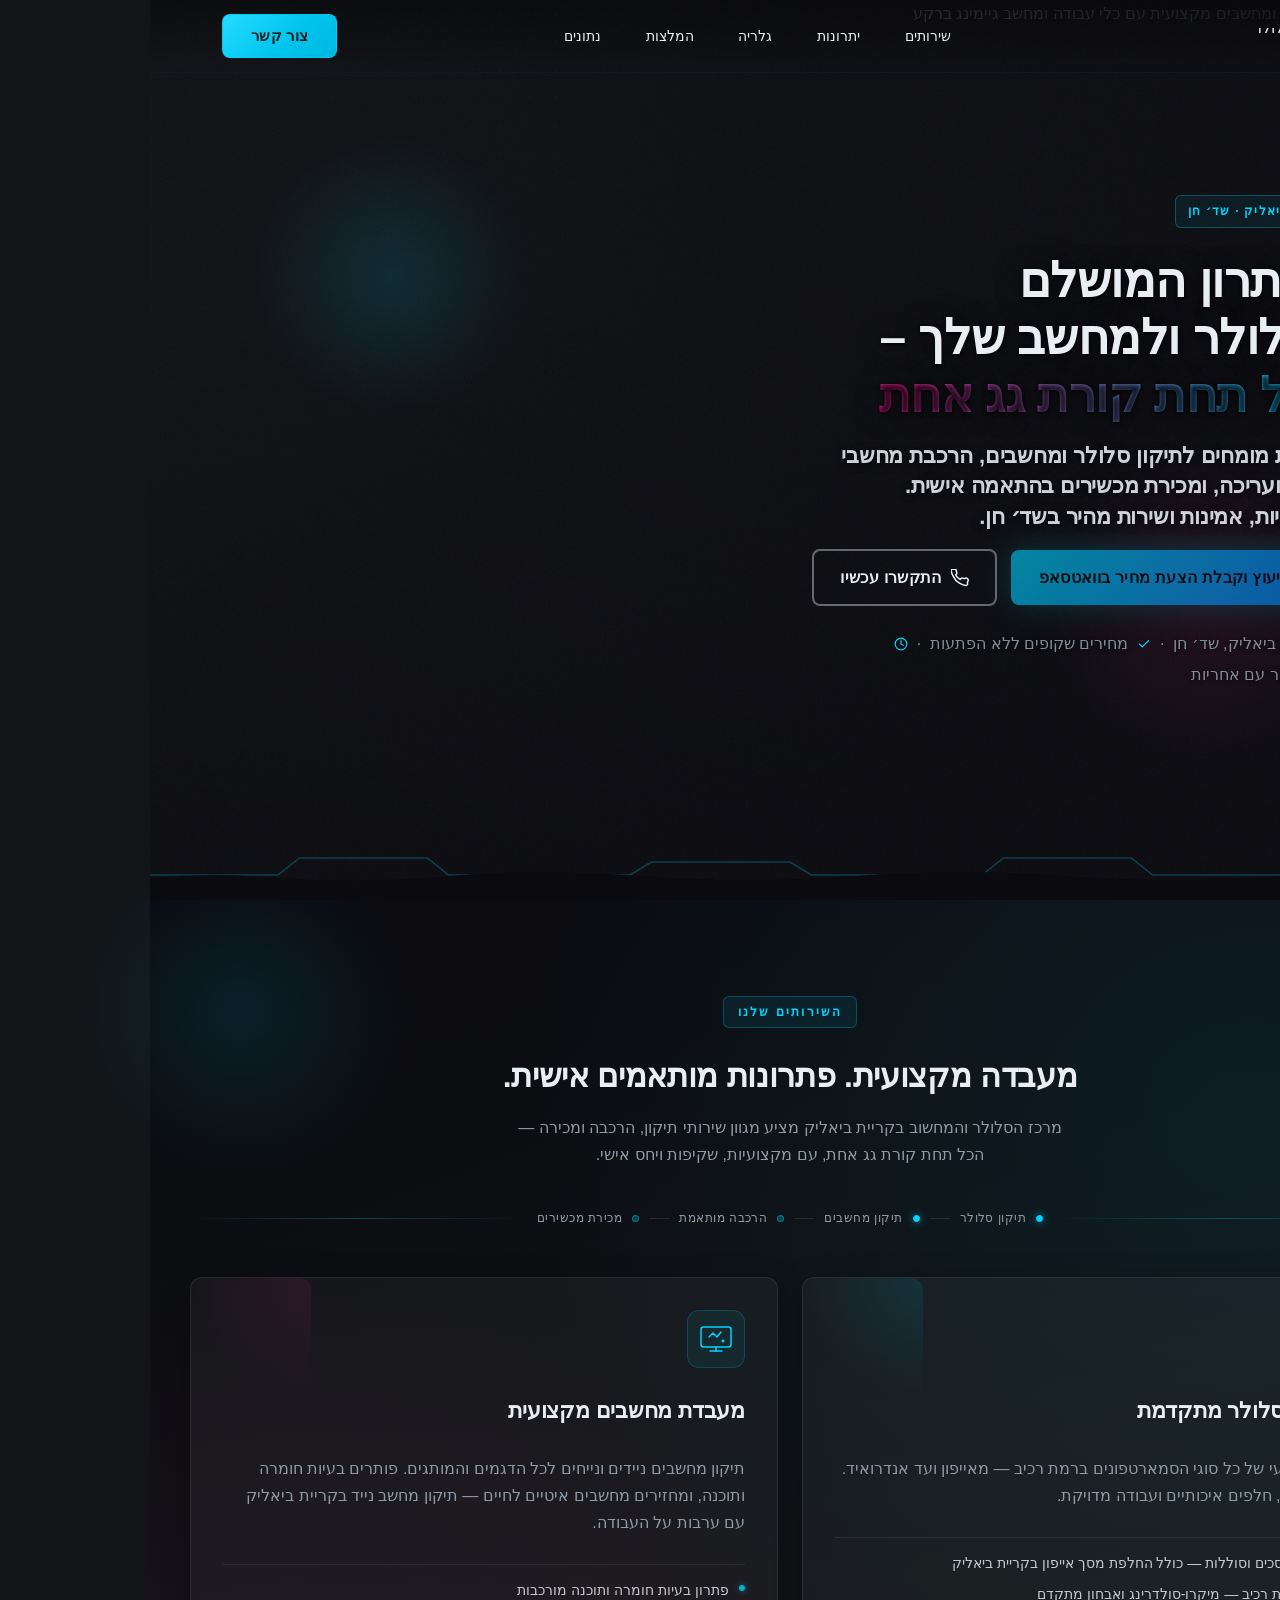
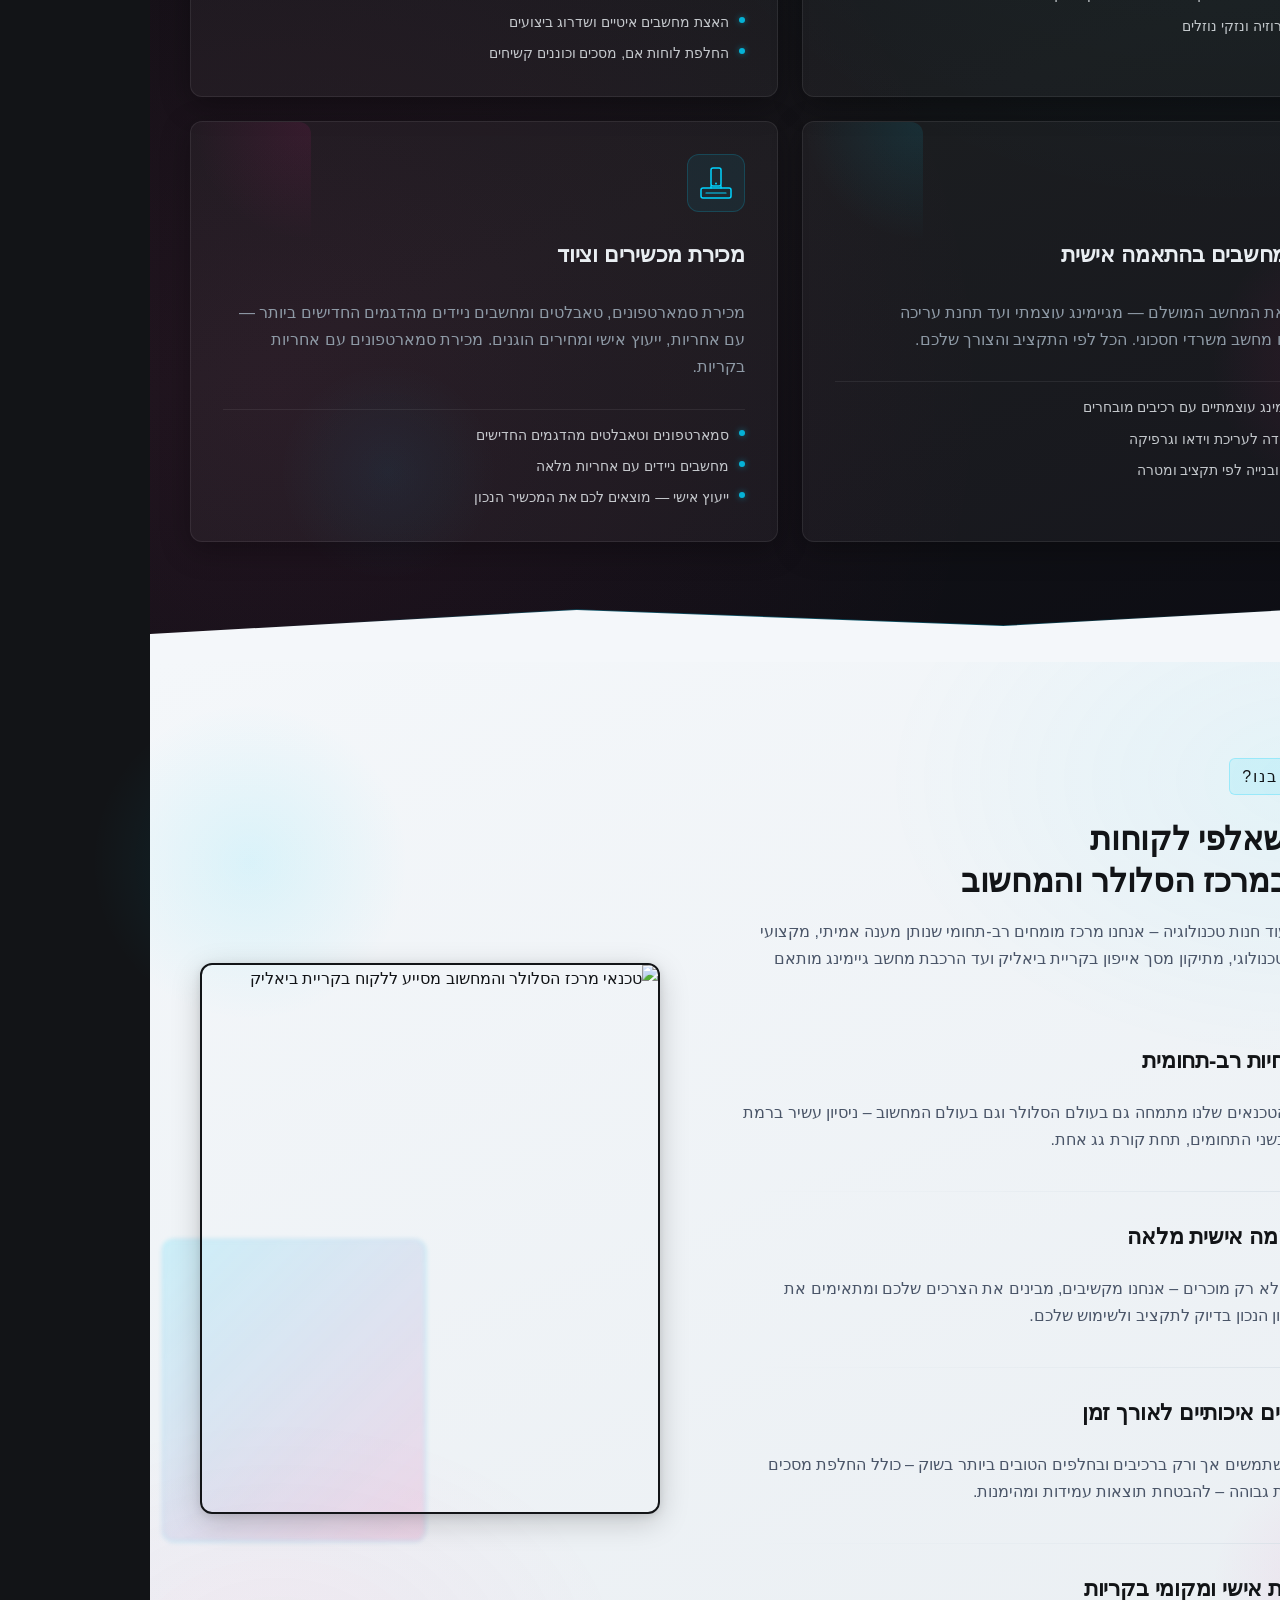
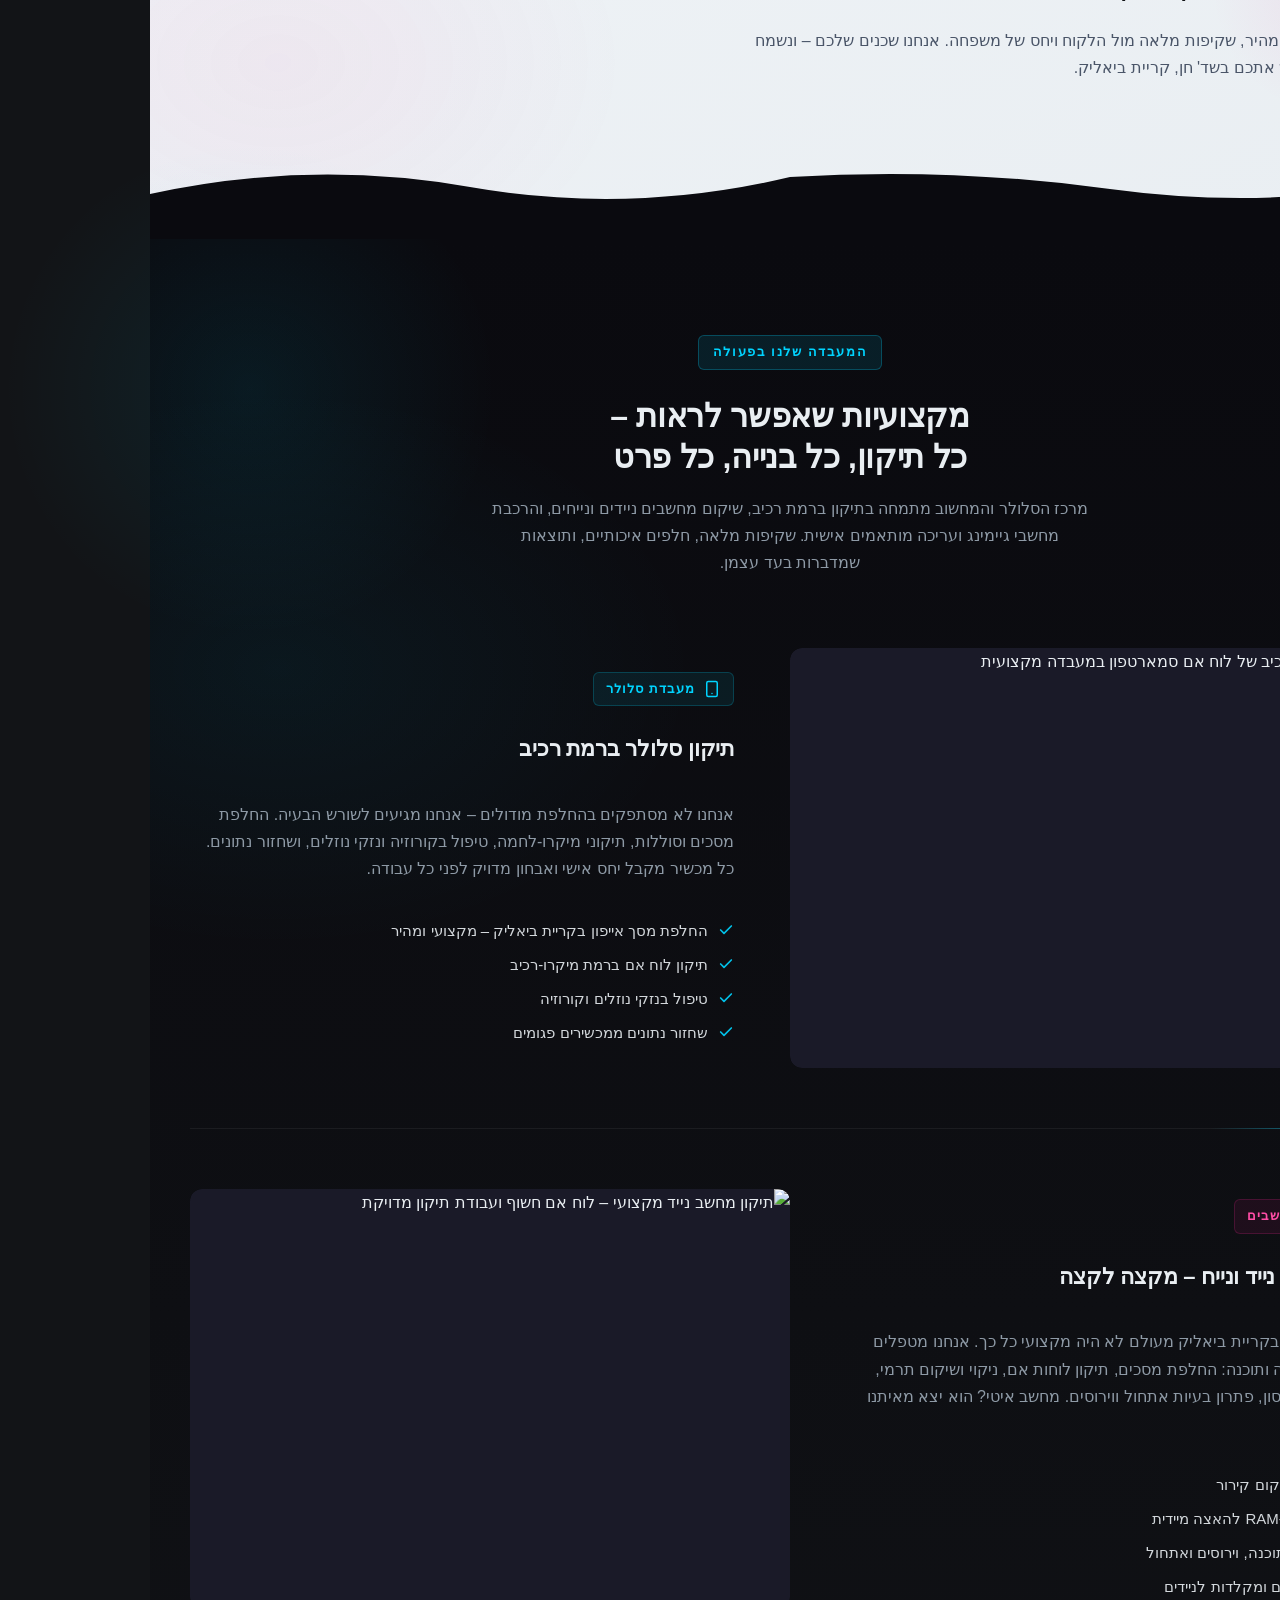
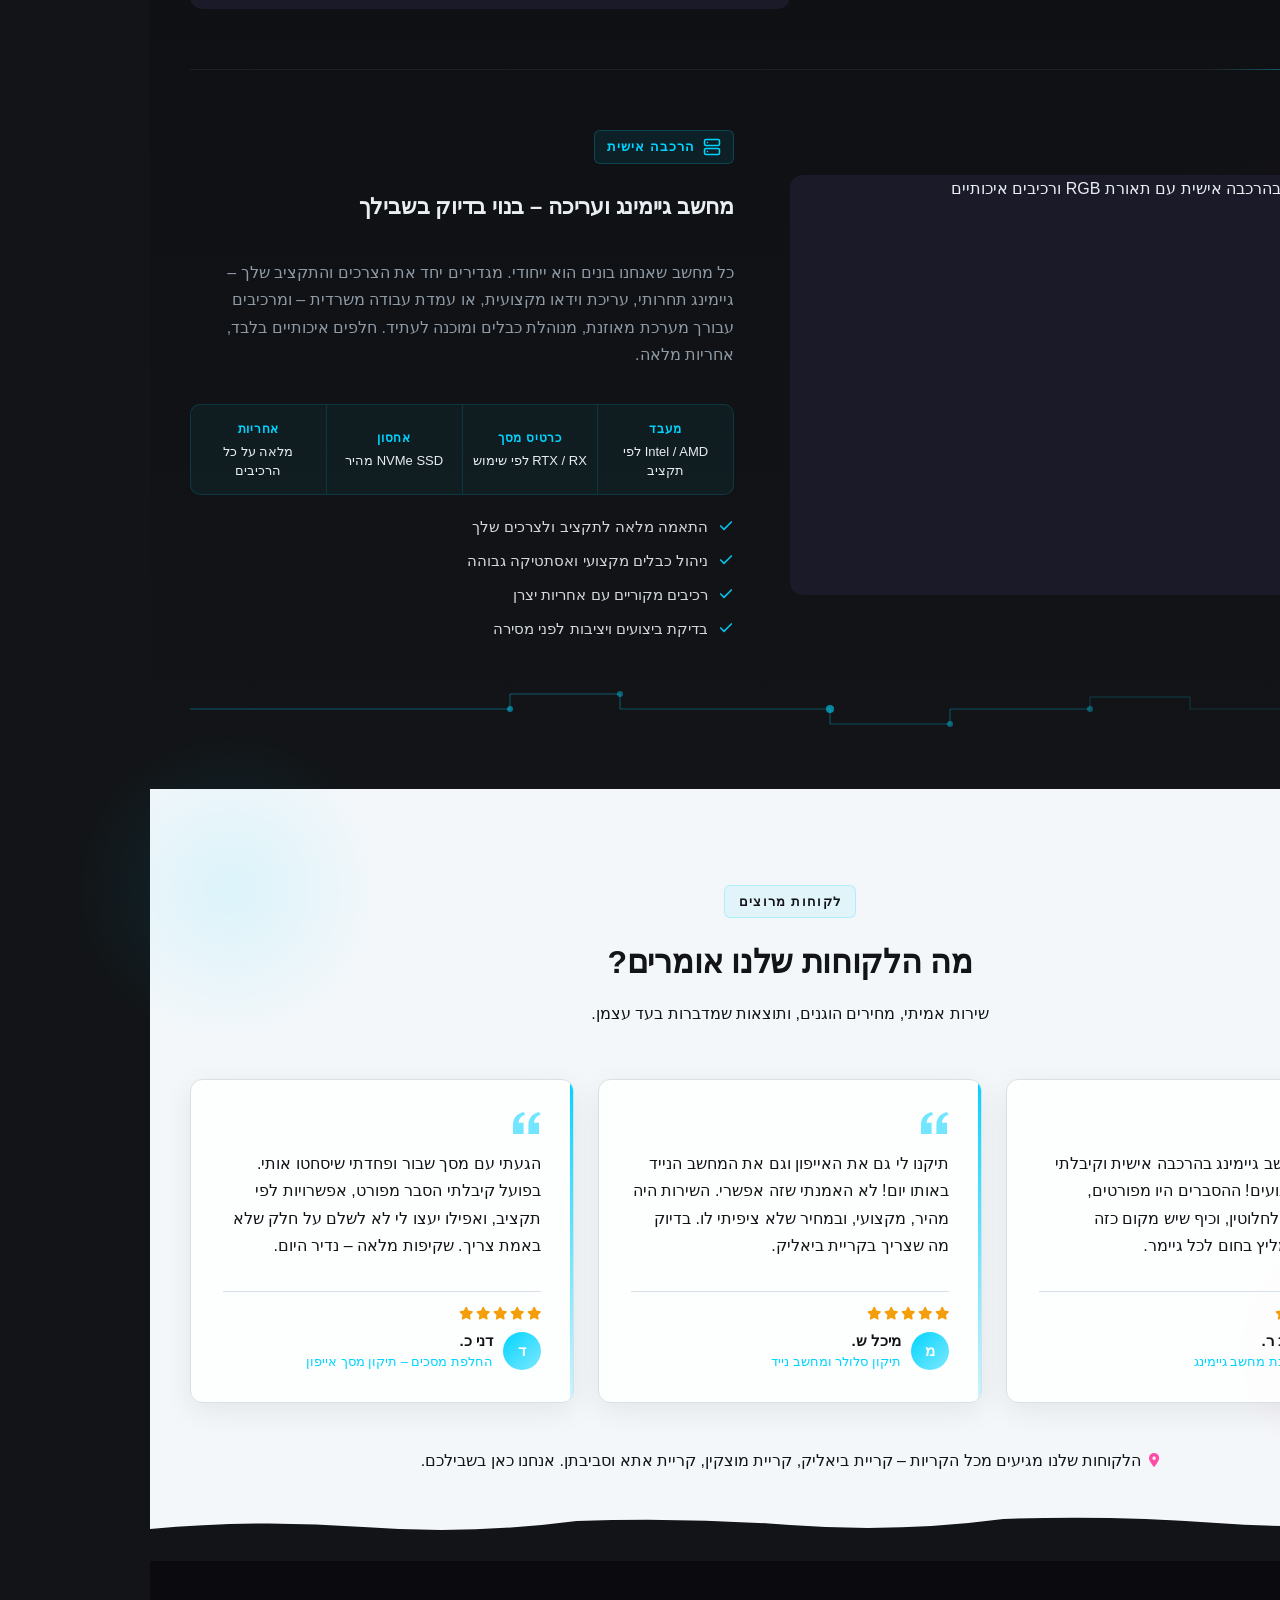
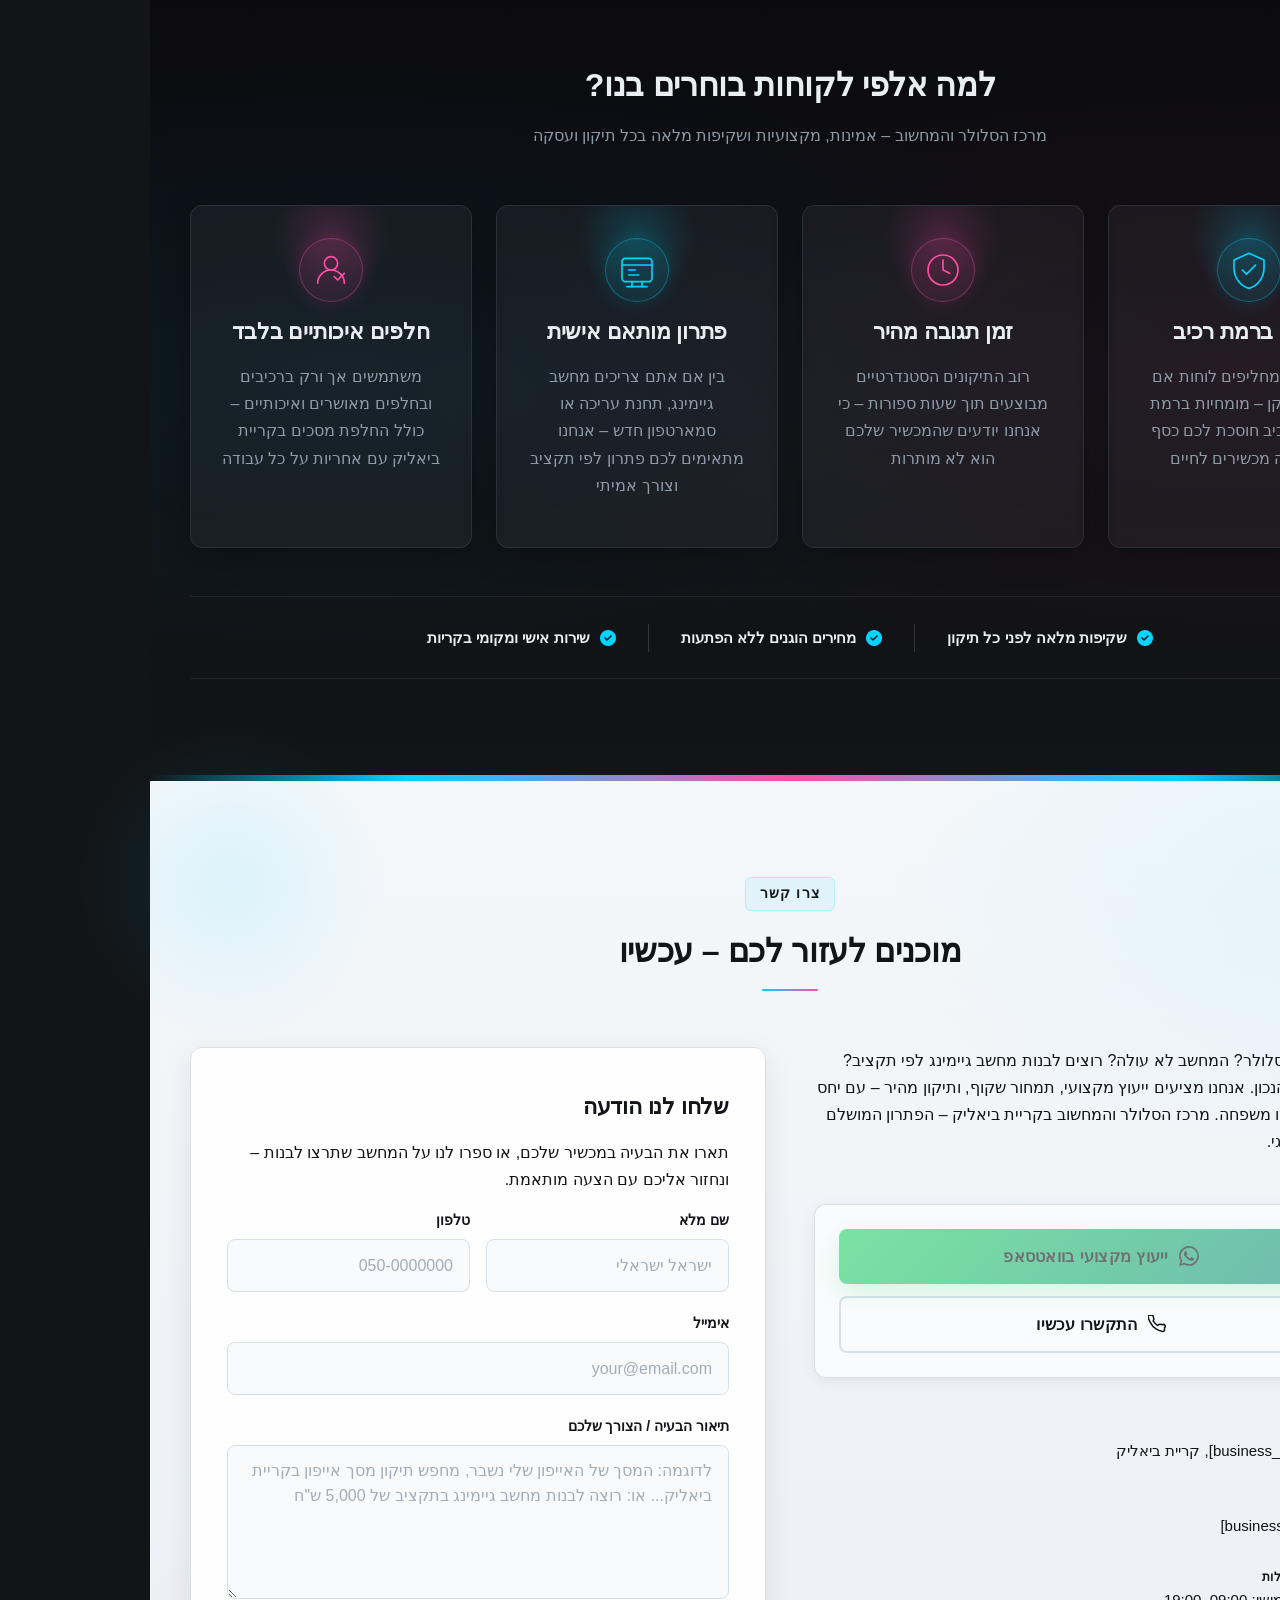
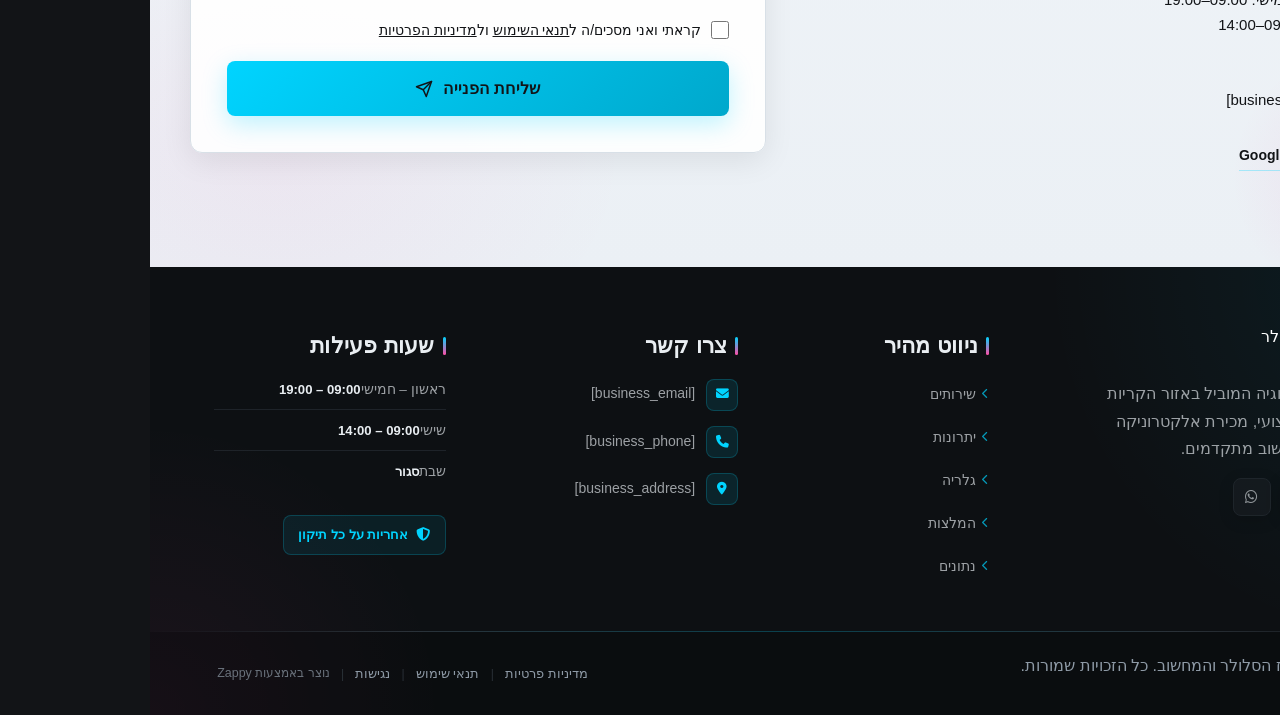
==== index.html @ 38a7f97c "Background sync: Progressive GitHub Sync" ====
<!DOCTYPE html>
<html lang="he" dir="rtl">
<head>
    <meta charset="UTF-8">
    <meta name="viewport" content="width=device-width, initial-scale=1.0">
    <meta name="robots" content="index, follow">
    <title>החלפת מסכים — מרכז הסלולר והמחשוב</title>
    <meta name="description" content="A multi-disciplinary tech service center located in Kiryat Bialik, Israel, specializing in both mobile and computer repair, custom PC builds for gaming and prof">
    <meta name="keywords" content="החלפת מסכים, תיקון מסך אייפון קריית ביאליק, תיקון מחשב נייד קריית ביאליק, מכירת סמארטפונים עם אחריות קריות">
    
    <!-- Favicons -->
    <link rel="icon" type="image/x-icon" href="/assets/favicon.ico">
    <link rel="icon" type="image/png" sizes="16x16" href="/assets/favicon-16x16.png">
    <link rel="icon" type="image/png" sizes="32x32" href="/assets/favicon-32x32.png">
    <link rel="icon" type="image/png" sizes="48x48" href="/assets/favicon-48x48.png">
    <link rel="icon" type="image/png" sizes="192x192" href="/assets/favicon-192x192.png">
    <link rel="icon" type="image/png" sizes="512x512" href="/assets/favicon-512x512.png">
    <link rel="apple-touch-icon" href="/assets/apple-touch-icon.png">
    <!-- Zappy Analytics -->
<script>
(function() {
  'use strict';
  
  // Configuration
  var config = {
    websiteId: '596f2b6d-0e9f-4a95-96ef-110c9176f6aa',
    apiUrl: 'https://api.zappy5.com/api/analytics/track',
    sessionDuration: 30 * 60 * 1000, // 30 minutes
    visitorDuration: 30 * 24 * 60 * 60 * 1000, // 30 days
    trackPageViews: true,
    trackClicks: true,
    trackFormSubmissions: true
  };
  
  // Generate or retrieve persistent visitor ID (30 days)
  function getVisitorId() {
    var visitorKey = 'zappy_visitor_' + config.websiteId;
    var visitor = null;
    
    try {
      visitor = localStorage.getItem(visitorKey);
      if (visitor) {
        var visitorData = JSON.parse(visitor);
        var now = Date.now();
        
        // Check if visitor ID is still valid (30 days)
        if (now - visitorData.created < config.visitorDuration) {
          // Update last seen timestamp
          visitorData.lastSeen = now;
          localStorage.setItem(visitorKey, JSON.stringify(visitorData));
          return visitorData.id;
        }
      }
    } catch (e) {
      console.warn('Zappy Analytics: LocalStorage not available');
    }
    
    // Generate new visitor ID
    var newVisitorId = 'zv_' + Date.now() + '_' + Math.random().toString(36).substr(2, 9);
    
    try {
      localStorage.setItem(visitorKey, JSON.stringify({
        id: newVisitorId,
        created: Date.now(),
        lastSeen: Date.now()
      }));
    } catch (e) {
      // Continue without local storage
    }
    
    return newVisitorId;
  }
  
  // Generate or retrieve session ID (30 minutes)
  function getSessionId() {
    var sessionKey = 'zappy_session_' + config.websiteId;
    var session = null;
    
    try {
      session = sessionStorage.getItem(sessionKey);
      if (session) {
        var sessionData = JSON.parse(session);
        var now = Date.now();
        
        // Check if session is still valid
        if (now - sessionData.timestamp < config.sessionDuration) {
          // Update timestamp
          sessionData.timestamp = now;
          sessionStorage.setItem(sessionKey, JSON.stringify(sessionData));
          return sessionData.id;
        }
      }
    } catch (e) {
      console.warn('Zappy Analytics: SessionStorage not available');
    }
    
    // Generate new session ID
    var newSessionId = 'zs_' + Date.now() + '_' + Math.random().toString(36).substr(2, 9);
    
    try {
      sessionStorage.setItem(sessionKey, JSON.stringify({
        id: newSessionId,
        timestamp: Date.now()
      }));
    } catch (e) {
      // Continue without session storage
    }
    
    return newSessionId;
  }
  
  var visitorId = getVisitorId();
  var sessionId = getSessionId();
  
  // Track an event
  function trackEvent(eventType, data) {
    data = data || {};
    
    var eventData = {
      website_id: config.websiteId,
      event_type: eventType,
      page_path: window.location.pathname,
      referrer: document.referrer || 'direct',
      visitor_id: visitorId,
      session_id: sessionId,
      metadata: data
    };
    
    // Use sendBeacon if available (better for page unload events)
    if (navigator.sendBeacon) {
      var blob = new Blob([JSON.stringify(eventData)], { type: 'application/json' });
      navigator.sendBeacon(config.apiUrl, blob);
    } else {
      // Fallback to fetch
      fetch(config.apiUrl, {
        method: 'POST',
        headers: {
          'Content-Type': 'application/json'
        },
        body: JSON.stringify(eventData),
        keepalive: true
      }).catch(function(error) {
        console.warn('Zappy Analytics: Failed to track event', error);
      });
    }
  }
  
  // Track page view
  if (config.trackPageViews) {
    trackEvent('pageview', {
      title: document.title,
      url: window.location.href
    });
  }
  
  // Track clicks on important elements
  if (config.trackClicks) {
    document.addEventListener('click', function(e) {
      var target = e.target;
      
      // Track button clicks (counted as actions)
      if (target.tagName === 'BUTTON' || target.closest('button')) {
        var button = target.tagName === 'BUTTON' ? target : target.closest('button');
        trackEvent('click', {
          element: 'button',
          text: button.textContent.trim().substring(0, 100),
          id: button.id || null,
          class: button.className || null
        });
      }
      
      // Track link clicks (navigation - not counted as actions)
      else if (target.tagName === 'A' || target.closest('a')) {
        var link = target.tagName === 'A' ? target : target.closest('a');
        trackEvent('navigation', {
          element: 'link',
          text: link.textContent.trim().substring(0, 100),
          href: link.href,
          external: link.hostname !== window.location.hostname
        });
      }
    }, true);
  }
  
  // Track form submissions
  if (config.trackFormSubmissions) {
    document.addEventListener('submit', function(e) {
      var form = e.target;
      
      trackEvent('form_submit', {
        form_id: form.id || null,
        form_name: form.name || null,
        form_action: form.action || null,
        form_method: form.method || 'GET'
      });
    }, true);
  }
  
  // Track time on page (send on page unload)
  var pageLoadTime = Date.now();
  
  window.addEventListener('beforeunload', function() {
    var timeOnPage = Math.floor((Date.now() - pageLoadTime) / 1000); // in seconds
    
    trackEvent('page_unload', {
      time_on_page: timeOnPage,
      page_path: window.location.pathname
    });
  });
  
  // Expose tracking function globally for custom events
  window.zappyAnalytics = {
    track: trackEvent,
    getVisitorId: function() { return visitorId; },
    getSessionId: function() { return sessionId; }
  };
  
})();
</script>
<!-- End Zappy Analytics -->
    <meta property="og:title" content="החלפת מסכים — מרכז הסלולר והמחשוב">
    <meta property="og:description" content="A multi-disciplinary tech service center located in Kiryat Bialik, Israel, specializing in both mobile and computer repair, custom PC builds for gaming and prof">
    <meta name="twitter:card" content="summary_large_image">
    <meta name="twitter:title" content="החלפת מסכים — מרכז הסלולר והמחשוב">
    <meta name="twitter:description" content="A multi-disciplinary tech service center located in Kiryat Bialik, Israel, specializing in both mobile and computer repair, custom PC builds for gaming and prof">
    <meta property="og:type" content="website">
  <meta property="og:locale" content="he_IL">
  
  
  
  
  
  <link rel="stylesheet" href="https://cdnjs.cloudflare.com/ajax/libs/font-awesome/6.4.0/css/all.min.css">

    <!-- Favicons -->
    <link rel="icon" type="image/x-icon" href="/assets/favicon.ico">
    <link rel="icon" type="image/png" sizes="16x16" href="/assets/favicon-16x16.png">
    <link rel="icon" type="image/png" sizes="32x32" href="/assets/favicon-32x32.png">
    <link rel="icon" type="image/png" sizes="48x48" href="/assets/favicon-48x48.png">
    <link rel="icon" type="image/png" sizes="192x192" href="/assets/favicon-192x192.png">
    <link rel="icon" type="image/png" sizes="512x512" href="/assets/favicon-512x512.png">
    <link rel="apple-touch-icon" href="/assets/apple-touch-icon.png">
    <!-- Cookie Consent -->
    <link rel="stylesheet" href="https://cdn.jsdelivr.net/npm/vanilla-cookieconsent@3/dist/cookieconsent.css">
    <script src="https://cdn.jsdelivr.net/npm/vanilla-cookieconsent@3/dist/cookieconsent.umd.js"></script>
    <!-- Mickidum Accessibility Toolbar -->
    <script src="https://cdn.jsdelivr.net/gh/mickidum/acc_toolbar/acctoolbar/acctoolbar.min.js"></script>
    <link rel="stylesheet" href="/styles.css">

    <style id="zappy-dropdown-submenu-styles">
      /* ========== DESKTOP DROPDOWN SUBMENU STYLES ========== */
      /* Base styles for dropdown submenus - parent must be positioned */
      .nav-menu li:has(.sub-menu), nav li:has(.sub-menu), .navbar li:has(.sub-menu), #navMenu li:has(.sub-menu) { position: relative; }
      /* Submenu base - hidden by default */
      .nav-menu .sub-menu, nav .sub-menu, .navbar .sub-menu, #navMenu .sub-menu { display: block !important; position: absolute !important; top: 100%; left: 0; min-width: 220px; background: white; border-radius: 8px; box-shadow: 0 8px 25px rgba(0,0,0,0.15); padding: 8px 0; opacity: 0; visibility: hidden; transform: translateY(10px); transition: all 0.3s ease; z-index: 1000; list-style: none; pointer-events: none; }
      /* CRITICAL: Desktop hover styles to show dropdown */
      .nav-menu li:hover > .sub-menu, nav li:hover > .sub-menu, .navbar li:hover > .sub-menu, #navMenu li:hover > .sub-menu { opacity: 1 !important; visibility: visible !important; transform: translateY(0) !important; pointer-events: auto !important; }
      /* Submenu item styling */
      .sub-menu li { list-style: none; margin: 0; padding: 0; }
      .sub-menu a { display: block !important; padding: 10px 16px !important; color: var(--text-dark, #333) !important; font-weight: 500; text-decoration: none; white-space: nowrap; transition: background-color 0.2s; }
      .sub-menu .zappy-nav-child > a { padding-left: 28px !important; font-size: 0.9em !important; opacity: 0.85 !important; }
      [dir="rtl"] .sub-menu .zappy-nav-child > a, html[lang="he"] .sub-menu .zappy-nav-child > a, html[lang="ar"] .sub-menu .zappy-nav-child > a { padding-left: 10px !important; padding-right: 28px !important; }
      .sub-menu .zappy-nav-parent > a { font-weight: 600 !important; }
      .sub-menu a:hover { background-color: #f5f5f5; }
      /* RTL (Hebrew/Arabic) dropdown positioning */
      [dir="rtl"] .nav-menu .sub-menu, [dir="rtl"] nav .sub-menu, [dir="rtl"] .navbar .sub-menu, html[lang="he"] .nav-menu .sub-menu, html[lang="he"] nav .sub-menu, html[lang="he"] .navbar .sub-menu, html[lang="ar"] .nav-menu .sub-menu, html[lang="ar"] nav .sub-menu, html[lang="ar"] .navbar .sub-menu { left: auto !important; right: 0 !important; }
      /* Hide empty dropdown menus (exclude catalog sub-menus that use <a> children instead of <li>) */
      .sub-menu:empty, .sub-menu:not(:has(li:not(.zappy-hidden-menu-item))):not(:has(> a)), .sub-menu:not(:has(li)):not(:has(> a)) { display: none !important; opacity: 0 !important; visibility: hidden !important; pointer-events: none !important; }
      /* Desktop: show submenu on Menu Group hover */
      li:has(.menu-group-title):hover > .sub-menu { opacity: 1 !important; visibility: visible !important; transform: translateY(0) !important; pointer-events: auto !important; }
      /* Menu Group title styling */
      .nav-menu > li > .menu-group-title, #navMenu > li > .menu-group-title { display: inline-block; padding: 0.5rem 1rem; cursor: default; user-select: none; }
      
      /* ========== MOBILE SUBMENU STYLES ========== */
      @media (max-width: 768px) {
        .nav-menu .sub-menu, nav .sub-menu, .navbar .sub-menu, #navMenu .sub-menu { position: static !important; transform: none !important; box-shadow: none !important; background: transparent !important; max-height: 0; overflow: hidden; opacity: 0; visibility: hidden; transition: max-height 0.3s ease, opacity 0.3s ease; padding: 0 !important; border-radius: 0 !important; }
        .navbar .sub-menu.mobile-expanded, .nav-menu .sub-menu.mobile-expanded, #navMenu .sub-menu.mobile-expanded { max-height: none !important; overflow-y: visible !important; opacity: 1 !important; visibility: visible !important; padding: 8px 0 8px 16px !important; }
        [dir="rtl"] .sub-menu.mobile-expanded, html[lang="he"] .sub-menu.mobile-expanded { padding: 8px 16px 8px 0 !important; }
        /* Disable hover behavior on mobile */
        .nav-menu li:hover > .sub-menu, nav li:hover > .sub-menu, .navbar li:hover > .sub-menu, #navMenu li:hover > .sub-menu { opacity: 0; visibility: hidden; pointer-events: none; }
        .nav-menu li > .sub-menu.mobile-expanded, nav li > .sub-menu.mobile-expanded, .navbar li > .sub-menu.mobile-expanded, #navMenu li > .sub-menu.mobile-expanded { opacity: 1 !important; visibility: visible !important; pointer-events: auto !important; }
        .nav-menu li:has(.sub-menu), nav li:has(.sub-menu), .navbar li:has(.sub-menu), #navMenu li:has(.sub-menu) { display: flex !important; flex-wrap: wrap !important; align-items: center !important; position: relative !important; min-height: 44px !important; }
        .nav-menu li:has(.sub-menu) > a, nav li:has(.sub-menu) > a, .navbar li:has(.sub-menu) > a, #navMenu li:has(.sub-menu) > a { flex: 1 !important; min-width: 0 !important; }
        .nav-menu li:has(.sub-menu) > .menu-group-title, nav li:has(.sub-menu) > .menu-group-title, .navbar li:has(.sub-menu) > .menu-group-title, #navMenu li:has(.sub-menu) > .menu-group-title { flex: 1 !important; min-width: 0 !important; padding: 0 !important; line-height: inherit !important; }
        .nav-menu li:has(.sub-menu) > .sub-menu, nav li:has(.sub-menu) > .sub-menu, .navbar li:has(.sub-menu) > .sub-menu, #navMenu li:has(.sub-menu) > .sub-menu { flex-basis: 100% !important; width: 100% !important; }
        .nav-menu li:has(.sub-menu) > a [class*="chevron"], .nav-menu li:has(.sub-menu) > a [class*="arrow"], .nav-menu li:has(.sub-menu) > a .fa-chevron-down, .nav-menu li:has(.sub-menu) > a .fa-angle-down, nav li:has(.sub-menu) > a [class*="chevron"], nav li:has(.sub-menu) > a [class*="arrow"], #navMenu li:has(.sub-menu) > a [class*="chevron"], #navMenu li:has(.sub-menu) > a [class*="arrow"] { display: none !important; visibility: hidden !important; }
        .mobile-submenu-toggle { display: flex !important; align-items: center !important; justify-content: center !important; width: 44px !important; height: auto !important; background: transparent !important; border: none !important; cursor: pointer !important; color: var(--text-light) !important; position: static !important; flex-shrink: 0 !important; align-self: stretch !important; z-index: 2 !important; padding: 0 !important; margin: 0 !important; }
        .mobile-submenu-toggle::after { content: '' !important; width: 0 !important; height: 0 !important; border-left: 6px solid transparent !important; border-right: 6px solid transparent !important; border-top: 7px solid currentColor !important; transition: transform 0.3s ease !important; }
        .mobile-submenu-toggle.expanded::after { transform: rotate(180deg) !important; }
        .sub-menu a { padding: 10px 0 !important; display: block !important; color: var(--text-light) !important; white-space: normal !important; }
        .sub-menu .zappy-nav-child > a { padding-left: 28px !important; font-size: 0.9em !important; opacity: 0.85 !important; }
        [dir="rtl"] .sub-menu .zappy-nav-child > a, html[lang="he"] .sub-menu .zappy-nav-child > a, html[lang="ar"] .sub-menu .zappy-nav-child > a { padding-left: 0 !important; padding-right: 28px !important; }
        .sub-menu .zappy-nav-parent > a { font-weight: 600 !important; }
        .nav-menu.active, #navMenu.active { max-width: 100vw !important; overflow-x: hidden !important; box-sizing: border-box !important; }
        .navbar .sub-menu li a, nav.navbar .sub-menu li a, .zappy-products-dropdown .sub-menu a { color: var(--text-light) !important; }
      }
      @media (min-width: 769px) { .mobile-submenu-toggle { display: none !important; } }
    </style>

    <style id="zappy-widget-visibility">
      #mic-access-tool-general-button, .mic-access-tool-general-button,
      #mic-init-access-tool .mic-access-tool-general-button, #mic-init-access-tool #mic-access-tool-general-button,
      ._access-icon, #mic-access-tool-box, .mic-access-tool-box,
      #mic-init-access-tool #mic-access-tool-box, div[id*="mic-access-tool-box"], ._access-menu {
        display: none !important; visibility: hidden !important; opacity: 0 !important; pointer-events: none !important;
      }
    </style>
</head>
<body>

  <nav class="navbar" dir="rtl">
  <button class="mobile-toggle" id="mobileToggle" aria-label="Menu">
    <svg class="hamburger-icon" width="24" height="24" viewBox="0 0 24 24" fill="none">
      <path d="M3 12h18M3 6h18M3 18h18" stroke="currentColor" stroke-width="2" stroke-linecap="round"></path>
    </svg>
    <svg class="close-icon" width="24" height="24" viewBox="0 0 24 24" fill="none" style="display: none;">
      <path d="M18 6L6 18M6 6l12 12" stroke="currentColor" stroke-width="2" stroke-linecap="round"></path>
    </svg>
  </button>

  <button class="phone-header-btn" data-phone="050-000-0000" aria-label="Call">
    <svg width="20" height="20" viewBox="0 0 24 24" fill="currentColor">
      <path d="M22 16.92v3a2 2 0 0 1-2.18 2 19.79 19.79 0 0 1-8.63-3.07 19.5 19.5 0 0 1-6-6 19.79 19.79 0 0 1-3.07-8.67A2 2 0 0 1 4.11 2h3a2 2 0 0 1 2 1.72 12.84 12.84 0 0 0 .7 2.81 2 2 0 0 1-.45 2.11L8.09 9.91a16 16 0 0 0 6 6l1.27-1.27a2 2 0 0 1 2.11-.45 12.84 12.84 0 0 0 2.81.7A2 2 0 0 1 22 16.92z"></path>
    </svg>
  </button>

  <div class="nav-container">
    <div class="nav-right-group"><div class="nav-brand">
      <a href="/" class="logo-link">
        <img src="/assets/logo.webp" alt="מרכז הסלולר והמחשוב" class="logo">
      </a>
    </div><ul class="nav-menu" id="navMenu"><li><a href="#services">שירותים</a></li><li><a href="#benefits">יתרונות</a></li><li><a href="#showcase">גלריה</a></li><li><a href="#testimonials">המלצות</a></li><li><a href="#stats">נתונים</a></li></ul></div>

    

    <div class="nav-cta-container">
      <a href="#contact" class="nav-cta-btn">צור קשר</a>
    </div>
  </div>
</nav>
<script>

// Navbar Mobile Menu Toggle and Contrast Fix
(function() {
  // Use 'load' event instead of 'DOMContentLoaded' to ensure we run AFTER all other scripts
  window.addEventListener('load', function() {
    
    // FIX MOBILE BUTTON CONTRAST
    // Detect navbar background color and apply contrasting color to mobile buttons
    const navbar = document.querySelector('.navbar, nav, header');
    if (!navbar) {
      console.log('[Navbar] Navbar element not found');
      return;
    }
    
    // DECLARE VARIABLES EARLY to avoid Temporal Dead Zone errors
    // These are used in multiple places below
    let mobileToggle = document.getElementById('mobileToggle') ||
                       document.querySelector('.mobile-toggle') ||
                       document.querySelector('.hamburger') ||
                       document.querySelector('.hamburger-menu') ||
                       document.querySelector('.menu-toggle') ||
                       document.querySelector('.burger-menu') ||
                       document.querySelector('[aria-label="Menu"]') ||
                       document.querySelector('[aria-label="תפריט"]');
    
    const phoneBtn = document.querySelector('.phone-header-btn');
    
    const computedStyle = window.getComputedStyle(navbar);
    let bgColor = computedStyle.backgroundColor;
    
    console.log('[Navbar] Initial navbar background:', bgColor);
    
    // Check if background is transparent or rgba with 0 alpha
    const isTransparent = bgColor === 'transparent' || 
                         bgColor === 'rgba(0, 0, 0, 0)' ||
                         (bgColor.startsWith('rgba') && bgColor.includes(', 0)'));
    
    if (isTransparent) {
      // Check for background-image or gradient
      const bgImage = computedStyle.backgroundImage;
      if (bgImage && bgImage !== 'none') {
        console.log('[Navbar] Navbar has background image/gradient, using dark text');
        bgColor = 'rgb(240, 240, 240)'; // Assume light background
      } else {
        // Transparent navbar - check body background
        const bodyBg = window.getComputedStyle(document.body).backgroundColor;
        console.log('[Navbar] Navbar transparent, using body background:', bodyBg);
        bgColor = bodyBg;
      }
    }
    
    // Calculate luminance to determine if background is light or dark
    const rgb = bgColor.match(/\d+/g);
    if (rgb && rgb.length >= 3) {
      const r = parseInt(rgb[0]);
      const g = parseInt(rgb[1]);
      const b = parseInt(rgb[2]);
      const luminance = (0.299 * r + 0.587 * g + 0.114 * b) / 255;
      
      // Mobile button colors are set by Claude's AI-generated CSS (same as .nav-menu a)
      // No dynamic color overrides needed - colors come from the generated navbar CSS
      console.log('[Navbar] Mobile button colors preserved from Claude CSS (luminance:', luminance.toFixed(2) + ')');
      
      // FIX ICON SIZES - Ensure SVGs are properly sized and visible
      // INJECT CRITICAL CSS TO OVERRIDE ANY CONFLICTING RULES
      const criticalCSS = document.createElement('style');
      criticalCSS.id = 'zappy-mobile-nav-fix';
      const htmlLang = document.documentElement.lang || 'en';
      const htmlDir = document.documentElement.dir || 'ltr';
      // Check both dir attribute AND lang for RTL detection
      // dir="rtl" is the most reliable indicator
      const isRTL = htmlDir === 'rtl' || htmlLang === 'he' || htmlLang === 'ar';
      
      criticalCSS.textContent = `
        /* Hide mobile buttons on desktop, show only on mobile */
        @media (min-width: 769px) {
          .mobile-toggle,
          .phone-header-btn {
            display: none !important;
          }
        }
        
        /* Show and position mobile buttons correctly on mobile */
        @media (max-width: 768px) {
          .mobile-toggle,
          .phone-header-btn {
            position: absolute !important;
            top: 50% !important;
            transform: translateY(-50%) !important;
            z-index: 1001 !important;
            display: flex !important;
            align-items: center !important;
            justify-content: center !important;
            width: 36px !important;
            height: 36px !important;
            border-radius: 50% !important;
            border: none !important;
            cursor: pointer !important;
            padding: 6px !important;
            background: none !important;
            color: var(--nav-text, var(--text-light)) !important;
          }
          
          /* LTR positioning (default): hamburger LEFT, phone RIGHT */
          html:not([dir="rtl"]):not([lang="he"]):not([lang="ar"]) .mobile-toggle,
          html[dir="ltr"] .mobile-toggle {
            left: 12px !important;
            right: auto !important;
          }
          html:not([dir="rtl"]):not([lang="he"]):not([lang="ar"]) .phone-header-btn,
          html[dir="ltr"] .phone-header-btn {
            right: 12px !important;
            left: auto !important;
          }
          
          /* RTL positioning: hamburger RIGHT, phone LEFT */
          html[dir="rtl"] .mobile-toggle,
          html[lang="he"] .mobile-toggle,
          html[lang="ar"] .mobile-toggle {
            right: 12px !important;
            left: auto !important;
          }
          html[dir="rtl"] .phone-header-btn,
          html[lang="he"] .phone-header-btn,
          html[lang="ar"] .phone-header-btn {
            left: 12px !important;
            right: auto !important;
          }
          
          /* CRITICAL: Ensure nav-container has min-height on mobile */
          /* All children are positioned absolutely/fixed on mobile, so height:auto collapses to 0 */
          .nav-container {
            min-height: 70px !important;
            position: relative !important;
          }
          
          /* Ensure SVG icons are properly sized and inherit color */
          .mobile-toggle svg,
          .phone-header-btn svg {
            width: 24px !important;
            height: 24px !important;
            /* Don't force display - let JavaScript control hamburger/close toggle */
          }
          
          /* Reset nav-cta-container on mobile - remove desktop box-shadow/padding */
          /* that creates a visible ghost box when CTA button is hidden */
          .nav-cta-container {
            box-shadow: none !important;
            padding: 0 !important;
          }
          
          /* Hide nav-cta-container entirely on mobile when there's no lang-switcher */
          /* (only the CTA button is inside, and it's hidden on mobile) */
          .nav-cta-container:not(:has(.lang-switcher)) {
            display: none !important;
          }
          
          /* CRITICAL: Prevent hero image fade gradient from bleeding over headline text */
          /* The .image-fade-gradient has bottom: -30px (extends below parent) */
          /* On mobile stacked layout, this overlaps the h1 text below the image */
          .hero-image-column {
            overflow: hidden !important;
          }
          .image-fade-gradient {
            bottom: 0 !important;
          }
          
          /* Hide desktop language switcher on mobile - hamburger menu handles it */
          /* High specificity to override stored CSS */
          .lang-switcher,
          .nav-cta-container .lang-switcher,
          .nav-container .lang-switcher,
          .navbar .lang-switcher,
          .navbar .nav-cta-container .lang-switcher {
            display: none !important;
          }
        }
      `;
      
      // Remove existing fix if present and inject new one
      const existing = document.getElementById('zappy-mobile-nav-fix');
      if (existing) existing.remove();
      document.head.appendChild(criticalCSS);
      
      console.log('[Navbar] Critical CSS injected for mobile nav positioning');
      
      // ONLY apply inline positioning styles on mobile viewport
      // On desktop, the CSS handles hiding these buttons with display: none
      // Inline styles were breaking desktop layout by overriding CSS
      const isMobileViewport = window.innerWidth <= 768;
      
      if (mobileToggle) {
        // Icon sizing applies to all viewports for consistency
        const hamburgerIcon = mobileToggle.querySelector('.hamburger-icon');
        const closeIcon = mobileToggle.querySelector('.close-icon');
        
        if (hamburgerIcon) {
          hamburgerIcon.style.setProperty('width', '24px', 'important');
          hamburgerIcon.style.setProperty('height', '24px', 'important');
          hamburgerIcon.style.setProperty('display', 'block', 'important'); // Show hamburger by default
        }
        if (closeIcon) {
          closeIcon.style.setProperty('width', '24px', 'important');
          closeIcon.style.setProperty('height', '24px', 'important');
          closeIcon.style.setProperty('display', 'none', 'important'); // Hide close icon by default
        }
        
        // ONLY set positioning inline styles on mobile
        if (isMobileViewport) {
          mobileToggle.style.setProperty('position', 'absolute', 'important');
          mobileToggle.style.setProperty('top', '50%', 'important');
          mobileToggle.style.setProperty('transform', 'translateY(-50%)', 'important');
          mobileToggle.style.setProperty('z-index', '1001', 'important');
          
          // Clear any inline left/right so CSS can take over based on html[dir]
          mobileToggle.style.removeProperty('left');
          mobileToggle.style.removeProperty('right');
          
          console.log('[Navbar] Mobile toggle positioning applied (mobile viewport)');
        } else {
          // On desktop, clear any positioning styles to let CSS handle it
          mobileToggle.style.removeProperty('position');
          mobileToggle.style.removeProperty('top');
          mobileToggle.style.removeProperty('transform');
          mobileToggle.style.removeProperty('z-index');
          mobileToggle.style.removeProperty('left');
          mobileToggle.style.removeProperty('right');
          console.log('[Navbar] Desktop viewport - cleared mobile toggle inline positioning');
        }
      }
      
      if (phoneBtn) {
        // Icon sizing applies to all viewports
        const phoneIcon = phoneBtn.querySelector('svg');
        if (phoneIcon) {
          phoneIcon.style.width = '24px';
          phoneIcon.style.height = '24px';
          phoneIcon.setAttribute('width', '24');
          phoneIcon.setAttribute('height', '24');
        }
        
        // ONLY set positioning inline styles on mobile
        if (isMobileViewport) {
          phoneBtn.style.setProperty('position', 'absolute', 'important');
          phoneBtn.style.setProperty('top', '50%', 'important');
          phoneBtn.style.setProperty('transform', 'translateY(-50%)', 'important');
          phoneBtn.style.setProperty('z-index', '1001', 'important');
          
          // Clear any inline left/right so CSS can take over based on html[dir]
          phoneBtn.style.removeProperty('left');
          phoneBtn.style.removeProperty('right');
          
          console.log('[Navbar] Phone button positioning applied (mobile viewport)');
        } else {
          // On desktop, clear any positioning styles to let CSS handle it
          phoneBtn.style.removeProperty('position');
          phoneBtn.style.removeProperty('top');
          phoneBtn.style.removeProperty('transform');
          phoneBtn.style.removeProperty('z-index');
          phoneBtn.style.removeProperty('left');
          phoneBtn.style.removeProperty('right');
          console.log('[Navbar] Desktop viewport - cleared phone button inline positioning');
        }
      }
    } else {
      console.log('[Navbar] Could not parse background color:', bgColor);
    }
    
    // MOBILE MENU TOGGLE
    // Re-query in case DOM changed (mobileToggle already declared at top of function)
    mobileToggle = document.getElementById('mobileToggle') ||
                   document.querySelector('.mobile-toggle') ||
                   document.querySelector('.hamburger') ||
                   document.querySelector('.hamburger-menu') ||
                   document.querySelector('.menu-toggle') ||
                   document.querySelector('.burger-menu') ||
                   document.querySelector('[aria-label="Menu"]') ||
                   document.querySelector('[aria-label="תפריט"]');
    
    // EXPANDED SEARCH: Find nav menu by ID or class
    const navMenu = document.getElementById('navMenu') ||
                  document.querySelector('.nav-menu') ||
                  document.querySelector('.nav-links') ||
                  document.querySelector('nav ul:not(.submenu)');
    
    if (!mobileToggle || !navMenu) {
      console.log('[Navbar] Mobile toggle or menu not found:', { toggle: !!mobileToggle, menu: !!navMenu });
      return;
    }
    
    // Ensure navMenu has ID for CSS targeting
    if (!navMenu.id) {
      navMenu.id = 'navMenu';
    }
    
    console.log('[Navbar] Initializing mobile menu...');
    
    // Remove any existing event listeners by cloning the button
    const newToggle = mobileToggle.cloneNode(true);
    mobileToggle.parentNode.replaceChild(newToggle, mobileToggle);
    
    // Toggle menu on button click - use newToggle now
    newToggle.addEventListener('click', function(e) {
      e.preventDefault();
      e.stopPropagation();
      
      const hamburgerIcon = this.querySelector('.hamburger-icon');
      const closeIcon = this.querySelector('.close-icon');
      const isActive = navMenu.classList.contains('active');
      
      if (isActive) {
        // Close menu
        navMenu.classList.remove('active');
        if (hamburgerIcon) hamburgerIcon.style.setProperty('display', 'block', 'important');
        if (closeIcon) closeIcon.style.setProperty('display', 'none', 'important');
        document.body.style.overflow = '';
        console.log('[Navbar] Menu closed');
      } else {
        // Open menu
        navMenu.classList.add('active');
        if (hamburgerIcon) hamburgerIcon.style.setProperty('display', 'none', 'important');
        if (closeIcon) closeIcon.style.setProperty('display', 'block', 'important');
        document.body.style.overflow = 'hidden';
        console.log('[Navbar] Menu opened');
      }
    });
    
    // Close menu when clicking nav links (but NOT dropdown toggles)
    const navLinks = navMenu.querySelectorAll('a');
    navLinks.forEach(function(link) {
      link.addEventListener('click', function() {
        // Don't close if it's a dropdown child (unless it's a real navigation link)
        if (this.getAttribute('href') === '#') return;
        
        const hamburgerIcon = newToggle.querySelector('.hamburger-icon');
        const closeIcon = newToggle.querySelector('.close-icon');
        
        navMenu.classList.remove('active');
        if (hamburgerIcon) hamburgerIcon.style.setProperty('display', 'block', 'important');
        if (closeIcon) closeIcon.style.setProperty('display', 'none', 'important');
        document.body.style.overflow = '';
        console.log('[Navbar] Menu closed (link clicked)');
      });
    });
    
    // DROPDOWN MENU TOGGLE (for mobile and touch devices)
    var dropdownToggles = navMenu.querySelectorAll('.dropdown-toggle');
    dropdownToggles.forEach(function(toggle) {
      toggle.addEventListener('click', function(e) {
        e.preventDefault();
        e.stopPropagation();
        var parent = this.closest('.nav-dropdown');
        if (!parent) return;
        
        // Close other open dropdowns at the same level
        var siblings = parent.parentNode.querySelectorAll('.nav-dropdown.open');
        siblings.forEach(function(sib) {
          if (sib !== parent) sib.classList.remove('open');
        });
        
        parent.classList.toggle('open');
        console.log('[Navbar] Dropdown toggled:', parent.classList.contains('open') ? 'open' : 'closed');
      });
    });
    
    // Close dropdowns when clicking outside
    document.addEventListener('click', function(e) {
      if (!e.target.closest('.nav-dropdown')) {
        var openDropdowns = document.querySelectorAll('.nav-dropdown.open');
        openDropdowns.forEach(function(dd) { dd.classList.remove('open'); });
      }
    });
    
    console.log('[Navbar] Dropdown handlers initialized for ' + dropdownToggles.length + ' dropdowns');
    
    // Phone button functionality (phoneBtn already declared at top of function)
    if (phoneBtn) {
      phoneBtn.addEventListener('click', function() {
        // Get phone number from placeholder in page or use default
        const phoneLinks = document.querySelectorAll('a[href^="tel:"]');
        const phoneNumber = phoneLinks.length > 0 
          ? phoneLinks[0].getAttribute('href').replace('tel:', '')
          : '[business_phone]';
        
        window.location.href = 'tel:' + phoneNumber;
        console.log('[Navbar] Phone button clicked');
      });
    }
    
    console.log('[Navbar] Mobile menu initialized successfully');
    
    // === WHATSAPP BUTTON VISIBILITY FIX ===
    // Ensure WhatsApp floating button is hidden on desktop and visible on mobile
    // IMPORTANT: Only target the floating button by its class, NOT generic wa.me links
    const handleWhatsAppVisibility = function() {
      const whatsappBtn = document.querySelector('.whatsapp-float');
      if (whatsappBtn) {
        const isDesktop = window.innerWidth >= 769;
        if (isDesktop) {
          whatsappBtn.style.setProperty('display', 'none', 'important');
          whatsappBtn.style.setProperty('visibility', 'hidden', 'important');
          whatsappBtn.style.setProperty('opacity', '0', 'important');
          whatsappBtn.style.setProperty('pointer-events', 'none', 'important');
          console.log('[WhatsApp] Button hidden on desktop');
        } else {
          whatsappBtn.style.removeProperty('display');
          whatsappBtn.style.removeProperty('visibility');
          whatsappBtn.style.removeProperty('opacity');
          whatsappBtn.style.removeProperty('pointer-events');
          console.log('[WhatsApp] Button visible on mobile');
        }
      }
    };
    
    // Run on load
    handleWhatsAppVisibility();
    
    // Run on resize with debouncing
    let resizeTimer;
    window.addEventListener('resize', function() {
      clearTimeout(resizeTimer);
      resizeTimer = setTimeout(handleWhatsAppVisibility, 100);
    });
  });
})();

</script>
  
  <main>
    <section id="hero" class="index-hero-section" data-layout-spec="בית-hero" dir="rtl" data-hero-type="fullscreen-scrim">
  <!-- Background Image -->
  <div class="index-hero-bg-wrapper">
    <img data-hero-bg="true" data-placeholder="index-hero-image-1" data-context="Dramatic cinematic repair lab environment: close-up of an opened smartphone with visible circuit board and precision tweezers, a disassembled laptop motherboard glowing with cyan LED light, professional repair tools arranged on a dark workbench, and a custom gaming PC with RGB lighting glowing in the background depth of field. Dark graphite tones with electric cyan and magenta accent glows. Photorealistic, high-end tech studio atmosphere, Kiryat Bialik Israel repair center." width="1200" height="700" src="/assets/site-index-hero-image-1.webp" alt="מעבדת תיקון סלולר ומחשבים מקצועית עם כלי עבודה ומחשב גיימינג ברקע" class="index-hero-bg-img">
  </div>

  <!-- Scrim Overlay -->
  <div class="index-hero-scrim" aria-hidden="true"></div>

  <!-- Decorative: circuit dot grid -->
  <div class="index-hero-circuit-grid" aria-hidden="true"></div>

  <!-- Decorative: cyan glow orb -->
  <div class="index-hero-cyan-orb" aria-hidden="true"></div>

  <!-- Decorative: magenta glow orb -->
  <div class="index-hero-magenta-orb" aria-hidden="true"></div>

  <!-- Content Overlay -->
  <div class="index-hero-container">
    <div class="index-hero-content">
      <span class="index-hero-label">קריית ביאליק · שד׳ חן</span>
      <h1 class="index-hero-h1">הפתרון המושלם<br>לסלולר ולמחשב שלך –<br><span class="index-hero-gradient-text">הכל תחת קורת גג אחת</span></h1>
      <h3 class="index-hero-subtitle">מעבדת מומחים לתיקון סלולר ומחשבים, הרכבת מחשבי גיימינג ועריכה, ומכירת מכשירים בהתאמה אישית. מקצועיות, אמינות ושירות מהיר בשד׳ חן.</h3>
      <div class="index-hero-ctas">
        <a href="https://wa.me/[whatsapp_handle]" target="_blank" rel="noopener" class="index-hero-btn-primary">
          <svg data-element-type="icon" data-icon-type="svg" xmlns="http://www.w3.org/2000/svg" width="20" height="20" viewBox="0 0 24 24" fill="currentColor" aria-hidden="true"><path d="M17.472 14.382c-.297-.149-1.758-.867-2.03-.967-.273-.099-.471-.148-.67.15-.197.297-.767.966-.94 1.164-.173.199-.347.223-.644.075-.297-.15-1.255-.463-2.39-1.475-.883-.788-1.48-1.761-1.653-2.059-.173-.297-.018-.458.13-.606.134-.133.298-.347.446-.52.149-.174.198-.298.298-.497.099-.198.05-.371-.025-.52-.075-.149-.669-1.612-.916-2.207-.242-.579-.487-.5-.669-.51-.173-.008-.371-.01-.57-.01-.198 0-.52.074-.792.372-.272.297-1.04 1.016-1.04 2.479 0 1.462 1.065 2.875 1.213 3.074.149.198 2.096 3.2 5.077 4.487.709.306 1.262.489 1.694.625.712.227 1.36.195 1.871.118.571-.085 1.758-.719 2.006-1.413.248-.694.248-1.289.173-1.413-.074-.124-.272-.198-.57-.347m-5.421 7.403h-.004a9.87 9.87 0 01-5.031-1.378l-.361-.214-3.741.982.998-3.648-.235-.374a9.86 9.86 0 01-1.51-5.26c.001-5.45 4.436-9.884 9.888-9.884 2.64 0 5.122 1.03 6.988 2.898a9.825 9.825 0 012.893 6.994c-.003 5.45-4.437 9.884-9.885 9.884m8.413-18.297A11.815 11.815 0 0012.05 0C5.495 0 .16 5.335.157 11.892c0 2.096.547 4.142 1.588 5.945L.057 24l6.305-1.654a11.882 11.882 0 005.683 1.448h.005c6.554 0 11.89-5.335 11.893-11.893a11.821 11.821 0 00-3.48-8.413z"></path></svg>
          ייעוץ וקבלת הצעת מחיר בוואטסאפ
        </a>
        <a href="tel:[business_phone]" class="index-hero-btn-secondary">
          <svg data-element-type="icon" data-icon-type="svg" xmlns="http://www.w3.org/2000/svg" width="18" height="18" viewBox="0 0 24 24" fill="none" stroke="currentColor" stroke-width="2" stroke-linecap="round" stroke-linejoin="round" aria-hidden="true"><path d="M22 16.92v3a2 2 0 01-2.18 2 19.79 19.79 0 01-8.63-3.07A19.5 19.5 0 013.07 9.81a19.79 19.79 0 01-3.07-8.67A2 2 0 012 .18h3a2 2 0 012 1.72c.127.96.361 1.903.7 2.81a2 2 0 01-.45 2.11L6.09 7.91a16 16 0 006 6l1.27-1.27a2 2 0 012.11-.45c.907.339 1.85.573 2.81.7A2 2 0 0122 16.92z"></path></svg>
          התקשרו עכשיו
        </a>
      </div>
      <p class="index-hero-trust">
        <svg data-element-type="icon" data-icon-type="svg" xmlns="http://www.w3.org/2000/svg" width="14" height="14" viewBox="0 0 24 24" fill="currentColor" aria-hidden="true" style="display:inline;vertical-align:middle;margin-inline-end:5px;color:var(--primary)"><path d="M12 2C8.13 2 5 5.13 5 9c0 5.25 7 13 7 13s7-7.75 7-13c0-3.87-3.13-7-7-7zm0 9.5c-1.38 0-2.5-1.12-2.5-2.5s1.12-2.5 2.5-2.5 2.5 1.12 2.5 2.5-1.12 2.5-2.5 2.5z"></path></svg>
        קריית ביאליק, שד׳ חן &nbsp;·&nbsp;
        <svg data-element-type="icon" data-icon-type="svg" xmlns="http://www.w3.org/2000/svg" width="14" height="14" viewBox="0 0 24 24" fill="none" stroke="currentColor" stroke-width="2" stroke-linecap="round" stroke-linejoin="round" aria-hidden="true" style="display:inline;vertical-align:middle;margin-inline-end:5px;color:var(--primary)"><polyline points="20 6 9 17 4 12"></polyline></svg>
        מחירים שקופים ללא הפתעות &nbsp;·&nbsp;
        <svg data-element-type="icon" data-icon-type="svg" xmlns="http://www.w3.org/2000/svg" width="14" height="14" viewBox="0 0 24 24" fill="none" stroke="currentColor" stroke-width="2" stroke-linecap="round" stroke-linejoin="round" aria-hidden="true" style="display:inline;vertical-align:middle;margin-inline-end:5px;color:var(--primary)"><circle cx="12" cy="12" r="10"></circle><polyline points="12 6 12 12 16 14"></polyline></svg>
        תיקון מהיר עם אחריות
      </p>
    </div>
  </div>

  <!-- Bottom Divider -->
  <div class="index-hero-divider-wrapper">
    <svg data-no-icon-edit="true" aria-hidden="true" viewBox="0 0 1200 80" preserveAspectRatio="none" xmlns="http://www.w3.org/2000/svg">
      <!-- Circuit line accent -->
      <polyline points="0,55 120,55 140,38 260,38 280,55 450,55 470,42 600,42 620,55 780,55 800,38 920,38 940,55 1200,55" fill="none" stroke="rgba(0,212,255,0.25)" stroke-width="1.5"></polyline>
      <!-- Fill shape -->
      <path d="M0,80 L0,58 Q60,52 120,58 Q200,64 280,56 Q360,48 460,56 Q560,64 660,56 Q760,48 860,56 Q960,64 1060,56 Q1130,50 1200,58 L1200,80 Z" fill="#0A0A0F"></path>
    </svg>
  </div>
</section>

<section id="services" class="index-services-section" data-layout-spec="בית-services" dir="rtl">
  <!-- Decorative background orbs -->
  <div class="iss-orb iss-orb--cyan" aria-hidden="true"></div>
  <div class="iss-orb iss-orb--magenta" aria-hidden="true"></div>
  <div class="iss-orb iss-orb--cyan-bottom" aria-hidden="true"></div>

  <div class="iss-container">

    <!-- Intro Block -->
    <div class="iss-intro">
      <span class="iss-eyebrow">השירותים שלנו</span>
      <h2 class="iss-heading">מעבדה מקצועית. פתרונות מותאמים אישית.</h2>
      <p class="iss-subheading">מרכז הסלולר והמחשוב בקריית ביאליק מציע מגוון שירותי תיקון, הרכבה ומכירה — הכל תחת קורת גג אחת, עם מקצועיות, שקיפות ויחס אישי.</p>
    </div>

    <!-- Benchmark Strip -->
    <div class="iss-benchmark-strip" aria-hidden="true">
      <div class="iss-bench-line"></div>
      <div class="iss-bench-dots">
        <span class="iss-bench-dot iss-bench-dot--active"></span>
        <span class="iss-bench-label">תיקון סלולר</span>
        <span class="iss-bench-sep"></span>
        <span class="iss-bench-dot iss-bench-dot--active"></span>
        <span class="iss-bench-label">תיקון מחשבים</span>
        <span class="iss-bench-sep"></span>
        <span class="iss-bench-dot"></span>
        <span class="iss-bench-label">הרכבה מותאמת</span>
        <span class="iss-bench-sep"></span>
        <span class="iss-bench-dot"></span>
        <span class="iss-bench-label">מכירת מכשירים</span>
      </div>
      <div class="iss-bench-line"></div>
    </div>

    <!-- 2x2 Service Cards Grid -->
    <div class="iss-grid">

      <!-- Card 1: Mobile Repair -->
      <article class="iss-card">
        <div class="iss-card__icon-wrap">
          <svg data-element-type="icon" data-icon-type="svg" width="36" height="36" viewBox="0 0 36 36" fill="none" xmlns="http://www.w3.org/2000/svg" aria-hidden="true">
            <rect x="10" y="3" width="16" height="30" rx="3" stroke="currentColor" stroke-width="1.5"></rect>
            <circle cx="18" cy="28" r="1.5" fill="currentColor"></circle>
            <line x1="14" y1="7" x2="22" y2="7" stroke="currentColor" stroke-width="1.5" stroke-linecap="round"></line>
            <path d="M13 14 L16 17 L23 11" stroke="currentColor" stroke-width="1.5" stroke-linecap="round" stroke-linejoin="round"></path>
          </svg>
        </div>
        <div class="iss-card__content">
          <h3 class="iss-card__title">מעבדת סלולר מתקדמת</h3>
          <p class="iss-card__desc">תיקון מקצועי של כל סוגי הסמארטפונים ברמת רכיב — מאייפון ועד אנדרואיד. אבחון מהיר, חלפים איכותיים ועבודה מדויקת.</p>
          <ul class="iss-card__bullets">
            <li>
              <span class="iss-bullet-icon" aria-hidden="true"></span>
              <span>החלפת מסכים וסוללות — כולל החלפת מסך אייפון בקריית ביאליק</span>
            </li>
            <li>
              <span class="iss-bullet-icon" aria-hidden="true"></span>
              <span>תיקון ברמת רכיב — מיקרו-סולדרינג ואבחון מתקדם</span>
            </li>
            <li>
              <span class="iss-bullet-icon" aria-hidden="true"></span>
              <span>טיפול בקורוזיה ונזקי נוזלים</span>
            </li>
          </ul>
        </div>
        <div class="iss-card__glow" aria-hidden="true"></div>
      </article>

      <!-- Card 2: Computer Repair -->
      <article class="iss-card">
        <div class="iss-card__icon-wrap">
          <svg data-element-type="icon" data-icon-type="svg" width="36" height="36" viewBox="0 0 36 36" fill="none" xmlns="http://www.w3.org/2000/svg" aria-hidden="true">
            <rect x="3" y="6" width="30" height="20" rx="2.5" stroke="currentColor" stroke-width="1.5"></rect>
            <line x1="12" y1="30" x2="24" y2="30" stroke="currentColor" stroke-width="1.5" stroke-linecap="round"></line>
            <line x1="18" y1="26" x2="18" y2="30" stroke="currentColor" stroke-width="1.5" stroke-linecap="round"></line>
            <path d="M11 16 L15 12 L19 16 L23 11" stroke="currentColor" stroke-width="1.5" stroke-linecap="round" stroke-linejoin="round"></path>
            <circle cx="25" cy="20" r="1.5" fill="currentColor"></circle>
          </svg>
        </div>
        <div class="iss-card__content">
          <h3 class="iss-card__title">מעבדת מחשבים מקצועית</h3>
          <p class="iss-card__desc">תיקון מחשבים ניידים ונייחים לכל הדגמים והמותגים. פותרים בעיות חומרה ותוכנה, ומחזירים מחשבים איטיים לחיים — תיקון מחשב נייד בקריית ביאליק עם ערבות על העבודה.</p>
          <ul class="iss-card__bullets">
            <li>
              <span class="iss-bullet-icon" aria-hidden="true"></span>
              <span>פתרון בעיות חומרה ותוכנה מורכבות</span>
            </li>
            <li>
              <span class="iss-bullet-icon" aria-hidden="true"></span>
              <span>האצת מחשבים איטיים ושדרוג ביצועים</span>
            </li>
            <li>
              <span class="iss-bullet-icon" aria-hidden="true"></span>
              <span>החלפת לוחות אם, מסכים וכוננים קשיחים</span>
            </li>
          </ul>
        </div>
        <div class="iss-card__glow iss-card__glow--magenta" aria-hidden="true"></div>
      </article>

      <!-- Card 3: Custom PC Builds -->
      <article class="iss-card">
        <div class="iss-card__icon-wrap">
          <svg data-element-type="icon" data-icon-type="svg" width="36" height="36" viewBox="0 0 36 36" fill="none" xmlns="http://www.w3.org/2000/svg" aria-hidden="true">
            <rect x="4" y="8" width="28" height="22" rx="2.5" stroke="currentColor" stroke-width="1.5"></rect>
            <rect x="8" y="12" width="8" height="6" rx="1" stroke="currentColor" stroke-width="1.2"></rect>
            <rect x="20" y="12" width="8" height="3" rx="0.8" stroke="currentColor" stroke-width="1.2"></rect>
            <rect x="20" y="18" width="8" height="3" rx="0.8" stroke="currentColor" stroke-width="1.2"></rect>
            <line x1="8" y1="22" x2="16" y2="22" stroke="currentColor" stroke-width="1.2" stroke-linecap="round"></line>
            <line x1="8" y1="25" x2="20" y2="25" stroke="currentColor" stroke-width="1.2" stroke-linecap="round"></line>
            <path d="M18 5 L18 8" stroke="currentColor" stroke-width="1.5" stroke-linecap="round"></path>
            <path d="M14 5 L14 8" stroke="currentColor" stroke-width="1.5" stroke-linecap="round"></path>
            <path d="M22 5 L22 8" stroke="currentColor" stroke-width="1.5" stroke-linecap="round"></path>
          </svg>
        </div>
        <div class="iss-card__content">
          <h3 class="iss-card__title">הרכבת מחשבים בהתאמה אישית</h3>
          <p class="iss-card__desc">בונים לכם את המחשב המושלם — מגיימינג עוצמתי ועד תחנת עריכה מקצועית או מחשב משרדי חסכוני. הכל לפי התקציב והצורך שלכם.</p>
          <ul class="iss-card__bullets">
            <li>
              <span class="iss-bullet-icon" aria-hidden="true"></span>
              <span>מחשבי גיימינג עוצמתיים עם רכיבים מובחרים</span>
            </li>
            <li>
              <span class="iss-bullet-icon" aria-hidden="true"></span>
              <span>תחנות עבודה לעריכת וידאו וגרפיקה</span>
            </li>
            <li>
              <span class="iss-bullet-icon" aria-hidden="true"></span>
              <span>ייעוץ מלא ובנייה לפי תקציב ומטרה</span>
            </li>
          </ul>
        </div>
        <div class="iss-card__glow" aria-hidden="true"></div>
      </article>

      <!-- Card 4: Device Sales -->
      <article class="iss-card">
        <div class="iss-card__icon-wrap">
          <svg data-element-type="icon" data-icon-type="svg" width="36" height="36" viewBox="0 0 36 36" fill="none" xmlns="http://www.w3.org/2000/svg" aria-hidden="true">
            <rect x="13" y="3" width="10" height="18" rx="2" stroke="currentColor" stroke-width="1.5"></rect>
            <circle cx="18" cy="18.5" r="1" fill="currentColor"></circle>
            <rect x="3" y="23" width="30" height="10" rx="2" stroke="currentColor" stroke-width="1.5"></rect>
            <line x1="8" y1="28" x2="28" y2="28" stroke="currentColor" stroke-width="1.2" stroke-linecap="round"></line>
            <line x1="23" y1="21" x2="23" y2="23" stroke="currentColor" stroke-width="1.5" stroke-linecap="round"></line>
            <line x1="13" y1="21" x2="13" y2="23" stroke="currentColor" stroke-width="1.5" stroke-linecap="round"></line>
          </svg>
        </div>
        <div class="iss-card__content">
          <h3 class="iss-card__title">מכירת מכשירים וציוד</h3>
          <p class="iss-card__desc">מכירת סמארטפונים, טאבלטים ומחשבים ניידים מהדגמים החדישים ביותר — עם אחריות, ייעוץ אישי ומחירים הוגנים. מכירת סמארטפונים עם אחריות בקריות.</p>
          <ul class="iss-card__bullets">
            <li>
              <span class="iss-bullet-icon" aria-hidden="true"></span>
              <span>סמארטפונים וטאבלטים מהדגמים החדישים</span>
            </li>
            <li>
              <span class="iss-bullet-icon" aria-hidden="true"></span>
              <span>מחשבים ניידים עם אחריות מלאה</span>
            </li>
            <li>
              <span class="iss-bullet-icon" aria-hidden="true"></span>
              <span>ייעוץ אישי — מוצאים לכם את המכשיר הנכון</span>
            </li>
          </ul>
        </div>
        <div class="iss-card__glow iss-card__glow--magenta" aria-hidden="true"></div>
      </article>

    </div>
    <!-- End Grid -->

  </div>
  <!-- End Container -->

  <!-- Bottom Angular Divider -->
  <div class="iss-divider-wrapper">
    <svg data-no-icon-edit="true" aria-hidden="true" viewBox="0 0 1200 80" preserveAspectRatio="none" xmlns="http://www.w3.org/2000/svg">
      <defs>
        <linearGradient id="iss-divider-glow" x1="0%" y1="0%" x2="100%" y2="0%">
          <stop offset="0%" stop-color="#F4F7FA" stop-opacity="1"></stop>
          <stop offset="40%" stop-color="#F4F7FA" stop-opacity="1"></stop>
          <stop offset="60%" stop-color="#F4F7FA" stop-opacity="1"></stop>
          <stop offset="100%" stop-color="#F4F7FA" stop-opacity="1"></stop>
        </linearGradient>
        <linearGradient id="iss-cyan-edge" x1="0%" y1="0%" x2="100%" y2="0%">
          <stop offset="0%" stop-color="transparent" stop-opacity="0"></stop>
          <stop offset="35%" stop-color="#00D4FF" stop-opacity="0.35"></stop>
          <stop offset="65%" stop-color="#00D4FF" stop-opacity="0.35"></stop>
          <stop offset="100%" stop-color="transparent" stop-opacity="0"></stop>
        </linearGradient>
      </defs>
      <!-- Cyan glow line along the cut edge -->
      <polyline points="0,52 400,28 800,44 1200,20" stroke="url(#iss-cyan-edge)" stroke-width="1.5" fill="none"></polyline>
      <!-- Main angular fill -->
      <polygon points="0,80 0,52 400,28 800,44 1200,20 1200,80" fill="url(#iss-divider-glow)"></polygon>
    </svg>
  </div>

</section>

<section id="benefits" class="index-benefits-section" data-layout-spec="בית-benefits" dir="rtl">
  <!-- Decorative orbs -->
  <div class="ibs-orb ibs-orb--cyan" aria-hidden="true"></div>
  <div class="ibs-orb ibs-orb--pink" aria-hidden="true"></div>

  <div class="ibs-container">
    <div class="ibs-grid">

      <!-- START (right) column: content -->
      <div class="ibs-content-col">
        <p class="ibs-eyebrow">למה לבחור בנו?</p>
        <h2 class="ibs-heading">הסיבות שאלפי לקוחות<br>בוחרים במרכז הסלולר והמחשוב</h2>
        <p class="ibs-intro">אנחנו לא סתם עוד חנות טכנולוגיה – אנחנו מרכז מומחים רב-תחומי שנותן מענה אמיתי, מקצועי ואישי לכל צורך טכנולוגי, מתיקון מסך אייפון בקריית ביאליק ועד הרכבת מחשב גיימינג מותאם אישית.</p>

        <div class="ibs-benefits-list">

          <div class="ibs-benefit-row">
            <div class="ibs-benefit-icon-wrap">
              <svg data-element-type="icon" data-icon-type="svg" xmlns="http://www.w3.org/2000/svg" width="28" height="28" viewBox="0 0 24 24" fill="none" stroke="currentColor" stroke-width="2" stroke-linecap="round" stroke-linejoin="round" aria-hidden="true"><path d="M12 2L2 7l10 5 10-5-10-5z"></path><path d="M2 17l10 5 10-5"></path><path d="M2 12l10 5 10-5"></path></svg>
            </div>
            <div class="ibs-benefit-content">
              <h3>מומחיות רב-תחומית</h3>
              <p>צוות הטכנאים שלנו מתמחה גם בעולם הסלולר וגם בעולם המחשוב – ניסיון עשיר ברמת רכיב בשני התחומים, תחת קורת גג אחת.</p>
            </div>
          </div>

          <div class="ibs-divider" aria-hidden="true"></div>

          <div class="ibs-benefit-row">
            <div class="ibs-benefit-icon-wrap">
              <svg data-element-type="icon" data-icon-type="svg" xmlns="http://www.w3.org/2000/svg" width="28" height="28" viewBox="0 0 24 24" fill="none" stroke="currentColor" stroke-width="2" stroke-linecap="round" stroke-linejoin="round" aria-hidden="true"><circle cx="12" cy="12" r="10"></circle><path d="M12 8v4l3 3"></path></svg>
            </div>
            <div class="ibs-benefit-content">
              <h3>התאמה אישית מלאה</h3>
              <p>אנחנו לא רק מוכרים – אנחנו מקשיבים, מבינים את הצרכים שלכם ומתאימים את הפתרון הנכון בדיוק לתקציב ולשימוש שלכם.</p>
            </div>
          </div>

          <div class="ibs-divider" aria-hidden="true"></div>

          <div class="ibs-benefit-row">
            <div class="ibs-benefit-icon-wrap">
              <svg data-element-type="icon" data-icon-type="svg" xmlns="http://www.w3.org/2000/svg" width="28" height="28" viewBox="0 0 24 24" fill="none" stroke="currentColor" stroke-width="2" stroke-linecap="round" stroke-linejoin="round" aria-hidden="true"><path d="M12 22s8-4 8-10V5l-8-3-8 3v7c0 6 8 10 8 10z"></path></svg>
            </div>
            <div class="ibs-benefit-content">
              <h3>חלפים איכותיים לאורך זמן</h3>
              <p>אנו משתמשים אך ורק ברכיבים ובחלפים הטובים ביותר בשוק – כולל החלפת מסכים באיכות גבוהה – להבטחת תוצאות עמידות ומהימנות.</p>
            </div>
          </div>

          <div class="ibs-divider" aria-hidden="true"></div>

          <div class="ibs-benefit-row">
            <div class="ibs-benefit-icon-wrap">
              <svg data-element-type="icon" data-icon-type="svg" xmlns="http://www.w3.org/2000/svg" width="28" height="28" viewBox="0 0 24 24" fill="none" stroke="currentColor" stroke-width="2" stroke-linecap="round" stroke-linejoin="round" aria-hidden="true"><path d="M17 21v-2a4 4 0 0 0-4-4H5a4 4 0 0 0-4 4v2"></path><circle cx="9" cy="7" r="4"></circle><path d="M23 21v-2a4 4 0 0 0-3-3.87"></path><path d="M16 3.13a4 4 0 0 1 0 7.75"></path></svg>
            </div>
            <div class="ibs-benefit-content">
              <h3>שירות אישי ומקומי בקריות</h3>
              <p>מענה מהיר, שקיפות מלאה מול הלקוח ויחס של משפחה. אנחנו שכנים שלכם – ונשמח לפגוש אתכם בשד' חן, קריית ביאליק.</p>
            </div>
          </div>

        </div>
      </div>

      <!-- END (left) column: image panel -->
      <div class="ibs-image-col">
        <div class="ibs-image-frame">
          <img data-placeholder="index-benefits-image-1" data-context="Professional Israeli technician in a clean modern tech repair shop in Kiryat Bialik, warmly assisting a customer while showing them an opened laptop on the workbench. The technician is wearing a branded apron, pointing at internal components with a precision tool. The background shows organized shelves of spare parts and electronic equipment. Warm shop lighting with a premium professional atmosphere. Photorealistic, high-resolution." width="600" height="720" src="/assets/site-index-benefits-image-1.webp" alt="טכנאי מרכז הסלולר והמחשוב מסייע ללקוח בקריית ביאליק">
        </div>
        <!-- Blurred backplate peeking from bottom-end corner -->
        <div class="ibs-backplate" aria-hidden="true"></div>
      </div>

    </div>
  </div>

  <!-- Bottom curved divider transitioning to dark section -->
  <div class="ibs-divider-wrapper">
    <svg data-no-icon-edit="true" aria-hidden="true" viewBox="0 0 1200 90" preserveAspectRatio="none" xmlns="http://www.w3.org/2000/svg">
      <path d="M0,90 L0,45 Q150,10 300,38 T600,28 Q750,18 900,40 T1200,30 L1200,90 Z" fill="#0A0A0F"></path>
    </svg>
  </div>
</section>

<section id="showcase" class="index-showcase-section" data-layout-spec="בית-showcase" dir="rtl">

  <!-- Decorative background orbs -->
  <div class="showcase-orb showcase-orb--cyan" aria-hidden="true"></div>
  <div class="showcase-orb showcase-orb--pink" aria-hidden="true"></div>

  <!-- Section Header -->
  <div class="showcase-container">
    <div class="showcase-header">
      <span class="showcase-eyebrow">המעבדה שלנו בפעולה</span>
      <h2 class="showcase-title">מקצועיות שאפשר לראות –<br>כל תיקון, כל בנייה, כל פרט</h2>
      <p class="showcase-subtitle">מרכז הסלולר והמחשוב מתמחה בתיקון ברמת רכיב, שיקום מחשבים ניידים ונייחים, והרכבת מחשבי גיימינג ועריכה מותאמים אישית. שקיפות מלאה, חלפים איכותיים, ותוצאות שמדברות בעד עצמן.</p>
    </div>

    <!-- Panel 1: Phone Repair -->
    <article class="showcase-panel showcase-panel--phone">
      <div class="showcase-panel__image-col">
        <figure class="showcase-panel__figure">
          <div class="showcase-panel__glow showcase-panel__glow--cyan"></div>
          <img data-placeholder="index-showcase-image-1" data-context="Close-up macro photography of a skilled technician performing component-level micro-soldering repair on an iPhone logic board. Precision tweezers, magnifying loupe, professional soldering station, bright workshop lighting, clean organized workbench with tiny electronic components visible. Dark cinematic background with cyan accent lighting. Ultra-realistic tech repair photography." width="600" height="420" src="/assets/site-index-showcase-image-1.webp" alt="תיקון ברמת רכיב של לוח אם סמארטפון במעבדה מקצועית">
        </figure>
      </div>
      <div class="showcase-panel__content-col">
        <div class="showcase-panel__badge">
          <svg data-element-type="icon" data-icon-type="svg" width="18" height="18" viewBox="0 0 24 24" fill="none" stroke="currentColor" stroke-width="2" stroke-linecap="round" stroke-linejoin="round" aria-hidden="true"><rect x="5" y="2" width="14" height="20" rx="2"></rect><line x1="12" y1="18" x2="12.01" y2="18"></line></svg>
          <span>מעבדת סלולר</span>
        </div>
        <h3 class="showcase-panel__title">תיקון סלולר ברמת רכיב</h3>
        <p class="showcase-panel__desc">אנחנו לא מסתפקים בהחלפת מודולים – אנחנו מגיעים לשורש הבעיה. החלפת מסכים וסוללות, תיקוני מיקרו-לחמה, טיפול בקורוזיה ונזקי נוזלים, ושחזור נתונים. כל מכשיר מקבל יחס אישי ואבחון מדויק לפני כל עבודה.</p>
        <ul class="showcase-panel__list">
          <li>
            <svg data-element-type="icon" data-icon-type="svg" width="16" height="16" viewBox="0 0 24 24" fill="none" stroke="currentColor" stroke-width="2.5" stroke-linecap="round" stroke-linejoin="round" aria-hidden="true"><polyline points="20 6 9 17 4 12"></polyline></svg>
            <span>החלפת מסך אייפון בקריית ביאליק – מקצועי ומהיר</span>
          </li>
          <li>
            <svg data-element-type="icon" data-icon-type="svg" width="16" height="16" viewBox="0 0 24 24" fill="none" stroke="currentColor" stroke-width="2.5" stroke-linecap="round" stroke-linejoin="round" aria-hidden="true"><polyline points="20 6 9 17 4 12"></polyline></svg>
            <span>תיקון לוח אם ברמת מיקרו-רכיב</span>
          </li>
          <li>
            <svg data-element-type="icon" data-icon-type="svg" width="16" height="16" viewBox="0 0 24 24" fill="none" stroke="currentColor" stroke-width="2.5" stroke-linecap="round" stroke-linejoin="round" aria-hidden="true"><polyline points="20 6 9 17 4 12"></polyline></svg>
            <span>טיפול בנזקי נוזלים וקורוזיה</span>
          </li>
          <li>
            <svg data-element-type="icon" data-icon-type="svg" width="16" height="16" viewBox="0 0 24 24" fill="none" stroke="currentColor" stroke-width="2.5" stroke-linecap="round" stroke-linejoin="round" aria-hidden="true"><polyline points="20 6 9 17 4 12"></polyline></svg>
            <span>שחזור נתונים ממכשירים פגומים</span>
          </li>
        </ul>
      </div>
    </article>

    <!-- Panel Divider -->
    <div class="showcase-panel-divider" aria-hidden="true"></div>

    <!-- Panel 2: Laptop/Desktop Repair -->
    <article class="showcase-panel showcase-panel--laptop showcase-panel--reversed">
      <div class="showcase-panel__content-col">
        <div class="showcase-panel__badge showcase-panel__badge--pink">
          <svg data-element-type="icon" data-icon-type="svg" width="18" height="18" viewBox="0 0 24 24" fill="none" stroke="currentColor" stroke-width="2" stroke-linecap="round" stroke-linejoin="round" aria-hidden="true"><rect x="2" y="3" width="20" height="14" rx="2"></rect><line x1="8" y1="21" x2="16" y2="21"></line><line x1="12" y1="17" x2="12" y2="21"></line></svg>
          <span>מעבדת מחשבים</span>
        </div>
        <h3 class="showcase-panel__title">תיקון מחשב נייד ונייח – מקצה לקצה</h3>
        <p class="showcase-panel__desc">תיקון מחשב נייד בקריית ביאליק מעולם לא היה מקצועי כל כך. אנחנו מטפלים בכל בעיית חומרה ותוכנה: החלפת מסכים, תיקון לוחות אם, ניקוי ושיקום תרמי, שדרוג RAM ואחסון, פתרון בעיות אתחול ווירוסים. מחשב איטי? הוא יצא מאיתנו כחדש.</p>
        <ul class="showcase-panel__list">
          <li>
            <svg data-element-type="icon" data-icon-type="svg" width="16" height="16" viewBox="0 0 24 24" fill="none" stroke="currentColor" stroke-width="2.5" stroke-linecap="round" stroke-linejoin="round" aria-hidden="true"><polyline points="20 6 9 17 4 12"></polyline></svg>
            <span>ניקוי תרמי ושיקום קירור</span>
          </li>
          <li>
            <svg data-element-type="icon" data-icon-type="svg" width="16" height="16" viewBox="0 0 24 24" fill="none" stroke="currentColor" stroke-width="2.5" stroke-linecap="round" stroke-linejoin="round" aria-hidden="true"><polyline points="20 6 9 17 4 12"></polyline></svg>
            <span>שדרוג SSD ו-RAM להאצה מיידית</span>
          </li>
          <li>
            <svg data-element-type="icon" data-icon-type="svg" width="16" height="16" viewBox="0 0 24 24" fill="none" stroke="currentColor" stroke-width="2.5" stroke-linecap="round" stroke-linejoin="round" aria-hidden="true"><polyline points="20 6 9 17 4 12"></polyline></svg>
            <span>פתרון בעיות תוכנה, וירוסים ואתחול</span>
          </li>
          <li>
            <svg data-element-type="icon" data-icon-type="svg" width="16" height="16" viewBox="0 0 24 24" fill="none" stroke="currentColor" stroke-width="2.5" stroke-linecap="round" stroke-linejoin="round" aria-hidden="true"><polyline points="20 6 9 17 4 12"></polyline></svg>
            <span>החלפת מסכים ומקלדות לניידים</span>
          </li>
        </ul>
      </div>
      <div class="showcase-panel__image-col">
        <figure class="showcase-panel__figure">
          <div class="showcase-panel__glow showcase-panel__glow--pink"></div>
          <img data-placeholder="index-showcase-image-2" data-context="Professional laptop repair workbench with an open laptop showing exposed internal components — motherboard, cooling system, RAM slots, SSD. Technician hands using precision screwdriver. Clean organized workshop with anti-static mat, professional tools laid out neatly. Dark atmospheric lighting with warm bench lamp. Realistic high-quality tech repair photography." width="600" height="420" src="/assets/site-index-showcase-image-2.webp" alt="תיקון מחשב נייד מקצועי – לוח אם חשוף ועבודת תיקון מדויקת">
        </figure>
      </div>
    </article>

    <!-- Panel Divider -->
    <div class="showcase-panel-divider" aria-hidden="true"></div>

    <!-- Panel 3: Custom PC Build -->
    <article class="showcase-panel showcase-panel--pc">
      <div class="showcase-panel__image-col">
        <figure class="showcase-panel__figure">
          <div class="showcase-panel__glow showcase-panel__glow--cyan"></div>
          <img data-placeholder="index-showcase-image-3" data-context="Stunning custom-built gaming PC with tempered glass side panel, elegant RGB lighting in cyan and purple tones, perfectly cable-managed interior showing high-end components: RTX graphics card, custom CPU cooler, RGB RAM sticks, clean modular power supply cables. Professional product photography style, dark background, dramatic lighting highlighting the build quality. Premium gaming PC build showcase." width="600" height="420" src="/assets/site-index-showcase-image-3.webp" alt="מחשב גיימינג בהרכבה אישית עם תאורת RGB ורכיבים איכותיים">
        </figure>
      </div>
      <div class="showcase-panel__content-col">
        <div class="showcase-panel__badge">
          <svg data-element-type="icon" data-icon-type="svg" width="18" height="18" viewBox="0 0 24 24" fill="none" stroke="currentColor" stroke-width="2" stroke-linecap="round" stroke-linejoin="round" aria-hidden="true"><rect x="2" y="2" width="20" height="8" rx="2"></rect><rect x="2" y="14" width="20" height="8" rx="2"></rect><line x1="6" y1="6" x2="6.01" y2="6"></line><line x1="6" y1="18" x2="6.01" y2="18"></line></svg>
          <span>הרכבה אישית</span>
        </div>
        <h3 class="showcase-panel__title">מחשב גיימינג ועריכה – בנוי בדיוק בשבילך</h3>
        <p class="showcase-panel__desc">כל מחשב שאנחנו בונים הוא ייחודי. מגדירים יחד את הצרכים והתקציב שלך – גיימינג תחרותי, עריכת וידאו מקצועית, או עמדת עבודה משרדית – ומרכיבים עבורך מערכת מאוזנת, מנוהלת כבלים ומוכנה לעתיד. חלפים איכותיים בלבד, אחריות מלאה.</p>

        <!-- Spec Strip -->
        <div class="showcase-spec-strip">
          <div class="spec-item">
            <span class="spec-label">מעבד</span>
            <span class="spec-value">Intel / AMD לפי תקציב</span>
          </div>
          <div class="spec-divider" aria-hidden="true"></div>
          <div class="spec-item">
            <span class="spec-label">כרטיס מסך</span>
            <span class="spec-value">RTX / RX לפי שימוש</span>
          </div>
          <div class="spec-divider" aria-hidden="true"></div>
          <div class="spec-item">
            <span class="spec-label">אחסון</span>
            <span class="spec-value">NVMe SSD מהיר</span>
          </div>
          <div class="spec-divider" aria-hidden="true"></div>
          <div class="spec-item">
            <span class="spec-label">אחריות</span>
            <span class="spec-value">מלאה על כל הרכיבים</span>
          </div>
        </div>

        <ul class="showcase-panel__list">
          <li>
            <svg data-element-type="icon" data-icon-type="svg" width="16" height="16" viewBox="0 0 24 24" fill="none" stroke="currentColor" stroke-width="2.5" stroke-linecap="round" stroke-linejoin="round" aria-hidden="true"><polyline points="20 6 9 17 4 12"></polyline></svg>
            <span>התאמה מלאה לתקציב ולצרכים שלך</span>
          </li>
          <li>
            <svg data-element-type="icon" data-icon-type="svg" width="16" height="16" viewBox="0 0 24 24" fill="none" stroke="currentColor" stroke-width="2.5" stroke-linecap="round" stroke-linejoin="round" aria-hidden="true"><polyline points="20 6 9 17 4 12"></polyline></svg>
            <span>ניהול כבלים מקצועי ואסתטיקה גבוהה</span>
          </li>
          <li>
            <svg data-element-type="icon" data-icon-type="svg" width="16" height="16" viewBox="0 0 24 24" fill="none" stroke="currentColor" stroke-width="2.5" stroke-linecap="round" stroke-linejoin="round" aria-hidden="true"><polyline points="20 6 9 17 4 12"></polyline></svg>
            <span>רכיבים מקוריים עם אחריות יצרן</span>
          </li>
          <li>
            <svg data-element-type="icon" data-icon-type="svg" width="16" height="16" viewBox="0 0 24 24" fill="none" stroke="currentColor" stroke-width="2.5" stroke-linecap="round" stroke-linejoin="round" aria-hidden="true"><polyline points="20 6 9 17 4 12"></polyline></svg>
            <span>בדיקת ביצועים ויציבות לפני מסירה</span>
          </li>
        </ul>
      </div>
    </article>
  </div>

  <!-- Circuit Trace Divider -->
  <div class="showcase-circuit-divider" aria-hidden="true">
    <svg data-no-icon-edit="true" aria-hidden="true" viewBox="0 0 1200 40" preserveAspectRatio="none" xmlns="http://www.w3.org/2000/svg">
      <line x1="0" y1="20" x2="320" y2="20" stroke="rgba(0,212,255,0.25)" stroke-width="1.5"></line>
      <circle cx="320" cy="20" r="3" fill="rgba(0,212,255,0.5)"></circle>
      <line x1="320" y1="20" x2="320" y2="5" stroke="rgba(0,212,255,0.25)" stroke-width="1.5"></line>
      <line x1="320" y1="5" x2="430" y2="5" stroke="rgba(0,212,255,0.25)" stroke-width="1.5"></line>
      <circle cx="430" cy="5" r="3" fill="rgba(0,212,255,0.4)"></circle>
      <line x1="430" y1="5" x2="430" y2="20" stroke="rgba(0,212,255,0.25)" stroke-width="1.5"></line>
      <line x1="430" y1="20" x2="640" y2="20" stroke="rgba(0,212,255,0.2)" stroke-width="1.5"></line>
      <circle cx="640" cy="20" r="4" fill="rgba(0,212,255,0.6)"></circle>
      <line x1="640" y1="20" x2="640" y2="35" stroke="rgba(0,212,255,0.25)" stroke-width="1.5"></line>
      <line x1="640" y1="35" x2="760" y2="35" stroke="rgba(0,212,255,0.2)" stroke-width="1.5"></line>
      <circle cx="760" cy="35" r="3" fill="rgba(0,212,255,0.4)"></circle>
      <line x1="760" y1="35" x2="760" y2="20" stroke="rgba(0,212,255,0.25)" stroke-width="1.5"></line>
      <line x1="760" y1="20" x2="900" y2="20" stroke="rgba(0,212,255,0.2)" stroke-width="1.5"></line>
      <circle cx="900" cy="20" r="3" fill="rgba(0,212,255,0.35)"></circle>
      <line x1="900" y1="20" x2="900" y2="8" stroke="rgba(0,212,255,0.15)" stroke-width="1.5"></line>
      <line x1="900" y1="8" x2="1000" y2="8" stroke="rgba(0,212,255,0.15)" stroke-width="1.5"></line>
      <line x1="1000" y1="8" x2="1000" y2="20" stroke="rgba(0,212,255,0.15)" stroke-width="1.5"></line>
      <line x1="1000" y1="20" x2="1200" y2="20" stroke="rgba(0,212,255,0.1)" stroke-width="1.5"></line>
    </svg>
  </div>

</section>

<section id="testimonials" class="index-testimonials-section" data-layout-spec="בית-testimonials" dir="rtl">
  <!-- Decorative cyan orb -->
  <div class="its-orb its-orb-cyan" aria-hidden="true"></div>
  <!-- Decorative pink orb -->
  <div class="its-orb its-orb-pink" aria-hidden="true"></div>

  <div class="its-container">

    <!-- Intro block -->
    <div class="its-intro">
      <span class="its-eyebrow">לקוחות מרוצים</span>
      <h2 class="its-heading">מה הלקוחות שלנו אומרים?</h2>
      <p class="its-subheading">שירות אמיתי, מחירים הוגנים, ותוצאות שמדברות בעד עצמן.</p>
    </div>

    <!-- Cards row -->
    <div class="its-cards-grid">

      <!-- Card 1: Gaming PC build -->
      <article class="its-card">
        <div class="its-quote-icon" aria-hidden="true">
          <svg data-no-icon-edit="true" aria-hidden="true" width="28" height="22" viewBox="0 0 28 22" fill="none" xmlns="http://www.w3.org/2000/svg">
            <path d="M0 22V13.2C0 9.73333 0.933333 6.86667 2.8 4.6C4.66667 2.33333 7.26667 0.8 10.6 0L12.2 2.8C10.1333 3.33333 8.53333 4.33333 7.4 5.8C6.26667 7.26667 5.66667 8.93333 5.6 10.8H10.6V22H0ZM15.4 22V13.2C15.4 9.73333 16.3333 6.86667 18.2 4.6C20.0667 2.33333 22.6667 0.8 26 0L27.6 2.8C25.5333 3.33333 23.9333 4.33333 22.8 5.8C21.6667 7.26667 21.0667 8.93333 21 10.8H26V22H15.4Z" fill="currentColor"></path>
          </svg>
        </div>
        <blockquote class="its-quote">
          <p>הזמנתי מחשב גיימינג בהרכבה אישית וקיבלתי מפלצת ביצועים! ההסברים היו מפורטים, המחיר הוגן לחלוטין, וכיף שיש מקום כזה בקריות. ממליץ בחום לכל גיימר.</p>
        </blockquote>
        <footer class="its-card-footer">
          <div class="its-stars" aria-label="דירוג 5 כוכבים">
            <i class="fas fa-star"></i><i class="fas fa-star"></i><i class="fas fa-star"></i><i class="fas fa-star"></i><i class="fas fa-star"></i>
          </div>
          <div class="its-author">
            <div class="its-author-avatar" aria-hidden="true">א</div>
            <div class="its-author-info">
              <strong class="its-author-name">אביב ר.</strong>
              <span class="its-service-tag">הרכבת מחשב גיימינג</span>
            </div>
          </div>
        </footer>
      </article>

      <!-- Card 2: Same-day phone + laptop repair -->
      <article class="its-card">
        <div class="its-quote-icon" aria-hidden="true">
          <svg data-no-icon-edit="true" aria-hidden="true" width="28" height="22" viewBox="0 0 28 22" fill="none" xmlns="http://www.w3.org/2000/svg">
            <path d="M0 22V13.2C0 9.73333 0.933333 6.86667 2.8 4.6C4.66667 2.33333 7.26667 0.8 10.6 0L12.2 2.8C10.1333 3.33333 8.53333 4.33333 7.4 5.8C6.26667 7.26667 5.66667 8.93333 5.6 10.8H10.6V22H0ZM15.4 22V13.2C15.4 9.73333 16.3333 6.86667 18.2 4.6C20.0667 2.33333 22.6667 0.8 26 0L27.6 2.8C25.5333 3.33333 23.9333 4.33333 22.8 5.8C21.6667 7.26667 21.0667 8.93333 21 10.8H26V22H15.4Z" fill="currentColor"></path>
          </svg>
        </div>
        <blockquote class="its-quote">
          <p>תיקנו לי גם את האייפון וגם את המחשב הנייד באותו יום! לא האמנתי שזה אפשרי. השירות היה מהיר, מקצועי, ובמחיר שלא ציפיתי לו. בדיוק מה שצריך בקריית ביאליק.</p>
        </blockquote>
        <footer class="its-card-footer">
          <div class="its-stars" aria-label="דירוג 5 כוכבים">
            <i class="fas fa-star"></i><i class="fas fa-star"></i><i class="fas fa-star"></i><i class="fas fa-star"></i><i class="fas fa-star"></i>
          </div>
          <div class="its-author">
            <div class="its-author-avatar" aria-hidden="true">מ</div>
            <div class="its-author-info">
              <strong class="its-author-name">מיכל ש.</strong>
              <span class="its-service-tag">תיקון סלולר ומחשב נייד</span>
            </div>
          </div>
        </footer>
      </article>

      <!-- Card 3: Honest, no upselling -->
      <article class="its-card">
        <div class="its-quote-icon" aria-hidden="true">
          <svg data-no-icon-edit="true" aria-hidden="true" width="28" height="22" viewBox="0 0 28 22" fill="none" xmlns="http://www.w3.org/2000/svg">
            <path d="M0 22V13.2C0 9.73333 0.933333 6.86667 2.8 4.6C4.66667 2.33333 7.26667 0.8 10.6 0L12.2 2.8C10.1333 3.33333 8.53333 4.33333 7.4 5.8C6.26667 7.26667 5.66667 8.93333 5.6 10.8H10.6V22H0ZM15.4 22V13.2C15.4 9.73333 16.3333 6.86667 18.2 4.6C20.0667 2.33333 22.6667 0.8 26 0L27.6 2.8C25.5333 3.33333 23.9333 4.33333 22.8 5.8C21.6667 7.26667 21.0667 8.93333 21 10.8H26V22H15.4Z" fill="currentColor"></path>
          </svg>
        </div>
        <blockquote class="its-quote">
          <p>הגעתי עם מסך שבור ופחדתי שיסחטו אותי. בפועל קיבלתי הסבר מפורט, אפשרויות לפי תקציב, ואפילו יעצו לי לא לשלם על חלק שלא באמת צריך. שקיפות מלאה – נדיר היום.</p>
        </blockquote>
        <footer class="its-card-footer">
          <div class="its-stars" aria-label="דירוג 5 כוכבים">
            <i class="fas fa-star"></i><i class="fas fa-star"></i><i class="fas fa-star"></i><i class="fas fa-star"></i><i class="fas fa-star"></i>
          </div>
          <div class="its-author">
            <div class="its-author-avatar" aria-hidden="true">ד</div>
            <div class="its-author-info">
              <strong class="its-author-name">דני כ.</strong>
              <span class="its-service-tag">החלפת מסכים – תיקון מסך אייפון</span>
            </div>
          </div>
        </footer>
      </article>

    </div><!-- /cards grid -->

    <!-- Community trust line -->
    <p class="its-community-line">
      <i class="fas fa-map-marker-alt" aria-hidden="true"></i>
      הלקוחות שלנו מגיעים מכל הקריות – קריית ביאליק, קריית מוצקין, קריית אתא וסביבתן. אנחנו כאן בשבילכם.
    </p>

  </div><!-- /container -->

  <!-- Bottom divider: dark band rises -->
  <div class="its-divider-wrapper">
    <svg data-no-icon-edit="true" aria-hidden="true" viewBox="0 0 1200 70" preserveAspectRatio="none" xmlns="http://www.w3.org/2000/svg">
      <path d="M0,70 L0,38 Q100,28 200,36 T400,30 Q500,26 600,34 T800,28 Q900,24 1000,32 T1200,26 L1200,70 Z" fill="#121417"></path>
    </svg>
  </div>

</section>

<section id="stats" class="index-stats-section" data-layout-spec="בית-stats" dir="rtl">
  <div class="index-stats-container">

    <!-- Section Header -->
    <div class="index-stats-header">
      <h2 class="index-stats-title">למה אלפי לקוחות בוחרים בנו?</h2>
      <p class="index-stats-subtitle">מרכז הסלולר והמחשוב – אמינות, מקצועיות ושקיפות מלאה בכל תיקון ועסקה</p>
    </div>

    <!-- Trust Tiles Grid -->
    <div class="index-stats-tiles">

      <article class="index-stats-tile">
        <div class="index-stats-tile-inner">
          <div class="index-stats-tile-glow"></div>
          <div class="index-stats-tile-icon">
            <svg data-element-type="icon" data-icon-type="svg" xmlns="http://www.w3.org/2000/svg" viewBox="0 0 48 48" width="40" height="40" fill="none" stroke="currentColor" stroke-width="2" stroke-linecap="round" stroke-linejoin="round" aria-hidden="true">
              <path d="M24 4L6 12v10c0 11 7.7 21.3 18 24 10.3-2.7 18-13 18-24V12L24 4z"></path>
              <polyline points="16,24 21,29 32,18"></polyline>
            </svg>
          </div>
          <div class="index-stats-tile-label">תיקון ברמת רכיב</div>
          <p class="index-stats-tile-desc">אנחנו לא מחליפים לוחות אם אפשר לתקן – מומחיות ברמת המיקרו-רכיב חוסכת לכם כסף ומחזירה מכשירים לחיים</p>
        </div>
      </article>

      <article class="index-stats-tile">
        <div class="index-stats-tile-inner">
          <div class="index-stats-tile-glow index-stats-tile-glow--magenta"></div>
          <div class="index-stats-tile-icon index-stats-tile-icon--magenta">
            <svg data-element-type="icon" data-icon-type="svg" xmlns="http://www.w3.org/2000/svg" viewBox="0 0 48 48" width="40" height="40" fill="none" stroke="currentColor" stroke-width="2" stroke-linecap="round" stroke-linejoin="round" aria-hidden="true">
              <circle cx="24" cy="24" r="18"></circle>
              <polyline points="24,12 24,24 32,28"></polyline>
            </svg>
          </div>
          <div class="index-stats-tile-label">זמן תגובה מהיר</div>
          <p class="index-stats-tile-desc">רוב התיקונים הסטנדרטיים מבוצעים תוך שעות ספורות – כי אנחנו יודעים שהמכשיר שלכם הוא לא מותרות</p>
        </div>
      </article>

      <article class="index-stats-tile">
        <div class="index-stats-tile-inner">
          <div class="index-stats-tile-glow"></div>
          <div class="index-stats-tile-icon">
            <svg data-element-type="icon" data-icon-type="svg" xmlns="http://www.w3.org/2000/svg" viewBox="0 0 48 48" width="40" height="40" fill="none" stroke="currentColor" stroke-width="2" stroke-linecap="round" stroke-linejoin="round" aria-hidden="true">
              <rect x="6" y="10" width="36" height="28" rx="4"></rect>
              <line x1="6" y1="18" x2="42" y2="18"></line>
              <line x1="18" y1="38" x2="18" y2="44"></line>
              <line x1="30" y1="38" x2="30" y2="44"></line>
              <line x1="12" y1="44" x2="36" y2="44"></line>
              <line x1="14" y1="24" x2="22" y2="24"></line>
              <line x1="14" y1="30" x2="26" y2="30"></line>
            </svg>
          </div>
          <div class="index-stats-tile-label">פתרון מותאם אישית</div>
          <p class="index-stats-tile-desc">בין אם אתם צריכים מחשב גיימינג, תחנת עריכה או סמארטפון חדש – אנחנו מתאימים לכם פתרון לפי תקציב וצורך אמיתי</p>
        </div>
      </article>

      <article class="index-stats-tile">
        <div class="index-stats-tile-inner">
          <div class="index-stats-tile-glow index-stats-tile-glow--magenta"></div>
          <div class="index-stats-tile-icon index-stats-tile-icon--magenta">
            <svg data-element-type="icon" data-icon-type="svg" xmlns="http://www.w3.org/2000/svg" viewBox="0 0 48 48" width="40" height="40" fill="none" stroke="currentColor" stroke-width="2" stroke-linecap="round" stroke-linejoin="round" aria-hidden="true">
              <circle cx="24" cy="16" r="8"></circle>
              <path d="M8 40c0-8.8 7.2-16 16-16s16 7.2 16 16"></path>
              <polyline points="28,32 32,36 40,28"></polyline>
            </svg>
          </div>
          <div class="index-stats-tile-label">חלפים איכותיים בלבד</div>
          <p class="index-stats-tile-desc">משתמשים אך ורק ברכיבים ובחלפים מאושרים ואיכותיים – כולל החלפת מסכים בקריית ביאליק עם אחריות על כל עבודה</p>
        </div>
      </article>

    </div>
    <!-- End Trust Tiles -->

    <!-- Reassurance Strip -->
    <div class="index-stats-strip">
      <div class="index-stats-strip-inner">

        <div class="index-stats-strip-item">
          <i class="fa-solid fa-circle-check index-stats-strip-icon" aria-hidden="true"></i>
          <span>שקיפות מלאה לפני כל תיקון</span>
        </div>

        <div class="index-stats-strip-divider" aria-hidden="true"></div>

        <div class="index-stats-strip-item">
          <i class="fa-solid fa-circle-check index-stats-strip-icon" aria-hidden="true"></i>
          <span>מחירים הוגנים ללא הפתעות</span>
        </div>

        <div class="index-stats-strip-divider" aria-hidden="true"></div>

        <div class="index-stats-strip-item">
          <i class="fa-solid fa-circle-check index-stats-strip-icon" aria-hidden="true"></i>
          <span>שירות אישי ומקומי בקריות</span>
        </div>

      </div>
    </div>
    <!-- End Reassurance Strip -->

  </div>

  <!-- Bottom gradient divider -->
  <div class="index-stats-divider-wrapper">
    <svg data-no-icon-edit="true" aria-hidden="true" viewBox="0 0 1200 6" preserveAspectRatio="none" xmlns="http://www.w3.org/2000/svg">
      <defs>
        <linearGradient id="statsGradLine" x1="0%" y1="0%" x2="100%" y2="0%">
          <stop offset="0%" stop-color="#00D4FF" stop-opacity="0"></stop>
          <stop offset="20%" stop-color="#00D4FF" stop-opacity="1"></stop>
          <stop offset="50%" stop-color="#FF4DA6" stop-opacity="1"></stop>
          <stop offset="80%" stop-color="#00D4FF" stop-opacity="1"></stop>
          <stop offset="100%" stop-color="#00D4FF" stop-opacity="0"></stop>
        </linearGradient>
      </defs>
      <rect x="0" y="0" width="1200" height="6" fill="url(#statsGradLine)"></rect>
    </svg>
  </div>

</section>

<section id="contact" class="index-contact-section" data-layout-spec="בית-contact" dir="rtl">
  <!-- Decorative orbs -->
  <div class="contact-orb contact-orb--cyan" aria-hidden="true"></div>
  <div class="contact-orb contact-orb--pink" aria-hidden="true"></div>

  <div class="contact-container">
    <!-- Section Header -->
    <div class="contact-header">
      <span class="contact-label">צרו קשר</span>
      <h2 class="contact-title">מוכנים לעזור לכם – עכשיו</h2>
      <div class="contact-accent-line" aria-hidden="true"></div>
    </div>

    <div class="contact-grid">
      <!-- LEFT COLUMN: Info & CTAs -->
      <div class="contact-info-col">
        <p class="contact-intro">יש לכם תקלה בסלולר? המחשב לא עולה? רוצים לבנות מחשב גיימינג לפי תקציב? הגעתם למקום הנכון. אנחנו מציעים ייעוץ מקצועי, תמחור שקוף, ותיקון מהיר – עם יחס אישי שמרגיש כמו משפחה. מרכז הסלולר והמחשוב בקריית ביאליק – הפתרון המושלם לכל צורך טכנולוגי.</p>

        <div class="contact-ctas">
          <a href="https://wa.me/[whatsapp_handle]" target="_blank" rel="noopener noreferrer" class="btn-whatsapp">
            <svg data-element-type="icon" data-icon-type="svg" xmlns="http://www.w3.org/2000/svg" width="20" height="20" viewBox="0 0 24 24" fill="currentColor" aria-hidden="true">
              <path d="M17.472 14.382c-.297-.149-1.758-.867-2.03-.967-.273-.099-.471-.148-.67.15-.197.297-.767.966-.94 1.164-.173.199-.347.223-.644.075-.297-.15-1.255-.463-2.39-1.475-.883-.788-1.48-1.761-1.653-2.059-.173-.297-.018-.458.13-.606.134-.133.298-.347.446-.52.149-.174.198-.298.298-.497.099-.198.05-.371-.025-.52-.075-.149-.669-1.612-.916-2.207-.242-.579-.487-.5-.669-.51-.173-.008-.371-.01-.57-.01-.198 0-.52.074-.792.372-.272.297-1.04 1.016-1.04 2.479 0 1.462 1.065 2.875 1.213 3.074.149.198 2.096 3.2 5.077 4.487.709.306 1.262.489 1.694.625.712.227 1.36.195 1.871.118.571-.085 1.758-.719 2.006-1.413.248-.694.248-1.289.173-1.413-.074-.124-.272-.198-.57-.347m-5.421 7.403h-.004a9.87 9.87 0 01-5.031-1.378l-.361-.214-3.741.982.998-3.648-.235-.374a9.86 9.86 0 01-1.51-5.26c.001-5.45 4.436-9.884 9.888-9.884 2.64 0 5.122 1.03 6.988 2.898a9.825 9.825 0 012.893 6.994c-.003 5.45-4.437 9.884-9.885 9.884m8.413-18.297A11.815 11.815 0 0012.05 0C5.495 0 .16 5.335.157 11.892c0 2.096.547 4.142 1.588 5.945L.057 24l6.305-1.654a11.882 11.882 0 005.683 1.448h.005c6.554 0 11.89-5.335 11.893-11.893a11.821 11.821 0 00-3.48-8.413z"></path>
            </svg>
            ייעוץ מקצועי בוואטסאפ
          </a>
          <a href="tel:[business_phone]" class="btn-call">
            <svg data-element-type="icon" data-icon-type="svg" xmlns="http://www.w3.org/2000/svg" width="18" height="18" viewBox="0 0 24 24" fill="none" stroke="currentColor" stroke-width="2" stroke-linecap="round" stroke-linejoin="round" aria-hidden="true">
              <path d="M22 16.92v3a2 2 0 01-2.18 2 19.79 19.79 0 01-8.63-3.07A19.5 19.5 0 013.07 9.81a19.79 19.79 0 01-3.07-8.63A2 2 0 012 .18h3a2 2 0 012 1.72c.127.96.361 1.903.7 2.81a2 2 0 01-.45 2.11L6.91 7.91a16 16 0 006.18 6.18l1.27-1.27a2 2 0 012.11-.45c.907.339 1.85.573 2.81.7A2 2 0 0122 16.92z"></path>
            </svg>
            התקשרו עכשיו
          </a>
        </div>

        <div class="contact-details">
          <div class="contact-detail-item">
            <div class="contact-detail-icon">
              <svg data-element-type="icon" data-icon-type="svg" xmlns="http://www.w3.org/2000/svg" width="18" height="18" viewBox="0 0 24 24" fill="none" stroke="currentColor" stroke-width="2" stroke-linecap="round" stroke-linejoin="round" aria-hidden="true">
                <path d="M21 10c0 7-9 13-9 13s-9-6-9-13a9 9 0 0118 0z"></path>
                <circle cx="12" cy="10" r="3"></circle>
              </svg>
            </div>
            <div class="contact-detail-content">
              <span class="contact-detail-label">כתובת</span>
              <span class="contact-detail-value">[business_address], קריית ביאליק</span>
            </div>
          </div>

          <div class="contact-detail-item">
            <div class="contact-detail-icon">
              <svg data-element-type="icon" data-icon-type="svg" xmlns="http://www.w3.org/2000/svg" width="18" height="18" viewBox="0 0 24 24" fill="none" stroke="currentColor" stroke-width="2" stroke-linecap="round" stroke-linejoin="round" aria-hidden="true">
                <path d="M22 16.92v3a2 2 0 01-2.18 2 19.79 19.79 0 01-8.63-3.07A19.5 19.5 0 013.07 9.81a19.79 19.79 0 01-3.07-8.63A2 2 0 012 .18h3a2 2 0 012 1.72c.127.96.361 1.903.7 2.81a2 2 0 01-.45 2.11L6.91 7.91a16 16 0 006.18 6.18l1.27-1.27a2 2 0 012.11-.45c.907.339 1.85.573 2.81.7A2 2 0 0122 16.92z"></path>
              </svg>
            </div>
            <div class="contact-detail-content">
              <span class="contact-detail-label">טלפון</span>
              <a href="tel:[business_phone]" class="contact-detail-link">[business_phone]</a>
            </div>
          </div>

          <div class="contact-detail-item">
            <div class="contact-detail-icon">
              <svg data-element-type="icon" data-icon-type="svg" xmlns="http://www.w3.org/2000/svg" width="18" height="18" viewBox="0 0 24 24" fill="none" stroke="currentColor" stroke-width="2" stroke-linecap="round" stroke-linejoin="round" aria-hidden="true">
                <rect x="3" y="4" width="18" height="18" rx="2" ry="2"></rect>
                <line x1="16" y1="2" x2="16" y2="6"></line>
                <line x1="8" y1="2" x2="8" y2="6"></line>
                <line x1="3" y1="10" x2="21" y2="10"></line>
              </svg>
            </div>
            <div class="contact-detail-content">
              <span class="contact-detail-label">שעות פעילות</span>
              <span class="contact-detail-value">ראשון–חמישי: 09:00–19:00</span>
              <span class="contact-detail-value">שישי: 09:00–14:00</span>
            </div>
          </div>

          <div class="contact-detail-item">
            <div class="contact-detail-icon">
              <svg data-element-type="icon" data-icon-type="svg" xmlns="http://www.w3.org/2000/svg" width="18" height="18" viewBox="0 0 24 24" fill="none" stroke="currentColor" stroke-width="2" stroke-linecap="round" stroke-linejoin="round" aria-hidden="true">
                <path d="M4 4h16c1.1 0 2 .9 2 2v12c0 1.1-.9 2-2 2H4c-1.1 0-2-.9-2-2V6c0-1.1.9-2 2-2z"></path>
                <polyline points="22,6 12,13 2,6"></polyline>
              </svg>
            </div>
            <div class="contact-detail-content">
              <span class="contact-detail-label">אימייל</span>
              <a href="mailto:[business_email]" class="contact-detail-link">[business_email]</a>
            </div>
          </div>
        </div>

        <a href="https://maps.google.com/?q=[business_address]+קריית+ביאליק" target="_blank" rel="noopener noreferrer" class="contact-map-link">
          <svg data-element-type="icon" data-icon-type="svg" xmlns="http://www.w3.org/2000/svg" width="16" height="16" viewBox="0 0 24 24" fill="none" stroke="currentColor" stroke-width="2" stroke-linecap="round" stroke-linejoin="round" aria-hidden="true">
            <polygon points="3 11 22 2 13 21 11 13 3 11"></polygon>
          </svg>
          פתחו במפות Google
        </a>
      </div>

      <!-- RIGHT COLUMN: Contact Form -->
      <div class="contact-form-col">
        <div class="contact-form-card">
          <h3 class="contact-form-title">שלחו לנו הודעה</h3>
          <p class="contact-form-subtitle">תארו את הבעיה במכשיר שלכם, או ספרו לנו על המחשב שתרצו לבנות – ונחזור אליכם עם הצעה מותאמת.</p>

          <form class="contact-form" novalidate="">
            <div class="form-row">
              <div class="form-group">
                <label for="contact-name" class="form-label">שם מלא</label>
                <input type="text" id="contact-name" name="name" class="form-input" placeholder="ישראל ישראלי" required="">
              </div>
              <div class="form-group">
                <label for="contact-phone" class="form-label">טלפון</label>
                <input type="tel" id="contact-phone" name="phone" class="form-input" placeholder="050-0000000" required="">
              </div>
            </div>

            <div class="form-group">
              <label for="contact-email" class="form-label">אימייל</label>
              <input type="email" id="contact-email" name="email" class="form-input" placeholder="your@email.com">
            </div>

            <div class="form-group">
              <label for="contact-message" class="form-label">תיאור הבעיה / הצורך שלכם</label>
              <textarea id="contact-message" name="message" class="form-textarea" rows="5" placeholder="לדוגמה: המסך של האייפון שלי נשבר, מחפש תיקון מסך אייפון בקריית ביאליק... או: רוצה לבנות מחשב גיימינג בתקציב של 5,000 ש&quot;ח" required=""></textarea>
            </div>

            <div class="privacy-consent">
              <label class="privacy-consent-label">
                <input type="checkbox" name="privacy_consent" class="privacy-consent-checkbox" required="">
                <span>קראתי ואני מסכים/ה ל<a href="/terms" target="_blank">תנאי השימוש</a> ול<a href="/privacy" target="_blank">מדיניות הפרטיות</a></span>
              </label>
            </div>

            <button type="submit" class="form-submit">
              שליחת הפנייה
              <svg data-element-type="icon" data-icon-type="svg" xmlns="http://www.w3.org/2000/svg" width="18" height="18" viewBox="0 0 24 24" fill="none" stroke="currentColor" stroke-width="2" stroke-linecap="round" stroke-linejoin="round" aria-hidden="true">
                <line x1="22" y1="2" x2="11" y2="13"></line>
                <polygon points="22 2 15 22 11 13 2 9 22 2"></polygon>
              </svg>
            </button>
          </form>
        </div>
      </div>
    </div>
  </div>
</section>
  </main>
  
  <footer class="site-footer" dir="rtl">
  <div class="footer-top">
    <div class="footer-container">
      <div class="footer-grid">

        <!-- Column 1: Company Info -->
        <div class="footer-col footer-brand">
          <div class="footer-logo-wrap">
            <img src="/assets/logo.webp" alt="מרכז הסלולר והמחשוב" class="logo">
          </div>
          <p class="footer-tagline">מרכז הטכנולוגיה המוביל באזור הקריות — תיקון מקצועי, מכירת אלקטרוניקה ופתרונות מחשוב מתקדמים.</p>
          <div class="footer-social">
            <a href="[facebook_handle]" aria-label="Facebook" class="social-link"><i class="fab fa-facebook-f"></i></a>
            <a href="[instagram_handle]" aria-label="Instagram" class="social-link"><i class="fab fa-instagram"></i></a>
            <a href="[whatsapp_handle]" aria-label="WhatsApp" class="social-link"><i class="fab fa-whatsapp"></i></a>
          </div>
        </div>

        <!-- Column 2: Quick Links -->
        <div class="footer-col">
          <h3 class="footer-heading"><span class="heading-accent"></span>ניווט מהיר</h3>
          <ul class="footer-links">
            <li><a href="#services"><i class="fas fa-chevron-left link-arrow"></i>שירותים</a></li>
            <li><a href="#benefits"><i class="fas fa-chevron-left link-arrow"></i>יתרונות</a></li>
            <li><a href="#showcase"><i class="fas fa-chevron-left link-arrow"></i>גלריה</a></li>
            <li><a href="#testimonials"><i class="fas fa-chevron-left link-arrow"></i>המלצות</a></li>
            <li><a href="#stats"><i class="fas fa-chevron-left link-arrow"></i>נתונים</a></li>
          </ul>
        </div>

        <!-- Column 3: Contact Info -->
        <div class="footer-col">
          <h3 class="footer-heading"><span class="heading-accent"></span>צרו קשר</h3>
          <ul class="footer-contact">
            <li>
              <span class="contact-icon"><i class="fas fa-envelope"></i></span>
              <span class="contact-text"><a href="mailto:[business_email]">[business_email]</a></span>
            </li>
            <li>
              <span class="contact-icon"><i class="fas fa-phone"></i></span>
              <span class="contact-text"><a href="tel:[business_phone]">[business_phone]</a></span>
            </li>
            <li><a href="/"><span class="contact-icon"><i class="fas fa-map-marker-alt"></i></span>
              <span class="contact-text">[business_address]</span></a></li>
          </ul>
        </div>

        <!-- Column 4: Hours / Extra -->
        <div class="footer-col">
          <h3 class="footer-heading"><span class="heading-accent"></span>שעות פעילות</h3>
          <ul class="footer-hours">
            <li><a href="/"><span class="day">ראשון – חמישי</span><span class="time">09:00 – 19:00</span></a></li>
            <li><a href="/"><span class="day">שישי</span><span class="time">09:00 – 14:00</span></a></li>
            <li><a href="/"><span class="day">שבת</span><span class="time">סגור</span></a></li>
          </ul>
          <div class="footer-badge">
            <i class="fas fa-shield-alt"></i>
            <span>אחריות על כל תיקון</span>
          </div>
        </div>

      </div>
    </div>
  </div>

  <div class="footer-divider"></div>

  <!-- Bottom Bar -->
  <div class="footer-bottom">
    <div class="footer-container">
      <div class="footer-bottom-inner">
        <p class="footer-copyright">© 2026 מרכז הסלולר והמחשוב. כל הזכויות שמורות.</p>
        <div class="footer-legal">
          <a href="/privacy">מדיניות פרטיות</a>
          <span class="legal-sep">|</span>
          <a href="/terms">תנאי שימוש</a>
          <span class="legal-sep">|</span>
          <a href="/accessibility">נגישות</a>
          <span class="legal-sep">|</span>
          <a href="https://zappy5.com" target="_blank" class="zappy-attribution">נוצר באמצעות Zappy</a>
        </div>
      </div>
    </div>
  </div>
</footer>
  
  <a href="https://wa.me/[whatsapp_handle]" class="whatsapp-float" aria-label="WhatsApp">
    <i class="fab fa-whatsapp"></i>
  </a>
  
  <div data-integration="accessibility:toolbar"></div>

    <script src="/script.js"></script>

    <script id="zappy-mobile-submenu-script">
    (function() {
      function initMobileSubmenuToggles() {
        if (window.innerWidth > 768) {
          document.querySelectorAll('.mobile-submenu-toggle').forEach(function(btn) { btn.remove(); });
          document.querySelectorAll('.sub-menu.mobile-expanded').forEach(function(menu) { menu.classList.remove('mobile-expanded'); });
          return;
        }
        var items = document.querySelectorAll('.nav-menu li:has(.sub-menu), nav li:has(.sub-menu), .navbar li:has(.sub-menu), #navMenu li:has(.sub-menu)');
        items.forEach(function(li) {
          if (li.querySelector('.mobile-submenu-toggle')) return;
          var submenu = li.querySelector('.sub-menu');
          var parentLink = li.querySelector(':scope > a');
          if (!submenu || !parentLink) return;
          var toggleBtn = document.createElement('button');
          toggleBtn.className = 'mobile-submenu-toggle';
          toggleBtn.setAttribute('aria-label', 'Toggle submenu');
          toggleBtn.setAttribute('type', 'button');
          parentLink.insertAdjacentElement('afterend', toggleBtn);
          toggleBtn.addEventListener('click', function(e) {
            e.preventDefault(); e.stopPropagation();
            document.querySelectorAll('.sub-menu.mobile-expanded').forEach(function(menu) {
              if (menu !== submenu) { menu.classList.remove('mobile-expanded'); var t = menu.parentElement.querySelector('.mobile-submenu-toggle'); if(t) t.classList.remove('expanded'); }
            });
            submenu.classList.toggle('mobile-expanded');
            toggleBtn.classList.toggle('expanded');
          });
        });
      }
      if (document.readyState === 'loading') { document.addEventListener('DOMContentLoaded', initMobileSubmenuToggles); }
      else { initMobileSubmenuToggles(); }
      var resizeTimer; window.addEventListener('resize', function() { clearTimeout(resizeTimer); resizeTimer = setTimeout(initMobileSubmenuToggles, 250); });
      // Re-initialize when mobile menu becomes visible (MutationObserver)
      var observer = new MutationObserver(function(mutations) {
        mutations.forEach(function(mutation) {
          if (mutation.type === 'attributes') {
            var target = mutation.target;
            if (target.classList && (target.classList.contains('active') || target.classList.contains('open'))) {
              setTimeout(initMobileSubmenuToggles, 100);
            }
          }
        });
      });
      setTimeout(function() {
        document.querySelectorAll('.mobile-menu, .nav-menu, #navMenu, nav').forEach(function(menu) {
          observer.observe(menu, { attributes: true, attributeFilter: ['class', 'style'] });
        });
      }, 500);
    })();
    </script>

    <script id="zappy-navbar-scroll-effect">
    (function(){
      var nb=document.querySelector('nav.navbar,.navbar:not(.zappy-catalog-menu)');
      var cm=document.querySelector('.zappy-catalog-menu,#zappy-catalog-menu');
      if(!nb)return;
      var fb='rgba(244,247,250,0.85)';
      var th=60;
      var rs=getComputedStyle(document.documentElement);
      var td=rs.getPropertyValue('--text-dark').trim()||'#1a1a1a';
      var tl=rs.getPropertyValue('--text-light').trim()||'#ffffff';
      var st=true?td:tl;
      nb.style.transition='background 0.3s ease,backdrop-filter 0.3s ease,-webkit-backdrop-filter 0.3s ease,box-shadow 0.3s ease';
      if(cm)cm.style.transition='background 0.3s ease,backdrop-filter 0.3s ease,-webkit-backdrop-filter 0.3s ease';
      var neSel='a,.navbar-brand,.navbar-brand a,.dropdown-toggle,.mobile-toggle,.phone-header-btn,.mobile-hamburger-btn,.mobile-close-btn,.mobile-submenu-toggle,.nav-link';
      var skipCls=['cart-link','login-link','nav-search-toggle','search-toggle'];
      function sTC(c,clr){var els=c.querySelectorAll(neSel);for(var i=0;i<els.length;i++){var sk=false;if(els[i].closest('.sub-menu')||els[i].closest('.dropdown-menu')){sk=true;}for(var j=0;j<skipCls.length;j++){if(els[i].classList.contains(skipCls[j])){sk=true;break;}}if(!sk)els[i].style.setProperty('color',clr,'important');}}
      function cTC(c){var els=c.querySelectorAll(neSel);for(var i=0;i<els.length;i++){if(els[i].closest('.sub-menu')||els[i].closest('.dropdown-menu'))continue;els[i].style.removeProperty('color');}}
      function applyScrolled(){
        nb.classList.add('scrolled');
        if(window.innerWidth>768){
          nb.style.setProperty('--frosted-text',st);
          nb.style.setProperty('background-image','none','important');
          nb.style.setProperty('background-color',fb,'important');
          nb.style.backdropFilter='blur(12px)';nb.style.webkitBackdropFilter='blur(12px)';nb.style.boxShadow='0 2px 16px rgba(0,0,0,0.12)';
          sTC(nb,st);
        }
        if(cm){cm.classList.add('scrolled');if(window.innerWidth>768){cm.style.setProperty('background',fb,'important');cm.style.setProperty('backdrop-filter','blur(12px)','important');cm.style.setProperty('-webkit-backdrop-filter','blur(12px)','important');sTC(cm,st);}}
      }
      function onS(){
        if(window._zappyNavNoDarkHero) return;
        if(window.innerWidth<=768){nb.classList.remove('scrolled');cTC(nb);if(cm){cm.classList.remove('scrolled');cTC(cm);}return;}
        var y=window.scrollY||window.pageYOffset;
        if(y>th){
          nb.classList.add('scrolled');nb.style.setProperty('background-color',fb,'important');nb.style.setProperty('background-image','none','important');
          nb.style.setProperty('--frosted-text',st);nb.style.backdropFilter='blur(12px)';nb.style.webkitBackdropFilter='blur(12px)';nb.style.boxShadow='0 2px 16px rgba(0,0,0,0.12)';
          sTC(nb,st);
          if(cm){cm.classList.add('scrolled');cm.style.setProperty('background',fb,'important');cm.style.setProperty('backdrop-filter','blur(12px)','important');cm.style.setProperty('-webkit-backdrop-filter','blur(12px)','important');sTC(cm,st);}
        }else{
          nb.classList.remove('scrolled');nb.style.setProperty('background-color','transparent','important');nb.style.removeProperty('background-image');
          nb.style.removeProperty('--frosted-text');nb.style.backdropFilter='none';nb.style.webkitBackdropFilter='none';nb.style.boxShadow='none';
          cTC(nb);
          if(cm){cm.classList.remove('scrolled');cm.style.setProperty('background','transparent','important');cm.style.setProperty('backdrop-filter','none','important');cm.style.setProperty('-webkit-backdrop-filter','none','important');cTC(cm);}
        }
      }
      function sLum(rv,gv,bv){rv/=255;gv/=255;bv/=255;rv=rv<=0.03928?rv/12.92:Math.pow((rv+0.055)/1.055,2.4);gv=gv<=0.03928?gv/12.92:Math.pow((gv+0.055)/1.055,2.4);bv=bv<=0.03928?bv/12.92:Math.pow((bv+0.055)/1.055,2.4);return 0.2126*rv+0.7152*gv+0.0722*bv;}
      window.addEventListener('scroll',onS,{passive:true});
      window.addEventListener('resize',onS,{passive:true});
      onS();
      var heroEl=document.querySelector('section[class*="hero"],[data-hero-type],main>section:first-child');
      var hasDH=false;
      if(heroEl){var hCs=getComputedStyle(heroEl);var hBI=hCs.backgroundImage;if(hBI&&hBI!=='none'){if(hBI.indexOf('url(')!==-1){var hM2=hCs.backgroundColor.match(/\d+/g);if(hM2&&hM2.length>=3){hasDH=sLum(parseInt(hM2[0]),parseInt(hM2[1]),parseInt(hM2[2]))<0.4;}else{hasDH=true;}}else if(hBI.indexOf('gradient')!==-1){var cM=hBI.match(/rgba?\(\s*(\d+)\s*,\s*(\d+)\s*,\s*(\d+)/g);if(cM&&cM.length>0){var tLm=0;for(var ci=0;ci<cM.length;ci++){var pts=cM[ci].match(/\d+/g);tLm+=sLum(parseInt(pts[0]),parseInt(pts[1]),parseInt(pts[2]));}hasDH=(tLm/cM.length)<0.4;}else{hasDH=true;}}else{hasDH=true;}}else{var hM=hCs.backgroundColor.match(/\d+/g);if(hM&&hM.length>=3){hasDH=sLum(parseInt(hM[0]),parseInt(hM[1]),parseInt(hM[2]))<0.4;}}}
      if(!hasDH){window.removeEventListener('scroll',onS);window.removeEventListener('resize',onS);applyScrolled();window._zappyNavNoDarkHero=true;}
    })();
    </script>
</body>
</html>
---- styles.css ----
/* Self-hosted fonts (Inter + Rubik for multi-language support) */

/* Inter font (English / LTR languages) */
@font-face {
  font-family: 'Inter';
  font-style: normal;
  font-weight: 400;
  font-display: swap;
  src: url('assets/fonts/Inter-Regular.woff2') format('woff2');
}

@font-face {
  font-family: 'Inter';
  font-style: normal;
  font-weight: 500;
  font-display: swap;
  src: url('assets/fonts/Inter-Medium.woff2') format('woff2');
}

@font-face {
  font-family: 'Inter';
  font-style: normal;
  font-weight: 600;
  font-display: swap;
  src: url('assets/fonts/Inter-SemiBold.woff2') format('woff2');
}

@font-face {
  font-family: 'Inter';
  font-style: normal;
  font-weight: 700;
  font-display: swap;
  src: url('assets/fonts/Inter-Bold.woff2') format('woff2');
}

/* Rubik font (Hebrew / RTL languages) */
@font-face {
  font-family: 'Rubik';
  font-style: normal;
  font-weight: 400;
  font-display: swap;
  src: url('assets/fonts/Rubik-Regular.woff2') format('woff2');
}

@font-face {
  font-family: 'Rubik';
  font-style: normal;
  font-weight: 500;
  font-display: swap;
  src: url('assets/fonts/Rubik-Medium.woff2') format('woff2');
}

@font-face {
  font-family: 'Rubik';
  font-style: normal;
  font-weight: 600;
  font-display: swap;
  src: url('assets/fonts/Rubik-SemiBold.woff2') format('woff2');
}

@font-face {
  font-family: 'Rubik';
  font-style: normal;
  font-weight: 700;
  font-display: swap;
  src: url('assets/fonts/Rubik-Bold.woff2') format('woff2');
}


/* Self-hosted fonts (Inter + Rubik for multi-language support) */

/* Inter font (English / LTR languages) */
@font-face {
  font-family: 'Inter';
  font-style: normal;
  font-weight: 400;
  font-display: swap;
  src: url('assets/fonts/Inter-Regular.woff2') format('woff2');
}

@font-face {
  font-family: 'Inter';
  font-style: normal;
  font-weight: 500;
  font-display: swap;
  src: url('assets/fonts/Inter-Medium.woff2') format('woff2');
}

@font-face {
  font-family: 'Inter';
  font-style: normal;
  font-weight: 600;
  font-display: swap;
  src: url('assets/fonts/Inter-SemiBold.woff2') format('woff2');
}

@font-face {
  font-family: 'Inter';
  font-style: normal;
  font-weight: 700;
  font-display: swap;
  src: url('assets/fonts/Inter-Bold.woff2') format('woff2');
}

/* Rubik font (Hebrew / RTL languages) */
@font-face {
  font-family: 'Rubik';
  font-style: normal;
  font-weight: 400;
  font-display: swap;
  src: url('assets/fonts/Rubik-Regular.woff2') format('woff2');
}

@font-face {
  font-family: 'Rubik';
  font-style: normal;
  font-weight: 500;
  font-display: swap;
  src: url('assets/fonts/Rubik-Medium.woff2') format('woff2');
}

@font-face {
  font-family: 'Rubik';
  font-style: normal;
  font-weight: 600;
  font-display: swap;
  src: url('assets/fonts/Rubik-SemiBold.woff2') format('woff2');
}

@font-face {
  font-family: 'Rubik';
  font-style: normal;
  font-weight: 700;
  font-display: swap;
  src: url('assets/fonts/Rubik-Bold.woff2') format('woff2');
}
@import url('https://fonts.googleapis.com/css2?family=Space+Grotesk:wght@400;500;600;700&family=IBM+Plex+Sans:wght@400;500;600;700&family=Heebo:wght@300;400;500;600;700&family=Assistant:wght@300;400;500;600;700&display=swap');

:root {
  --primary: #00D4FF;
  --secondary: #FF4DA6;
  --accent: #E9EEF2;
  --bg-light: #F4F7FA;
  --bg-dark: #121417;
  --text-dark: #121417;
  --text-light: #E9EEF2;
  --text-muted: #8E9AA6;
  --border-light: #D8E0E7;
  --border-dark: #2A3138;
  --nav-bg: transparent;
  --nav-text: #E9EEF2;
  --nav-text-hover: #00D4FF;

  --radius-sm: 6px;
  --radius-card: 12px;
  --radius-btn: 8px;
  --radius-img: 12px;
  --radius-badge: 6px;
  --radius-input: 8px;

  --shadow-subtle: 0 4px 16px rgba(0,0,0,0.25);
  --shadow-card: 0 8px 30px rgba(0,0,0,0.3);
  --shadow-elevated: 0 16px 50px rgba(0,0,0,0.45);
  --shadow-btn-hover: 0 0 30px rgba(0,212,255,0.35);

  --spacing-section: 96px;
  --spacing-section-mobile: 56px;
  --spacing-card-padding: 32px;
  --spacing-card-gap: 24px;
  --spacing-element-gap: 16px;

  --transition-default: all 0.25s ease;
  --transition-hover: all 0.2s ease;

  --gradient-primary: linear-gradient(135deg, #E91E8C 0%, #9C27B0 100%);
  --gradient-gold-shine: linear-gradient(135deg, #FF6B35 0%, #FF3D8A 100%);
  --gradient-secondary: linear-gradient(135deg, #00D4FF 0%, #0080FF 100%);
  --gradient-gold-accent: linear-gradient(90deg, #E91E8C 0%, #00D4FF 100%);
  --gradient-dark-section: linear-gradient(180deg, #0A0A0F 0%, #12121A 100%);
  --gradient-overlay-dark: linear-gradient(180deg, rgba(10,10,15,0.7) 0%, rgba(10,10,15,0.95) 100%);
  --gradient-light-section: linear-gradient(180deg, #12121A 0%, #1A1A28 100%);
  --gradient-overlay-light: linear-gradient(135deg, rgba(233,30,140,0.15) 0%, rgba(0,212,255,0.15) 100%);
}

*,
*::before,
*::after {
  box-sizing: border-box;
  margin: 0;
  padding: 0;
}

html {
  font-size: 16px !important;
  scroll-behavior: smooth;
  -webkit-text-size-adjust: 100%;
  direction: rtl;
}

body {
  font-size: 16px !important;
  line-height: 1.7 !important;
  font-family: 'Rubik', sans-serif;
  background-color: var(--bg-dark);
  color: var(--text-light);
  direction: rtl;
  text-align: right;
  -webkit-font-smoothing: antialiased;
  -moz-osx-font-smoothing: grayscale;
  min-height: 100vh;
}

img,
picture,
video,
canvas,
svg {
  display: block;
  max-width: 100%;
}

input,
button,
textarea,
select {
  font: inherit;
}

ul,
ol {
  list-style: none;
}

table {
  border-collapse: collapse;
  border-spacing: 0;
}

h1,
h2,
h3,
h4,
h5,
h6 {
  font-family: 'Rubik', sans-serif;
  color: var(--text-light);
  font-weight: 700;
  letter-spacing: -0.01em;
}

p,
span,
div,
li,
td,
th,
label,
input,
textarea,
select,
button {
  font-family: 'Rubik', sans-serif;
}

h1 {
  font-size: 48px !important;
  font-weight: 700 !important;
  line-height: 1.2 !important;
  margin-bottom: 1rem !important;
  margin-top: 0.5rem !important;
}

h2 {
  font-size: 32px !important;
  font-weight: 600 !important;
  line-height: 1.3 !important;
  margin-bottom: 1rem !important;
  margin-top: 0.5rem !important;
}

h3 {
  font-size: 22px !important;
  font-weight: 600 !important;
  line-height: 1.4 !important;
  margin-bottom: 1rem !important;
  margin-top: 0.5rem !important;
}

h4 {
  font-size: 18px !important;
  font-weight: 600 !important;
  line-height: 1.4 !important;
  margin-bottom: 0.75rem !important;
  margin-top: 0.5rem !important;
}

h5 {
  font-size: 16px !important;
  font-weight: 600 !important;
  line-height: 1.5 !important;
  margin-bottom: 0.5rem !important;
  margin-top: 0.5rem !important;
}

h6 {
  font-size: 14px !important;
  font-weight: 600 !important;
  line-height: 1.5 !important;
  margin-bottom: 0.5rem !important;
  margin-top: 0.5rem !important;
}

p {
  font-size: 16px !important;
  font-weight: 400 !important;
  line-height: 1.7 !important;
  margin-bottom: 1rem !important;
}

small,
.small-text {
  font-size: 14px !important;
  font-weight: 400 !important;
  line-height: 1.6 !important;
}

a {
  color: var(--accent, var(--primary));
  text-decoration: none;
  transition: var(--transition-hover);
}

a:hover {
  color: var(--primary);
  text-decoration: none;
}

.site-footer a {
  color: inherit;
}

.site-footer a:hover {
  color: var(--primary);
}

@media (max-width: 1024px) {
  h1 {
    font-size: 36px !important;
  }

  h2 {
    font-size: 28px !important;
  }

  h3 {
    font-size: 20px !important;
  }

  p {
    font-size: 15px !important;
  }
}

@media (max-width: 768px) {
  h1 {
    font-size: 28px !important;
    margin-bottom: 1rem !important;
    margin-top: 0.5rem !important;
  }

  h2 {
    font-size: 22px !important;
    margin-bottom: 1rem !important;
    margin-top: 0.5rem !important;
  }

  h3 {
    font-size: 18px !important;
    margin-bottom: 1rem !important;
    margin-top: 0.5rem !important;
  }

  p {
    font-size: 14px !important;
  }
}

.container {
  max-width: 1200px;
  margin: 0 auto;
  padding: 0 20px;
  width: 100%;
}

.section-padding {
  padding-top: var(--spacing-section);
  padding-bottom: var(--spacing-section);
}

@media (max-width: 768px) {
  .section-padding {
    padding-top: var(--spacing-section-mobile);
    padding-bottom: var(--spacing-section-mobile);
  }
}

.btn {
  display: inline-flex;
  align-items: center;
  justify-content: center;
  gap: 8px;
  border-radius: var(--radius-btn);
  padding: 14px 28px;
  font-weight: 600;
  font-size: 16px;
  text-transform: none;
  transition: var(--transition-hover);
  cursor: pointer;
  border: none;
  outline: none;
  text-decoration: none;
  font-family: 'Rubik', sans-serif;
  line-height: 1;
  white-space: nowrap;
}

.btn:hover {
  box-shadow: var(--shadow-btn-hover);
  transform: translateY(-1px);
  text-decoration: none;
}

.btn:active {
  transform: translateY(0);
}

.btn:focus-visible {
  outline: 2px solid var(--primary);
  outline-offset: 3px;
}

.btn-primary {
  background: var(--gradient-primary);
  color: #ffffff;
  border: none;
}

.btn-primary:hover {
  background: linear-gradient(135deg, #FF2D9E 0%, #AB2FC0 100%);
  color: #ffffff;
  box-shadow: var(--shadow-btn-hover);
}

.btn-secondary {
  background: var(--gradient-secondary);
  color: #ffffff;
  border: none;
}

.btn-secondary:hover {
  background: linear-gradient(135deg, #1ADEFF 0%, #1A90FF 100%);
  color: #ffffff;
  box-shadow: 0 0 30px rgba(0,212,255,0.4);
}

.btn-outline {
  background: transparent;
  color: var(--primary);
  border: 2px solid var(--primary);
}

.btn-outline:hover {
  background: var(--primary);
  color: var(--bg-dark);
  box-shadow: var(--shadow-btn-hover);
}

.btn-ghost {
  background: transparent;
  color: var(--text-light);
  border: 2px solid var(--border-dark);
}

.btn-ghost:hover {
  border-color: var(--primary);
  color: var(--primary);
  box-shadow: var(--shadow-btn-hover);
}

.btn-sm {
  padding: 10px 20px;
  font-size: 14px;
}

.btn-lg {
  padding: 18px 36px;
  font-size: 18px;
}

.card {
  background: rgba(255,255,255,0.04);
  border: 1px solid var(--border-dark);
  border-radius: var(--radius-card);
  padding: var(--spacing-card-padding);
  box-shadow: var(--shadow-card);
  transition: var(--transition-default);
}

.card:hover {
  box-shadow: var(--shadow-elevated);
  border-color: rgba(0,212,255,0.2);
  transform: translateY(-2px);
}

.badge {
  display: inline-flex;
  align-items: center;
  padding: 4px 12px;
  border-radius: var(--radius-badge);
  font-size: 12px;
  font-weight: 600;
  line-height: 1.5;
  letter-spacing: 0.02em;
}

.badge-primary {
  background: rgba(0,212,255,0.15);
  color: var(--primary);
  border: 1px solid rgba(0,212,255,0.3);
}

.badge-secondary {
  background: rgba(255,77,166,0.15);
  color: var(--secondary);
  border: 1px solid rgba(255,77,166,0.3);
}

input,
textarea,
select {
  border-radius: var(--radius-input);
  border: 1px solid var(--border-dark);
  background: rgba(255,255,255,0.05);
  color: var(--text-light);
  padding: 12px 16px;
  font-size: 16px;
  font-family: 'Rubik', sans-serif;
  transition: var(--transition-default);
  width: 100%;
  direction: rtl;
}

input:focus,
textarea:focus,
select:focus {
  outline: none;
  border-color: var(--primary);
  box-shadow: 0 0 0 3px rgba(0,212,255,0.15);
  background: rgba(255,255,255,0.08);
}

input::placeholder,
textarea::placeholder {
  color: var(--text-muted);
}

.text-primary { color: var(--primary) !important; }
.text-secondary { color: var(--secondary) !important; }
.text-muted { color: var(--text-muted) !important; }
.text-light { color: var(--text-light) !important; }
.text-dark { color: var(--text-dark) !important; }
.text-accent { color: var(--accent) !important; }

.bg-dark { background-color: var(--bg-dark) !important; }
.bg-light { background-color: var(--bg-light) !important; }

.text-center { text-align: center !important; }
.text-right { text-align: right !important; }
.text-left { text-align: left !important; }

.d-flex { display: flex !important; }
.d-grid { display: grid !important; }
.d-block { display: block !important; }
.d-none { display: none !important; }
.d-inline-flex { display: inline-flex !important; }

.align-center { align-items: center !important; }
.justify-center { justify-content: center !important; }
.justify-between { justify-content: space-between !important; }
.flex-wrap { flex-wrap: wrap !important; }
.flex-col { flex-direction: column !important; }

.gap-sm { gap: 8px !important; }
.gap-md { gap: var(--spacing-element-gap) !important; }
.gap-lg { gap: var(--spacing-card-gap) !important; }

.w-full { width: 100% !important; }
.h-full { height: 100% !important; }

.mt-0 { margin-top: 0 !important; }
.mb-0 { margin-bottom: 0 !important; }
.mt-1 { margin-top: 0.5rem !important; }
.mb-1 { margin-bottom: 0.5rem !important; }
.mt-2 { margin-top: 1rem !important; }
.mb-2 { margin-bottom: 1rem !important; }
.mt-3 { margin-top: 1.5rem !important; }
.mb-3 { margin-bottom: 1.5rem !important; }
.mt-4 { margin-top: 2rem !important; }
.mb-4 { margin-bottom: 2rem !important; }

.pt-section { padding-top: var(--spacing-section) !important; }
.pb-section { padding-bottom: var(--spacing-section) !important; }

.rounded-sm { border-radius: var(--radius-sm) !important; }
.rounded-card { border-radius: var(--radius-card) !important; }
.rounded-img { border-radius: var(--radius-img) !important; }
.rounded-full { border-radius: 9999px !important; }

.shadow-subtle { box-shadow: var(--shadow-subtle) !important; }
.shadow-card { box-shadow: var(--shadow-card) !important; }
.shadow-elevated { box-shadow: var(--shadow-elevated) !important; }

.gradient-primary { background: var(--gradient-primary) !important; }
.gradient-secondary { background: var(--gradient-secondary) !important; }
.gradient-gold-accent { background: var(--gradient-gold-accent) !important; }

.gradient-text-primary {
  background: var(--gradient-primary);
  -webkit-background-clip: text;
  -webkit-text-fill-color: transparent;
  background-clip: text;
}

.gradient-text-secondary {
  background: var(--gradient-secondary);
  -webkit-background-clip: text;
  -webkit-text-fill-color: transparent;
  background-clip: text;
}

.gradient-text-accent {
  background: var(--gradient-gold-accent);
  -webkit-background-clip: text;
  -webkit-text-fill-color: transparent;
  background-clip: text;
}

.divider {
  width: 100%;
  height: 1px;
  background: var(--border-dark);
  border: none;
  margin: 2rem 0;
}

.sr-only {
  position: absolute;
  width: 1px;
  height: 1px;
  padding: 0;
  margin: -1px;
  overflow: hidden;
  clip: rect(0,0,0,0);
  white-space: nowrap;
  border: 0;
}

.whatsapp-float {
  position: fixed;
  bottom: 20px;
  left: 20px;
  width: 60px;
  height: 60px;
  background: #25D366;
  color: white;
  border-radius: 50%;
  display: flex;
  align-items: center;
  justify-content: center;
  font-size: 30px;
  z-index: 999;
  box-shadow: 0 4px 12px rgba(0,0,0,0.15);
  text-decoration: none;
  transition: transform 0.3s, box-shadow 0.3s;
}

.whatsapp-float:hover {
  transform: scale(1.1);
  box-shadow: 0 6px 20px rgba(0,0,0,0.2);
  color: white;
}

@media (min-width: 769px) {
  .whatsapp-float {
    display: none !important;
  }
}

@media (max-width: 480px) {
  .container {
    padding: 0 16px;
  }

  .btn {
    padding: 12px 22px;
    font-size: 15px;
  }

  .btn-lg {
    padding: 14px 28px;
    font-size: 16px;
  }

  .card {
    padding: 20px;
  }
}

@media (min-width: 481px) and (max-width: 768px) {
  .container {
    padding: 0 20px;
  }
}

@media (min-width: 769px) and (max-width: 1024px) {
  .container {
    padding: 0 24px;
  }
}

@media (min-width: 1025px) {
  .container {
    padding: 0 20px;
  }
}

@media (prefers-reduced-motion: reduce) {
  *,
  *::before,
  *::after {
    animation-duration: 0.01ms !important;
    animation-iteration-count: 1 !important;
    transition-duration: 0.01ms !important;
    scroll-behavior: auto !important;
  }
}

/* Navbar Styles */
:root {
  --nav-bg: transparent;
  --nav-text: #E9EEF2;
  --nav-text-hover: #00D4FF;
  --primary: #00D4FF;
  --secondary: #FF4DA6;
  --accent: #E9EEF2;
  --bg-dark: #121417;
  --text-light: #E9EEF2;
  --border-dark: #2A3138;
}

.navbar {
  position: fixed;
  top: 0;
  right: 0;
  left: 0;
  z-index: 1000;
  background: var(--nav-bg);
  backdrop-filter: blur(0px);
  border-bottom: 1px solid rgba(0, 212, 255, 0.08);
  transition: background 0.3s ease, backdrop-filter 0.3s ease, border-color 0.3s ease;
  width: 100%;
  box-sizing: border-box;
}

.navbar.scrolled {
  background: rgba(18, 20, 23, 0.92);
  backdrop-filter: blur(16px);
  border-bottom-color: rgba(0, 212, 255, 0.15);
  box-shadow: 0 4px 32px rgba(0, 0, 0, 0.4);
}

.nav-container {
  display: flex;
  align-items: center;
  max-width: 1200px;
  margin: 0 auto;
  padding: 0 24px;
  height: 72px;
  gap: 32px;
  direction: rtl;
}

.nav-brand {
  flex-shrink: 0;
  display: flex;
  align-items: center;
}

.logo-link {
  display: flex;
  align-items: center;
  text-decoration: none;
  position: relative;
}

.logo-link::after {
  content: 'מרכז הסלולר והמחשוב';
  font-size: 17px;
  font-weight: 700;
  color: var(--nav-text);
  letter-spacing: 0.01em;
  white-space: nowrap;
  font-family: 'Rubik', sans-serif;
  background: linear-gradient(135deg, #E9EEF2 0%, #00D4FF 100%);
  -webkit-background-clip: text;
  -webkit-text-fill-color: transparent;
  background-clip: text;
}

.logo {
  max-height: 40px;
  height: auto;
  display: block;
}

.logo[src=""] {
  display: none;
}

.logo[src=""] + .logo-link::after,
.logo-link:has(.logo[src=""])::after {
  display: block;
}

.nav-menu {
  display: flex;
  align-items: center;
  list-style: none;
  margin: 0;
  padding: 0;
  gap: 4px;
  flex: 1;
  justify-content: center;
}

.nav-item {
  position: relative;
}

.nav-link {
  display: inline-flex;
  align-items: center;
  padding: 8px 14px;
  color: var(--nav-text);
  text-decoration: none;
  font-size: 15px;
  font-weight: 500;
  font-family: 'Rubik', sans-serif;
  letter-spacing: 0.01em;
  border-radius: 6px;
  transition: all 0.2s ease;
  position: relative;
  white-space: nowrap;
}

.nav-link::after {
  content: '';
  position: absolute;
  bottom: 4px;
  right: 14px;
  left: 14px;
  height: 2px;
  background: linear-gradient(90deg, #00D4FF, #FF4DA6);
  border-radius: 2px;
  transform: scaleX(0);
  transform-origin: center;
  transition: transform 0.2s ease;
}

.nav-link:hover {
  color: var(--nav-text-hover);
  background: rgba(0, 212, 255, 0.07);
}

.nav-link:hover::after {
  transform: scaleX(1);
}

.nav-cta-container {
  flex-shrink: 0;
  margin-right: auto;
  margin-left: 0;
}

.nav-cta-btn {
  display: inline-flex;
  align-items: center;
  justify-content: center;
  padding: 14px 28px;
  background: linear-gradient(135deg, #00D4FF 0%, #00b8e0 100%);
  color: #121417;
  text-decoration: none;
  font-size: 15px;
  font-weight: 600;
  font-family: 'Rubik', sans-serif;
  letter-spacing: 0.02em;
  border-radius: 8px;
  transition: all 0.2s ease;
  white-space: nowrap;
  position: relative;
  overflow: hidden;
  border: 1px solid rgba(0, 212, 255, 0.3);
}

.nav-cta-btn::before {
  content: '';
  position: absolute;
  inset: 0;
  background: linear-gradient(135deg, rgba(255,255,255,0.15) 0%, transparent 60%);
  
  transition: opacity 0.2s ease;
}

.nav-cta-btn:hover {
  background: linear-gradient(135deg, #33ddff 0%, #00D4FF 100%);
  box-shadow: 0 0 30px rgba(0, 212, 255, 0.35);
  transform: translateY(-1px);
}

.nav-cta-btn:hover::before {
  opacity: 1;
}

.mobile-toggle {
  display: none;
  align-items: center;
  justify-content: center;
  width: 44px;
  height: 44px;
  background: rgba(0, 212, 255, 0.08);
  border: 1px solid rgba(0, 212, 255, 0.2);
  border-radius: 8px;
  color: var(--nav-text);
  cursor: pointer;
  transition: all 0.2s ease;
  position: absolute;
  left: 16px;
  top: 50%;
  transform: translateY(-50%);
  z-index: 1001;
}

.mobile-toggle:hover {
  background: rgba(0, 212, 255, 0.15);
  border-color: rgba(0, 212, 255, 0.4);
  color: var(--nav-text-hover);
}

.phone-header-btn {
  display: none;
  align-items: center;
  justify-content: center;
  width: 44px;
  height: 44px;
  background: rgba(255, 77, 166, 0.1);
  border: 1px solid rgba(255, 77, 166, 0.25);
  border-radius: 8px;
  color: #FF4DA6;
  cursor: pointer;
  transition: all 0.2s ease;
  position: absolute;
  right: 16px;
  top: 50%;
  transform: translateY(-50%);
  z-index: 1001;
}

.phone-header-btn:hover {
  background: rgba(255, 77, 166, 0.2);
  border-color: rgba(255, 77, 166, 0.5);
  box-shadow: 0 0 20px rgba(255, 77, 166, 0.25);
}

@media (max-width: 768px) {
  .navbar {
    background: rgba(18, 20, 23, 0.97);
    backdrop-filter: blur(20px);
    border-bottom-color: rgba(0, 212, 255, 0.12);
  }

  .mobile-toggle {
    display: flex;
  }

  .phone-header-btn {
    display: flex;
  }

  .nav-container {
    height: 64px;
    padding: 0 72px;
    justify-content: center;
  }

  .nav-brand {
    justify-content: center;
  }

  .nav-menu {
    display: none;
    position: fixed;
    top: 64px;
    right: 0;
    left: 0;
    background: rgba(18, 20, 23, 0.98);
    backdrop-filter: blur(20px);
    flex-direction: column;
    align-items: stretch;
    padding: 16px 20px 24px;
    gap: 4px;
    border-bottom: 1px solid rgba(0, 212, 255, 0.15);
    box-shadow: 0 16px 48px rgba(0, 0, 0, 0.5);
  }

  .nav-menu.active {
    display: flex;
  }

  .nav-link {
    padding: 14px 16px;
    font-size: 16px;
    border-radius: 8px;
    border-bottom: 1px solid rgba(42, 49, 56, 0.6);
  }

  .nav-link:last-of-type {
    border-bottom: none;
  }

  .nav-link::after {
    display: none;
  }

  .nav-cta-container {
    display: none;
  }
}
:root {
  --nav-bg: transparent;
  --nav-text: #E9EEF2;
  --nav-text-hover: #00D4FF;
  --primary: #00D4FF;
  --secondary: #FF4DA6;
  --accent: #E9EEF2;
  --bg-dark: #121417;
  --text-light: #E9EEF2;
  --border-dark: #2A3138;
}

.navbar {
  position: fixed;
  top: 0;
  right: 0;
  left: 0;
  z-index: 1000;
  background: var(--nav-bg);
  backdrop-filter: blur(0px);
  border-bottom: 1px solid rgba(0, 212, 255, 0.08);
  transition: background 0.3s ease, backdrop-filter 0.3s ease, border-color 0.3s ease;
  width: 100%;
  box-sizing: border-box;
}

.navbar.scrolled {
  background: rgba(18, 20, 23, 0.92);
  backdrop-filter: blur(16px);
  border-bottom-color: rgba(0, 212, 255, 0.15);
  box-shadow: 0 4px 32px rgba(0, 0, 0, 0.4);
}

.nav-container {
  display: flex;
  align-items: center;
  max-width: 1200px;
  margin: 0 auto;
  padding: 0 24px;
  height: 72px;
  gap: 32px;
  direction: rtl;
}

.nav-brand {
  flex-shrink: 0;
  display: flex;
  align-items: center;
}

.logo-link {
  display: flex;
  align-items: center;
  text-decoration: none;
  position: relative;
}

.logo-link::after {
  content: 'מרכז הסלולר והמחשוב';
  font-size: 17px;
  font-weight: 700;
  color: var(--nav-text);
  letter-spacing: 0.01em;
  white-space: nowrap;
  font-family: 'Rubik', sans-serif;
  background: linear-gradient(135deg, #E9EEF2 0%, #00D4FF 100%);
  -webkit-background-clip: text;
  -webkit-text-fill-color: transparent;
  background-clip: text;
}

.logo {
  max-height: 40px;
  height: auto;
  display: block;
}

.logo[src=""] {
  display: none;
}

.logo[src=""] + .logo-link::after,
.logo-link:has(.logo[src=""])::after {
  display: block;
}

.nav-menu {
  display: flex;
  align-items: center;
  list-style: none;
  margin: 0;
  padding: 0;
  gap: 4px;
  flex: 1;
  justify-content: center;
}

.nav-item {
  position: relative;
}

.nav-link {
  display: inline-flex;
  align-items: center;
  padding: 8px 14px;
  color: var(--nav-text);
  text-decoration: none;
  font-size: 15px;
  font-weight: 500;
  font-family: 'Rubik', sans-serif;
  letter-spacing: 0.01em;
  border-radius: 6px;
  transition: all 0.2s ease;
  position: relative;
  white-space: nowrap;
}

.nav-link::after {
  content: '';
  position: absolute;
  bottom: 4px;
  right: 14px;
  left: 14px;
  height: 2px;
  background: linear-gradient(90deg, #00D4FF, #FF4DA6);
  border-radius: 2px;
  transform: scaleX(0);
  transform-origin: center;
  transition: transform 0.2s ease;
}

.nav-link:hover {
  color: var(--nav-text-hover);
  background: rgba(0, 212, 255, 0.07);
}

.nav-link:hover::after {
  transform: scaleX(1);
}

.nav-cta-container {
  flex-shrink: 0;
  margin-right: auto;
  margin-left: 0;
}

.nav-cta-btn {
  display: inline-flex;
  align-items: center;
  justify-content: center;
  padding: 14px 28px;
  background: linear-gradient(135deg, #00D4FF 0%, #00b8e0 100%);
  color: #121417;
  text-decoration: none;
  font-size: 15px;
  font-weight: 600;
  font-family: 'Rubik', sans-serif;
  letter-spacing: 0.02em;
  border-radius: 8px;
  transition: all 0.2s ease;
  white-space: nowrap;
  position: relative;
  overflow: hidden;
  border: 1px solid rgba(0, 212, 255, 0.3);
}

.nav-cta-btn::before {
  content: '';
  position: absolute;
  inset: 0;
  background: linear-gradient(135deg, rgba(255,255,255,0.15) 0%, transparent 60%);
  
  transition: opacity 0.2s ease;
}

.nav-cta-btn:hover {
  background: linear-gradient(135deg, #33ddff 0%, #00D4FF 100%);
  box-shadow: 0 0 30px rgba(0, 212, 255, 0.35);
  transform: translateY(-1px);
}

.nav-cta-btn:hover::before {
  opacity: 1;
}

.mobile-toggle {
  display: none;
  align-items: center;
  justify-content: center;
  width: 44px;
  height: 44px;
  background: rgba(0, 212, 255, 0.08);
  border: 1px solid rgba(0, 212, 255, 0.2);
  border-radius: 8px;
  color: var(--nav-text);
  cursor: pointer;
  transition: all 0.2s ease;
  position: absolute;
  left: 16px;
  top: 50%;
  transform: translateY(-50%);
  z-index: 1001;
}

.mobile-toggle:hover {
  background: rgba(0, 212, 255, 0.15);
  border-color: rgba(0, 212, 255, 0.4);
  color: var(--nav-text-hover);
}

.phone-header-btn {
  display: none;
  align-items: center;
  justify-content: center;
  width: 44px;
  height: 44px;
  background: rgba(255, 77, 166, 0.1);
  border: 1px solid rgba(255, 77, 166, 0.25);
  border-radius: 8px;
  color: #FF4DA6;
  cursor: pointer;
  transition: all 0.2s ease;
  position: absolute;
  right: 16px;
  top: 50%;
  transform: translateY(-50%);
  z-index: 1001;
}

.phone-header-btn:hover {
  background: rgba(255, 77, 166, 0.2);
  border-color: rgba(255, 77, 166, 0.5);
  box-shadow: 0 0 20px rgba(255, 77, 166, 0.25);
}

@media (max-width: 768px) {
  .navbar {
    background: rgba(18, 20, 23, 0.97);
    backdrop-filter: blur(20px);
    border-bottom-color: rgba(0, 212, 255, 0.12);
  }

  .mobile-toggle {
    display: flex;
  }

  .phone-header-btn {
    display: flex;
  }

  .nav-container {
    height: 64px;
    padding: 0 72px;
    justify-content: center;
  }

  .nav-brand {
    justify-content: center;
  }

  .nav-menu {
    display: none;
    position: fixed;
    top: 64px;
    right: 0;
    left: 0;
    background: rgba(18, 20, 23, 0.98);
    backdrop-filter: blur(20px);
    flex-direction: column;
    align-items: stretch;
    padding: 16px 20px 24px;
    gap: 4px;
    border-bottom: 1px solid rgba(0, 212, 255, 0.15);
    box-shadow: 0 16px 48px rgba(0, 0, 0, 0.5);
  }

  .nav-menu.active {
    display: flex;
  }

  .nav-link {
    padding: 14px 16px;
    font-size: 16px;
    border-radius: 8px;
    border-bottom: 1px solid rgba(42, 49, 56, 0.6);
  }

  .nav-link:last-of-type {
    border-bottom: none;
  }

  .nav-link::after {
    display: none;
  }

  .nav-cta-container {
    display: none;
  }
}


/* ============================================
   NAVBAR LAYOUT - POST-GENERATION FIXES
   Structural layout only - colors from Claude
   ============================================ */

/* Base navbar styles - structural only, colors from AI */
.navbar {
  position: sticky;
  top: 0;
  width: 100%;
  z-index: 1000;
  /* Background color is set by Claude's CSS - don't override */
  box-shadow: 0 2px 4px rgba(0,0,0,0.1);
}

/* ============================================
   DESKTOP LAYOUT (>768px)
   ============================================ */

/* Nav container - constrains max width and provides padding */
.nav-container {
  display: flex;
  align-items: center;
  gap: 1rem;
  position: relative;
  max-width: 1400px;
  margin: 0 auto;
  padding: 1rem 2rem;
  width: 100%;
  box-sizing: border-box;
  min-height: 70px;
}

/* Logo styling (desktop) — mobile logo stays at 110px/35px, do not adjust */
.logo {
  max-height: 40px;
  max-width: 160px !important;
  height: auto;
  width: auto;
  display: block;
  object-fit: contain;
  transition: opacity 0.3s ease;
}

.logo:hover {
  opacity: 0.8;
}

.logo-link {
  display: inline-flex;
  align-items: center;
  text-decoration: none;
  line-height: 0;
}

.logo-link:focus {
  outline: none;
}

/* Remove browser default dark focus box on mouse-click; preserve for keyboard (:focus-visible). */
.navbar a:focus:not(:focus-visible),
.navbar button:focus:not(:focus-visible),
.nav-menu a:focus:not(:focus-visible) {
  outline: none;
}
.navbar a:focus-visible,
.navbar button:focus-visible,
.nav-menu a:focus-visible {
  outline: 2px solid var(--primary-color, var(--primary, #00D4FF));
  outline-offset: 2px;
}

/* Nav brand container */
.nav-brand {
  display: flex;
  align-items: center;
  flex-shrink: 0;
  margin: 0;
}

/* Navigation menu - positioned adjacent to logo */
.nav-menu {
  display: flex;
  list-style: none;
  gap: 0.2rem;
  margin: 0;
  padding: 0;
  align-items: center;
  flex-wrap: nowrap;
  flex: 1;
  min-width: 0;
}

.nav-menu li {
  margin: 0;
  padding: 0;
}

.nav-menu > li > a,
.nav-menu > .nav-item > a {
  text-decoration: none;
  transition: color 0.3s ease;
  font-weight: 500;
  font-size: 0.9rem;
  padding: 0.5rem 0.65rem;
  white-space: nowrap;
  color: var(--nav-text, var(--text-light)) !important;
}

.nav-menu > li > a:hover,
.nav-menu > .nav-item > a:hover {
  color: var(--nav-text-hover, var(--secondary)) !important;
}

/* CTA Container - pushed to end of navbar */
.nav-cta-container {
  margin-left: auto;
  display: flex;
  align-items: center;
  align-self: center;
  height: auto;
  max-height: none;
  padding-top: 0;
  padding-bottom: 0;
}

.nav-cta-item {
  list-style: none;
  margin: 0;
  padding: 0;
}

/* Search container inside CTA area — vertically center to match CTA button */
.nav-cta-container .zappy-search-container {
  align-self: center;
}
.nav-cta-container p {
  margin: 0 !important;
}

/* CTA button - prevent stretching to fill navbar height.
   AI CSS provides colors/gradients/etc - we only constrain sizing.
   display: inline-flex + max-height: 44px keeps it as a compact pill. */
.nav-cta-btn {
  display: inline-flex;
  align-items: center;
  align-self: center;
  height: auto;
  max-height: 44px;
  padding-top: 0.5rem;
  padding-bottom: 0.5rem;
  white-space: nowrap;
  box-sizing: border-box;
  overflow: hidden;
}

/* ============================================
   LTR DESKTOP LAYOUT (English, Spanish, French)
   ============================================ */
html[dir="ltr"] .nav-container,
html[lang="en"] .nav-container,
html[lang="es"] .nav-container,
html[lang="fr"] .nav-container {
  justify-content: flex-start;
}

html[dir="ltr"] .nav-menu,
html[lang="en"] .nav-menu,
html[lang="es"] .nav-menu,
html[lang="fr"] .nav-menu {
  margin-left: 0;
  margin-right: 0;
}

html[dir="ltr"] .nav-cta-container,
html[lang="en"] .nav-cta-container,
html[lang="es"] .nav-cta-container,
html[lang="fr"] .nav-cta-container {
  margin-left: auto;
  margin-right: 0;
}

/* ============================================
   RTL DESKTOP LAYOUT (Hebrew, Arabic)
   ============================================ */
html[dir="rtl"] .nav-container,
html[lang="he"] .nav-container,
html[lang="ar"] .nav-container {
  flex-direction: row-reverse;
  justify-content: space-between;
}

/* CTA on the left in RTL */
html[dir="rtl"] .nav-cta-container,
html[lang="he"] .nav-cta-container,
html[lang="ar"] .nav-cta-container {
  order: -1;
  margin: 0;
}

/* Wrapper groups menu and logo together on the right */
html[dir="rtl"] .nav-right-group,
html[lang="he"] .nav-right-group,
html[lang="ar"] .nav-right-group {
  display: flex;
  align-items: center;
  gap: 1rem;
  order: 1;
  flex: 1;
  min-width: 0;
  flex-direction: row-reverse;
}

/* Within wrapper: Logo on far right, menu to its left */
html[dir="rtl"] .nav-right-group .nav-brand,
html[lang="he"] .nav-right-group .nav-brand,
html[lang="ar"] .nav-right-group .nav-brand {
  order: 2;
}

html[dir="rtl"] .nav-right-group .nav-menu,
html[lang="he"] .nav-right-group .nav-menu,
html[lang="ar"] .nav-right-group .nav-menu {
  order: 1;
}

/* ============================================
   DROPDOWN MENUS (Desktop)
   ============================================ */
.nav-dropdown {
  position: relative;
}

.dropdown-toggle {
  background: none;
  border: none;
  cursor: pointer;
  font-family: 'Rubik', sans-serif;
  font-size: 0.9rem;
  font-weight: 500;
  display: inline-flex;
  align-items: center;
  gap: 4px;
  padding: 0.5rem 0.65rem;
  color: var(--nav-text, var(--text-light)) !important;
  transition: color 0.3s ease;
  white-space: nowrap;
}

.dropdown-toggle:hover {
  color: var(--nav-text-hover, var(--secondary)) !important;
}

.dropdown-arrow {
  width: 10px;
  height: 10px;
  flex-shrink: 0;
  transition: transform 0.2s ease;
}

.nav-dropdown:hover .dropdown-arrow,
.nav-dropdown.open .dropdown-arrow {
  transform: rotate(180deg);
}

.nav-dropdown {
  overflow: visible !important;
}

.dropdown-menu {
  display: none;
  position: absolute;
  top: calc(100% + 8px);
  min-width: 220px;
  background: var(--bg-light, #ffffff);
  box-shadow: 0 8px 24px rgba(0,0,0,0.15);
  border-radius: 8px;
  padding: 8px 0;
  z-index: 100001;
  list-style: none;
  margin: 0;
}

html[dir="rtl"] .dropdown-menu,
html[lang="he"] .dropdown-menu,
html[lang="ar"] .dropdown-menu {
  right: 0;
  left: auto;
}

html[dir="ltr"] .dropdown-menu,
html:not([dir="rtl"]):not([lang="he"]):not([lang="ar"]) .dropdown-menu {
  left: 0;
  right: auto;
}

@media (min-width: 769px) {
  .nav-dropdown:hover > .dropdown-menu {
    display: block;
  }
}

.dropdown-menu li {
  margin: 0;
  padding: 0;
}

.dropdown-menu li a {
  display: block;
  padding: 10px 20px;
  text-decoration: none;
  white-space: nowrap;
  font-weight: 400;
  font-size: 0.9em;
  color: var(--text-dark, #1a1a1a) !important;
  transition: background 0.2s ease, color 0.2s ease;
}

.dropdown-menu li a:hover {
  background: rgba(128,128,128,0.1);
  color: var(--nav-text-hover, var(--accent, var(--primary))) !important;
}

/* Desktop: Hide mobile-only elements */
@media (min-width: 769px) {
  .mobile-toggle,
  .phone-header-btn {
    display: none !important;
  }
  
  /* Hide Contact in nav-menu on desktop (it shows in CTA container instead) */
  .nav-menu .mobile-contact-link {
    display: none !important;
  }
  
  /* When .nav-right-group wrapper is absent, the nav-container has 3 direct
     children (brand, menu, CTA) with space-between. flex:1 makes the menu
     fill the gap, and justify-content:flex-start pushes items toward the
     logo side instead of centering them in the available space. */
  .nav-menu {
    flex: 1 !important;
    justify-content: flex-start !important;
  }
}

/* ============================================
   MOBILE RESPONSIVE (≤768px)
   ============================================ */
@media (max-width: 768px) {
  /* Reset nav-container for mobile */
  /* CRITICAL: Reset position properties to prevent conflict with AI-generated mobile CSS */
  /* Some AI generations set .nav-container to position:fixed for slide-out menus, */
  /* position:relative is needed so .nav-brand (position:absolute) centers within it */
  .nav-container {
    padding: 0.75rem 1rem;
    gap: 0;
    justify-content: center !important;
    position: relative !important;
    top: auto !important;
    right: auto !important;
    left: auto !important;
    height: auto !important;
    min-height: 70px !important; /* Ensure height for absolutely positioned mobile buttons */
    width: 100% !important;
  }
  
  /* Show mobile elements - positioned as direct children of navbar */
  .mobile-toggle {
    position: absolute;
    top: 50%;
    transform: translateY(-50%);
    left: 12px; /* LTR default - hamburger on left */
    right: auto;
    display: flex !important;
    align-items: center;
    justify-content: center;
    background: none;
    border: none;
    cursor: pointer;
    padding: 6px;
    z-index: 1001;
    width: 36px !important;
    height: 36px !important;
    color: var(--nav-text, var(--text-light)) !important;
  }
  
  .phone-header-btn {
    position: absolute;
    top: 50%;
    transform: translateY(-50%);
    right: 12px; /* LTR default - phone on right */
    left: auto;
    display: flex !important;
    align-items: center;
    justify-content: center;
    background: none;
    border: none;
    cursor: pointer;
    padding: 6px;
    z-index: 1001;
    width: 36px !important;
    height: 36px !important;
    color: var(--nav-text, var(--text-light)) !important;
  }
  
  /* Ensure logo-link is centered */
  .logo-link, .nav-brand a {
    display: flex !important;
    justify-content: center !important;
    margin: 0 auto !important;
  }
  
  .mobile-toggle svg,
  .phone-header-btn svg {
    width: 24px !important;
    height: 24px !important;
    color: inherit !important;
    fill: none !important;
    stroke: currentColor !important;
    stroke-width: 2 !important;
    transition: opacity 0.3s ease;
  }
  
  .mobile-toggle svg path,
  .phone-header-btn svg path {
    stroke: currentColor !important;
  }
  
  .mobile-toggle img,
  .phone-header-btn img {
    width: 24px !important;
    height: 24px !important;
    /* Filter removed - preserve original image colors */
    /* ColorContrastService will handle contrast adjustments */
  }
  
  .mobile-toggle:hover svg,
  .phone-header-btn:hover svg {
    opacity: 0.8;
  }
  
  /* Remove default button styles */
  .mobile-toggle:focus,
  .mobile-toggle:active,
  .phone-header-btn:focus,
  .phone-header-btn:active {
    outline: none;
    border: none;
    box-shadow: none;
  }
  
  /* Center logo on mobile - applies to both LTR and RTL */
  /* RTL selectors added for higher specificity to override desktop RTL rules */
  /* IMPORTANT: Do NOT use margin shorthand (margin: 0 auto) — it resets margin-top
     which breaks AI centering hacks (top:50% + margin-top:-Npx).
     Use explicit left/right + transform for robust vertical centering. */
  .nav-brand,
  html[dir="rtl"] .nav-brand,
  html[lang="he"] .nav-brand,
  html[lang="ar"] .nav-brand,
  html[dir="rtl"] .nav-right-group .nav-brand,
  html[lang="he"] .nav-right-group .nav-brand,
  html[lang="ar"] .nav-right-group .nav-brand {
    position: absolute !important;
    left: 50% !important;
    top: 50% !important;
    transform: translate(-50%, -50%) !important;
    margin: 0 !important;
    text-align: center;
    order: 0 !important;
  }
  
  /* Mobile logo size: fixed at 35px/110px — do not adjust, especially for e-commerce/catalog sites */
  .logo {
    max-height: 35px !important;
    max-width: 110px !important;
  }
  
  /* Hide RTL wrapper on mobile */
  .nav-right-group {
    display: contents !important;
  }
  
  /* Hide CTA container on mobile - Contact will be in hamburger menu */
  .nav-cta-container {
    display: none !important;
  }
  
  /* Mobile menu - hidden by default */
  /* CRITICAL: flex-direction: column must have !important to override any desktop rules */
  .nav-menu {
    position: fixed;
    top: 70px;
    width: 50%;
    max-width: 300px;
    /* Mobile menu is position:fixed so it CANNOT inherit background from navbar.
       When --nav-bg is transparent (hero-overlay navbars), the menu would be invisible.
       Always use a solid background derived from the palette. */
    background-color: var(--bg-dark, #1a1a1a) !important;
    flex-direction: column !important;
    gap: 0;
    padding: 20px 0;
    box-shadow: 0 4px 12px rgba(0,0,0,0.15);
    display: none;
    z-index: 999;
    margin: 0 !important;
    /* Align menu items to top, not center */
    align-items: stretch !important;
    justify-content: flex-start !important;
  }
  
  .nav-menu.active {
    display: flex !important;
    flex-direction: column !important;
  }
  
  .nav-menu li {
    width: 100%;
  }
  
  /* Show mobile-contact-link in hamburger menu */
  .nav-menu .mobile-contact-link {
    display: block !important;
  }
  
  /* LTR mobile menu text alignment - left aligned */
  html[dir="ltr"] .nav-menu a,
  html:not([dir="rtl"]):not([lang="he"]):not([lang="ar"]) .nav-menu a {
    text-align: left !important;
  }
  
  .nav-menu a {
    display: block;
    padding: 15px 30px;
    width: 100%;
    font-weight: 500;
  }
  
  /* Mobile dropdown menus */
  .nav-dropdown {
    position: static;
  }
  
  .dropdown-toggle {
    display: flex;
    width: 100%;
    padding: 15px 30px;
    font-weight: 500;
    justify-content: space-between;
  }
  
  .dropdown-menu {
    position: static !important;
    box-shadow: none !important;
    border-radius: 0 !important;
    padding: 0 !important;
    background: rgba(128,128,128,0.06) !important;
    min-width: auto !important;
    max-height: 0 !important;
    overflow: hidden !important;
    opacity: 1 !important;
    visibility: visible !important;
    transform: none !important;
    transition: max-height 0.3s ease !important;
  }
  
  .nav-dropdown .dropdown-menu {
    display: block;
    max-height: 0 !important;
    overflow: hidden !important;
  }
  
  .nav-dropdown.open > .dropdown-menu {
    display: block !important;
    max-height: none !important;
    overflow-y: visible !important;
    padding: 0.5rem 0 !important;
  }
  
  .dropdown-menu li a {
    padding: 12px 30px 12px 50px !important;
    font-size: 0.9em;
  }
  
  html[dir="rtl"] .dropdown-menu li a,
  html[lang="he"] .dropdown-menu li a,
  html[lang="ar"] .dropdown-menu li a {
    padding: 12px 50px 12px 30px !important;
  }

  /* Mobile submenu links: use nav panel text color instead of desktop submenu color.
     Desktop submenu uses light bg + dark text, but mobile submenu is inline (transparent)
     within the nav panel which may be dark. Cannot use 'inherit' because the container
     chain (.sub-menu, li) has dark color — only nav <a> tags get light color explicitly. */
  .navbar .sub-menu li a,
  nav.navbar .sub-menu li a,
  .nav-menu .sub-menu a,
  .zappy-products-dropdown .sub-menu a,
  .sub-menu a {
    color: var(--nav-text, var(--text-light)) !important;
    white-space: normal !important;
  }
  .mobile-submenu-toggle {
    color: var(--nav-text, var(--text-light)) !important;
  }

  /* Force sub-menu hidden by default on mobile */
  .navbar .zappy-products-dropdown .sub-menu,
  .navbar .zappy-products-dropdown > .sub-menu {
    display: none !important;
    position: static !important;
    max-height: 0 !important;
    overflow: hidden !important;
     !important;
    visibility: hidden !important;
    pointer-events: none !important;
    box-shadow: none !important;
    border: none !important;
    padding: 0 !important;
    transform: none !important;
  }
  /* Disable hover-triggered dropdowns on mobile — only open via click (.open class) */
  .navbar .zappy-products-dropdown:hover .sub-menu,
  .navbar .zappy-products-dropdown:hover > .sub-menu,
  .navbar .zappy-products-dropdown:focus-within .sub-menu,
  .navbar .zappy-products-dropdown:focus-within > .sub-menu,
  .navbar .menu-item-has-children:hover > .sub-menu,
  .navbar .nav-dropdown:hover > .dropdown-menu {
    display: none !important;
     !important;
    visibility: hidden !important;
    max-height: 0 !important;
    pointer-events: none !important;
  }
  .navbar .zappy-products-dropdown.open .sub-menu,
  .navbar .zappy-products-dropdown.open > .sub-menu,
  .navbar .zappy-products-dropdown .sub-menu.mobile-expanded,
  .navbar .zappy-products-dropdown > .sub-menu.mobile-expanded,
  .navbar .menu-item-has-children.open > .sub-menu,
  .navbar .menu-item-has-children > .sub-menu.mobile-expanded,
  .navbar .nav-dropdown.open > .dropdown-menu {
    display: block !important;
    opacity: 1 !important;
    visibility: visible !important;
    max-height: none !important;
    pointer-events: auto !important;
    position: static !important;
    overflow-y: visible !important;
    padding: 0.5rem 0 !important;
  }

  /* Prevent hero image fade gradient from bleeding over headline text below */
  /* The .image-fade-gradient has bottom: -30px which extends below parent; */
  /* on mobile stacked layout this overlaps the h1 text */
  .hero-image-column {
    overflow: hidden !important;
  }
  .image-fade-gradient {
    bottom: 0 !important;
  }
}

/* ============================================
   LTR POSITIONING (English, Spanish, French, etc.)
   For LTR mobile: hamburger on LEFT, phone on RIGHT
   Uses !important to override any inline styles
   ============================================ */
@media (max-width: 768px) {
  html[dir="ltr"] .mobile-toggle,
  html:not([dir="rtl"]):not([lang="he"]):not([lang="ar"]) .mobile-toggle {
    left: 12px !important;
    right: auto !important;
  }
  
  html[dir="ltr"] .phone-header-btn,
  html:not([dir="rtl"]):not([lang="he"]):not([lang="ar"]) .phone-header-btn {
    right: 12px !important;
    left: auto !important;
  }
  
  html[dir="ltr"] .nav-menu,
  html:not([dir="rtl"]):not([lang="he"]):not([lang="ar"]) .nav-menu {
    left: 0 !important;
    right: auto !important;
  }
}

/* ============================================
   RTL POSITIONING (Hebrew, Arabic)
   For RTL mobile: hamburger on RIGHT, phone on LEFT
   (natural mirror of LTR layout)
   Uses !important to override any inline styles
   ============================================ */
@media (max-width: 768px) {
  html[dir="rtl"] .mobile-toggle,
  html[lang="he"] .mobile-toggle,
  html[lang="ar"] .mobile-toggle {
    left: auto !important;
    right: 12px !important;
  }
  
  html[dir="rtl"] .phone-header-btn,
  html[lang="he"] .phone-header-btn,
  html[lang="ar"] .phone-header-btn {
    left: 12px !important;
    right: auto !important;
  }
  
  html[dir="rtl"] .nav-menu,
  html[lang="he"] .nav-menu,
  html[lang="ar"] .nav-menu {
    right: 0 !important;
    left: auto !important;
  }
  
  html[dir="rtl"] .nav-menu a,
  html[lang="he"] .nav-menu a,
  html[lang="ar"] .nav-menu a {
    text-align: right !important;
  }
  
  /* Hide desktop language switcher on mobile - hamburger menu handles it */
  /* High specificity to override stored CSS */
  .lang-switcher,
  .nav-cta-container .lang-switcher,
  .nav-container .lang-switcher,
  .navbar .lang-switcher,
  .navbar .nav-cta-container .lang-switcher {
    display: none !important;
  }
}

/* ============================================
   CLONED SITE NAVBAR FIXES
   For sites without nav-right-group wrapper
   ============================================ */

/* Force navbar to be truly full width */
header {
  width: 100% !important;
  max-width: 100% !important;
  margin: 0 !important;
  padding: 0 !important;
  box-sizing: border-box !important;
}

.navbar {
  width: 100% !important;
  max-width: 100% !important;
  margin: 0 !important;
  left: 0 !important;
  right: 0 !important;
}

nav.navbar {
  position: fixed;
  top: 0;
  left: 0;
  right: 0;
  width: 100% !important;
  max-width: none !important;
  overflow-x: hidden !important;
}

/* iOS Safari fix: When the page has hidden horizontal overflow (which iOS
   does not clip on the <html> element), width: 100% / 100vw on a fixed
   element resolves to the visual viewport width, which can exceed the
   actual layout viewport. This pushes children positioned with right:0
   off-screen to the right.

   Two-part fix:
   1. Navbar — left:0 + right:0 + width:auto + overflow-x:hidden anchors
      the navbar to the real layout viewport on all mobile browsers.
   2. Mobile dropdown menu — position:fixed + right:0 on the menu still
      anchors to the iOS visual viewport (regardless of its navbar parent).
      We use a CSS variable --ios-viewport-gap, set by a runtime JS snippet
      (see ensureIOSNavbarGapFix in githubService) to
      (window.innerWidth - document.documentElement.clientWidth). Shifting
      the menu's 'right' by that gap lands it on the real layout-viewport
      right edge on iOS, and is a no-op on every other browser (gap=0).  */
@media (max-width: 768px) {
  .navbar,
  nav.navbar {
    width: auto !important;
    max-width: none !important;
    left: 0 !important;
    right: 0 !important;
    overflow-x: hidden !important;
    box-sizing: border-box !important;
  }
  /* Selector list mirrors the RTL selectors used elsewhere in Zappy CSS so
     this rule wins the cascade via equal-or-higher specificity. */
  #navMenu,
  .nav-menu,
  html[dir="rtl"] .nav-menu,
  html[dir="rtl"] .navbar .nav-menu,
  html[dir="rtl"] nav .nav-menu,
  html[dir="rtl"] header .nav-menu,
  html[dir="rtl"] .nav-container .nav-menu,
  [dir="rtl"] .navbar .nav-menu,
  [dir="rtl"] nav .nav-menu,
  [dir="rtl"] header .nav-menu,
  [dir="rtl"] .nav-container .nav-menu,
  [dir="rtl"] .nav-menu,
  html[lang="he"] .nav-menu,
  html[lang="ar"] .nav-menu {
    position: fixed !important;
    top: var(--total-header-height, var(--zappy-navbar-bottom, 70px)) !important;
    right: var(--ios-viewport-gap, 0px) !important;
  }
}

/* Constrained nav-container - content limited to 1200px and centered */
.nav-container {
  width: 100% !important;
  max-width: 1200px !important;
  margin: 0 auto !important;
  padding: 0 2rem !important;
  box-sizing: border-box !important;
  display: flex !important;
  align-items: center !important;
  justify-content: space-between !important;
}

/* RTL layout for cloned sites (without nav-right-group) */
/* Base RTL styles - apply to all screens */
html[dir="rtl"] .nav-container,
html[lang="he"] .nav-container,
html[lang="ar"] .nav-container {
  justify-content: space-between !important;
}

/* Logo stays on right in RTL - DESKTOP ONLY */
/* On mobile, logo should be centered (handled by mobile media query) */
@media (min-width: 769px) {
  html[dir="rtl"] .nav-brand,
  html[dir="rtl"] .logo-link,
  html[lang="he"] .nav-brand,
  html[lang="he"] .logo-link,
  html[lang="ar"] .nav-brand,
  html[lang="ar"] .logo-link {
    order: 2 !important;
    margin-left: 1.5rem !important;
  }
}

/* Base RTL nav-menu styles - display:flex but NOT flex-direction (that's desktop-only) */
html[dir="rtl"] .nav-menu,
html[lang="he"] .nav-menu,
html[lang="ar"] .nav-menu {
  order: 1 !important;
  margin-right: 0 !important;
  margin-left: 0 !important;
}

/* CTA button pushed to far left in RTL */
html[dir="rtl"] .cta-button,
html[dir="rtl"] a.cta-button,
html[dir="rtl"] .nav-cta-btn,
html[lang="he"] .cta-button,
html[lang="he"] a.cta-button,
html[lang="he"] .nav-cta-btn,
html[lang="ar"] .cta-button,
html[lang="ar"] a.cta-button,
html[lang="ar"] .nav-cta-btn {
  order: 0 !important;
  margin-right: auto !important;
  margin-left: 0 !important;
}

/* DESKTOP ONLY: Horizontal flex layout for RTL navbar - prevents breaking mobile vertical menu */
@media (min-width: 769px) {
  html[dir="rtl"] .nav-container,
  html[lang="he"] .nav-container,
  html[lang="ar"] .nav-container {
    flex-direction: row-reverse !important;
  }
  
  html[dir="rtl"] .nav-menu,
  html[lang="he"] .nav-menu,
  html[lang="ar"] .nav-menu {
    display: flex !important;
    flex-direction: row !important;
    align-items: center !important;
    gap: 1.5rem !important;
    /* flex:1 ensures menu fills space between brand and CTA so items
       stay adjacent to the logo instead of centering when the
       .nav-right-group wrapper is absent (cloned sites, etc.).
       justify-content: flex-start pushes items toward the logo
       (in RTL, flex-start = right side, adjacent to the brand). */
    flex: 1 !important;
    justify-content: flex-start !important;
  }
}

/* ============================================
   END NAVBAR FIXES
   ============================================ */

/* Post-generation fix: Remove main element margin-top and padding-top */
main { margin-top: 0 !important; padding-top: 0 !important; }


/* Footer Styles */
:root {
  --primary: #00D4FF;
  --secondary: #FF4DA6;
  --accent: #E9EEF2;
  --bg-light: #F4F7FA;
  --bg-dark: #121417;
  --bg-dark-2: #1A1E23;
  --bg-dark-3: #0D1013;
  --text-dark: #121417;
  --text-light: #E9EEF2;
  --text-muted: #8E9AA6;
  --border-dark: #2A3138;
  --border-light: #D8E0E7;
}

.site-footer {
  background-color: var(--bg-dark-3);
  color: var(--text-light);
  font-family: 'Rubik', sans-serif;
  direction: rtl;
  position: relative;
  overflow: hidden;
}

.site-footer::before {
  content: '';
  position: absolute;
  top: 0;
  right: 0;
  width: 420px;
  height: 420px;
  background: radial-gradient(circle at top right, rgba(0, 212, 255, 0.07) 0%, transparent 65%);
  pointer-events: none;
}

.site-footer::after {
  content: '';
  position: absolute;
  bottom: 0;
  left: 0;
  width: 320px;
  height: 320px;
  background: radial-gradient(circle at bottom left, rgba(255, 77, 166, 0.06) 0%, transparent 65%);
  pointer-events: none;
}

.footer-container {
  max-width: 1200px;
  margin: 0 auto;
  padding: 0 1.5rem;
  position: relative;
  z-index: 1;
}

.footer-top {
  padding: 3.5rem 0 3rem;
}

.footer-grid {
  display: grid;
  grid-template-columns: 1.6fr 1fr 1.2fr 1.1fr;
  gap: 2.5rem;
  align-items: start;
}

/* Brand Column */
.footer-brand .footer-logo-wrap {
  margin-bottom: 1.1rem;
}

.footer-brand .logo {
  display: block;
  max-width: 150px;
  height: auto;
  filter: brightness(1.1);
}

.footer-tagline {
  color: rgba(233, 238, 242, 0.65);
  font-size: 0.875rem;
  line-height: 1.7;
  margin: 0 0 1.5rem;
  max-width: 260px;
}

/* Social Links */
.footer-social {
  display: flex;
  gap: 0.6rem;
  flex-wrap: wrap;
}

.social-link {
  display: inline-flex;
  align-items: center;
  justify-content: center;
  width: 38px;
  height: 38px;
  border-radius: 8px;
  background: var(--bg-dark-2);
  border: 1px solid var(--border-dark);
  color: var(--text-muted);
  font-size: 0.9rem;
  text-decoration: none;
  transition: all 0.2s ease;
  box-shadow: 0 4px 16px rgba(0,0,0,0.25);
}

.social-link:hover {
  background: var(--primary);
  border-color: var(--primary);
  color: var(--bg-dark);
  transform: translateY(-2px);
  box-shadow: 0 6px 20px rgba(0, 212, 255, 0.3);
}

.social-link[aria-label='WhatsApp']:hover {
  background: #25D366;
  border-color: #25D366;
  box-shadow: 0 6px 20px rgba(37, 211, 102, 0.3);
}

.social-link[aria-label='Instagram']:hover {
  background: var(--secondary);
  border-color: var(--secondary);
  box-shadow: 0 6px 20px rgba(255, 77, 166, 0.3);
  color: #fff;
}

/* Headings */
.footer-heading {
  color: var(--text-light);
  font-size: 1rem;
  font-weight: 700;
  margin: 0 0 1.25rem;
  display: flex;
  align-items: center;
  gap: 0.5rem;
  letter-spacing: 0.01em;
}

.heading-accent {
  display: inline-block;
  width: 3px;
  height: 18px;
  background: linear-gradient(180deg, var(--primary), var(--secondary));
  border-radius: 2px;
  flex-shrink: 0;
}

/* Quick Links */
.footer-links {
  list-style: none;
  padding: 0;
  margin: 0;
  display: flex;
  flex-direction: column;
  gap: 0.55rem;
}

.footer-links li a {
  color: rgba(233, 238, 242, 0.65);
  text-decoration: none;
  font-size: 0.9rem;
  display: flex;
  align-items: center;
  gap: 0.4rem;
  padding: 0.3rem 0;
  border-radius: 6px;
  transition: all 0.2s ease;
}

.footer-links li a:hover {
  color: var(--primary);
  padding-right: 0.3rem;
}

.link-arrow {
  font-size: 0.65rem;
  color: var(--primary);
  opacity: 0.7;
  transition: all 0.2s ease;
}

.footer-links li a:hover .link-arrow {
  opacity: 1;
}

/* Contact */
.footer-contact {
  list-style: none;
  padding: 0;
  margin: 0;
  display: flex;
  flex-direction: column;
  gap: 0.9rem;
}

.footer-contact li {
  display: flex;
  align-items: flex-start;
  gap: 0.7rem;
}

.contact-icon {
  display: inline-flex;
  align-items: center;
  justify-content: center;
  width: 32px;
  height: 32px;
  border-radius: 8px;
  background: rgba(0, 212, 255, 0.1);
  border: 1px solid rgba(0, 212, 255, 0.2);
  color: var(--primary);
  font-size: 0.8rem;
  flex-shrink: 0;
  margin-top: 1px;
}

.contact-text {
  color: rgba(233, 238, 242, 0.65);
  font-size: 0.875rem;
  line-height: 1.5;
  padding-top: 0.35rem;
}

.contact-text a {
  color: rgba(233, 238, 242, 0.65);
  text-decoration: none;
  transition: all 0.2s ease;
}

.contact-text a:hover {
  color: var(--primary);
}

/* Hours */
.footer-hours {
  list-style: none;
  padding: 0;
  margin: 0 0 1.25rem;
  display: flex;
  flex-direction: column;
  gap: 0.55rem;
}

.footer-hours li {
  display: flex;
  justify-content: space-between;
  align-items: center;
  font-size: 0.85rem;
  padding-bottom: 0.5rem;
  border-bottom: 1px solid rgba(42, 49, 56, 0.6);
}

.footer-hours li:last-child {
  border-bottom: none;
}

.footer-hours .day {
  color: rgba(233, 238, 242, 0.65);
}

.footer-hours .time {
  color: var(--text-light);
  font-weight: 600;
  font-size: 0.82rem;
}

/* Badge */
.footer-badge {
  display: inline-flex;
  align-items: center;
  gap: 0.5rem;
  background: rgba(0, 212, 255, 0.08);
  border: 1px solid rgba(0, 212, 255, 0.2);
  border-radius: 8px;
  padding: 0.5rem 0.9rem;
  color: var(--primary);
  font-size: 0.82rem;
  font-weight: 600;
  margin-top: 0.25rem;
}

.footer-badge i {
  font-size: 0.85rem;
}

/* Divider */
.footer-divider {
  height: 1px;
  background: linear-gradient(90deg, transparent, var(--border-dark) 20%, rgba(0,212,255,0.25) 50%, var(--border-dark) 80%, transparent);
  margin: 0;
  position: relative;
  z-index: 1;
}

/* Bottom Bar */
.footer-bottom {
  padding: 1.25rem 0;
  position: relative;
  z-index: 1;
  background: rgba(0, 0, 0, 0.2);
}

.footer-bottom-inner {
  display: flex;
  align-items: center;
  justify-content: space-between;
  flex-wrap: wrap;
  gap: 0.75rem;
}

.footer-copyright {
  color: var(--text-muted);
  font-size: 0.82rem;
  margin: 0;
}

.footer-legal {
  display: flex;
  align-items: center;
  gap: 0.5rem;
  flex-wrap: wrap;
}

.footer-legal a {
  color: var(--text-muted);
  text-decoration: none;
  font-size: 0.82rem;
  transition: all 0.2s ease;
  border-radius: 4px;
  padding: 0.1rem 0.2rem;
}

.footer-legal a:hover {
  color: var(--primary);
}

.legal-sep {
  color: var(--border-dark);
  font-size: 0.75rem;
}

.zappy-attribution {
  color: var(--text-muted) !important;
  font-size: 0.78rem !important;
  opacity: 0.7;
  transition: all 0.2s ease !important;
}

.zappy-attribution:hover {
  color: var(--secondary) !important;
  opacity: 1;
}

/* Responsive */
@media (max-width: 1024px) {
  .footer-grid {
    grid-template-columns: 1fr 1fr;
    gap: 2rem;
  }

  .footer-brand {
    grid-column: 1 / -1;
  }

  .footer-tagline {
    max-width: 100%;
  }
}

@media (max-width: 767px) {
  .footer-top {
    padding: 2.5rem 0 2rem;
  }

  .footer-grid {
    grid-template-columns: 1fr;
    gap: 2rem;
  }

  .footer-brand {
    grid-column: auto;
  }

  .footer-bottom-inner {
    flex-direction: column;
    align-items: flex-start;
    gap: 0.6rem;
  }

  .footer-legal {
    flex-wrap: wrap;
    gap: 0.4rem;
  }

  .footer-hours li {
    font-size: 0.82rem;
  }
}

/* Footer contact alignment fix */
.footer-contact li > a { display: flex; align-items: flex-start; gap: inherit; }
/* RTL footer contact: icon on the right (start) side, text on the left */
html[dir="rtl"] .footer-contact li,
html[dir="rtl"] .site-footer .footer-contact li,
html[dir="rtl"] .site-footer .footer-col:nth-child(3) .footer-contact li {
  flex-direction: row !important;
  justify-content: flex-start !important;
}
html[dir="rtl"] .footer-contact .contact-icon { order: 0 !important; }
html[dir="rtl"] .footer-contact .contact-text { order: 1 !important; }
html[dir="rtl"] .footer-contact li > a { flex-direction: row !important; }
/* index-hero */
.index-hero-section {
  position: relative;
  width: 100%;
  min-height: 100vh;
  overflow: visible;
  background-color: #121417;
  color: var(--text-light);
  direction: rtl;
  display: flex;
  align-items: center;
  padding-bottom: 80px;
}

/* ── Background Image ── */
.index-hero-section .index-hero-bg-wrapper {
  position: absolute;
  inset: 0;
  z-index: 0;
  overflow: hidden;
}

.index-hero-section .index-hero-bg-img {
  width: 100%;
  height: 100%;
  object-fit: cover;
  object-position: center center;
  display: block;
  border-radius: 0;
  filter: brightness(0.75) saturate(1.1);
}

/* ── Scrim Overlay ── */
.index-hero-section .index-hero-scrim {
  position: absolute;
  inset: 0;
  z-index: 1;
  pointer-events: none;
  background-image:
    linear-gradient(to left, rgba(10,10,15,0.88) 0%, rgba(10,10,15,0.72) 45%, rgba(10,10,15,0.25) 100%),
    linear-gradient(to top, rgba(10,10,15,0.85) 0%, rgba(10,10,15,0.4) 40%, transparent 70%);
}

/* ── Decorative: Circuit Grid ── */
.index-hero-section .index-hero-circuit-grid {
  position: absolute;
  inset-inline-end: 0;
  top: 0;
  width: 420px;
  height: 420px;
  z-index: 2;
  pointer-events: none;
  background-image: radial-gradient(circle, rgba(0,212,255,0.07) 1px, transparent 1px);
  background-size: 28px 28px;
  opacity: 1;
  mask-image: radial-gradient(ellipse at top right, rgba(0,0,0,0.7) 0%, transparent 70%);
  -webkit-mask-image: radial-gradient(ellipse at top right, rgba(0,0,0,0.7) 0%, transparent 70%);
}

/* ── Decorative: Cyan Orb ── */
.index-hero-section .index-hero-cyan-orb {
  position: absolute;
  inset-inline-end: 8%;
  top: 15%;
  width: 280px;
  height: 280px;
  border-radius: 50%;
  background: radial-gradient(circle, rgba(0,212,255,0.13) 0%, transparent 70%);
  z-index: 2;
  pointer-events: none;
}

/* ── Decorative: Magenta Orb ── */
.index-hero-section .index-hero-magenta-orb {
  position: absolute;
  inset-inline-start: 5%;
  bottom: 15%;
  width: 320px;
  height: 320px;
  border-radius: 50%;
  background: radial-gradient(circle, rgba(233,30,140,0.10) 0%, transparent 70%);
  z-index: 2;
  pointer-events: none;
}

/* ── Film Grain Texture ── */
.index-hero-section::before {
  content: '';
  position: absolute;
  inset: 0;
  z-index: 3;
  pointer-events: none;
  opacity: 0.045;
  background-image: url("data:image/svg+xml,%3Csvg viewBox='0 0 256 256' xmlns='http://www.w3.org/2000/svg'%3E%3Cfilter id='noise'%3E%3CfeTurbulence type='fractalNoise' baseFrequency='0.9' numOctaves='4' stitchTiles='stitch'/%3E%3C/filter%3E%3Crect width='100%25' height='100%25' filter='url(%23noise)'/%3E%3C/svg%3E");
  background-size: 200px 200px;
}

/* ── Container ── */
.index-hero-section .index-hero-container {
  position: relative;
  z-index: 10;
  width: 100%;
  max-width: 1200px;
  margin: 0 auto;
  padding: 140px 48px 60px;
  display: flex;
  justify-content: flex-start;
  align-items: center;
}

/* ── Content Block ── */
.index-hero-section .index-hero-content {
  max-width: 580px;
  width: 100%;
  text-align: right;
}

/* ── Label ── */
.index-hero-section .index-hero-label {
  display: inline-block;
  font-family: 'Rubik', sans-serif;
  font-size: 0.75rem;
  font-weight: 600;
  letter-spacing: 0.1em;
  text-transform: uppercase;
  color: var(--primary);
  margin-bottom: 16px;
  padding: 5px 12px;
  border: 1px solid rgba(0,212,255,0.3);
  border-radius: 6px;
  background: rgba(0,212,255,0.07);
}

/* ── H1 ── */
.index-hero-section .index-hero-h1 {
  font-family: 'Rubik', sans-serif;
  font-size: 3rem;
  font-weight: 800;
  line-height: 1.15;
  letter-spacing: -0.01em;
  color: var(--text-light);
  margin: 0 0 20px 0;
  text-shadow: 0 2px 24px rgba(0,0,0,0.6), 0 1px 4px rgba(0,0,0,0.8);
}

/* ── Gradient Text Span ── */
.index-hero-section .index-hero-gradient-text {
  background: linear-gradient(90deg, #E91E8C, #00D4FF);
  -webkit-background-clip: text;
  -webkit-text-fill-color: transparent;
  background-clip: text;
  display: inline;
}

/* ── Subtitle ── */
.index-hero-section .index-hero-subtitle {
  font-family: 'Rubik', sans-serif;
  font-size: 1.1rem;
  font-weight: 400;
  line-height: 1.75;
  color: rgba(233,238,242,0.88);
  margin: 0 0 32px 0;
  text-shadow: 0 1px 8px rgba(0,0,0,0.7);
  max-width: 520px;
}

/* ── CTAs Row ── */
.index-hero-section .index-hero-ctas {
  display: flex;
  flex-direction: row;
  flex-wrap: wrap;
  gap: 14px;
  align-items: center;
  justify-content: flex-start;
  margin-bottom: 24px;
}

/* ── Primary CTA ── */
.index-hero-section .index-hero-btn-primary {
  display: inline-flex;
  align-items: center;
  gap: 9px;
  padding: 14px 28px;
  background: linear-gradient(135deg, #00D4FF 0%, #0080FF 100%);
  color: #0A0A0F;
  font-family: 'Rubik', sans-serif;
  font-size: 1rem;
  font-weight: 700;
  border-radius: 8px;
  text-decoration: none;
  letter-spacing: 0.02em;
  transition: all 0.25s ease;
  box-shadow: 0 0 30px rgba(0,212,255,0.35), 0 8px 30px rgba(0,0,0,0.3);
  white-space: nowrap;
}

.index-hero-section .index-hero-btn-primary:hover {
  transform: translateY(-3px);
  box-shadow: 0 0 40px rgba(0,212,255,0.55), 0 16px 50px rgba(0,0,0,0.45);
  color: #0A0A0F;
}

/* ── Secondary CTA ── */
.index-hero-section .index-hero-btn-secondary {
  display: inline-flex;
  align-items: center;
  gap: 9px;
  padding: 13px 26px;
  background: transparent;
  color: var(--text-light);
  font-family: 'Rubik', sans-serif;
  font-size: 1rem;
  font-weight: 600;
  border-radius: 8px;
  border: 2px solid rgba(233,238,242,0.4);
  text-decoration: none;
  letter-spacing: 0.02em;
  transition: all 0.25s ease;
  white-space: nowrap;
}

.index-hero-section .index-hero-btn-secondary:hover {
  border-color: var(--secondary);
  color: var(--secondary);
  transform: translateY(-3px);
  box-shadow: 0 8px 30px rgba(233,30,140,0.2);
}

/* ── Trust Line ── */
.index-hero-section .index-hero-trust {
  font-family: 'Rubik', sans-serif;
  font-size: 0.82rem;
  font-weight: 500;
  color: rgba(142,154,166,0.9);
  margin: 0;
  line-height: 1.6;
  display: flex;
  flex-wrap: wrap;
  align-items: center;
  gap: 4px;
  text-shadow: 0 1px 4px rgba(0,0,0,0.6);
}

/* ── Bottom Divider ── */
.index-hero-section .index-hero-divider-wrapper {
  position: absolute;
  bottom: 0;
  left: 0;
  width: 100%;
  height: 80px;
  pointer-events: none;
  z-index: 5;
}

.index-hero-section .index-hero-divider-wrapper svg {
  display: block;
  width: 100%;
  height: 100%;
}

/* ── RESPONSIVE: Tablet ── */
@media (max-width: 992px) {
  .index-hero-section .index-hero-h1 {
    font-size: 2.4rem;
  }
  .index-hero-section .index-hero-content {
    max-width: 520px;
  }
  .index-hero-section .index-hero-scrim {
    background-image:
      linear-gradient(to left, rgba(10,10,15,0.92) 0%, rgba(10,10,15,0.78) 50%, rgba(10,10,15,0.35) 100%),
      linear-gradient(to top, rgba(10,10,15,0.88) 0%, rgba(10,10,15,0.45) 40%, transparent 70%);
  }
}

/* ── RESPONSIVE: Mobile ── */
@media (max-width: 768px) {
  .index-hero-section {
    min-height: 100svh;
    align-items: flex-start;
    padding-bottom: 80px;
  }

  .index-hero-section .index-hero-bg-img {
    object-position: 65% center;
  }

  .index-hero-section .index-hero-scrim {
    background-image:
      linear-gradient(to bottom, rgba(10,10,15,0.6) 0%, rgba(10,10,15,0.92) 60%, rgba(10,10,15,0.98) 100%),
      linear-gradient(to left, rgba(10,10,15,0.7) 0%, transparent 80%);
  }

  .index-hero-section .index-hero-container {
    padding: 100px 20px 50px;
    justify-content: flex-start;
    align-items: flex-start;
  }

  .index-hero-section .index-hero-content {
    max-width: 100%;
  }

  .index-hero-section .index-hero-h1 {
    font-size: 2rem;
    line-height: 1.2;
    margin-bottom: 14px;
  }

  .index-hero-section .index-hero-subtitle {
    font-size: 0.97rem;
    margin-bottom: 24px;
  }

  .index-hero-section .index-hero-ctas {
    flex-direction: column;
    align-items: stretch;
    gap: 12px;
  }

  .index-hero-section .index-hero-btn-primary,
  .index-hero-section .index-hero-btn-secondary {
    justify-content: center;
    width: 100%;
    font-size: 0.97rem;
    padding: 13px 20px;
  }

  .index-hero-section .index-hero-trust {
    font-size: 0.78rem;
    gap: 3px;
  }

  .index-hero-section .index-hero-circuit-grid {
    width: 200px;
    height: 200px;
    opacity: 0.5;
  }

  .index-hero-section .index-hero-cyan-orb {
    width: 160px;
    height: 160px;
  }

  .index-hero-section .index-hero-magenta-orb {
    width: 180px;
    height: 180px;
  }
}

/* index-services */
.index-services-section {
  position: relative;
  overflow: visible;
  background-color: #0A0A0F;
  background-image:
    radial-gradient(circle at 85% 15%, rgba(0,212,255,0.07) 0%, transparent 45%),
    radial-gradient(circle at 10% 80%, rgba(233,30,140,0.08) 0%, transparent 45%),
    linear-gradient(160deg, #0A0A0F 0%, #121417 60%, #0D0D14 100%);
  color: var(--text-light);
  padding: 96px 24px 120px;
  direction: rtl;
}

/* ── Decorative Orbs ── */
.index-services-section .iss-orb {
  position: absolute;
  border-radius: 50%;
  pointer-events: none;
  z-index: 0;
}
.index-services-section .iss-orb--cyan {
  width: 340px;
  height: 340px;
  top: -60px;
  inset-inline-end: -80px;
  background: radial-gradient(circle, rgba(0,212,255,0.10) 0%, transparent 70%);
}
.index-services-section .iss-orb--magenta {
  width: 280px;
  height: 280px;
  bottom: 160px;
  inset-inline-start: -60px;
  background: radial-gradient(circle, rgba(233,30,140,0.10) 0%, transparent 70%);
}
.index-services-section .iss-orb--cyan-bottom {
  width: 220px;
  height: 220px;
  bottom: 80px;
  inset-inline-end: 10%;
  background: radial-gradient(circle, rgba(0,212,255,0.06) 0%, transparent 70%);
}

/* ── Container ── */
.index-services-section .iss-container {
  position: relative;
  z-index: 1;
  max-width: 1200px;
  margin: 0 auto;
}

/* ── Intro Block ── */
.index-services-section .iss-intro {
  text-align: center;
  margin-bottom: 40px;
}
.index-services-section .iss-eyebrow {
  display: inline-block;
  font-family: 'Rubik', sans-serif;
  font-size: 0.75rem;
  font-weight: 600;
  letter-spacing: 0.18em;
  text-transform: uppercase;
  color: var(--primary);
  background: rgba(0,212,255,0.08);
  border: 1px solid rgba(0,212,255,0.25);
  border-radius: 6px;
  padding: 5px 14px;
  margin-bottom: 20px;
}
.index-services-section .iss-heading {
  font-family: 'Rubik', sans-serif;
  font-size: 2rem;
  font-weight: 700;
  line-height: 1.3;
  color: var(--text-light);
  margin: 0 auto 16px;
  max-width: 640px;
}
.index-services-section .iss-subheading {
  font-family: 'Rubik', sans-serif;
  font-size: 1rem;
  line-height: 1.7;
  color: var(--text-muted);
  max-width: 560px;
  margin: 0 auto;
  text-align: center;
}

/* ── Benchmark Strip ── */
.index-services-section .iss-benchmark-strip {
  display: flex;
  align-items: center;
  gap: 16px;
  margin-bottom: 48px;
  direction: rtl;
}
.index-services-section .iss-bench-line {
  flex: 1;
  height: 1px;
  background: linear-gradient(to left, transparent, rgba(0,212,255,0.3), transparent);
}
.index-services-section .iss-bench-dots {
  display: flex;
  align-items: center;
  gap: 10px;
  flex-wrap: wrap;
  justify-content: center;
}
.index-services-section .iss-bench-dot {
  display: inline-block;
  width: 7px;
  height: 7px;
  border-radius: 50%;
  background: rgba(0,212,255,0.25);
  border: 1px solid rgba(0,212,255,0.35);
  flex-shrink: 0;
}
.index-services-section .iss-bench-dot--active {
  background: var(--primary);
  border-color: var(--primary);
  box-shadow: 0 0 8px rgba(0,212,255,0.6);
}
.index-services-section .iss-bench-label {
  font-family: 'Rubik', sans-serif;
  font-size: 0.75rem;
  font-weight: 500;
  letter-spacing: 0.04em;
  color: var(--text-muted);
  white-space: nowrap;
}
.index-services-section .iss-bench-sep {
  width: 20px;
  height: 1px;
  background: rgba(255,255,255,0.1);
  flex-shrink: 0;
}

/* ── Grid ── */
.index-services-section .iss-grid {
  display: grid;
  grid-template-columns: 1fr 1fr;
  gap: 24px;
  direction: rtl;
}

/* ── Cards ── */
.index-services-section .iss-card {
  position: relative;
  background: rgba(255,255,255,0.04);
  border: 1px solid rgba(255,255,255,0.08);
  border-radius: 12px;
  padding: 32px;
  overflow: hidden;
  transition: transform 0.25s ease, box-shadow 0.25s ease, border-color 0.25s ease;
  box-shadow: 0 8px 30px rgba(0,0,0,0.3);
  display: flex;
  flex-direction: column;
  gap: 20px;
}
.index-services-section .iss-card:hover {
  transform: translateY(-4px);
  box-shadow: 0 16px 50px rgba(0,0,0,0.45);
  border-color: rgba(0,212,255,0.2);
}

/* ── Card Glow (decorative corner) ── */
.index-services-section .iss-card__glow {
  position: absolute;
  top: 0;
  inset-inline-end: 0;
  width: 120px;
  height: 120px;
  background: radial-gradient(circle at top right, rgba(0,212,255,0.10) 0%, transparent 70%);
  pointer-events: none;
  z-index: 0;
  border-radius: 0 12px 0 0;
}
.index-services-section .iss-card__glow--magenta {
  background: radial-gradient(circle at top right, rgba(233,30,140,0.10) 0%, transparent 70%);
}

/* ── Card Icon Wrap ── */
.index-services-section .iss-card__icon-wrap {
  position: relative;
  z-index: 1;
  width: 58px;
  height: 58px;
  border-radius: 12px;
  background: rgba(0,212,255,0.07);
  border: 1px solid rgba(0,212,255,0.18);
  display: flex;
  align-items: center;
  justify-content: center;
  color: var(--primary);
  flex-shrink: 0;
  transition: background 0.25s ease, border-color 0.25s ease;
}
.index-services-section .iss-card:hover .iss-card__icon-wrap {
  background: rgba(0,212,255,0.12);
  border-color: rgba(0,212,255,0.35);
}

/* ── Card Content ── */
.index-services-section .iss-card__content {
  position: relative;
  z-index: 1;
  display: flex;
  flex-direction: column;
  gap: 12px;
}
.index-services-section .iss-card__title {
  font-family: 'Rubik', sans-serif;
  font-size: 1.375rem;
  font-weight: 700;
  line-height: 1.4;
  color: var(--text-light);
  margin: 0;
  text-align: right;
}
.index-services-section .iss-card__desc {
  font-family: 'Rubik', sans-serif;
  font-size: 1rem;
  line-height: 1.7;
  color: var(--text-muted);
  margin: 0;
  text-align: right;
}

/* ── Card Bullets ── */
.index-services-section .iss-card__bullets {
  list-style: none;
  margin: 0;
  padding: 0;
  display: flex;
  flex-direction: column;
  gap: 9px;
  border-top: 1px solid rgba(255,255,255,0.07);
  padding-top: 14px;
}
.index-services-section .iss-card__bullets li {
  display: flex;
  flex-direction: row;
  align-items: flex-start;
  gap: 10px;
  text-align: right;
  font-family: 'Rubik', sans-serif;
  font-size: 0.875rem;
  line-height: 1.6;
  color: var(--text-light);
  opacity: 0.82;
}
.index-services-section .iss-bullet-icon {
  display: inline-block;
  width: 6px;
  height: 6px;
  border-radius: 50%;
  background: var(--primary);
  box-shadow: 0 0 6px rgba(0,212,255,0.55);
  flex-shrink: 0;
  margin-top: 6px;
}

/* ── Bottom Divider ── */
.index-services-section .iss-divider-wrapper {
  position: absolute;
  bottom: 0;
  left: 0;
  width: 100%;
  height: 80px;
  pointer-events: none;
  z-index: 5;
}
.index-services-section .iss-divider-wrapper svg {
  display: block;
  width: 100%;
  height: 100%;
}

/* ── RESPONSIVE: Tablet ── */
@media (max-width: 900px) {
  .index-services-section .iss-grid {
    grid-template-columns: 1fr 1fr;
    gap: 18px;
  }
  .index-services-section .iss-card {
    padding: 24px;
  }
  .index-services-section .iss-benchmark-strip {
    display: none;
  }
}

/* ── RESPONSIVE: Mobile ── */
@media (max-width: 768px) {
  .index-services-section {
    padding: 56px 16px 100px;
  }
  .index-services-section .iss-grid {
    grid-template-columns: 1fr !important;
    gap: 16px;
  }
  .index-services-section .iss-card {
    padding: 24px 20px;
  }
  .index-services-section .iss-heading {
    font-size: 1.6rem;
  }
  .index-services-section .iss-subheading {
    font-size: 0.95rem;
  }
  .index-services-section .iss-orb--cyan {
    width: 180px;
    height: 180px;
    top: -30px;
    inset-inline-end: -40px;
  }
  .index-services-section .iss-orb--magenta {
    width: 150px;
    height: 150px;
  }
  .index-services-section .iss-orb--cyan-bottom {
    display: none;
  }
  .index-services-section .iss-benchmark-strip {
    display: none;
  }
}

/* index-benefits */
.index-benefits-section {
  position: relative;
  overflow: visible;
  background-color: #F4F7FA;
  background-image:
    radial-gradient(ellipse 600px 400px at 90% 10%, rgba(0,212,255,0.06) 0%, transparent 70%),
    radial-gradient(ellipse 500px 350px at 10% 85%, rgba(233,30,140,0.05) 0%, transparent 70%),
    linear-gradient(160deg, #F4F7FA 0%, #E9EEF2 100%);
  color: var(--text-dark);
  padding: 96px 24px 120px;
  direction: rtl;
  font-family: 'Rubik', sans-serif;
}

/* Decorative orbs */
.index-benefits-section .ibs-orb {
  position: absolute;
  border-radius: 50%;
  pointer-events: none;
  z-index: 0;
}
.index-benefits-section .ibs-orb--cyan {
  width: 320px;
  height: 320px;
  inset-inline-end: -60px;
  top: 40px;
  background: radial-gradient(circle, rgba(0,212,255,0.10) 0%, transparent 70%);
}
.index-benefits-section .ibs-orb--pink {
  width: 260px;
  height: 260px;
  inset-inline-start: -40px;
  bottom: 120px;
  background: radial-gradient(circle, rgba(233,30,140,0.08) 0%, transparent 70%);
}

/* Container */
.index-benefits-section .ibs-container {
  max-width: 1200px;
  margin: 0 auto;
  position: relative;
  z-index: 1;
}

/* Two-column grid */
.index-benefits-section .ibs-grid {
  display: grid;
  grid-template-columns: 1fr;
  gap: 56px;
  align-items: center;
  direction: rtl;
}

@media (min-width: 900px) {
  .index-benefits-section .ibs-grid {
    grid-template-columns: 1fr 480px;
    gap: 72px;
  }
}

/* ── Content column ── */
.index-benefits-section .ibs-content-col {
  display: flex;
  flex-direction: column;
  gap: 0;
}

.index-benefits-section .ibs-eyebrow {
  display: inline-block;
  font-family: 'Rubik', sans-serif;
  font-size: 0.8rem;
  font-weight: 700;
  letter-spacing: 0.12em;
  text-transform: uppercase;
  color: var(--primary);
  background: rgba(0,212,255,0.10);
  border: 1px solid rgba(0,212,255,0.25);
  border-radius: 6px;
  padding: 4px 12px;
  margin-bottom: 16px;
  align-self: flex-start;
}

.index-benefits-section .ibs-heading {
  font-family: 'Rubik', sans-serif;
  font-size: 2rem;
  font-weight: 700;
  line-height: 1.25;
  color: var(--text-dark);
  margin: 0 0 20px 0;
  text-align: right;
}

.index-benefits-section .ibs-intro {
  font-family: 'Rubik', sans-serif;
  font-size: 1rem;
  line-height: 1.75;
  color: #4A5568;
  margin: 0 0 36px 0;
  text-align: right;
}

/* Benefits list */
.index-benefits-section .ibs-benefits-list {
  display: flex;
  flex-direction: column;
  gap: 0;
}

.index-benefits-section .ibs-benefit-row {
  display: grid;
  grid-template-columns: 52px 1fr;
  gap: 0 18px;
  align-items: flex-start;
  padding: 22px 0;
  direction: rtl;
}

.index-benefits-section .ibs-benefit-icon-wrap {
  width: 52px;
  height: 52px;
  border-radius: 12px;
  background: rgba(0,212,255,0.10);
  border: 1px solid rgba(0,212,255,0.20);
  display: flex;
  align-items: center;
  justify-content: center;
  color: var(--primary);
  flex-shrink: 0;
  transition: all 0.25s ease;
}

.index-benefits-section .ibs-benefit-row:hover .ibs-benefit-icon-wrap {
  background: rgba(0,212,255,0.18);
  box-shadow: 0 0 20px rgba(0,212,255,0.25);
  transform: scale(1.05);
}

.index-benefits-section .ibs-benefit-content {
  display: flex;
  flex-direction: column;
  gap: 6px;
}

.index-benefits-section .ibs-benefit-content h3 {
  font-family: 'Rubik', sans-serif;
  font-size: 1.1rem;
  font-weight: 700;
  line-height: 1.3;
  color: var(--text-dark);
  margin: 0;
  text-align: right;
}

.index-benefits-section .ibs-benefit-content p {
  font-family: 'Rubik', sans-serif;
  font-size: 1rem;
  line-height: 1.7;
  color: #4A5568;
  margin: 0;
  text-align: right;
}

.index-benefits-section .ibs-divider {
  height: 1px;
  background: linear-gradient(to left, var(--border-light), rgba(216,224,231,0.3), transparent);
  margin: 0;
}

/* ── Image column ── */
.index-benefits-section .ibs-image-col {
  position: relative;
  display: flex;
  align-items: flex-end;
  justify-content: center;
  min-height: 480px;
}

.index-benefits-section .ibs-image-frame {
  position: relative;
  z-index: 2;
  border-radius: 12px;
  overflow: hidden;
  border: 2px solid var(--text-dark);
  box-shadow: 0 8px 30px rgba(0,0,0,0.18), 0 2px 8px rgba(0,0,0,0.10);
  width: 100%;
  max-width: 460px;
  transition: transform 0.25s ease, box-shadow 0.25s ease;
}

.index-benefits-section .ibs-image-frame:hover {
  transform: translateY(-4px);
  box-shadow: 0 16px 50px rgba(0,0,0,0.28);
}

.index-benefits-section .ibs-image-frame img {
  display: block;
  width: 100%;
  height: auto;
  min-height: 420px;
  object-fit: cover;
  border-radius: 10px;
  aspect-ratio: 5/6;
}

/* Backplate peeking from bottom-end corner */
.index-benefits-section .ibs-backplate {
  position: absolute;
  inset-inline-end: -28px;
  bottom: -28px;
  width: 55%;
  height: 55%;
  border-radius: 12px;
  background: linear-gradient(135deg, rgba(0,212,255,0.15) 0%, rgba(233,30,140,0.12) 100%);
  border: 1.5px solid rgba(0,212,255,0.22);
  z-index: 1;
  filter: blur(2px);
  pointer-events: none;
}

/* Bottom divider wrapper */
.index-benefits-section .ibs-divider-wrapper {
  position: absolute;
  bottom: 0;
  left: 0;
  width: 100%;
  height: 90px;
  pointer-events: none;
  z-index: 5;
}

.index-benefits-section .ibs-divider-wrapper svg {
  display: block;
  width: 100%;
  height: 100%;
}

/* ── Responsive: Mobile ── */
@media (max-width: 768px) {
  .index-benefits-section {
    padding: 56px 16px 100px;
  }

  .index-benefits-section .ibs-grid {
    grid-template-columns: 1fr !important;
    gap: 40px;
  }

  .index-benefits-section .ibs-heading {
    font-size: 1.6rem;
  }

  .index-benefits-section .ibs-benefit-row {
    grid-template-columns: 44px 1fr;
    gap: 0 14px;
    padding: 18px 0;
  }

  .index-benefits-section .ibs-benefit-icon-wrap {
    width: 44px;
    height: 44px;
  }

  .index-benefits-section .ibs-image-col {
    min-height: 300px;
  }

  .index-benefits-section .ibs-image-frame {
    max-width: 100%;
  }

  .index-benefits-section .ibs-image-frame img {
    min-height: 260px;
    aspect-ratio: 4/3;
  }

  .index-benefits-section .ibs-backplate {
    inset-inline-end: -14px;
    bottom: -14px;
    width: 45%;
    height: 45%;
  }

  .index-benefits-section .ibs-orb--cyan {
    width: 180px;
    height: 180px;
    inset-inline-end: -30px;
    top: 20px;
  }

  .index-benefits-section .ibs-orb--pink {
    width: 150px;
    height: 150px;
    inset-inline-start: -20px;
    bottom: 80px;
  }

  .index-benefits-section .ibs-divider-wrapper {
    height: 60px;
  }
}

/* index-showcase */
.index-showcase-section {
  position: relative;
  overflow: visible;
  background-color: #0A0A0F;
  background-image:
    radial-gradient(ellipse 600px 400px at 10% 20%, rgba(0,212,255,0.06) 0%, transparent 70%),
    radial-gradient(ellipse 400px 300px at 90% 80%, rgba(233,30,140,0.07) 0%, transparent 70%),
    linear-gradient(180deg, #0A0A0F 0%, #121417 100%);
  color: var(--text-light);
  padding: 96px 24px 60px;
  direction: rtl;
}

/* Decorative orbs */
.index-showcase-section .showcase-orb {
  position: absolute;
  border-radius: 50%;
  pointer-events: none;
  z-index: 0;
}
.index-showcase-section .showcase-orb--cyan {
  width: 500px;
  height: 500px;
  top: -100px;
  inset-inline-end: -150px;
  background: radial-gradient(circle, rgba(0,212,255,0.08) 0%, transparent 70%);
}
.index-showcase-section .showcase-orb--pink {
  width: 400px;
  height: 400px;
  bottom: 200px;
  inset-inline-start: -100px;
  background: radial-gradient(circle, rgba(233,30,140,0.09) 0%, transparent 70%);
}

/* Container */
.index-showcase-section .showcase-container {
  position: relative;
  z-index: 1;
  max-width: 1200px;
  margin: 0 auto;
}

/* Section Header */
.index-showcase-section .showcase-header {
  text-align: center;
  margin-bottom: 72px;
}
.index-showcase-section .showcase-eyebrow {
  display: inline-block;
  font-family: 'Rubik', sans-serif;
  font-size: 0.8125rem;
  font-weight: 600;
  letter-spacing: 0.12em;
  text-transform: uppercase;
  color: var(--primary);
  background: rgba(0,212,255,0.1);
  border: 1px solid rgba(0,212,255,0.25);
  border-radius: 6px;
  padding: 5px 14px;
  margin-bottom: 18px;
}
.index-showcase-section .showcase-title {
  font-family: 'Rubik', sans-serif;
  font-size: 2rem;
  font-weight: 700;
  line-height: 1.3;
  color: var(--text-light);
  margin: 0 auto 18px;
  max-width: 680px;
}
.index-showcase-section .showcase-subtitle {
  font-family: 'Rubik', sans-serif;
  font-size: 1rem;
  line-height: 1.8;
  color: var(--text-muted);
  max-width: 600px;
  margin: 0 auto;
  text-align: center;
}

/* Panel Divider */
.index-showcase-section .showcase-panel-divider {
  width: 100%;
  height: 1px;
  background: rgba(255,255,255,0.06);
  margin: 60px 0;
  position: relative;
}
.index-showcase-section .showcase-panel-divider::after {
  content: '';
  position: absolute;
  top: 0;
  inset-inline-start: 0;
  width: 180px;
  height: 1px;
  background: linear-gradient(to left, transparent, rgba(0,212,255,0.4), transparent);
}

/* Panel Layout */
.index-showcase-section .showcase-panel {
  display: grid;
  grid-template-columns: 1fr 1fr;
  gap: 56px;
  align-items: center;
  direction: rtl;
}

/* Reversed panel: content left, image right in RTL means content col first, image col second */
.index-showcase-section .showcase-panel--reversed {
  direction: rtl;
}
.index-showcase-section .showcase-panel--reversed .showcase-panel__content-col {
  order: 1;
}
.index-showcase-section .showcase-panel--reversed .showcase-panel__image-col {
  order: 2;
}

/* Image Column */
.index-showcase-section .showcase-panel__image-col {
  position: relative;
}
.index-showcase-section .showcase-panel__figure {
  position: relative;
  margin: 0;
  border-radius: 12px;
  overflow: hidden;
}
.index-showcase-section .showcase-panel__figure img {
  width: 100%;
  height: 420px;
  object-fit: cover;
  border-radius: 12px;
  display: block;
  box-shadow: 0 8px 30px rgba(0,0,0,0.3);
  transition: transform 0.25s ease;
  background: #1a1a28;
}
.index-showcase-section .showcase-panel__figure img:hover {
  transform: scale(1.02);
}

/* Glow behind image */
.index-showcase-section .showcase-panel__glow {
  position: absolute;
  border-radius: 50%;
  pointer-events: none;
  z-index: -1;
  width: 300px;
  height: 300px;
  top: 50%;
  inset-inline-start: 50%;
  transform: translate(-50%, -50%);
}
.index-showcase-section .showcase-panel__glow--cyan {
  background: radial-gradient(circle, rgba(0,212,255,0.18) 0%, transparent 70%);
}
.index-showcase-section .showcase-panel__glow--pink {
  background: radial-gradient(circle, rgba(233,30,140,0.15) 0%, transparent 70%);
}

/* Content Column */
.index-showcase-section .showcase-panel__content-col {
  display: flex;
  flex-direction: column;
  gap: 20px;
  text-align: right;
}

/* Badge */
.index-showcase-section .showcase-panel__badge {
  display: inline-flex;
  align-items: center;
  gap: 8px;
  font-family: 'Rubik', sans-serif;
  font-size: 0.8125rem;
  font-weight: 600;
  letter-spacing: 0.08em;
  text-transform: uppercase;
  color: var(--primary);
  background: rgba(0,212,255,0.08);
  border: 1px solid rgba(0,212,255,0.2);
  border-radius: 6px;
  padding: 5px 12px;
  width: fit-content;
}
.index-showcase-section .showcase-panel__badge svg {
  color: var(--primary);
  flex-shrink: 0;
}
.index-showcase-section .showcase-panel__badge--pink {
  color: var(--secondary);
  background: rgba(233,30,140,0.08);
  border-color: rgba(233,30,140,0.2);
}
.index-showcase-section .showcase-panel__badge--pink svg {
  color: var(--secondary);
}

/* Panel Title */
.index-showcase-section .showcase-panel__title {
  font-family: 'Rubik', sans-serif;
  font-size: 1.375rem;
  font-weight: 700;
  line-height: 1.4;
  color: var(--text-light);
  margin: 0;
}

/* Panel Description */
.index-showcase-section .showcase-panel__desc {
  font-family: 'Rubik', sans-serif;
  font-size: 1rem;
  line-height: 1.8;
  color: var(--text-muted);
  margin: 0;
}

/* Panel List */
.index-showcase-section .showcase-panel__list {
  list-style: none;
  padding: 0;
  margin: 0;
  display: flex;
  flex-direction: column;
  gap: 10px;
}
.index-showcase-section .showcase-panel__list li {
  display: flex;
  flex-direction: row;
  align-items: flex-start;
  gap: 10px;
  font-family: 'Rubik', sans-serif;
  font-size: 0.9375rem;
  line-height: 1.6;
  color: var(--text-light);
  opacity: 0.9;
}
.index-showcase-section .showcase-panel__list li svg {
  color: var(--primary);
  flex-shrink: 0;
  margin-top: 3px;
}

/* Spec Strip */
.index-showcase-section .showcase-spec-strip {
  display: flex;
  flex-direction: row;
  align-items: stretch;
  background: rgba(0,212,255,0.05);
  border: 1px solid rgba(0,212,255,0.15);
  border-radius: 10px;
  overflow: hidden;
  padding: 0;
}
.index-showcase-section .spec-item {
  flex: 1;
  display: flex;
  flex-direction: column;
  align-items: center;
  justify-content: center;
  padding: 14px 10px;
  text-align: center;
  gap: 4px;
}
.index-showcase-section .spec-label {
  font-family: 'Rubik', sans-serif;
  font-size: 0.75rem;
  font-weight: 600;
  letter-spacing: 0.06em;
  color: var(--primary);
  text-transform: uppercase;
}
.index-showcase-section .spec-value {
  font-family: 'Rubik', sans-serif;
  font-size: 0.8125rem;
  font-weight: 500;
  color: var(--text-light);
  line-height: 1.4;
}
.index-showcase-section .spec-divider {
  width: 1px;
  background: rgba(0,212,255,0.15);
  flex-shrink: 0;
}

/* Circuit Trace Divider */
.index-showcase-section .showcase-circuit-divider {
  position: relative;
  z-index: 2;
  width: 100%;
  max-width: 1200px;
  margin: 48px auto 0;
  height: 40px;
  pointer-events: none;
}
.index-showcase-section .showcase-circuit-divider svg {
  display: block;
  width: 100%;
  height: 100%;
}

/* ── RESPONSIVE ── */
@media (max-width: 1024px) {
  .index-showcase-section .showcase-panel {
    gap: 36px;
  }
}

@media (max-width: 768px) {
  .index-showcase-section {
    padding: 56px 16px 40px;
  }
  .index-showcase-section .showcase-header {
    margin-bottom: 48px;
  }
  .index-showcase-section .showcase-title {
    font-size: 1.5rem;
  }
  .index-showcase-section .showcase-subtitle {
    font-size: 0.9375rem;
  }
  .index-showcase-section .showcase-panel {
    grid-template-columns: 1fr !important;
    gap: 28px;
  }
  .index-showcase-section .showcase-panel--reversed .showcase-panel__content-col {
    order: 1;
  }
  .index-showcase-section .showcase-panel--reversed .showcase-panel__image-col {
    order: 2;
  }
  .index-showcase-section .showcase-panel__figure img {
    height: 260px;
  }
  .index-showcase-section .showcase-panel-divider {
    margin: 40px 0;
  }
  .index-showcase-section .showcase-spec-strip {
    flex-wrap: wrap;
  }
  .index-showcase-section .spec-item {
    flex: 0 0 calc(50% - 0.5px);
    min-width: 0;
  }
  .index-showcase-section .spec-divider:nth-child(4) {
    display: none;
  }
  .index-showcase-section .spec-divider:nth-child(6) {
    width: 100%;
    height: 1px;
    background: rgba(0,212,255,0.15);
  }
  .index-showcase-section .showcase-orb--cyan,
  .index-showcase-section .showcase-orb--pink {
    display: none;
  }
  .index-showcase-section .showcase-circuit-divider {
    margin-top: 32px;
  }
}

/* index-testimonials */
.index-testimonials-section {
  position: relative;
  overflow: visible;
  background: var(--bg-light);
  color: var(--text-dark);
  padding: 96px 24px 70px;
  direction: rtl;
  font-family: 'Rubik', sans-serif;
}

/* Decorative orbs */
.index-testimonials-section .its-orb {
  position: absolute;
  border-radius: 50%;
  pointer-events: none;
  z-index: 0;
}
.index-testimonials-section .its-orb-cyan {
  width: 320px;
  height: 320px;
  top: -60px;
  inset-inline-end: -80px;
  background: radial-gradient(circle, rgba(0,212,255,0.10) 0%, transparent 70%);
}
.index-testimonials-section .its-orb-pink {
  width: 260px;
  height: 260px;
  bottom: 80px;
  inset-inline-start: -60px;
  background: radial-gradient(circle, rgba(233,30,140,0.09) 0%, transparent 70%);
}

/* Container */
.index-testimonials-section .its-container {
  position: relative;
  z-index: 1;
  max-width: 1200px;
  margin: 0 auto;
}

/* Intro block */
.index-testimonials-section .its-intro {
  text-align: center;
  margin-bottom: 52px;
}
.index-testimonials-section .its-eyebrow {
  display: inline-block;
  font-family: 'Rubik', sans-serif;
  font-size: 0.8rem;
  font-weight: 600;
  letter-spacing: 0.1em;
  text-transform: uppercase;
  color: var(--primary);
  background: rgba(0,212,255,0.08);
  border: 1px solid rgba(0,212,255,0.22);
  border-radius: 6px;
  padding: 5px 14px;
  margin-bottom: 16px;
}
.index-testimonials-section .its-heading {
  font-family: 'Rubik', sans-serif;
  font-size: 2rem;
  font-weight: 700;
  line-height: 1.3;
  color: var(--text-dark);
  margin: 0 0 14px;
}
.index-testimonials-section .its-subheading {
  font-size: 1rem;
  line-height: 1.7;
  color: var(--text-muted);
  margin: 0;
  max-width: 480px;
  margin-inline: auto;
  text-align: center;
}

/* Cards grid */
.index-testimonials-section .its-cards-grid {
  display: grid;
  grid-template-columns: repeat(3, 1fr);
  gap: 24px;
  align-items: stretch;
  direction: rtl;
}

/* Individual card */
.index-testimonials-section .its-card {
  background: rgba(255,255,255,0.85);
  border: 1px solid var(--border-light);
  border-radius: 12px;
  padding: 32px;
  box-shadow: 0 8px 30px rgba(0,0,0,0.07);
  display: flex;
  flex-direction: column;
  gap: 16px;
  transition: transform 0.25s ease, box-shadow 0.25s ease;
  position: relative;
  overflow: hidden;
}
.index-testimonials-section .its-card::before {
  content: '';
  position: absolute;
  top: 0;
  inset-inline-start: 0;
  width: 3px;
  height: 100%;
  background: linear-gradient(180deg, var(--primary) 0%, rgba(0,212,255,0.2) 100%);
  border-radius: 12px 0 0 12px;
}
.index-testimonials-section .its-card:hover {
  transform: translateY(-4px);
  box-shadow: 0 16px 50px rgba(0,0,0,0.13);
}

/* Quote icon */
.index-testimonials-section .its-quote-icon {
  color: var(--primary);
  opacity: 0.55;
  line-height: 1;
  flex-shrink: 0;
}

/* Quote text */
.index-testimonials-section .its-quote {
  margin: 0;
  flex: 1;
}
.index-testimonials-section .its-quote p {
  font-size: 1rem;
  line-height: 1.7;
  color: var(--text-dark);
  margin: 0;
  text-align: right;
}

/* Card footer */
.index-testimonials-section .its-card-footer {
  display: flex;
  flex-direction: column;
  gap: 10px;
  border-top: 1px solid var(--border-light);
  padding-top: 16px;
  margin-top: auto;
}

/* Stars */
.index-testimonials-section .its-stars {
  display: flex;
  flex-direction: row;
  gap: 3px;
  color: #F59E0B;
  font-size: 0.8rem;
}

/* Author row */
.index-testimonials-section .its-author {
  display: flex;
  flex-direction: row;
  align-items: center;
  gap: 10px;
}
.index-testimonials-section .its-author-avatar {
  width: 38px;
  height: 38px;
  border-radius: 50%;
  background: linear-gradient(135deg, var(--primary) 0%, rgba(0,212,255,0.5) 100%);
  color: #fff;
  font-family: 'Rubik', sans-serif;
  font-weight: 700;
  font-size: 0.95rem;
  display: flex;
  align-items: center;
  justify-content: center;
  flex-shrink: 0;
}
.index-testimonials-section .its-author-info {
  display: flex;
  flex-direction: column;
  gap: 2px;
  text-align: right;
}
.index-testimonials-section .its-author-name {
  font-family: 'Rubik', sans-serif;
  font-size: 0.95rem;
  font-weight: 700;
  color: var(--text-dark);
  line-height: 1.3;
}
.index-testimonials-section .its-service-tag {
  font-size: 0.8rem;
  color: var(--primary);
  font-weight: 500;
  line-height: 1.4;
}

/* Community line */
.index-testimonials-section .its-community-line {
  text-align: center;
  font-size: 0.875rem;
  color: var(--text-muted);
  margin-top: 44px;
  margin-bottom: 0;
  display: flex;
  align-items: center;
  justify-content: center;
  gap: 8px;
  line-height: 1.6;
}
.index-testimonials-section .its-community-line .fa-map-marker-alt {
  color: var(--secondary);
  font-size: 0.85rem;
  flex-shrink: 0;
}

/* Bottom divider */
.index-testimonials-section .its-divider-wrapper {
  position: absolute;
  bottom: 0;
  left: 0;
  width: 100%;
  height: 70px;
  pointer-events: none;
  z-index: 5;
}
.index-testimonials-section .its-divider-wrapper svg {
  display: block;
  width: 100%;
  height: 100%;
}

/* ── Responsive ── */
@media (max-width: 900px) {
  .index-testimonials-section .its-cards-grid {
    grid-template-columns: 1fr 1fr;
  }
  .index-testimonials-section .its-cards-grid .its-card:last-child {
    grid-column: span 2;
    max-width: 480px;
    margin-inline: auto;
    width: 100%;
  }
}

@media (max-width: 768px) {
  .index-testimonials-section {
    padding: 56px 16px 70px;
  }
  .index-testimonials-section .its-cards-grid {
    grid-template-columns: 1fr !important;
  }
  .index-testimonials-section .its-cards-grid .its-card:last-child {
    grid-column: span 1 !important;
    max-width: 100%;
  }
  .index-testimonials-section .its-card {
    padding: 24px 20px;
  }
  .index-testimonials-section .its-heading {
    font-size: 1.6rem;
  }
  .index-testimonials-section .its-orb-cyan,
  .index-testimonials-section .its-orb-pink {
    display: none;
  }
  .index-testimonials-section .its-community-line {
    flex-direction: column;
    gap: 4px;
    text-align: center;
  }
}

/* index-stats */
.index-stats-section {
  position: relative;
  overflow: visible;
  background-color: #121417;
  background-image:
    radial-gradient(ellipse at 15% 50%, rgba(0,212,255,0.06) 0%, transparent 55%),
    radial-gradient(ellipse at 85% 50%, rgba(255,77,166,0.06) 0%, transparent 55%),
    linear-gradient(180deg, #0A0A0F 0%, #121417 100%);
  color: var(--text-light);
  padding: var(--spacing-section, 96px) 20px calc(var(--spacing-section, 96px) + 6px);
  direction: rtl;
}

/* ── Container ─────────────────────────────────────────────── */
.index-stats-section .index-stats-container {
  max-width: 1200px;
  margin: 0 auto;
  width: 100%;
}

/* ── Header ─────────────────────────────────────────────────── */
.index-stats-section .index-stats-header {
  text-align: center;
  margin-bottom: 56px;
}

.index-stats-section .index-stats-title {
  font-family: 'Rubik', sans-serif;
  font-size: 2rem;
  font-weight: 700;
  line-height: 1.3;
  color: var(--text-light);
  margin: 0 0 14px;
  letter-spacing: -0.01em;
}

.index-stats-section .index-stats-subtitle {
  font-family: 'Rubik', sans-serif;
  font-size: 1rem;
  line-height: 1.7;
  color: var(--text-muted);
  max-width: 580px;
  margin: 0 auto;
  text-align: center;
}

/* ── Tiles Grid ─────────────────────────────────────────────── */
.index-stats-section .index-stats-tiles {
  display: grid;
  grid-template-columns: repeat(4, 1fr);
  gap: var(--spacing-card-gap, 24px);
  margin-bottom: 48px;
  direction: rtl;
}

/* ── Single Tile ─────────────────────────────────────────────── */
.index-stats-section .index-stats-tile {
  position: relative;
}

.index-stats-section .index-stats-tile-inner {
  position: relative;
  overflow: hidden;
  background: rgba(255,255,255,0.04);
  border: 1px solid var(--border-dark);
  border-radius: var(--radius-card, 12px);
  padding: var(--spacing-card-padding, 32px) 28px;
  box-shadow: 0 8px 30px rgba(0,0,0,0.3);
  transition: transform 0.25s ease, box-shadow 0.25s ease, border-color 0.25s ease;
  text-align: center;
  height: 100%;
  box-sizing: border-box;
  display: flex;
  flex-direction: column;
  align-items: center;
  gap: var(--spacing-element-gap, 16px);
}

.index-stats-section .index-stats-tile-inner:hover {
  transform: translateY(-4px);
  box-shadow: 0 16px 50px rgba(0,0,0,0.45);
  border-color: rgba(0,212,255,0.35);
}

/* Glow blob behind icon */
.index-stats-section .index-stats-tile-glow {
  position: absolute;
  top: -30px;
  inset-inline-start: 50%;
  transform: translateX(50%);
  width: 120px;
  height: 120px;
  border-radius: 50%;
  background: radial-gradient(circle, rgba(0,212,255,0.18) 0%, transparent 70%);
  pointer-events: none;
  z-index: 0;
}

.index-stats-section .index-stats-tile-glow--magenta {
  background: radial-gradient(circle, rgba(255,77,166,0.18) 0%, transparent 70%);
}

/* Icon wrapper */
.index-stats-section .index-stats-tile-icon {
  position: relative;
  z-index: 1;
  width: 64px;
  height: 64px;
  border-radius: 50%;
  background: rgba(0,212,255,0.1);
  border: 1.5px solid rgba(0,212,255,0.35);
  display: flex;
  align-items: center;
  justify-content: center;
  color: var(--primary);
  flex-shrink: 0;
  box-shadow: 0 0 20px rgba(0,212,255,0.15);
}

.index-stats-section .index-stats-tile-icon--magenta {
  background: rgba(255,77,166,0.1);
  border-color: rgba(255,77,166,0.35);
  color: var(--secondary);
  box-shadow: 0 0 20px rgba(255,77,166,0.15);
}

/* Large label line */
.index-stats-section .index-stats-tile-label {
  position: relative;
  z-index: 1;
  font-family: 'Rubik', sans-serif;
  font-size: 1.375rem;
  font-weight: 700;
  line-height: 1.3;
  color: var(--text-light);
  letter-spacing: -0.01em;
  text-align: center;
}

/* Description paragraph */
.index-stats-section .index-stats-tile-desc {
  position: relative;
  z-index: 1;
  font-family: 'Rubik', sans-serif;
  font-size: 1rem;
  line-height: 1.7;
  color: var(--text-muted);
  text-align: center;
  margin: 0;
  flex: 1;
}

/* ── Reassurance Strip ──────────────────────────────────────── */
.index-stats-section .index-stats-strip {
  border-top: 1px solid rgba(255,255,255,0.07);
  border-bottom: 1px solid rgba(255,255,255,0.07);
  padding: 20px 0;
}

.index-stats-section .index-stats-strip-inner {
  display: flex;
  flex-direction: row;
  align-items: center;
  justify-content: center;
  gap: 0;
  flex-wrap: wrap;
  direction: rtl;
}

.index-stats-section .index-stats-strip-item {
  display: flex;
  flex-direction: row;
  align-items: center;
  gap: 10px;
  padding: 8px 32px;
  font-family: 'Rubik', sans-serif;
  font-size: 0.9375rem;
  font-weight: 600;
  color: var(--text-light);
  white-space: nowrap;
}

.index-stats-section .index-stats-strip-icon {
  color: var(--primary);
  font-size: 1rem;
  flex-shrink: 0;
}

.index-stats-section .index-stats-strip-divider {
  width: 1px;
  height: 28px;
  background: rgba(255,255,255,0.15);
  flex-shrink: 0;
}

/* ── Bottom gradient line divider ───────────────────────────── */
.index-stats-section .index-stats-divider-wrapper {
  position: absolute;
  bottom: 0;
  left: 0;
  width: 100%;
  height: 6px;
  pointer-events: none;
  z-index: 5;
}

.index-stats-section .index-stats-divider-wrapper svg {
  display: block;
  width: 100%;
  height: 100%;
}

/* ── Responsive: Tablet ─────────────────────────────────────── */
@media (max-width: 1024px) {
  .index-stats-section .index-stats-tiles {
    grid-template-columns: repeat(2, 1fr);
  }
}

/* ── Responsive: Mobile ─────────────────────────────────────── */
@media (max-width: 768px) {
  .index-stats-section {
    padding: var(--spacing-section-mobile, 56px) 16px calc(var(--spacing-section-mobile, 56px) + 6px);
  }

  .index-stats-section .index-stats-header {
    margin-bottom: 36px;
  }

  .index-stats-section .index-stats-title {
    font-size: 1.6rem;
  }

  .index-stats-section .index-stats-tiles {
    grid-template-columns: 1fr !important;
    gap: 16px;
    margin-bottom: 32px;
  }

  .index-stats-section .index-stats-tile-inner {
    padding: 24px 20px;
  }

  .index-stats-section .index-stats-strip-inner {
    flex-direction: column;
    gap: 0;
  }

  .index-stats-section .index-stats-strip-item {
    padding: 10px 16px;
    white-space: normal;
    text-align: right;
  }

  .index-stats-section .index-stats-strip-divider {
    width: 60px;
    height: 1px;
    background: rgba(255,255,255,0.12);
  }
}

/* index-contact */
.index-contact-section {
  position: relative;
  background-color: var(--bg-light);
  background-image:
    radial-gradient(ellipse 600px 400px at 90% 10%, rgba(0,212,255,0.06) 0%, transparent 70%),
    radial-gradient(ellipse 500px 350px at 10% 90%, rgba(233,30,140,0.05) 0%, transparent 70%),
    linear-gradient(180deg, #F4F7FA 0%, #EBF0F5 100%);
  color: var(--text-dark);
  padding: 96px 24px;
  overflow: visible;
  direction: rtl;
}

/* Decorative orbs */
.index-contact-section .contact-orb {
  position: absolute;
  border-radius: 50%;
  pointer-events: none;
  z-index: 0;
  aria-hidden: true;
}

.index-contact-section .contact-orb--cyan {
  width: 320px;
  height: 320px;
  top: -60px;
  inset-inline-end: -80px;
  background: radial-gradient(circle, rgba(0,212,255,0.10) 0%, transparent 70%);
}

.index-contact-section .contact-orb--pink {
  width: 260px;
  height: 260px;
  bottom: -40px;
  inset-inline-start: -60px;
  background: radial-gradient(circle, rgba(233,30,140,0.08) 0%, transparent 70%);
}

/* Container */
.index-contact-section .contact-container {
  position: relative;
  z-index: 1;
  max-width: 1200px;
  margin: 0 auto;
}

/* Header */
.index-contact-section .contact-header {
  text-align: center;
  margin-bottom: 56px;
}

.index-contact-section .contact-label {
  display: inline-block;
  font-family: 'Rubik', sans-serif;
  font-size: 0.875rem;
  font-weight: 600;
  letter-spacing: 0.08em;
  color: var(--primary);
  text-transform: uppercase;
  margin-bottom: 12px;
  background: rgba(0,212,255,0.08);
  padding: 4px 14px;
  border-radius: 6px;
  border: 1px solid rgba(0,212,255,0.2);
}

.index-contact-section .contact-title {
  font-family: 'Rubik', sans-serif;
  font-size: 2rem;
  font-weight: 700;
  line-height: 1.3;
  color: var(--text-dark);
  margin: 0 0 16px 0;
}

.index-contact-section .contact-accent-line {
  width: 56px;
  height: 2px;
  background: linear-gradient(90deg, var(--primary), var(--secondary));
  border-radius: 2px;
  margin: 0 auto;
}

/* Two-column grid */
.index-contact-section .contact-grid {
  display: grid;
  grid-template-columns: 1fr 1fr;
  gap: 48px;
  align-items: start;
  direction: rtl;
}

/* Info Column */
.index-contact-section .contact-info-col {
  display: flex;
  flex-direction: column;
  gap: 32px;
}

.index-contact-section .contact-intro {
  font-family: 'Rubik', sans-serif;
  font-size: 1rem;
  line-height: 1.8;
  color: var(--text-dark);
  margin: 0;
  text-align: right;
}

/* CTA Buttons */
.index-contact-section .contact-ctas {
  display: flex;
  flex-direction: column;
  gap: 12px;
  padding: 24px;
  background: rgba(255,255,255,0.7);
  border-radius: 12px;
  border: 1px solid var(--border-light);
  border-inline-start: 3px solid var(--primary);
  box-shadow: 0 4px 16px rgba(0,0,0,0.06);
}

.index-contact-section .btn-whatsapp {
  display: inline-flex;
  align-items: center;
  justify-content: center;
  gap: 10px;
  background: linear-gradient(135deg, #25D366 0%, #128C7E 100%);
  color: #ffffff;
  font-family: 'Rubik', sans-serif;
  font-size: 1rem;
  font-weight: 700;
  padding: 14px 28px;
  border-radius: 8px;
  text-decoration: none;
  letter-spacing: 0.02em;
  transition: all 0.25s ease;
  box-shadow: 0 8px 24px rgba(37,211,102,0.3);
}

.index-contact-section .btn-whatsapp:hover {
  transform: translateY(-2px);
  box-shadow: 0 12px 32px rgba(37,211,102,0.45);
}

.index-contact-section .btn-call {
  display: inline-flex;
  align-items: center;
  justify-content: center;
  gap: 10px;
  background: transparent;
  color: var(--text-dark);
  font-family: 'Rubik', sans-serif;
  font-size: 1rem;
  font-weight: 600;
  padding: 13px 28px;
  border-radius: 8px;
  border: 2px solid var(--border-light);
  text-decoration: none;
  letter-spacing: 0.02em;
  transition: all 0.25s ease;
}

.index-contact-section .btn-call:hover {
  border-color: var(--primary);
  color: var(--primary);
  background: rgba(0,212,255,0.05);
}

/* Contact Details */
.index-contact-section .contact-details {
  display: flex;
  flex-direction: column;
  gap: 20px;
}

.index-contact-section .contact-detail-item {
  display: grid;
  grid-template-columns: 40px 1fr;
  gap: 0 12px;
  align-items: start;
  direction: rtl;
}

.index-contact-section .contact-detail-icon {
  width: 40px;
  height: 40px;
  display: flex;
  align-items: center;
  justify-content: center;
  background: rgba(0,212,255,0.08);
  border-radius: 8px;
  color: var(--primary);
  flex-shrink: 0;
}

.index-contact-section .contact-detail-content {
  display: flex;
  flex-direction: column;
  gap: 2px;
  padding-top: 8px;
}

.index-contact-section .contact-detail-label {
  font-family: 'Rubik', sans-serif;
  font-size: 0.75rem;
  font-weight: 600;
  letter-spacing: 0.06em;
  color: var(--text-muted);
  text-transform: uppercase;
  text-align: right;
}

.index-contact-section .contact-detail-value {
  font-family: 'Rubik', sans-serif;
  font-size: 0.9375rem;
  font-weight: 500;
  color: var(--text-dark);
  text-align: right;
  line-height: 1.5;
}

.index-contact-section .contact-detail-link {
  font-family: 'Rubik', sans-serif;
  font-size: 0.9375rem;
  font-weight: 500;
  color: var(--primary);
  text-decoration: none;
  text-align: right;
  transition: all 0.2s ease;
}

.index-contact-section .contact-detail-link:hover {
  color: var(--secondary);
}

/* Map link */
.index-contact-section .contact-map-link {
  display: inline-flex;
  align-items: center;
  gap: 8px;
  font-family: 'Rubik', sans-serif;
  font-size: 0.875rem;
  font-weight: 600;
  color: var(--primary);
  text-decoration: none;
  border-bottom: 1px solid rgba(0,212,255,0.3);
  padding-bottom: 2px;
  transition: all 0.2s ease;
  align-self: flex-start;
}

.index-contact-section .contact-map-link:hover {
  color: var(--secondary);
  border-bottom-color: var(--secondary);
}

/* Form Column */
.index-contact-section .contact-form-col {
  position: relative;
}

.index-contact-section .contact-form-card {
  background: rgba(255,255,255,0.92);
  border-radius: 12px;
  border: 1px solid var(--border-light);
  padding: 36px;
  box-shadow: 0 8px 30px rgba(0,0,0,0.08);
  transition: box-shadow 0.25s ease;
}

.index-contact-section .contact-form-card:hover {
  box-shadow: 0 16px 50px rgba(0,0,0,0.12);
}

.index-contact-section .contact-form-title {
  font-family: 'Rubik', sans-serif;
  font-size: 1.375rem;
  font-weight: 700;
  line-height: 1.4;
  color: var(--text-dark);
  margin: 0 0 8px 0;
  text-align: right;
}

.index-contact-section .contact-form-subtitle {
  font-family: 'Rubik', sans-serif;
  font-size: 0.9rem;
  line-height: 1.7;
  color: var(--text-muted);
  margin: 0 0 28px 0;
  text-align: right;
}

/* Form elements */
.index-contact-section .contact-form {
  display: flex;
  flex-direction: column;
  gap: 20px;
}

.index-contact-section .form-row {
  display: grid;
  grid-template-columns: 1fr 1fr;
  gap: 16px;
}

.index-contact-section .form-group {
  display: flex;
  flex-direction: column;
  gap: 6px;
}

.index-contact-section .form-label {
  font-family: 'Rubik', sans-serif;
  font-size: 0.875rem;
  font-weight: 600;
  color: var(--text-dark);
  text-align: right;
}

.index-contact-section .form-input,
.index-contact-section .form-textarea {
  font-family: 'Rubik', sans-serif;
  font-size: 1rem;
  font-weight: 400;
  color: var(--text-dark);
  background: #F8FAFC;
  border: 1.5px solid var(--border-light);
  border-radius: 8px;
  padding: 12px 16px;
  text-align: right;
  direction: rtl;
  transition: all 0.25s ease;
  outline: none;
  width: 100%;
  box-sizing: border-box;
}

.index-contact-section .form-input::placeholder,
.index-contact-section .form-textarea::placeholder {
  color: var(--text-muted);
  opacity: 0.8;
}

.index-contact-section .form-input:focus,
.index-contact-section .form-textarea:focus {
  border-color: var(--primary);
  background: #ffffff;
  box-shadow: 0 0 0 3px rgba(0,212,255,0.12);
}

.index-contact-section .form-textarea {
  resize: vertical;
  min-height: 130px;
  line-height: 1.6;
}

/* Privacy consent */
.index-contact-section .privacy-consent {
  color: var(--text-dark);
}

.index-contact-section .privacy-consent-label {
  display: flex;
  flex-direction: row;
  align-items: flex-start;
  gap: 10px;
  cursor: pointer;
  font-family: 'Rubik', sans-serif;
  font-size: 0.875rem;
  line-height: 1.6;
  color: var(--text-dark);
  text-align: right;
}

.index-contact-section .privacy-consent-checkbox {
  flex-shrink: 0;
  width: 18px;
  height: 18px;
  margin-top: 2px;
  accent-color: var(--primary);
  cursor: pointer;
}

.index-contact-section .privacy-consent a {
  color: var(--primary);
  text-decoration: underline;
  transition: color 0.2s ease;
}

.index-contact-section .privacy-consent a:hover {
  color: var(--secondary);
}

/* Submit button */
.index-contact-section .form-submit {
  display: inline-flex;
  align-items: center;
  justify-content: center;
  gap: 10px;
  background: linear-gradient(135deg, var(--primary) 0%, #00A8CC 100%);
  color: var(--bg-dark);
  font-family: 'Rubik', sans-serif;
  font-size: 1rem;
  font-weight: 700;
  padding: 14px 28px;
  border-radius: 8px;
  border: none;
  cursor: pointer;
  letter-spacing: 0.02em;
  transition: all 0.25s ease;
  box-shadow: 0 8px 24px rgba(0,212,255,0.25);
  width: 100%;
}

.index-contact-section .form-submit:hover {
  transform: translateY(-2px);
  box-shadow: 0 0 30px rgba(0,212,255,0.35);
}

.index-contact-section .form-submit:active {
  transform: translateY(0);
}

/* ===== RESPONSIVE ===== */
@media (max-width: 900px) {
  .index-contact-section .contact-grid {
    grid-template-columns: 1fr;
    gap: 40px;
  }

  .index-contact-section .contact-form-col {
    
  }
}

@media (max-width: 768px) {
  .index-contact-section {
    padding: 56px 16px;
  }

  .index-contact-section .contact-header {
    margin-bottom: 36px;
  }

  .index-contact-section .contact-title {
    font-size: 1.6rem;
  }

  .index-contact-section .contact-grid {
    grid-template-columns: 1fr !important;
    gap: 32px;
  }

  .index-contact-section .form-row {
    grid-template-columns: 1fr !important;
    gap: 16px;
  }

  .index-contact-section .contact-form-card {
    padding: 24px 20px;
  }

  .index-contact-section .contact-ctas {
    padding: 20px 16px;
  }

  .index-contact-section .contact-orb--cyan,
  .index-contact-section .contact-orb--pink {
    display: none;
  }

  .index-contact-section .contact-detail-item {
    grid-template-columns: 36px 1fr;
  }

  .index-contact-section .contact-detail-icon {
    width: 36px;
    height: 36px;
  }
}
/* ZAPPY_POSTGEN_GUARD_RTL_ORDER:בית-contact — stripped 1 order declaration(s) conflicting with RTL grid */




/* Global font override - exclude icon fonts and special elements */
*:not(.fas):not(.far):not(.fab):not(.fa):not([class*="fa-"]):not(.iconify):not([class*="icon"]):not(code):not(pre):not(i[class*="fa"]) {
  font-family: 'Rubik', sans-serif !important;
}


/* Logo size constraint - enforce max-height only */
.logo, img.logo, .logo img, .logo-link img, .nav-brand img {
  max-height: 40px !important;
  height: auto !important;
  width: auto !important;
  object-fit: contain !important;
}


/* Hide WhatsApp float button on desktop (mobile-only) */
@media (min-width: 769px) {
  .whatsapp-float {
    display: none !important;
    visibility: hidden !important;
    opacity: 0 !important;
    pointer-events: none !important;
  }
}


/* Footer contact alignment fix */
.footer-contact li > a { display: flex; align-items: flex-start; gap: inherit; }

/* RTL footer contact: icon on the right (start) side, text on the left */
html[dir="rtl"] .footer-contact li, html[dir="rtl"] .site-footer .footer-contact li, html[dir="rtl"] .site-footer .footer-col:nth-child(3) .footer-contact li { flex-direction: row !important; justify-content: flex-start !important; }
html[dir="rtl"] .footer-contact .contact-icon { order: 0 !important; }
html[dir="rtl"] .footer-contact .contact-text { order: 1 !important; }
html[dir="rtl"] .footer-contact li > a { flex-direction: row !important; }


/* ============================================
   MOBILE RESPONSIVE FIXES (Auto-generated)
   Safe, minimal fixes for common overflow issues
   ============================================ */

@media (max-width: 768px) {
  
  /* 1. GLOBAL FIXES - Essential for preventing horizontal scroll */
  html, body {
    width: 100% !important;
    max-width: 100vw !important;
    overflow-x: hidden !important;
    box-sizing: border-box !important;
  }
  
  *, *::before, *::after {
    box-sizing: border-box !important;
  }

  /* 2. FORM FIXES - Forms often have fixed widths */
  input[type="text"],
  input[type="email"],
  input[type="tel"],
  input[type="number"],
  input[type="url"],
  input[type="search"],
  select,
  textarea {
    width: 100% !important;
    max-width: 100% !important;
    min-width: 0 !important;
    box-sizing: border-box !important;
  }

  .form-field,
  .form-group,
  .input-group {
    width: 100% !important;
    max-width: 100% !important;
    box-sizing: border-box !important;
  }

  /* 3. GRID TO COLUMN CONVERSION */
  /* Only convert grids that don't have proper mobile handling */
  [style*="display: grid"]:not([data-zappy-auto-grid="true"]):not(.zappy-preserve-css-grid),
  [style*="display:grid"]:not([data-zappy-auto-grid="true"]):not(.zappy-preserve-css-grid),
  .grid:not([data-zappy-auto-grid="true"]):not(.zappy-preserve-css-grid) {
    display: flex !important;
    flex-direction: column !important;
    gap: 1rem !important;
  }
  
  /* Ensure auto-grids use single column on mobile */
  [data-zappy-auto-grid="true"] {
    display: grid !important;
    grid-template-columns: 1fr !important;
    gap: 1.5rem !important;
  }
  
  /* Force single-column for AI-generated grids with class names like gallery-grid, features-grid, etc. */
  /* These often have fixed column counts (repeat(3, 1fr) or repeat(4, 1fr)) that don't fit mobile */
  [class*="-grid"]:not([data-zappy-auto-grid="true"]):not([data-zappy-explicit-columns="true"]) {
    grid-template-columns: 1fr !important;
  }
  
  /* Reset any column/row spanning items on mobile - they cause overflow */
  [class*="-grid"] > [class*="-large"],
  [class*="-grid"] > [class*="-item-large"],
  [class*="-grid"] > [style*="grid-column: span"],
  [class*="-grid"] > [style*="grid-row: span"] {
    grid-column: span 1 !important;
    grid-row: span 1 !important;
  }
  
  /* Fix zoom wrapper images to be responsive on mobile */
  [data-zappy-zoom-wrapper="true"] {
    width: 100% !important;
    max-width: 100% !important;
    height: auto !important;
  }
  
  [data-zappy-zoom-wrapper="true"] img {
    position: relative !important;
    width: 100% !important;
    height: auto !important;
    max-height: 300px !important;
    object-fit: cover !important;
    top: 0 !important;
    left: 0 !important;
  }

  /* Hero sections need extra padding-top to clear the sticky navbar */
  /* The navbar is ~70px tall, so hero needs at least 100px padding-top */
  /* IMPORTANT: Use section tag to avoid matching child elements like buttons that contain "-hero-section" in their BEM class */
  section[class*="-hero-section"]:first-of-type,
  main > section:first-child {
    padding-top: 100px !important;
  }

  /* 4. TYPOGRAPHY SCALING - Only headings, NOT spans (breaks icons) */
  h1 {
    font-size: clamp(28px, 8vw, 48px) !important;
  }
  
  h2 {
    font-size: clamp(24px, 6vw, 36px) !important;
  }
  
  h3 {
    font-size: clamp(20px, 5vw, 28px) !important;
  }
  
  h4 {
    font-size: clamp(18px, 4vw, 24px) !important;
  }

  /* Body text scaling - exclude spans to avoid breaking icons */
  p, li {
    font-size: clamp(14px, 4vw, 18px) !important;
  }

  /* 5. IMAGE RESPONSIVENESS */
  img {
    max-width: 100% !important;
    height: auto !important;
  }

  /* 5b. HERO BG IMAGE EXCEPTION - fullscreen hero backgrounds must fill their
     absolute-positioned wrapper, not shrink to natural aspect-ratio height.
     data-hero-bg is added deterministically by sectionGenerationService. */
  img[data-hero-bg] {
    height: 100% !important;
    width: 100% !important;
    object-fit: cover !important;
  }

  /* 6. MULTI-COLUMN LAYOUTS */
  .columns,
  [style*="column-count"],
  [style*="columns:"] {
    column-count: 1 !important;
    columns: 1 !important;
  }

  /* 7. TABLES */
  table {
    width: 100% !important;
    display: block !important;
    overflow-x: auto !important;
  }

  /* 8. CARDS/BLOCKS */
  .card,
  .block,
  .box {
    width: 100% !important;
    max-width: 100% !important;
  }

  /* 9. HERO SECTIONS - Targeted selectors only */
  section.hero,
  section.hero-section,
  section[class*="hero-section"] {
    min-height: auto !important;
    height: auto !important;
    padding: 2rem 1rem !important;
  }

  /* 9b. HERO SECTION CHILDREN - prevent 100vh min-height on inner wrappers
     AI often sets content-wrappers / scrim divs to min-height:100vh which
     creates huge empty space on mobile. Reset direct children so the section
     sizes to its content. Absolute-positioned backgrounds are unaffected. */
  section.hero > *,
  section.hero-section > *,
  section[class*="hero-section"] > * {
    min-height: auto !important;
  }

  /* 9c. FULLSCREEN HERO EXCEPTION — from sharedMobileCss.js */

  section[data-hero-type*="fullscreen"] {
    height: auto !important;
    min-height: 100svh !important;
    padding: 0 0 90px 0 !important;
  }
  section[data-hero-type*="fullscreen"] > [class*="-container"]:not([class*="bg"]):not([class*="scrim"]):not([class*="divider"]),
  section[data-hero-type*="fullscreen"] > .container {
    padding-bottom: 100px !important;
    min-height: auto !important;
  }

  /* 10. HERO TITLE ACCENTS - ensure inline display for proper text flow */
  h1 span[class*="accent"],
  h2 span[class*="accent"],
  .hero-title span,
  .hero-heading span {
    display: inline !important;
  }

  /* 11. PACKAGES/CARDS GRIDS - Specific class targeting */
  .packages-grid,
  .cards-grid,
  .pricing-grid {
    display: flex !important;
    flex-direction: column !important;
    width: 100% !important;
  }

  /* 12. PREVENT HORIZONTAL SCROLL - Safety net */
  body > * {
    max-width: 100vw !important;
  }
}

/* END MOBILE RESPONSIVE FIXES */

/* === NAVBAR STYLE OVERRIDES START === */
.navbar { background-color: transparent !important; background-image: linear-gradient(to bottom, rgba(0,0,0,var(--nav-overlay-opacity,0.35)), transparent) !important; transition: background-color 0.3s ease, background-image 0.3s ease, backdrop-filter 0.3s ease, -webkit-backdrop-filter 0.3s ease, box-shadow 0.3s ease !important; }
.zappy-catalog-menu, #zappy-catalog-menu { background-image: linear-gradient(to bottom, rgba(0,0,0,var(--nav-overlay-opacity,0.35)), transparent) !important; transition: background 0.3s ease, background-image 0.3s ease, backdrop-filter 0.3s ease, -webkit-backdrop-filter 0.3s ease !important;}
.navbar .nav-menu > li > a,
.navbar .nav-menu > .nav-item > a,
.navbar .nav-link,
.navbar .navbar-nav .nav-link,
.navbar a:not(.nav-cta-btn) { color: #E9EEF2 !important; }
.navbar .nav-menu > li > a:hover,
.navbar .nav-menu > .nav-item > a:hover,
.navbar .nav-link:hover,
.navbar a:not(.nav-cta-btn):hover { color: #00D4FF !important; }
.navbar .navbar-brand, .navbar .navbar-brand a { color: #E9EEF2 !important; }
.navbar .dropdown-toggle { color: #E9EEF2 !important; }
.navbar .dropdown-toggle:hover { color: #00D4FF !important; }
.navbar .mobile-hamburger-btn, .navbar .mobile-close-btn { color: #E9EEF2 !important; }
.navbar-toggler { color: #E9EEF2 !important; border-color: #E9EEF244 !important; }
.navbar-toggler-icon { background-image: url("data:image/svg+xml,%3csvg xmlns='http://www.w3.org/2000/svg' viewBox='0 0 30 30'%3e%3cpath stroke='%23E9EEF2' stroke-linecap='round' stroke-miterlimit='10' stroke-width='2' d='M4 7h22M4 15h22M4 23h22'/%3e%3c/svg%3e") !important; }
.navbar .dropdown-menu { background-color: #121417 !important; }
.navbar .dropdown-menu li a,
.navbar .dropdown-menu .dropdown-item { color: #E9EEF2 !important; }
.navbar .dropdown-menu li a:hover,
.navbar .dropdown-menu .dropdown-item:hover { color: #00D4FF !important; background-color: rgba(128,128,128,0.1) !important; }
.navbar .sub-menu,
.navbar ul.sub-menu,
nav.navbar .sub-menu { background-color: #121417 !important; }
.navbar .sub-menu a,
.navbar .sub-menu li a,
.navbar .nav-menu .sub-menu a,
.navbar .nav-menu .sub-menu li a,
.navbar .zappy-products-dropdown .sub-menu a,
nav.navbar .sub-menu li a { color: #E9EEF2 !important; }
.navbar .sub-menu a:hover,
.navbar .sub-menu li a:hover,
nav.navbar .sub-menu li a:hover { color: #00D4FF !important; background-color: rgba(128,128,128,0.1) !important; }
.navbar .mobile-submenu-toggle { color: #E9EEF2 !important; }
.navbar .phone-header-btn { color: #E9EEF2 !important; }
.navbar .nav-search-input,
.navbar .nav-search-box .nav-search-input { color: #121417 !important; }
.navbar .nav-search-input::placeholder { color: var(--text-muted, rgba(128,128,128,0.6)) !important; }
@media (min-width: 769px) {
  .navbar .nav-search-box .nav-search-btn { color: #121417 !important; }
  .navbar .nav-search-box .nav-search-btn svg { stroke: #121417 !important; fill: none !important; }
}
.navbar .nav-search-result-name { color: #121417 !important; }
.navbar .nav-search-result-item a { color: #121417 !important; }
.navbar .nav-search-result-price { color: var(--accent, var(--primary)) !important; }
.navbar .nav-search-no-results,
.navbar .search-no-results { color: var(--text-muted, rgba(128,128,128,0.6)) !important; }
.zappy-catalog-menu, #zappy-catalog-menu { background: transparent !important; }
.zappy-catalog-menu .catalog-menu-item,
.zappy-catalog-menu .catalog-menu-all { color: #E9EEF2 !important; }
.zappy-catalog-menu .catalog-menu-item:hover,
.zappy-catalog-menu .catalog-menu-all:hover { color: #00D4FF !important; background: rgba(128,128,128,0.1) !important; }
.navbar .cart-link.nav-cart,
.navbar .login-link.nav-login,
.navbar .nav-search-toggle,
.navbar .search-toggle { background: var(--bg-light, #ffffff) !important; color: var(--text-dark, #1a1a1a) !important; }
.navbar .cart-link.nav-cart:hover,
.navbar .login-link.nav-login:hover,
.navbar .nav-search-toggle:hover,
.navbar .search-toggle:hover { background: rgba(128,128,128,0.15) !important; color: var(--text-dark, #1a1a1a) !important; }
.navbar .cart-link.nav-cart svg, .navbar .login-link.nav-login svg, .navbar .nav-search-toggle svg, .navbar .search-toggle svg { color: inherit !important; fill: none !important; stroke: currentColor !important; }

@media (min-width: 769px) {
  .navbar:not(.scrolled) .dropdown-menu { background-color: #121417 !important; }
  .navbar:not(.scrolled) .dropdown-menu li a,
  .navbar:not(.scrolled) .dropdown-menu .dropdown-item { color: #E9EEF2 !important; }
  .navbar:not(.scrolled) .dropdown-menu li a:hover,
  .navbar:not(.scrolled) .dropdown-menu .dropdown-item:hover { color: var(--nav-text-hover, var(--accent)) !important; }
  .navbar:not(.scrolled) .sub-menu { background-color: #121417 !important; }
  .navbar:not(.scrolled) .sub-menu a,
  .navbar:not(.scrolled) .sub-menu li a,
  .navbar:not(.scrolled) .nav-menu .sub-menu a,
  .navbar:not(.scrolled) .zappy-products-dropdown .sub-menu a { color: #E9EEF2 !important; }
  .navbar:not(.scrolled) .sub-menu a:hover,
  .navbar:not(.scrolled) .sub-menu li a:hover { color: var(--nav-text-hover, var(--accent)) !important; }
}
.navbar.scrolled { background-color: rgba(18,20,23,0.85) !important; background-image: none !important; backdrop-filter: blur(12px) !important; -webkit-backdrop-filter: blur(12px) !important; box-shadow: 0 2px 16px rgba(0,0,0,0.12) !important; }
.navbar.scrolled::before, .navbar.scrolled::after { background: transparent !important; opacity: 0 !important; }
.navbar.scrolled ~ .zappy-catalog-menu, .navbar.scrolled ~ #zappy-catalog-menu, .zappy-catalog-menu.scrolled, #zappy-catalog-menu.scrolled { background: rgba(18,20,23,0.85) !important; background-image: none !important; backdrop-filter: blur(12px) !important; -webkit-backdrop-filter: blur(12px) !important; }
.zappy-catalog-menu.scrolled .catalog-menu-item,
.zappy-catalog-menu.scrolled .catalog-menu-all,
#zappy-catalog-menu.scrolled .catalog-menu-item,
#zappy-catalog-menu.scrolled .catalog-menu-all,
.navbar.scrolled ~ .zappy-catalog-menu .catalog-menu-item,
.navbar.scrolled ~ .zappy-catalog-menu .catalog-menu-all,
.navbar.scrolled ~ #zappy-catalog-menu .catalog-menu-item,
.navbar.scrolled ~ #zappy-catalog-menu .catalog-menu-all { color: var(--frosted-text, #E9EEF2) !important; }
.zappy-catalog-menu.scrolled .catalog-menu-item:hover,
.zappy-catalog-menu.scrolled .catalog-menu-all:hover,
#zappy-catalog-menu.scrolled .catalog-menu-item:hover,
#zappy-catalog-menu.scrolled .catalog-menu-all:hover,
.navbar.scrolled ~ .zappy-catalog-menu .catalog-menu-item:hover,
.navbar.scrolled ~ .zappy-catalog-menu .catalog-menu-all:hover,
.navbar.scrolled ~ #zappy-catalog-menu .catalog-menu-item:hover,
.navbar.scrolled ~ #zappy-catalog-menu .catalog-menu-all:hover { color: var(--nav-text-hover, var(--accent)) !important; }
.navbar.scrolled .nav-menu > li > a,
.navbar.scrolled .nav-menu > .nav-item > a,
.navbar.scrolled .nav-link,
.navbar.scrolled a:not(.nav-cta-btn) { color: var(--frosted-text, #E9EEF2) !important; }
.navbar.scrolled .nav-menu > li > a:hover,
.navbar.scrolled .nav-menu > .nav-item > a:hover,
.navbar.scrolled .nav-link:hover,
.navbar.scrolled a:not(.nav-cta-btn):hover { color: var(--nav-text-hover, var(--accent)) !important; }
.navbar.scrolled .navbar-brand, .navbar.scrolled .navbar-brand a { color: var(--frosted-text, #E9EEF2) !important; }
.navbar.scrolled .dropdown-toggle { color: var(--frosted-text, #E9EEF2) !important; }
.navbar.scrolled .mobile-hamburger-btn, .navbar.scrolled .mobile-close-btn { color: var(--frosted-text, #E9EEF2) !important; }
.navbar.scrolled .phone-header-btn { color: var(--frosted-text, #E9EEF2) !important; }
.navbar.scrolled .mobile-toggle { color: var(--frosted-text, #E9EEF2) !important; }
.navbar.scrolled .mobile-toggle svg { color: inherit !important; }
.navbar.scrolled .mobile-toggle svg path { stroke: currentColor !important; }
.navbar.scrolled .mobile-hamburger-btn svg,
.navbar.scrolled .mobile-close-btn svg,
.navbar.scrolled .phone-header-btn svg,
.navbar.scrolled .navbar-brand svg,
.navbar.scrolled .logo-link svg { color: inherit !important; stroke: currentColor !important; }
.navbar.scrolled .mobile-hamburger-btn svg path,
.navbar.scrolled .mobile-close-btn svg path,
.navbar.scrolled .phone-header-btn svg path,
.navbar.scrolled .navbar-brand svg path,
.navbar.scrolled .logo-link svg path { stroke: currentColor !important; }
.navbar.scrolled .nav-search-btn { color: var(--frosted-text, #E9EEF2) !important; }
.navbar.scrolled .nav-search-btn svg { stroke: var(--frosted-text, #E9EEF2) !important; fill: none !important; }
@media (min-width: 769px) {
  .navbar.scrolled .sub-menu,
  .navbar.scrolled ul.sub-menu,
  nav.navbar.scrolled .sub-menu { background-color: var(--bg-light, #ffffff) !important; border-radius: 8px !important; box-shadow: 0 4px 20px rgba(0,0,0,0.15) !important; }
  .navbar.scrolled .sub-menu a,
  .navbar.scrolled .sub-menu li a,
  .navbar.scrolled .nav-menu .sub-menu a,
  .navbar.scrolled .nav-menu .sub-menu li a,
  .navbar.scrolled .zappy-products-dropdown .sub-menu a,
  nav.navbar.scrolled .sub-menu li a { color: #121417 !important; }
  .navbar.scrolled .sub-menu a:hover,
  .navbar.scrolled .sub-menu li a:hover,
  .navbar.scrolled .nav-menu .sub-menu a:hover,
  nav.navbar.scrolled .sub-menu li a:hover { color: #00D4FF !important; background-color: rgba(128,128,128,0.1) !important; }
  .navbar.scrolled .dropdown-menu { background-color: var(--bg-light, #ffffff) !important; }
  .navbar.scrolled .dropdown-menu li a,
  .navbar.scrolled .dropdown-menu .dropdown-item { color: #121417 !important; }
  .navbar.scrolled .dropdown-menu li a:hover,
  .navbar.scrolled .dropdown-menu .dropdown-item:hover { color: #00D4FF !important; background-color: rgba(128,128,128,0.1) !important; }
  .navbar.scrolled .mobile-submenu-toggle { color: #121417 !important; }
}

.navbar.scrolled .cart-link.nav-cart,
.navbar.scrolled .login-link.nav-login,
.navbar.scrolled .nav-search-toggle,
.navbar.scrolled .search-toggle { background: var(--bg-light, #ffffff) !important; color: var(--text-dark, #1a1a1a) !important; }
@media (max-width: 768px) {
  .navbar { background-color: transparent !important; background-image: none !important; backdrop-filter: none !important; -webkit-backdrop-filter: none !important; box-shadow: none !important; }
  .zappy-catalog-menu, #zappy-catalog-menu { background-image: none !important; }
  .navbar::before, .navbar::after { background: transparent !important; opacity: 0 !important; }
  body.menu-open .navbar, body.nav-open .navbar, body.mobile-menu-open .navbar, .navbar.scrolled, .navbar.active, .navbar.open, .navbar.show, .navbar.menu-open, .navbar:has(.nav-menu.active), .navbar:has(#navMenu.active), .navbar:has(.mobile-menu.active), .navbar:has(.mobile-toggle.active), .navbar:has(#mobileToggle.active) { background-color: #121417 !important; }
  .nav-menu, .nav-menu.active, .nav-menu.nav-menu-active, #navMenu, #navMenu.active, .mobile-menu, .mobile-menu.active, .mobile-nav, .mobile-nav.active { background-color: #121417 !important; background: #121417 !important; }
  .nav-menu.active, .nav-menu.nav-menu-active, #navMenu.active, .mobile-menu.active, .mobile-nav.active { max-height: calc(100dvh - 70px) !important; overflow-y: auto !important; }
  .nav-menu a, .nav-menu > li > a, #navMenu a, #navMenu > li > a { color: #E9EEF2 !important; }
  .nav-menu a:hover, .nav-menu > li > a:hover { color: #00D4FF !important; }
  .nav-menu .dropdown-menu { background: rgba(128,128,128,0.06) !important; }
  .nav-menu .dropdown-menu a, .nav-menu .dropdown-menu li a { color: #E9EEF2 !important; }
  .nav-menu .dropdown-menu a:hover { color: #00D4FF !important; }
  .nav-menu .sub-menu a { color: #E9EEF2 !important; white-space: normal !important; }
  .nav-menu .sub-menu a:hover { color: #00D4FF !important; }
  .nav-menu > li { position: relative !important; }
  .navbar .nav-menu .mobile-submenu-toggle { color: #E9EEF2 !important; position: static !important; height: auto !important; flex-shrink: 0 !important; align-self: stretch !important; }
  .mobile-toggle { color: #E9EEF2 !important; }
  .mobile-toggle svg { color: inherit !important; }
  .mobile-toggle svg path { stroke: currentColor !important; }
  
  /* When menu is open or navbar is scrolled in mobile, the background is dropdownBg, so text should be mobileMenuText */
  .navbar.scrolled .mobile-toggle, .navbar.scrolled .mobile-hamburger-btn, .navbar.scrolled .mobile-close-btn,
  .navbar.scrolled .navbar-brand, .navbar.scrolled .dropdown-toggle, .navbar.scrolled .phone-header-btn,
  body.menu-open .navbar .mobile-toggle, body.nav-open .navbar .mobile-toggle, body.mobile-menu-open .navbar .mobile-toggle,
  .navbar.active .mobile-toggle, .navbar.open .mobile-toggle, .navbar.show .mobile-toggle, .navbar.menu-open .mobile-toggle,
  .navbar:has(.nav-menu.active) .mobile-toggle, .navbar:has(#navMenu.active) .mobile-toggle, .navbar:has(.mobile-menu.active) .mobile-toggle, .navbar:has(.mobile-toggle.active) .mobile-toggle,
  body.menu-open .navbar .navbar-brand, body.nav-open .navbar .navbar-brand, body.mobile-menu-open .navbar .navbar-brand,
  .navbar.active .navbar-brand, .navbar.open .navbar-brand, .navbar.show .navbar-brand, .navbar.menu-open .navbar-brand,
  .navbar:has(.nav-menu.active) .navbar-brand, .navbar:has(#navMenu.active) .navbar-brand, .navbar:has(.mobile-menu.active) .navbar-brand, .navbar:has(.mobile-toggle.active) .navbar-brand,
  body.menu-open .navbar .phone-header-btn, body.nav-open .navbar .phone-header-btn, body.mobile-menu-open .navbar .phone-header-btn,
  .navbar.active .phone-header-btn, .navbar.open .phone-header-btn, .navbar.show .phone-header-btn, .navbar.menu-open .phone-header-btn,
  .navbar:has(.nav-menu.active) .phone-header-btn, .navbar:has(#navMenu.active) .phone-header-btn, .navbar:has(.mobile-menu.active) .phone-header-btn, .navbar:has(.mobile-toggle.active) .phone-header-btn {
    color: #E9EEF2 !important;
  }
  .navbar.scrolled .mobile-toggle svg, .navbar.scrolled .mobile-hamburger-btn svg, .navbar.scrolled .mobile-close-btn svg,
  .navbar.scrolled .navbar-brand svg, .navbar.scrolled .dropdown-toggle svg, .navbar.scrolled .phone-header-btn svg,
  body.menu-open .navbar .mobile-toggle svg, body.nav-open .navbar .mobile-toggle svg, body.mobile-menu-open .navbar .mobile-toggle svg,
  .navbar.active .mobile-toggle svg, .navbar.open .mobile-toggle svg, .navbar.show .mobile-toggle svg, .navbar.menu-open .mobile-toggle svg,
  .navbar:has(.nav-menu.active) .mobile-toggle svg, .navbar:has(#navMenu.active) .mobile-toggle svg, .navbar:has(.mobile-menu.active) .mobile-toggle svg, .navbar:has(.mobile-toggle.active) .mobile-toggle svg,
  body.menu-open .navbar .phone-header-btn svg, body.nav-open .navbar .phone-header-btn svg, body.mobile-menu-open .navbar .phone-header-btn svg,
  .navbar.active .phone-header-btn svg, .navbar.open .phone-header-btn svg, .navbar.show .phone-header-btn svg, .navbar.menu-open .phone-header-btn svg,
  .navbar:has(.nav-menu.active) .phone-header-btn svg, .navbar:has(#navMenu.active) .phone-header-btn svg, .navbar:has(.mobile-menu.active) .phone-header-btn svg, .navbar:has(.mobile-toggle.active) .phone-header-btn svg,
  body.menu-open .navbar .navbar-brand svg, body.nav-open .navbar .navbar-brand svg, body.mobile-menu-open .navbar .navbar-brand svg,
  .navbar.active .navbar-brand svg, .navbar.open .navbar-brand svg, .navbar.show .navbar-brand svg, .navbar.menu-open .navbar-brand svg,
  .navbar:has(.nav-menu.active) .navbar-brand svg, .navbar:has(#navMenu.active) .navbar-brand svg, .navbar:has(.mobile-menu.active) .navbar-brand svg, .navbar:has(.mobile-toggle.active) .navbar-brand svg {
    color: #E9EEF2 !important;
    stroke: currentColor !important;
  }
  .navbar.scrolled .mobile-toggle svg path, .navbar.scrolled .mobile-hamburger-btn svg path, .navbar.scrolled .mobile-close-btn svg path,
  .navbar.scrolled .navbar-brand svg path, .navbar.scrolled .dropdown-toggle svg path, .navbar.scrolled .phone-header-btn svg path,
  body.menu-open .navbar .mobile-toggle svg path, body.nav-open .navbar .mobile-toggle svg path, body.mobile-menu-open .navbar .mobile-toggle svg path,
  .navbar.active .mobile-toggle svg path, .navbar.open .mobile-toggle svg path, .navbar.show .mobile-toggle svg path, .navbar.menu-open .mobile-toggle svg path,
  .navbar:has(.nav-menu.active) .mobile-toggle svg path, .navbar:has(#navMenu.active) .mobile-toggle svg path, .navbar:has(.mobile-menu.active) .mobile-toggle svg path, .navbar:has(.mobile-toggle.active) .mobile-toggle svg path,
  body.menu-open .navbar .phone-header-btn svg path, body.nav-open .navbar .phone-header-btn svg path, body.mobile-menu-open .navbar .phone-header-btn svg path,
  .navbar.active .phone-header-btn svg path, .navbar.open .phone-header-btn svg path, .navbar.show .phone-header-btn svg path, .navbar.menu-open .phone-header-btn svg path,
  .navbar:has(.nav-menu.active) .phone-header-btn svg path, .navbar:has(#navMenu.active) .phone-header-btn svg path, .navbar:has(.mobile-menu.active) .phone-header-btn svg path, .navbar:has(.mobile-toggle.active) .phone-header-btn svg path,
  body.menu-open .navbar .navbar-brand svg path, body.nav-open .navbar .navbar-brand svg path, body.mobile-menu-open .navbar .navbar-brand svg path,
  .navbar.active .navbar-brand svg path, .navbar.open .navbar-brand svg path, .navbar.show .navbar-brand svg path, .navbar.menu-open .navbar-brand svg path,
  .navbar:has(.nav-menu.active) .navbar-brand svg path, .navbar:has(#navMenu.active) .navbar-brand svg path, .navbar:has(.mobile-menu.active) .navbar-brand svg path, .navbar:has(.mobile-toggle.active) .navbar-brand svg path {
    stroke: currentColor !important;
  }
  
  .navbar.scrolled .mobile-toggle svg { color: inherit !important; }
  .navbar.scrolled .mobile-toggle svg path { stroke: currentColor !important; }
  
  .navbar.scrolled .nav-menu > li > a,
  .navbar.scrolled .nav-menu > .nav-item > a,
  .navbar.scrolled .nav-link,
  .navbar.scrolled a:not(.nav-cta-btn) { color: #E9EEF2 !important; }
  .cart-link.nav-cart,
  .login-link.nav-login,
  .nav-search-toggle,
  .search-toggle { background: var(--bg-light, #ffffff) !important; color: var(--text-dark, #1a1a1a) !important; }
  .cart-link.nav-cart svg,
  .login-link.nav-login svg,
  .nav-search-toggle svg,
  .search-toggle svg { stroke: var(--text-dark, #1a1a1a) !important; color: var(--text-dark, #1a1a1a) !important; }
  .mobile-search-panel { color: #E9EEF2 !important; }
  .mobile-search-panel input { color: #E9EEF2 !important; background: rgba(255,255,255,0.12) !important; }
  .mobile-search-panel .close-search { color: #E9EEF2 !important; background: rgba(255,255,255,0.15) !important; }
  .mobile-search-panel .close-search svg { stroke: #E9EEF2 !important; color: #E9EEF2 !important; }
  .mobile-search-panel .close-search:hover { color: #E9EEF2 !important; background: rgba(255,255,255,0.25) !important; }
  .mobile-search-panel .close-search:hover svg { stroke: #E9EEF2 !important; color: #E9EEF2 !important; }
  .navbar .zappy-products-dropdown .sub-menu,
  .navbar .zappy-products-dropdown > .sub-menu {
    display: none !important; position: static !important; max-height: 0 !important;
    overflow: hidden !important; opacity: 0 !important; visibility: hidden !important;
    pointer-events: none !important; box-shadow: none !important; border: none !important;
    padding: 0 !important; transform: none !important;
  }
  .navbar .zappy-products-dropdown:hover .sub-menu,
  .navbar .zappy-products-dropdown:hover > .sub-menu,
  .navbar .zappy-products-dropdown:focus-within .sub-menu,
  .navbar .zappy-products-dropdown:focus-within > .sub-menu,
  .navbar .menu-item-has-children:hover > .sub-menu,
  .navbar .nav-dropdown:hover > .dropdown-menu {
    display: none !important; opacity: 0 !important; visibility: hidden !important;
    max-height: 0 !important; pointer-events: none !important;
  }
  .navbar .zappy-products-dropdown.open .sub-menu,
  .navbar .zappy-products-dropdown.open > .sub-menu,
  .navbar .zappy-products-dropdown .sub-menu.mobile-expanded,
  .navbar .zappy-products-dropdown > .sub-menu.mobile-expanded,
  .navbar .menu-item-has-children.open > .sub-menu,
  .navbar .menu-item-has-children > .sub-menu.mobile-expanded,
  .navbar .nav-dropdown.open > .dropdown-menu {
    display: block !important; opacity: 1 !important; visibility: visible !important;
    max-height: none !important; pointer-events: auto !important; position: static !important;
    overflow-y: visible !important; padding: 0.5rem 0 !important;
  }
}
/* === NAVBAR STYLE OVERRIDES END === */

/* Legal Pages Content Styles */

/* Legal Pages Content Styles */
.legal-page-content {
  padding: 120px 0 60px;
  min-height: 60vh;
  color: #f5f5f5;
}

.legal-page-content .container {
  max-width: 800px;
  margin: 0 auto;
  padding: 0 20px;
}

.legal-page-content h1 {
  font-size: 2.5rem;
  margin-bottom: 1rem;
  color: inherit;
}

.legal-page-content .last-updated {
  color: #999;
  margin-bottom: 2rem;
  font-style: italic;
}

.legal-page-content h2 {
  font-size: 1.5rem;
  margin-top: 2rem;
  margin-bottom: 1rem;
  color: inherit;
}

.legal-page-content p {
  margin-bottom: 1rem;
  line-height: 1.7;
}

.legal-page-content ul {
  margin-bottom: 1.5rem;
  padding-left: 1.5rem;
}

[dir="rtl"] .legal-page-content ul {
  padding-left: 0;
  padding-right: 1.5rem;
}

.legal-page-content li {
  margin-bottom: 0.5rem;
  line-height: 1.6;
}

.legal-page-content .contact-box,
.legal-page-content .contact-info {
  background: rgba(255, 255, 255, 0.05);
  padding: 1.5rem;
  border-radius: 8px;
  margin-top: 1.5rem;
  border: 1px solid rgba(255, 255, 255, 0.1);
}

.legal-page-content .contact-box a,
.legal-page-content .contact-info a {
  color: inherit;
  text-decoration: underline;
}

.legal-page-content .contact-box a:hover,
.legal-page-content .contact-info a:hover {
  opacity: 0.8;
}

.legal-page-content .important-notice,
.legal-page-content .legal-reference {
  background: rgba(255, 255, 255, 0.05);
  padding: 1rem 1.5rem;
  border-radius: 8px;
  margin: 1.5rem 0;
  border-left: 4px solid currentColor;
}

[dir="rtl"] .legal-page-content .important-notice,
[dir="rtl"] .legal-page-content .legal-reference {
  border-left: none;
  border-right: 4px solid currentColor;
}


/* Cookie Consent Styles */

/* Cookie Consent Customizations */
:root {
  --cc-btn-primary-bg: #3b82f6;
  --cc-btn-primary-border: #3b82f6;
  --cc-btn-primary-hover-bg: #2269dd;
}

#cc--main {
  font-family: inherit !important;
}

.cc-btn.cc--btn-primary {
  background-color: var(--cc-btn-primary-bg) !important;
  border-color: var(--cc-btn-primary-border) !important;
}

.cc-btn.cc--btn-primary:hover {
  background-color: var(--cc-btn-primary-hover-bg) !important;
}

/* Responsive adjustments */
@media (max-width: 768px) {
  #cc--main .cc__btn {
    font-size: 14px !important;
    padding: 8px 16px !important;
  }
  
  .cc__modal .cc__modal-content {
    margin: 10px !important;
  }
}

/* Cookie preferences button in footer */
.cookie-preferences-btn:hover {
  text-decoration: none !important;
}

/* Accessibility Styles */

/* Basic Accessibility Enhancements */
:root {
  --accessibility-focus: #e9eef2;
}

/* Skip link styles */
.skip-link:focus {
  position: absolute !important;
  top: 6px !important;
  left: 6px !important;
  background: #000 !important;
  color: white !important;
  padding: 8px !important;
  text-decoration: none !important;
  z-index: 10000 !important;
  border-radius: 4px !important;
}

/* Enhanced focus indicators */
*:focus {
  outline: 2px solid var(--accessibility-focus) !important;
  outline-offset: 2px !important;
}

/* High contrast mode support */
@media (prefers-contrast: high) {
  * {
    border-color: currentColor !important;
  }
}

/* Reduced motion support */
@media (prefers-reduced-motion: reduce) {
  *,
  *::before,
  *::after {
    animation-duration: 0.01ms !important;
    animation-iteration-count: 1 !important;
    transition-duration: 0.01ms !important;
    scroll-behavior: auto !important;
  }
}

/* Screen reader only content */
.sr-only {
  position: absolute !important;
  width: 1px !important;
  height: 1px !important;
  padding: 0 !important;
  margin: -1px !important;
  overflow: hidden !important;
  clip: rect(0, 0, 0, 0) !important;
  white-space: nowrap !important;
  border: 0 !important;
}


/* Custom Accessibility Toolbar Styling - Zappy Style */

/* Main button icon - ONLY target the floating button, not menu elements */
#mic-access-tool-general-button {
  background-color: transparent !important;
  background: transparent !important;
  border: none !important;
  width: 32px !important;
  height: 32px !important;
  min-width: 32px !important;
  min-height: 32px !important;
  display: flex !important;
  align-items: center !important;
  justify-content: center !important;
  padding: 0 !important;
  line-height: 0 !important;
  position: relative !important;
  overflow: hidden !important;
}

/* AGGRESSIVELY hide all text in the button */
#mic-access-tool-general-button,
#mic-access-tool-general-button *:not(svg):not(path):not(circle):not(rect):not(polygon):not(ellipse):not(line):not(polyline):not(g) {
  font-size: 0 !important;
  color: transparent !important;
  text-indent: -9999px !important;
  line-height: 0 !important;
  letter-spacing: -999em !important;
  white-space: nowrap !important;
}

/* Hide text nodes specifically */
#mic-access-tool-general-button::before,
#mic-access-tool-general-button::after {
  content: none !important;
  display: none !important;
}

/* Hover state - keep text hidden */
#mic-access-tool-general-button:hover {
  background-color: rgba(233, 238, 242, 0.1) !important;
  background: rgba(233, 238, 242, 0.1) !important;
  box-shadow: 0 2px 8px rgba(233, 238, 242, 0.2) !important;
  font-size: 0 !important;
  color: transparent !important;
  text-indent: -9999px !important;
}

/* Target the SVG and make it the selected color */
#mic-access-tool-general-button svg {
  width: 18px !important;
  height: 18px !important;
  max-width: 18px !important;
  max-height: 18px !important;
  position: absolute !important;
  top: 50% !important;
  left: 50% !important;
  transform: translate(-50%, -50%) !important;
  margin: 0 !important;
  /* Convert green to selected color using dynamic CSS filter */
  filter: invert(50%) sepia(100%) saturate(500%) hue-rotate(0deg) brightness(100%) contrast(100%) !important;
}

/* Also directly target all SVG elements to be the selected color */
#mic-access-tool-general-button svg,
#mic-access-tool-general-button svg *,
#mic-access-tool-general-button svg path,
#mic-access-tool-general-button svg circle,
#mic-access-tool-general-button svg rect,
#mic-access-tool-general-button svg polygon,
#mic-access-tool-general-button svg ellipse,
#mic-access-tool-general-button svg line,
#mic-access-tool-general-button svg polyline,
#mic-access-tool-general-button svg g {
  fill: #e9eef2 !important;
  stroke: #e9eef2 !important;
  color: #e9eef2 !important;
}

/* Target images if the icon is an img instead of SVG */
#mic-access-tool-general-button img,
#mic-access-tool-general-button i {
  width: 18px !important;
  height: 18px !important;
  position: absolute !important;
  top: 50% !important;
  left: 50% !important;
  transform: translate(-50%, -50%) !important;
  /* Convert green to selected color using dynamic filter */
  filter: invert(50%) sepia(100%) saturate(500%) hue-rotate(0deg) brightness(100%) contrast(100%) !important;
}

/* Menu header with selected color */
#mic-access-tool-box .mic-access-tool-box-header,
.mic-access-tool-box-header,
div[id*="mic-access-tool-box"] header,
div[id*="mic-access-tool-box"] .header {
  background: #e9eef2 !important;
  color: white !important;
}

/* Make header text white - title and close button */
#mic-access-tool-box .mic-access-tool-box-header *,
.mic-access-tool-box-header *,
div[id*="mic-access-tool-box"] header *,
div[id*="mic-access-tool-box"] .header * {
  color: white !important;
}

/* Close button text */
#mic-access-tool-box .mic-access-tool-box-header button,
#mic-access-tool-box .mic-access-tool-box-header a,
#mic-access-tool-box [class*="close"],
#mic-access-tool-box button[title*="close"],
#mic-access-tool-box button[title*="Close"] {
  color: white !important;
  background: transparent !important;
}

/* Active buttons and highlights in menu */
#mic-access-tool-box button.active,
#mic-access-tool-box button:hover,
div[id*="mic-access-tool-box"] button.active,
div[id*="mic-access-tool-box"] button:hover {
  border-color: #e9eef2 !important;
  color: #e9eef2 !important;
  background-color: rgba(233, 238, 242, 0.1) !important;
}

/* Reset button */
#mic-access-tool-box button[title*="reset"],
#mic-access-tool-box button[title*="Reset"],
#mic-access-tool-box [class*="reset"],
div[id*="mic-access-tool-box"] button[class*="reset"] {
  background: #e9eef2 !important;
  color: white !important;
}

/* Reset button text and icon */
#mic-access-tool-box button[title*="reset"] *,
#mic-access-tool-box button[title*="Reset"] *,
#mic-access-tool-box [class*="reset"] *,
div[id*="mic-access-tool-box"] button[class*="reset"] * {
  color: white !important;
}

/* Hide accessibility widget by default on all screen sizes */
/* TODO: Can be re-enabled in the future by removing display: none */
/* The widget can be shown via ALT+A keyboard shortcut (desktop only) */
/* Target Mickidum accessibility button with high specificity */
#mic-access-tool-general-button,
.mic-access-tool-general-button,
#mic-init-access-tool .mic-access-tool-general-button,
#mic-init-access-tool #mic-access-tool-general-button,
._access-icon {
  display: none !important; /* Hidden by default - can be re-enabled */
}

/* Target Mickidum accessibility menu with high specificity */
#mic-access-tool-box,
.mic-access-tool-box,
#mic-init-access-tool #mic-access-tool-box,
div[id*="mic-access-tool-box"],
._access-menu {
  display: none !important; /* Hidden by default - can be re-enabled */
}

/* Show accessibility widget when ALT+A keyboard shortcut is used (desktop only) */
body.accessibility-widget-visible #mic-access-tool-general-button,
body.accessibility-widget-visible .mic-access-tool-general-button,
body.accessibility-widget-visible #mic-init-access-tool .mic-access-tool-general-button,
body.accessibility-widget-visible #mic-init-access-tool #mic-access-tool-general-button,
body.accessibility-widget-visible ._access-icon {
  display: flex !important; /* Show button when visible class is added */
}

body.accessibility-widget-visible #mic-access-tool-box,
body.accessibility-widget-visible .mic-access-tool-box,
body.accessibility-widget-visible #mic-init-access-tool #mic-access-tool-box,
body.accessibility-widget-visible div[id*="mic-access-tool-box"],
body.accessibility-widget-visible ._access-menu {
  display: block !important; /* Show menu when visible class is added */
}

/* On mobile, ensure it stays hidden */
@media (max-width: 768px) {
  /* Hide the accessibility button on mobile - higher specificity */
  #mic-access-tool-general-button,
  .mic-access-tool-general-button,
  #mic-init-access-tool .mic-access-tool-general-button,
  #mic-init-access-tool #mic-access-tool-general-button,
  ._access-icon {
    display: none !important; /* Hidden on mobile - can be re-enabled */
  }
  
  /* Hide the accessibility menu on mobile - higher specificity */
  #mic-access-tool-box,
  .mic-access-tool-box,
  #mic-init-access-tool #mic-access-tool-box,
  div[id*="mic-access-tool-box"],
  ._access-menu {
    display: none !important; /* Hidden on mobile - can be re-enabled */
  }
  
  /* Ensure mobile never shows widget even with keyboard shortcut */
  body.accessibility-widget-visible #mic-access-tool-general-button,
  body.accessibility-widget-visible .mic-access-tool-general-button,
  body.accessibility-widget-visible #mic-init-access-tool .mic-access-tool-general-button,
  body.accessibility-widget-visible #mic-init-access-tool #mic-access-tool-general-button,
  body.accessibility-widget-visible ._access-icon,
  body.accessibility-widget-visible #mic-access-tool-box,
  body.accessibility-widget-visible .mic-access-tool-box,
  body.accessibility-widget-visible #mic-init-access-tool #mic-access-tool-box,
  body.accessibility-widget-visible div[id*="mic-access-tool-box"],
  body.accessibility-widget-visible ._access-menu {
    display: none !important;
  }
}
/* mobile-submenu-overflow-fix */
@media (max-width: 768px) {
  .navbar .sub-menu.mobile-expanded,
  .nav-menu .sub-menu.mobile-expanded,
  #navMenu .sub-menu.mobile-expanded,
  .zappy-products-dropdown .sub-menu.mobile-expanded,
  .zappy-products-dropdown > .sub-menu.mobile-expanded,
  .menu-item-has-children > .sub-menu.mobile-expanded {
    max-height: none !important;
    overflow-y: visible !important;
  }
  .menu-item-has-children,
  .zappy-products-dropdown,
  .nav-menu > li.menu-item-has-children {
    flex-shrink: 0 !important;
  }
  .sub-menu a,
  .navbar .sub-menu a,
  .navbar .sub-menu li a,
  nav.navbar .sub-menu li a,
  .zappy-products-dropdown .sub-menu a {
    white-space: normal !important;
  }
}


/* zappy-nav-child-indent */
.zappy-products-dropdown .zappy-nav-child > a,
.sub-menu .zappy-nav-child > a {
  padding-left: 28px !important;
  font-size: 0.9em !important;
  opacity: 0.85 !important;
}
[dir="rtl"] .zappy-products-dropdown .zappy-nav-child > a,
[dir="rtl"] .sub-menu .zappy-nav-child > a,
html[lang="he"] .zappy-products-dropdown .zappy-nav-child > a,
html[lang="he"] .sub-menu .zappy-nav-child > a,
html[lang="ar"] .zappy-products-dropdown .zappy-nav-child > a,
html[lang="ar"] .sub-menu .zappy-nav-child > a {
  padding-left: 0 !important;
  padding-right: 28px !important;
}
.zappy-products-dropdown .zappy-nav-parent > a,
.sub-menu .zappy-nav-parent > a {
  font-weight: 600 !important;
}
@media (max-width: 768px) {
  .nav-menu.active,
  #navMenu.active {
    max-width: 100vw !important;
    overflow-x: hidden !important;
    box-sizing: border-box !important;
  }
}


/* ========== EMPTY SUBMENU HIDING (Auto-added by Zappy) ========== */
.sub-menu:empty,
.dropdown-menu:empty,
.sub-menu.zappy-empty-submenu,
.dropdown-menu.zappy-empty-submenu,
.nav-menu .sub-menu.zappy-empty-submenu,
nav .sub-menu.zappy-empty-submenu,
.navbar .sub-menu.zappy-empty-submenu,
#navMenu .sub-menu.zappy-empty-submenu,
#navMenu .dropdown-menu.zappy-empty-submenu {
  display: none !important;
}


/* ========== RTL MOBILE NAVBAR FIX (zappy-rtl-mobile-fix) ========== */
/* High-specificity rules to ensure RTL positioning wins over any [lang="en"] conflicts */
/* For RTL sites: hamburger on RIGHT, phone on LEFT (mirror of LTR layout) */
/* NOTE: Includes both html[dir="rtl"] AND [dir="rtl"] selectors as fallback */
/* because some pages may be wrapped with <html lang="en"> (missing dir="rtl" on html) */
/* but still have dir="rtl" on <body> or other ancestor elements */

@media (max-width: 768px) {
  /* RTL Mobile Toggle (hamburger) - positioned on RIGHT */
  /* Using multiple parent selectors for higher specificity */
  html[dir="rtl"] .navbar .mobile-toggle,
  html[dir="rtl"] nav .mobile-toggle,
  html[dir="rtl"] header .mobile-toggle,
  html[dir="rtl"] .nav-container .mobile-toggle,
  html[dir="rtl"] .mobile-toggle,
  [dir="rtl"] .navbar .mobile-toggle,
  [dir="rtl"] nav .mobile-toggle,
  [dir="rtl"] header .mobile-toggle,
  [dir="rtl"] .nav-container .mobile-toggle,
  [dir="rtl"] .mobile-toggle,
  html[lang="he"] .mobile-toggle,
  html[lang="ar"] .mobile-toggle {
    left: auto !important;
    right: 15px !important;
  }
  
  /* RTL Phone Button - positioned on LEFT */
  html[dir="rtl"] .navbar .phone-header-btn,
  html[dir="rtl"] nav .phone-header-btn,
  html[dir="rtl"] header .phone-header-btn,
  html[dir="rtl"] .nav-container .phone-header-btn,
  html[dir="rtl"] .phone-header-btn,
  [dir="rtl"] .navbar .phone-header-btn,
  [dir="rtl"] nav .phone-header-btn,
  [dir="rtl"] header .phone-header-btn,
  [dir="rtl"] .nav-container .phone-header-btn,
  [dir="rtl"] .phone-header-btn,
  html[lang="he"] .phone-header-btn,
  html[lang="ar"] .phone-header-btn {
    left: 15px !important;
    right: auto !important;
  }
  
  /* RTL Mobile Menu - slides from RIGHT */
  html[dir="rtl"] .navbar .nav-menu,
  html[dir="rtl"] nav .nav-menu,
  html[dir="rtl"] header .nav-menu,
  html[dir="rtl"] .nav-container .nav-menu,
  html[dir="rtl"] .nav-menu,
  [dir="rtl"] .navbar .nav-menu,
  [dir="rtl"] nav .nav-menu,
  [dir="rtl"] header .nav-menu,
  [dir="rtl"] .nav-container .nav-menu,
  [dir="rtl"] .nav-menu,
  html[lang="he"] .nav-menu,
  html[lang="ar"] .nav-menu {
    left: auto !important;
    right: 0 !important;
  }
  
  /* RTL Mobile Menu Links - text align right */
  html[dir="rtl"] .nav-menu a,
  html[dir="rtl"] .nav-menu li,
  [dir="rtl"] .nav-menu a,
  [dir="rtl"] .nav-menu li,
  html[lang="he"] .nav-menu a,
  html[lang="he"] .nav-menu li,
  html[lang="ar"] .nav-menu a,
  html[lang="ar"] .nav-menu li {
    text-align: right !important;
  }
}

/* ========== END RTL MOBILE NAVBAR FIX ========== */


/* ========== NAV CONTAINER MIN-HEIGHT FIX (nav-container-min-height-fix) ========== */
/* On mobile, all nav children are position:absolute/fixed (out of flow), */
/* so height:auto collapses to 0px. min-height ensures the navbar is visible. */

/* DEFENSIVE: Ensure CTA container is visible on desktop */
/* This guards against CSS minifiers (CleanCSS level 2) that may pull */
/* the mobile display:none rule out of its @media query */
@media (min-width: 769px) {
  .nav-cta-container,
  .nav-cta-container:not(:has(.lang-switcher)) {
    display: flex !important;
    align-items: center !important;
  }
}

@media (max-width: 768px) {
  .nav-container {
    min-height: 70px !important;
    position: relative !important;
  }
  /* Reset nav-cta-container desktop styling (box-shadow/padding) on mobile */
  .nav-cta-container {
    box-shadow: none !important;
    padding: 0 !important;
  }
  /* Hide nav-cta-container when no lang-switcher (only CTA btn, which is hidden on mobile) */
  .nav-cta-container:not(:has(.lang-switcher)) {
    display: none !important;
  }
}

/* ========== END NAV CONTAINER MIN-HEIGHT FIX ========== */


/* ========== HERO IMAGE GRADIENT FIX (hero-image-gradient-fix) ========== */
/* Prevent hero image fade gradient from bleeding over headline text below. */
/* The .image-fade-gradient has bottom: -30px which extends below its parent; */
/* on mobile stacked layout this overlaps the h1 text. */

@media (max-width: 768px) {
  .hero-image-column {
    overflow: hidden !important;
  }
  .image-fade-gradient {
    bottom: 0 !important;
  }
}

/* ========== END HERO IMAGE GRADIENT FIX ========== */


/* ========== FULLSCREEN HERO OVERFLOW FIX (fullscreen-hero-overflow-fix) ========== */
@media (max-width: 768px) {

  section[data-hero-type*="fullscreen"] {
    height: auto !important;
    min-height: 100svh !important;
    padding: 0 0 90px 0 !important;
  }
  section[data-hero-type*="fullscreen"] > [class*="-container"]:not([class*="bg"]):not([class*="scrim"]):not([class*="divider"]),
  section[data-hero-type*="fullscreen"] > .container {
    padding-bottom: 100px !important;
    min-height: auto !important;
  }
}
/* ========== END FULLSCREEN HERO OVERFLOW FIX ========== */


/* ========== PRODUCT ICON STYLES (product-icon-styles) ========== */
.product-title-row { display: flex; align-items: flex-start; justify-content: space-between; gap: 16px; width: 100%; }
.product-title-row h1 { flex: 1; min-width: 0; }
.product-icon-actions { display: flex; gap: 8px; flex-shrink: 0; padding-top: 6px; }
.icon-btn { width: 36px; height: 36px; border: none; background: transparent; cursor: pointer; display: flex; align-items: center; justify-content: center; transition: color 0.2s; color: currentColor; padding: 0; }
.icon-btn:hover { color: var(--primary-color, #ff0083); }
.icon-btn.active { color: #e74c3c; }
.icon-btn.active .heart-outline { display: none !important; }
.icon-btn.active .heart-filled { display: block !important; }
.profile-section, .addresses-section, .favorites-section, .orders-section { border: 1px solid var(--border-color, rgba(128,128,128,0.2)); border-radius: 12px; padding: 24px; margin-bottom: 24px; background: transparent; }
.favorites-section h2 { font-size: 1.25rem; color: var(--text-color, #1f2937); margin-bottom: 20px; }
.favorites-loading { text-align: center; padding: 20px; color: var(--text-secondary, #6b7280); }
.favorites-empty { text-align: center; padding: 32px; color: var(--text-secondary, #6b7280); }
.favorites-empty p { margin-bottom: 16px; }
.favorites-grid { display: grid; grid-template-columns: repeat(auto-fill, minmax(180px, 1fr)); gap: 16px; }
.favorite-card { background: transparent; border: 1px solid var(--border-color, rgba(128,128,128,0.2)); border-radius: 10px; overflow: hidden; transition: box-shadow 0.2s; position: relative; }
.favorite-card:hover { box-shadow: 0 2px 12px rgba(0,0,0,0.08); }
.favorite-card-img { width: 100%; aspect-ratio: 1; object-fit: cover; }
.favorite-card-body { padding: 12px; }
.favorite-card-body h4 { font-size: 0.875rem; font-weight: 500; color: var(--text-color, #1f2937); margin: 0 0 6px 0; overflow: hidden; text-overflow: ellipsis; white-space: nowrap; }
.favorite-price { font-weight: 600; color: var(--primary-color, #ff0083); font-size: 0.9rem; }
.favorite-remove-btn { position: absolute; top: 8px; right: 8px; width: 28px; height: 28px; border-radius: 50%; border: none; background: rgba(255,255,255,0.9); color: #dc2626; cursor: pointer; display: flex; align-items: center; justify-content: center; font-size: 16px; transition: all 0.2s; box-shadow: 0 1px 4px rgba(0,0,0,0.1); }
.favorite-remove-btn:hover { background: #dc2626; color: white; }
@media (max-width: 480px) { .favorites-grid { grid-template-columns: repeat(2, 1fr); gap: 10px; } }
/* ========== END PRODUCT ICON STYLES ========== */

/* ========== ORPHANED_ZOOM_IMG_FIX ========== */
@media (max-width: 768px) {
  .zappy-preserve-css-grid > img[data-zappy-zoom],
  [class*="-grid"] > img[data-zappy-zoom] {
    position: relative !important;
    width: 100% !important;
    height: auto !important;
    max-width: 100% !important;
    max-height: 300px !important;
    object-fit: cover !important;
    left: auto !important;
    top: auto !important;
  }
}
/* ========== END ORPHANED_ZOOM_IMG_FIX ========== */


/* ========== GRID RESPONSIVE FIX (zappy-grid-mobile-fix) ========== */
/* Ensures grids with explicit columns use CSS variable and are responsive on mobile */

/* DESKTOP: Explicit column grids use CSS variable for grid-template-columns */
/* The deployment process ensures --zappy-grid-cols is always set in inline styles */
[data-zappy-explicit-columns="true"] {
  display: grid !important;
  grid-template-columns: var(--zappy-grid-cols, repeat(2, minmax(0, 1fr))) !important;
}
/* Carousel mode overrides grid display to allow flex-based track layout */
.zappy-carousel-mode,
[data-zappy-display-mode="carousel"] {
  display: block !important;
}

/* ZOOM WRAPPER: Ensure overflow:hidden and position:relative for crop zoom effect */
/* The wrapper clips the oversized image to create the zoom/crop effect */
/* position:relative is needed so absolutely positioned images stay within the wrapper */
[data-zappy-zoom-wrapper="true"] {
  overflow: hidden !important;
  position: relative !important;
}

/* Prevent inserted elements from exceeding their container width.
   max-width uses no !important so inline styles can set a specific constraint. */
.zappy-inserted-element {
  max-width: 100%;
  box-sizing: border-box !important;
}

@media (max-width: 768px) {
  /* Auto-grid (AI-generated) grids - force single column on mobile */
  .zappy-preserve-css-grid[data-zappy-auto-grid="true"],
  [data-zappy-auto-grid="true"] {
    grid-template-columns: 1fr !important;
    gap: 1.5rem !important;
  }
  
  /* Grid children: override min-width:auto so children with fixed-width
     content (e.g. zoom wrappers with width:448px!important) can shrink
     to fit the 1fr column instead of overflowing the grid container. */
  .zappy-preserve-css-grid[data-zappy-auto-grid="true"] > *,
  [data-zappy-auto-grid="true"] > *,
  [data-zappy-explicit-columns="true"] > * {
    min-width: 0 !important;
    max-width: 100% !important;
  }
  
  /* Featured grids - force single column on mobile */
  .featured-grid {
    grid-template-columns: 1fr !important;
  }
  
  /* Neutralize centering transforms on mobile */
  [data-zappy-center-transform] {
    transform: none !important;
  }
  
  /* Media-only grid items - constrain height on mobile */
  .zappy-preserve-css-grid[data-zappy-auto-grid="true"] > .zappy-grid-item-media-only,
  [data-zappy-auto-grid="true"] > .zappy-grid-item-media-only {
    height: auto !important;
    max-height: 300px !important;
  }
  
  .zappy-preserve-css-grid[data-zappy-auto-grid="true"] > .zappy-grid-item-media-only img,
  [data-zappy-auto-grid="true"] > .zappy-grid-item-media-only img {
    height: auto !important;
    max-height: 300px !important;
  }
  
  /* Full-width mode zoom wrappers - ensure image is visible (not collapsed) */
  [data-zappy-zoom-wrapper-width-mode="full"] img {
    position: relative !important;
    width: 100% !important;
    height: auto !important;
    max-width: 100% !important;
    max-height: 300px !important;
    left: auto !important;
    top: auto !important;
    object-fit: cover !important;
  }
  
  /* MOBILE: Explicit column grids - force single column on mobile */
  [data-zappy-explicit-columns="true"] {
    grid-template-columns: 1fr !important;
  }
  
  /* Inline grid with fixed pixel columns - make responsive */
  .zappy-inline-grid-active.zappy-preserve-css-grid {
    grid-template-columns: 1fr !important;
  }
  
  /* AI-generated section grids with common naming patterns */
  /* These often have fixed pixel column widths that don't adapt to mobile */
  [class*="-grid"]:not([data-zappy-auto-grid]):not(.zappy-preserve-css-grid):not([data-zappy-explicit-columns="true"]) {
    grid-template-columns: 1fr !important;
  }
  
  /* Reset any column/row spanning items on mobile - they cause overflow */
  /* Gallery grids often have -large items that span multiple columns */
  [class*="-grid"] > [class*="-large"],
  [class*="-grid"] > [class*="-item-large"],
  [class*="-grid"] > [style*="grid-column: span"],
  [class*="-grid"] > [style*="grid-row: span"] {
    grid-column: span 1 !important;
    grid-row: span 1 !important;
  }
  
  /* Common AI-generated visual/frame containers that may overflow */
  [class*="-visual"],
  [class*="-frame"] {
    width: 100% !important;
    max-width: 100% !important;
    min-width: 0 !important;
  }
  
  /* CRITICAL: Constrain zoom wrappers on mobile without breaking saved crop geometry */
  [data-zappy-zoom-wrapper="true"] {
    width: 100% !important;
    max-width: 100% !important;
    min-width: 0 !important;
    overflow: hidden !important;
    position: relative !important;
  }

  /* The zoom wrapper's image is position:absolute (so it contributes 0 to the
     wrapper's intrinsic content width). Inserted-element parents that carry a
     desktop pixel height (e.g. height:234px) collapse to 0px wide on mobile
     because nothing in the subtree pushes back on the cross-axis. Force them
     to fill the parent container so the wrapper's aspect-ratio chain resolves. */
  .zappy-inserted-element:has(> [data-zappy-zoom-wrapper="true"]) {
    width: 100% !important;
    max-width: 100% !important;
    height: auto !important;
    min-height: 0 !important;
  }

  /* Reset zoom wrapper images on mobile to responsive display.
     Images with explicit mobile crop overrides are excluded - the JS runtime
     applies their crop/zoom after page load. */
  [data-zappy-zoom-wrapper="true"] img:not([data-zappy-mobile-object-position]):not([data-zappy-mobile-zoom]) {
    position: relative !important;
    width: 100% !important;
    height: auto !important;
    max-height: 300px !important;
    max-width: 100% !important;
    object-fit: cover !important;
    top: auto !important;
    left: auto !important;
    right: auto !important;
    bottom: auto !important;
  }
  
  /* Carousel: ensure block display on mobile */
  .zappy-carousel-mode,
  [data-zappy-display-mode="carousel"] {
    display: block !important;
  }
  /* JS-initialized carousel: constrain wrapper on mobile */
  .zappy-carousel-js-init .zappy-carousel-container-wrapper {
    max-width: calc(100% - 20px) !important;
  }
  .zappy-carousel-js-init .zappy-carousel-item {
    min-width: 0 !important;
    max-width: 100% !important;
  }
  /* CSS-only fallback: if JS didn't initialize, stack items vertically */
  .zappy-carousel-mode:not(.zappy-carousel-js-init) .zappy-carousel-container-wrapper {
    width: 100% !important;
    max-width: 100% !important;
    overflow: visible !important;
  }
  .zappy-carousel-mode:not(.zappy-carousel-js-init) .zappy-carousel-track {
    flex-direction: column !important;
    transform: none !important;
    gap: 1.5rem !important;
  }
  .zappy-carousel-mode:not(.zappy-carousel-js-init) .zappy-carousel-item {
    width: 100% !important;
    min-width: 0 !important;
    max-width: 100% !important;
    flex: 0 0 auto !important;
  }
  .zappy-carousel-mode:not(.zappy-carousel-js-init) > :not(style):not(script):not(.zappy-carousel-btn):not(.zappy-carousel-dots):not(.zappy-carousel-container-wrapper) {
    width: 100% !important;
    min-width: 0 !important;
    max-width: 100% !important;
    flex: none !important;
  }
  .zappy-carousel-mode:not(.zappy-carousel-js-init) .zappy-carousel-btn,
  .zappy-carousel-mode:not(.zappy-carousel-js-init) .zappy-carousel-dots {
    display: none !important;
  }
  /* Carousel items: fix zoom wrapper padding creating excess spacing */
  .zappy-carousel-item [data-zappy-zoom-wrapper="true"],
  .zappy-carousel-mode > div [data-zappy-zoom-wrapper="true"] {
    padding-bottom: 0 !important;
    min-height: 0 !important;
    height: auto !important;
  }
  /* Carousel buttons: position inside the card area on mobile */
  .zappy-carousel-js-init > .zappy-carousel-btn {
    left: 4px !important;
    right: auto !important;
    width: 36px !important;
    height: 36px !important;
    font-size: 16px !important;
    background: rgba(255,255,255,0.9) !important;
  }
  .zappy-carousel-js-init > .zappy-carousel-btn.zappy-carousel-right {
    left: auto !important;
    right: 4px !important;
  }
  
  /* ========== MAIN PADDING FIX ========== */
  /* Fix double-padding from old V2 mobile CSS that applied padding to both main and sections */
  /* Exclude ecommerce-page which needs its own horizontal padding for proper mobile layout */
  main:not(.ecommerce-page) {
    padding-left: 0 !important;
    padding-right: 0 !important;
  }
  
  /* Hero sections need flex-column on mobile for proper stacking */
  section[class*="hero"],
  .home-Hero-section {
    flex-direction: column !important;
  }
  
  /* Hero sections need extra padding-top to clear the sticky navbar */
  /* The navbar is ~70px tall, so hero needs at least 100px padding-top */
  /* IMPORTANT: Use section tag to avoid matching child elements like buttons that contain "-hero-section" in their BEM class */
  section[class*="-hero-section"]:first-of-type,
  main > section:first-child {
    padding-top: 100px !important;
  }
  
  /* ========== HERO CONTAINER FULL-WIDTH (FULLSCREEN HEROES ONLY) ========== */
  /* Only strip container padding/width for heroes with actual background images.
     Text-only and side-by-side hero sections on inner pages need normal padding. */
  .hero-container,
  /* V2 generation-time fullscreen heroes */
  section[data-hero-type="fullscreen-scrim"] > .container,
  section[data-hero-type="fullscreen-card"] > .container,
  /* Editor-applied background images on hero sections */
  section[class*="hero"][data-zappy-bg-type="image"] > .container,
  section[class*="hero"][data-zappy-bg-type="video"] > .container,
  /* V1 fallback: hero sections with known bg structures */
  section[class*="hero"]:has(.hero-bg-container) > .container,
  section[class*="hero"]:has([data-hero-bg]) > .container {
    width: 100% !important;
    max-width: 100% !important;
  }
  
  /* ========== HERO WIDTH FIX ========== */
  /* Remove nested horizontal padding for fullscreen-type heroes only */
  .home-Hero-section .hero-container,
  .home-Hero-section .hero-content,
  .home-Hero-section .hero-metrics,
  .home-Hero-section .hero-image-column,
  .home-Hero-section .hero-image-frame,
  .home-Hero-section .container,
  .home-Hero-section .wrapper,
  /* V2 fullscreen heroes */
  section[data-hero-type="fullscreen-scrim"] .hero-container,
  section[data-hero-type="fullscreen-scrim"] .hero-content,
  section[data-hero-type="fullscreen-scrim"] .container,
  section[data-hero-type="fullscreen-card"] .hero-container,
  section[data-hero-type="fullscreen-card"] .hero-content,
  section[data-hero-type="fullscreen-card"] .container,
  /* Editor-applied background images on hero sections */
  section[class*="hero"][data-zappy-bg-type="image"] .hero-container,
  section[class*="hero"][data-zappy-bg-type="image"] .hero-content,
  section[class*="hero"][data-zappy-bg-type="image"] .container,
  section[class*="hero"][data-zappy-bg-type="video"] .hero-container,
  section[class*="hero"][data-zappy-bg-type="video"] .hero-content,
  section[class*="hero"][data-zappy-bg-type="video"] .container,
  /* V1 fallback: hero sections with known bg structures */
  section[class*="hero"]:has(.hero-bg-container) .hero-container,
  section[class*="hero"]:has(.hero-bg-container) .hero-content,
  section[class*="hero"]:has(.hero-bg-container) .container,
  section[class*="hero"]:has([data-hero-bg]) .hero-container,
  section[class*="hero"]:has([data-hero-bg]) .hero-content,
  section[class*="hero"]:has([data-hero-bg]) .container {
    padding-left: 0 !important;
    padding-right: 0 !important;
    padding-inline-start: 0 !important;
    padding-inline-end: 0 !important;
  }
  
  /* ========== HERO VERTICAL SPACING FIX ========== */
  .home-Hero-section .hero-content,
  .home-Hero-section .hero-container,
  .home-Hero-section .hero-image-column {
    padding-top: 8px !important;
    padding-bottom: 8px !important;
  }
  
  .hero-cta-row {
    padding: 8px 0 !important;
    margin: 8px 0 12px !important;
  }
  
  .hero-content {
    gap: 12px !important;
  }
  
  .hero-metrics {
    gap: 10px !important;
  }
  
  .metric-card {
    padding: 12px !important;
  }
  
  .hero-container {
    gap: 16px !important;
  }

  /* ========== GRID OVERFLOW FIX ========== */
  /* CSS Grid items default to min-width:auto, preventing them from shrinking
     below their content's intrinsic size. Fixed-width zoom wrappers or large
     images inside grid items can force the column wider than the viewport. */
  .hero-container > * {
    min-width: 0 !important;
    overflow: hidden !important;
  }

  /* Zappy-inserted image elements with fixed-width zoom wrappers must
     respect the parent container width on mobile */
  .zappy-inserted-element,
  [data-zappy-zoom-wrapper] {
    max-width: 100% !important;
  }

  /* ========== FULLSCREEN HERO OVERFLOW FIX ========== */

  section[data-hero-type*="fullscreen"] {
    height: auto !important;
    min-height: 100svh !important;
    padding: 0 0 90px 0 !important;
  }
  section[data-hero-type*="fullscreen"] > [class*="-container"]:not([class*="bg"]):not([class*="scrim"]):not([class*="divider"]),
  section[data-hero-type*="fullscreen"] > .container {
    padding-bottom: 100px !important;
    min-height: auto !important;
  }
}

/* ========== HERO SECTION WIDTH CONSTRAINT (ALL VIEWPORTS) ========== */
/* Prevent hero sections from exceeding viewport width.                */
/* Root cause: AI-generated CSS may use width:100vw or add horizontal  */
/* padding to the section, causing it to overflow the viewport.        */
/* NOTE: Do NOT add overflow:hidden here — it clips SVG bottom dividers */
/* that need overflow:visible to extend into the next section.          */
section[class*="hero" i],
section[class*="Hero"],
section[data-hero-type] {
  max-width: 100% !important;
  box-sizing: border-box !important;
}

/* ========== SVG DIVIDER OVERLAY FIX ========== */
/* Many AI sections place .section-divider absolutely at the bottom of a section,
   which can overlap/cut off the last row of content. The safest CSS-only fix
   is to prevent overlay by forcing the divider into normal flow. */
.section-divider {
  position: relative !important;
  bottom: auto !important;
  top: auto !important;
  left: auto !important;
  right: auto !important;
  z-index: auto !important;
  margin-top: 16px !important;
}

.section-divider svg {
  display: block !important;
  width: 100% !important;
  height: auto !important;
}

/* Exclude small icon SVGs from full-width sizing - these are decorative icons, not wave dividers */
.section-divider svg.divider-icon,
.section-divider svg[width="32"],
.section-divider svg[width="24"],
.section-divider svg[width="48"],
.section-divider svg[viewBox="0 0 32 32"],
.section-divider svg[viewBox="0 0 24 24"],
.section-divider svg[viewBox="0 0 48 48"] {
  width: auto !important;
  height: auto !important;
  max-width: 64px !important;
  max-height: 64px !important;
}

/* ========== END SVG DIVIDER OVERLAY FIX ========== */

/* ========== HORIZONTAL-PAIR GRID MEDIA FIX ========== */
/* Ensures media in horizontal-pair grids fills columns correctly */

/* Image/video media cells: stretch to fill the grid cell */
.zappy-horizontal-grid[data-zappy-grid-kind="horizontal-pair"] [data-zappy-media-cell="true"]:not([data-element-type="icon"]) {
  position: relative !important;
  display: flex !important;
  flex-direction: column !important;
  align-items: stretch !important;
  justify-content: stretch !important;
  min-height: 0 !important;
}

/* Icon media cells: use flex for centering but allow alignment to be controlled by the editor */
.zappy-horizontal-grid[data-zappy-grid-kind="horizontal-pair"] [data-zappy-media-cell="true"][data-element-type="icon"] {
  position: relative !important;
  display: flex !important;
  min-height: 0 !important;
}

/* Images/videos: preserve aspect ratio while filling column width */
.zappy-horizontal-grid[data-zappy-grid-kind="horizontal-pair"] [data-zappy-media-cell="true"] > img,
.zappy-horizontal-grid[data-zappy-grid-kind="horizontal-pair"] [data-zappy-media-cell="true"] > video {
  width: 100% !important;
  max-width: 100% !important;
  height: auto !important;
  max-height: none !important;
  flex: 0 0 auto !important;
  min-height: 0 !important;
  display: block !important;
  object-fit: contain !important;
  object-position: center !important;
}

/* Icons/SVG: respect their explicit pixel size from the editor */
/* Do NOT force width/height: 100% - icons should use their inline size */
.zappy-horizontal-grid[data-zappy-grid-kind="horizontal-pair"] [data-zappy-media-cell="true"] > svg,
.zappy-horizontal-grid[data-zappy-grid-kind="horizontal-pair"] [data-zappy-media-cell="true"] > .iconify,
.zappy-horizontal-grid[data-zappy-grid-kind="horizontal-pair"] [data-zappy-media-cell="true"] > .iconify svg {
  flex: 0 0 auto !important;
  min-height: 0 !important;
  display: inline-block !important;
}

/* Non-media grid items (buttons, text, etc.) should NOT stretch */
.zappy-horizontal-grid[data-zappy-grid-kind="horizontal-pair"] > .zappy-inserted-element:not([data-zappy-media-cell]) {
  align-self: start !important;
  height: auto !important;
  width: auto !important;
  max-width: 100% !important;
}

/* Buttons inside non-media grid items should NOT stretch horizontally */
.zappy-horizontal-grid[data-zappy-grid-kind="horizontal-pair"] > .zappy-inserted-element:not([data-zappy-media-cell]) .btn,
.zappy-horizontal-grid[data-zappy-grid-kind="horizontal-pair"] > .zappy-inserted-element:not([data-zappy-media-cell]) [data-element-type="button"] {
  width: auto !important;
  flex: 0 0 auto !important;
}

/* ========== END HORIZONTAL-PAIR GRID MEDIA FIX ========== */

/* ========== END GRID RESPONSIVE FIX ========== */


/* ZAPPY_CONTACT_FORM_LAYOUT_FIX */
form.contact-form, .contact-form { flex-direction: column !important; align-items: stretch !important; }
form.contact-form > .contact-form-field, .contact-form > .contact-form-field { width: 100% !important; align-self: stretch !important; }
form.contact-form .contact-input, form.contact-form .contact-textarea { width: 100% !important; box-sizing: border-box !important; }


/* ZAPPY_NAVBAR_CTA_ALIGNMENT_FIX */
.nav-cta-container .zappy-search-container,
.zappy-search-container { align-self: center; }
.nav-cta-container p { margin: 0 !important; }


/* ZAPPY_SECTION_BG_TYPE_FIX */
[data-zappy-bg-type="color"] { background-image: none !important; background-color: var(--zappy-bg-color, transparent) !important; }
[data-zappy-bg-type="image"] { background-image: linear-gradient(var(--zappy-bg-overlay, rgba(0,0,0,0)), var(--zappy-bg-overlay, rgba(0,0,0,0))), var(--zappy-bg-image, none) !important; background-size: cover !important; background-position: center !important; background-repeat: no-repeat !important; }
[data-zappy-bg-type="video"] { background-image: none !important; }


/* ZAPPY_IOS_NAVBAR_GAP_FIX */
/* iOS Safari does not clip overflow-x:hidden on <html>, so a page with any
   horizontal overflow ends up with visual viewport > layout viewport.
   position:fixed children anchored with right:0 (the mobile dropdown menu)
   then pin to the visual viewport right edge — off-screen past the navbar.
   Companion JS (ZAPPY_IOS_VIEWPORT_GAP_FIX in script.js) measures the gap
   and exposes it as --ios-viewport-gap; this rule uses it to shift the
   menu inward so it lands on the real layout-viewport right edge. On every
   other browser the gap is 0 and the rule is a no-op.

   The selector list below intentionally mirrors the RTL selectors used
   elsewhere in the stylesheet — we need equal-or-higher specificity to
   win the cascade (!important alone can't beat higher specificity). */
@media (max-width: 768px) {
  .navbar,
  nav.navbar {
    width: auto !important;
    max-width: none !important;
    left: 0 !important;
    right: 0 !important;
    overflow-x: hidden !important;
    box-sizing: border-box !important;
  }
  #navMenu,
  .nav-menu,
  html[dir="rtl"] .nav-menu,
  html[dir="rtl"] .navbar .nav-menu,
  html[dir="rtl"] nav .nav-menu,
  html[dir="rtl"] header .nav-menu,
  html[dir="rtl"] .nav-container .nav-menu,
  [dir="rtl"] .navbar .nav-menu,
  [dir="rtl"] nav .nav-menu,
  [dir="rtl"] header .nav-menu,
  [dir="rtl"] .nav-container .nav-menu,
  [dir="rtl"] .nav-menu,
  html[lang="he"] .nav-menu,
  html[lang="ar"] .nav-menu {
    /* Force position:fixed so the --ios-viewport-gap shift is measured
       against the (visual) viewport, not whatever container the menu may
       have been reparented into by earlier v1/v2 patches.
       --zappy-navbar-bottom is set by the runtime JS companion and
       defaults to 70px — this lets us override the v2 `top: 100%` (which
       with position:fixed would resolve to the full viewport height and
       push the menu off-screen). */
    position: fixed !important;
    top: var(--zappy-navbar-bottom, 70px) !important;
    right: var(--ios-viewport-gap, 0px) !important;
  }
}


/* ZAPPY_PRODUCTS_DROPDOWN_LTR_INDENT */
/* LTR mirror of the [dir="rtl"] indentation block. Equal-or-higher
   specificity than the shorthand .navbar .sub-menu li a override so the
   nested sub-category items keep their visual indent on every LTR page —
   English, Spanish, French, Russian, German, etc. The selectors target
   dir="ltr" (the source of truth set on <html> by per-language page
   generation), NOT a specific language code, so the rule stays generic
   across every site / language combination. */
[dir="ltr"] .sub-menu .zappy-nav-child > a,
[dir="ltr"] .zappy-products-dropdown .zappy-nav-child > a,
html[dir="ltr"] .sub-menu .zappy-nav-child > a,
html[dir="ltr"] .zappy-products-dropdown .zappy-nav-child > a {
  padding-left: 28px !important;
  padding-right: 16px !important;
  font-size: 0.9em !important;
  opacity: 0.85 !important;
}
@media (max-width: 768px) {
  [dir="ltr"] .navbar .zappy-products-dropdown > .sub-menu .zappy-nav-child > a,
  [dir="ltr"] nav.navbar .zappy-products-dropdown > .sub-menu .zappy-nav-child > a,
  html[dir="ltr"] .navbar .zappy-products-dropdown > .sub-menu .zappy-nav-child > a,
  html[dir="ltr"] nav.navbar .zappy-products-dropdown > .sub-menu .zappy-nav-child > a {
    padding-left: 36px !important;
    padding-right: 16px !important;
  }
}


/* ZAPPY_MOBILE_NAV_MENU_ITEM_PADDING */
@media (max-width: 768px) {
  .navbar .nav-menu.active > li > a,
  nav.navbar .nav-menu.active > li > a,
  #navMenu.active > li > a,
  .nav-menu.open > li > a {
    display: flex !important;
    align-items: center !important;
    width: 100% !important;
    box-sizing: border-box !important;
    padding: 12px 16px !important;
    height: auto !important;
    min-height: 44px !important;
    line-height: 1.4 !important;
  }
  .navbar .nav-menu.active > li,
  nav.navbar .nav-menu.active > li,
  #navMenu.active > li,
  .nav-menu.open > li {
    margin: 4px 0 !important;
  }
  .navbar .nav-menu.active > li.zappy-products-dropdown > a,
  nav.navbar .nav-menu.active > li.zappy-products-dropdown > a,
  #navMenu.active > li.zappy-products-dropdown > a,
  .nav-menu.open > li.zappy-products-dropdown > a {
    padding-right: 56px !important;
  }
  html[dir="rtl"] .navbar .nav-menu.active > li.zappy-products-dropdown > a,
  html[dir="rtl"] nav.navbar .nav-menu.active > li.zappy-products-dropdown > a,
  html[dir="rtl"] #navMenu.active > li.zappy-products-dropdown > a,
  html[dir="rtl"] .nav-menu.open > li.zappy-products-dropdown > a {
    padding-right: 16px !important;
    padding-left: 56px !important;
  }
}

/* Spec table BiDi fix: isolate cells so mixed LTR/RTL content renders correctly */
.specs-table th, .specs-table td { unicode-bidi: plaintext !important; }
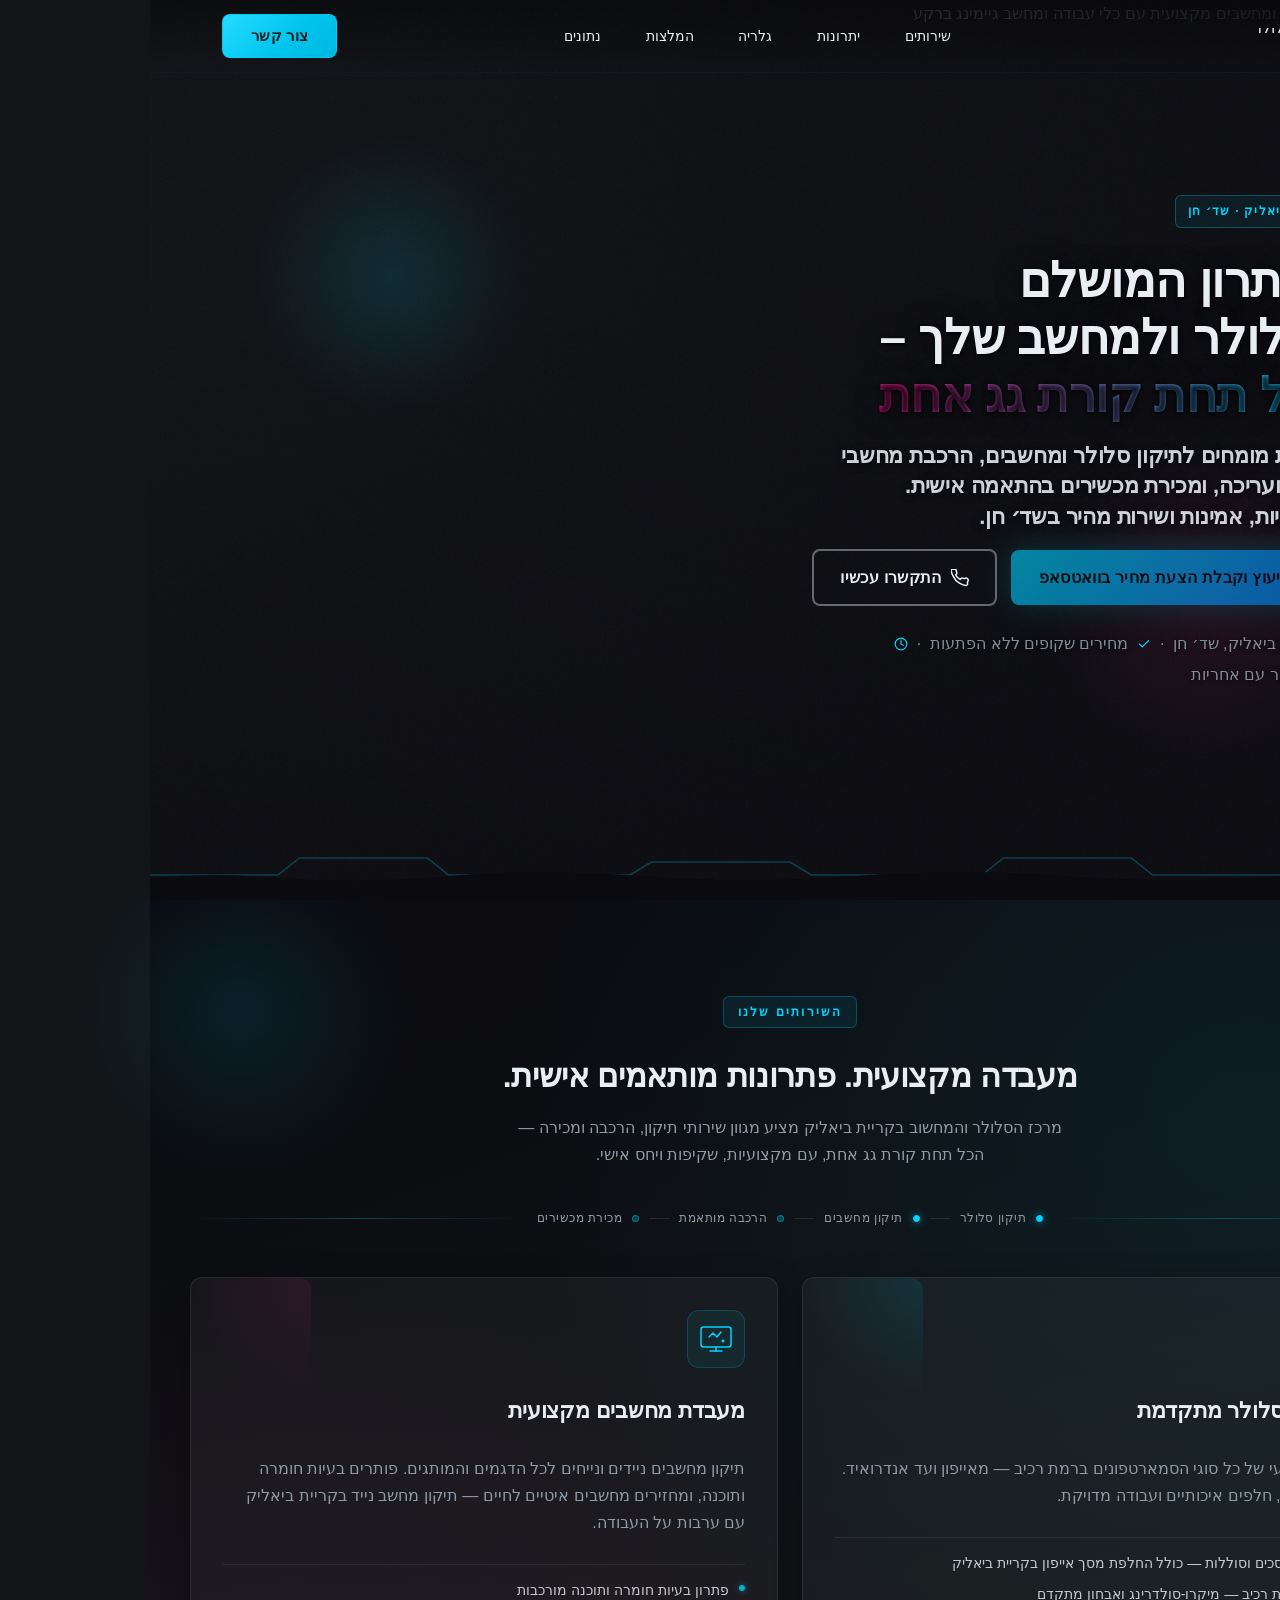
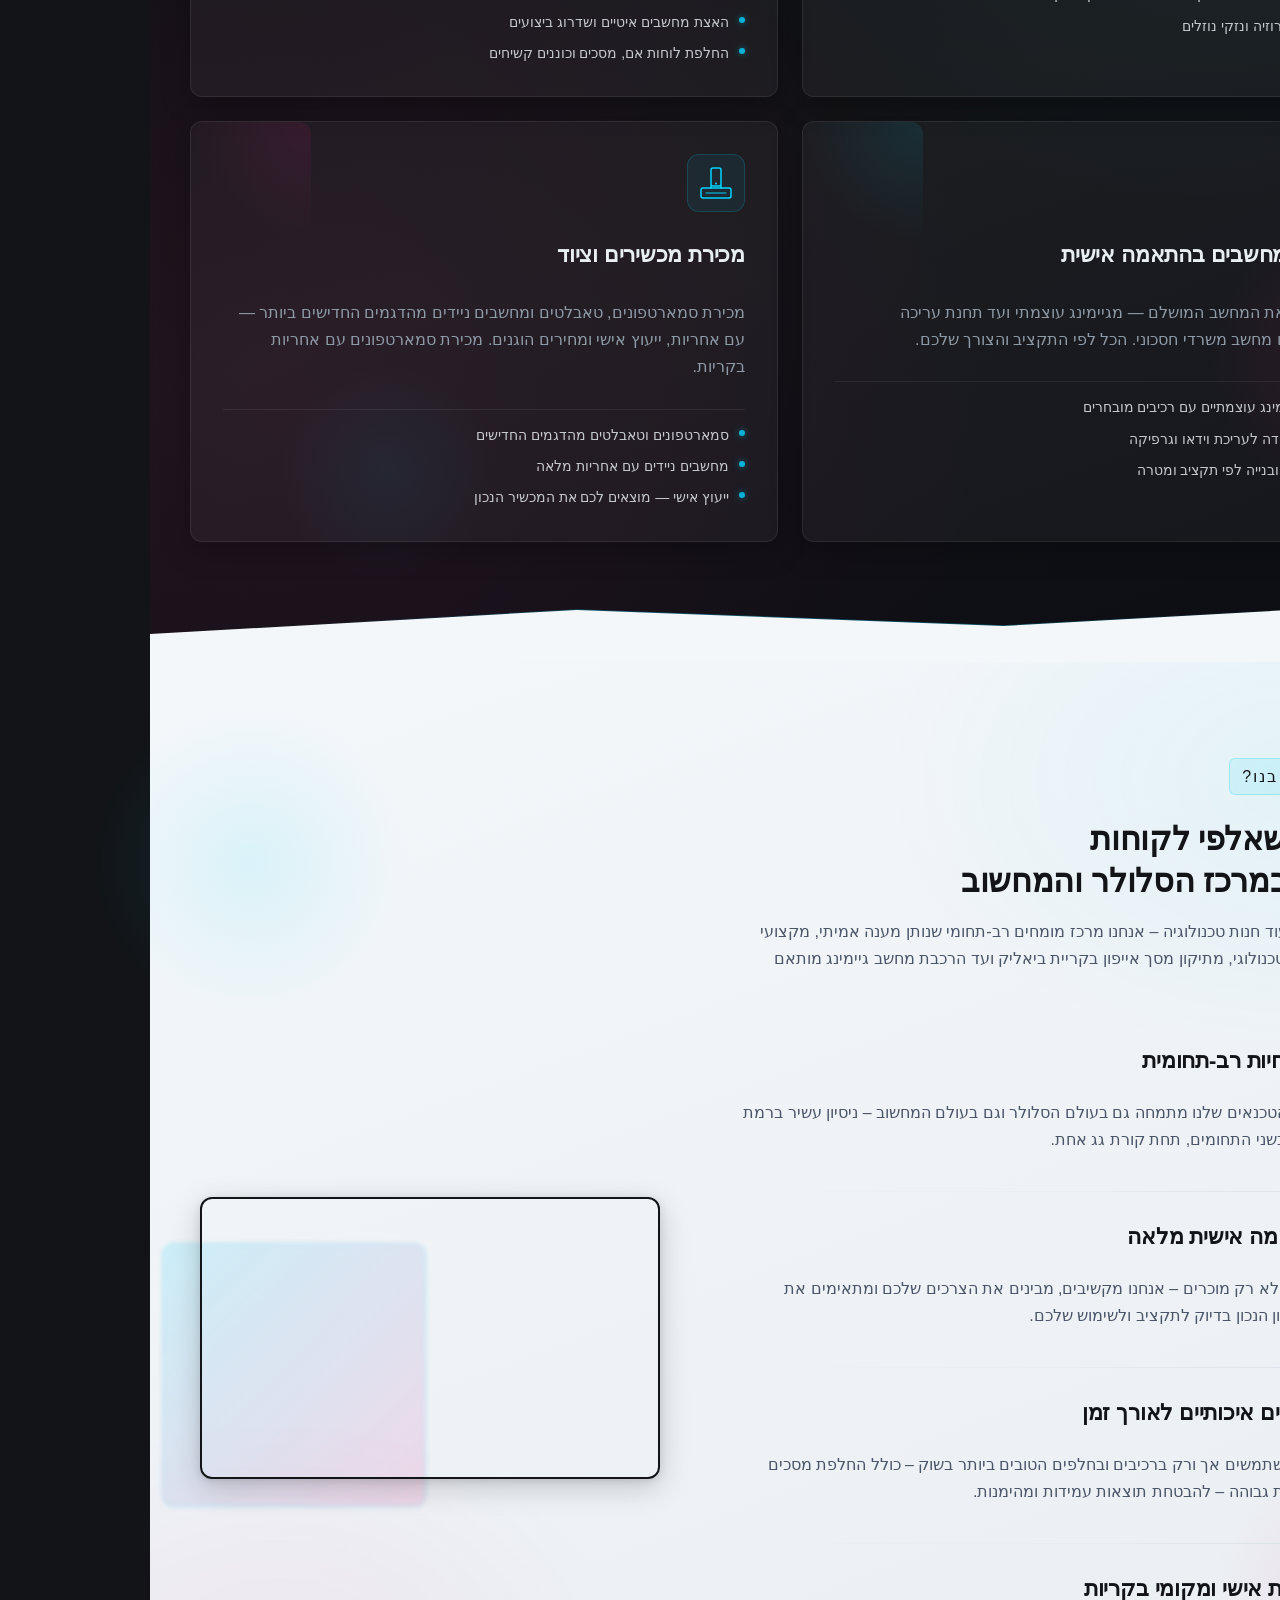
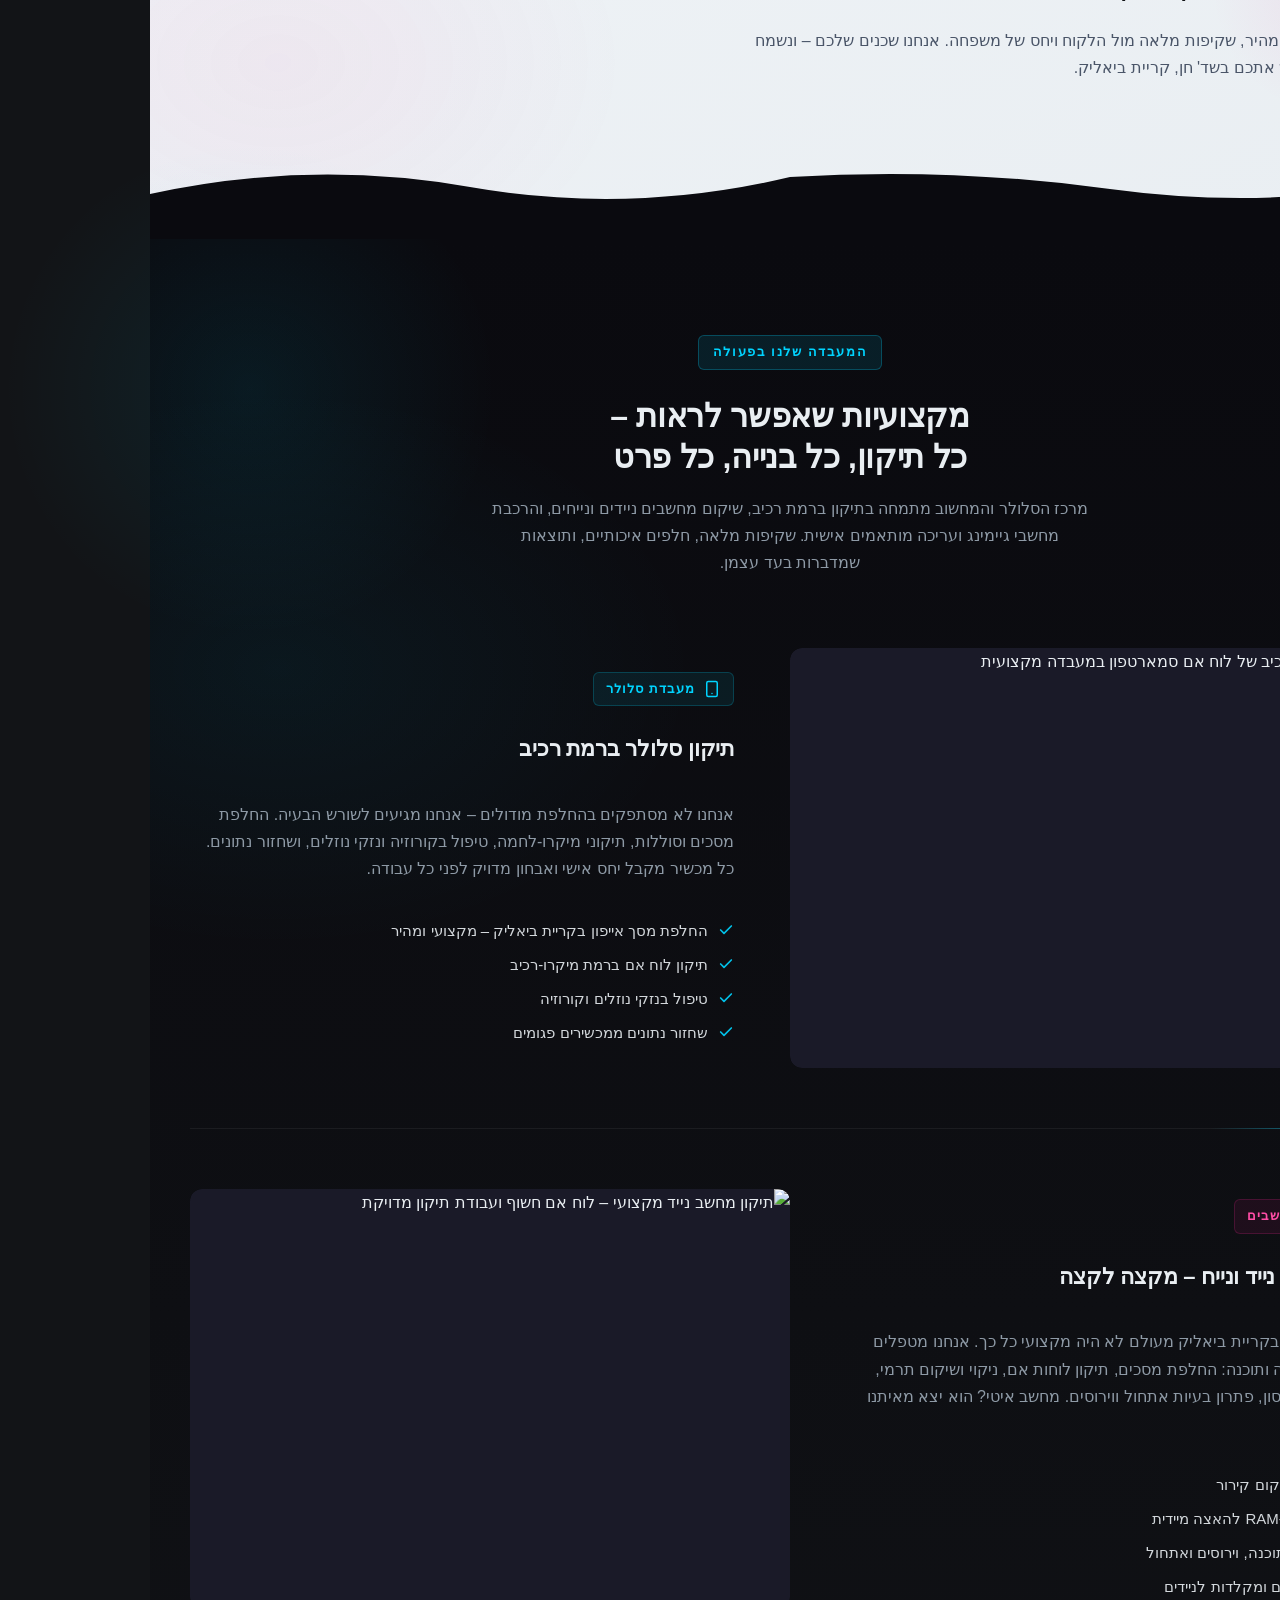
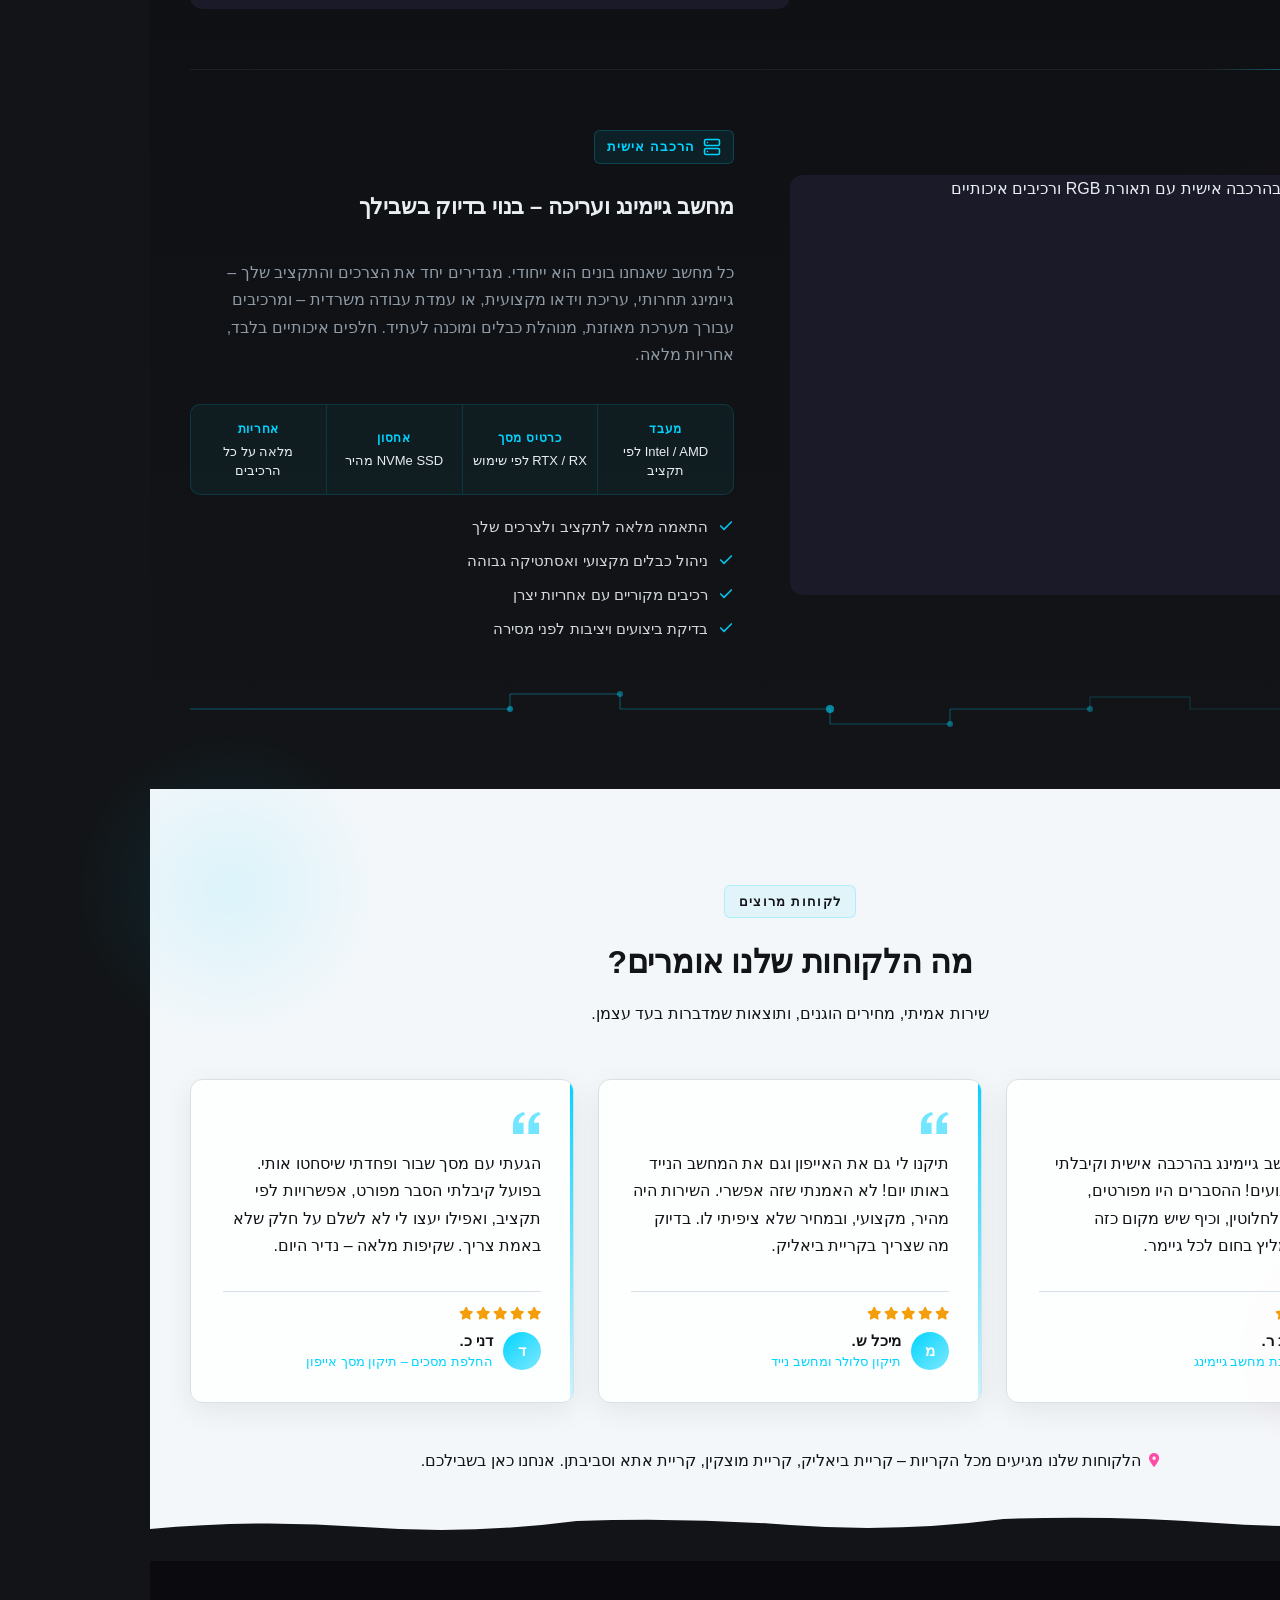
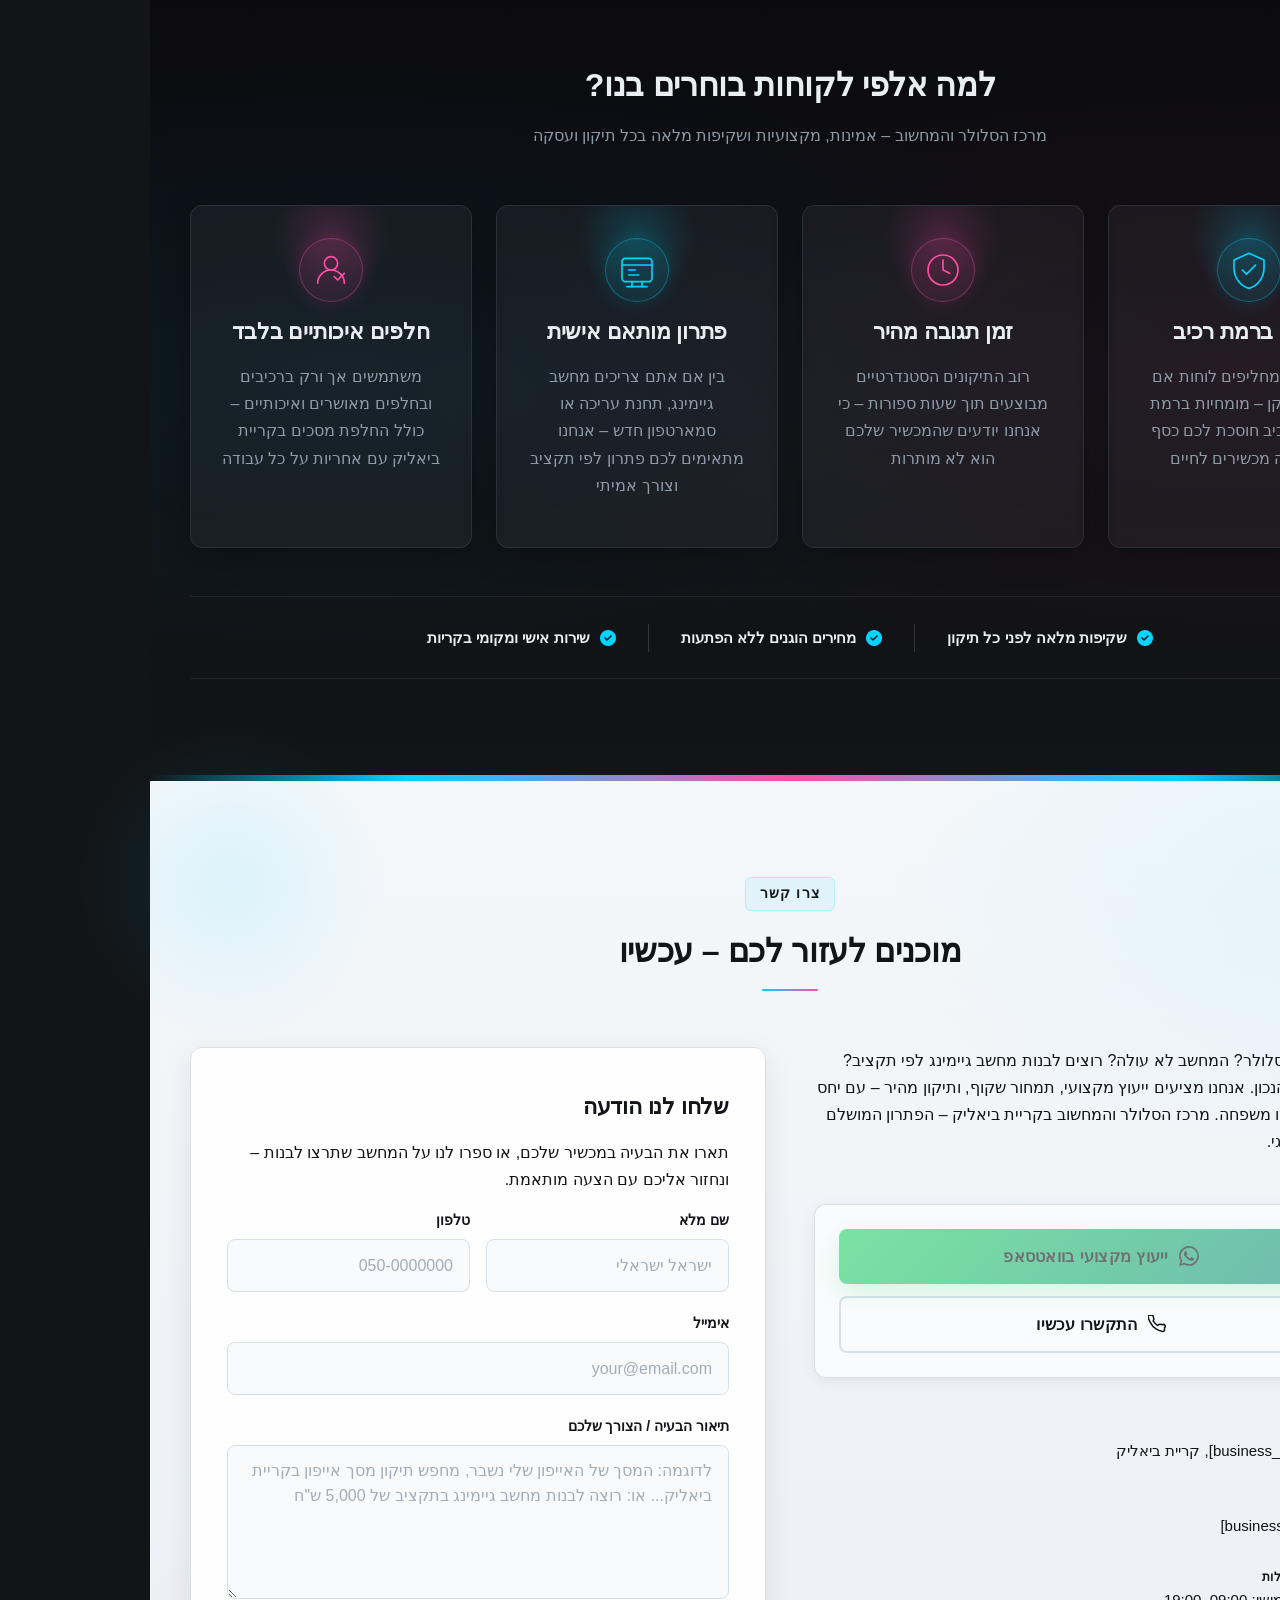
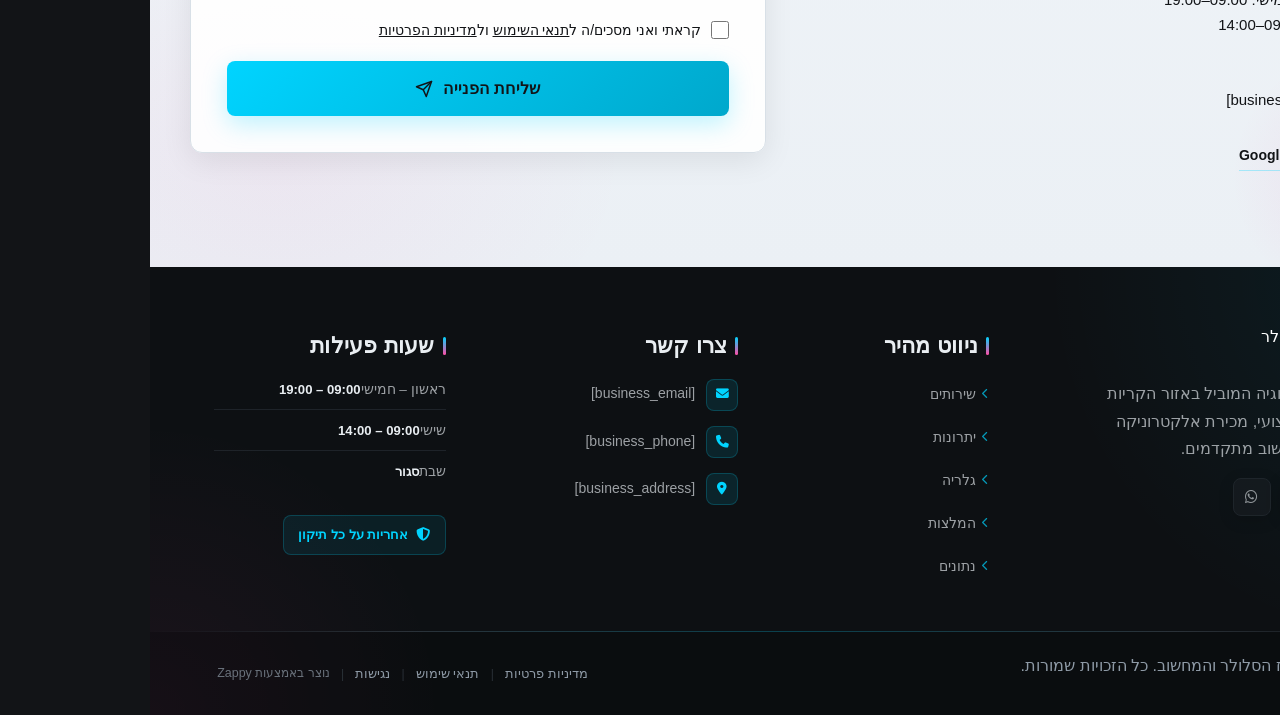
==== commit 014ca913: "Incremental sync: 1 page(s) — update_image" ====
--- a/index.html
+++ b/index.html
@@ -327,7 +327,7 @@
   <div class="nav-container">
     <div class="nav-right-group"><div class="nav-brand">
       <a href="/" class="logo-link">
-        <img src="/assets/logo.webp" alt="מרכז הסלולר והמחשוב" class="logo">
+        <img src="/assets/logo-1777834954457-nx5ls0.webp?v=1777834954687-7uy3kb" alt="מרכז הסלולר והמחשוב" class="logo">
       </a>
     </div><ul class="nav-menu" id="navMenu"><li><a href="#services">שירותים</a></li><li><a href="#benefits">יתרונות</a></li><li><a href="#showcase">גלריה</a></li><li><a href="#testimonials">המלצות</a></li><li><a href="#stats">נתונים</a></li></ul></div>
 
@@ -1035,7 +1035,7 @@
 
       <!-- START (right) column: content -->
       <div class="ibs-content-col">
-        <p class="ibs-eyebrow">למה לבחור בנו?</p>
+        <p class="ibs-eyebrow" style="color: rgb(18, 20, 23) !important;">למה לבחור בנו?</p>
         <h2 class="ibs-heading">הסיבות שאלפי לקוחות<br>בוחרים במרכז הסלולר והמחשוב</h2>
         <p class="ibs-intro">אנחנו לא סתם עוד חנות טכנולוגיה – אנחנו מרכז מומחים רב-תחומי שנותן מענה אמיתי, מקצועי ואישי לכל צורך טכנולוגי, מתיקון מסך אייפון בקריית ביאליק ועד הרכבת מחשב גיימינג מותאם אישית.</p>
 
@@ -1093,7 +1093,7 @@
       <!-- END (left) column: image panel -->
       <div class="ibs-image-col">
         <div class="ibs-image-frame">
-          <img data-placeholder="index-benefits-image-1" data-context="Professional Israeli technician in a clean modern tech repair shop in Kiryat Bialik, warmly assisting a customer while showing them an opened laptop on the workbench. The technician is wearing a branded apron, pointing at internal components with a precision tool. The background shows organized shelves of spare parts and electronic equipment. Warm shop lighting with a premium professional atmosphere. Photorealistic, high-resolution." width="600" height="720" src="/assets/site-index-benefits-image-1.webp" alt="טכנאי מרכז הסלולר והמחשוב מסייע ללקוח בקריית ביאליק">
+          <div data-zappy-zoom-wrapper="true" data-element-id="img-1777835012980-xcp3liwox" data-element-type="image" data-zappy-zoom-wrapper-width="371px" data-zappy-zoom-wrapper-height="278px" data-zappy-zoom-wrapper-width-mode="px" style="position: relative !important; overflow: hidden !important; width: 371px !important; max-width: 100% !important; margin-left: auto !important; margin-right: auto !important; height: 278px !important; display: block !important;" data-zappy-zoom-clip="true" data-zappy-wrapper-margins-applied="true"><img data-placeholder="index-benefits-image-1" data-context="Professional Israeli technician in a clean modern tech repair shop in Kiryat Bialik, warmly assisting a customer while showing them an opened laptop on the workbench. The technician is wearing a branded apron, pointing at internal components with a precision tool. The background shows organized shelves of spare parts and electronic equipment. Warm shop lighting with a premium professional atmosphere. Photorealistic, high-resolution." width="600" height="720" src="/assets/site-index-benefits-image-1-1777835401596-docwor.webp?v=1777835403642" alt="טכנאי מרכז הסלולר והמחשוב מסייע ללקוח בקריית ביאליק" data-element-type="image" data-element-id="img-1777835012980-xcp3liwox" style="object-position: 45% 67% !important; border-radius: 8px; object-fit: cover !important; width: 251.031% !important; height: 250% !important; max-width: none !important; display: block !important; margin: 0px !important; left: -67.9637% !important; top: -100.5% !important; max-height: none !important;" data-zappy-object-position="45% 67%" data-zappy-zoom="2.5"></div>
         </div>
         <!-- Blurred backplate peeking from bottom-end corner -->
         <div class="ibs-backplate" aria-hidden="true"></div>
@@ -1868,5 +1868,147 @@
       if(!hasDH){window.removeEventListener('scroll',onS);window.removeEventListener('resize',onS);applyScrolled();window._zappyNavNoDarkHero=true;}
     })();
     </script>
+
+    <script>
+    (function(){
+      var _applied=false;
+      function _isHeroBg(w){var img=w.querySelector('img');if(img&&(img.getAttribute('data-hero-bg')==='true'||img.getAttribute('data-hero-background')==='true'))return true;var p=(w.style.position||'').replace(/\s*!important\s*/g,'').trim();var ww=(w.style.width||'').replace(/\s*!important\s*/g,'').trim();var hh=(w.style.height||'').replace(/\s*!important\s*/g,'').trim();return p==='absolute'&&ww==='100%'&&hh==='100%';}
+      function fixDesktopWrappers(){
+        // No-op: desktop wrapper restoration is handled by ZAPPY_PUBLISHED_ZOOM_WRAPPER_RUNTIME
+        // in script.js (restoreWrapperDimensions). The old inflation logic here was expanding
+        // small wrappers (e.g. 139px logo wrappers) to their parent width, conflicting with
+        // the correct stored dimensions.
+      }
+      function _parsePos(s){var x=50,y=50;try{var m=(s||'').match(/(-?d+(?:.d+)?)%s+(-?d+(?:.d+)?)%/);if(m){x=parseFloat(m[1]);y=parseFloat(m[2]);}}catch(e){}if(!isFinite(x))x=50;if(!isFinite(y))y=50;return{x:Math.max(0,Math.min(100,x)),y:Math.max(0,Math.min(100,y))};}
+      function _coverPct(iA,cA){if(!isFinite(iA)||iA<=0||!isFinite(cA)||cA<=0)return{w:100,h:100};if(iA>=cA)return{w:(iA/cA)*100,h:100};return{w:100,h:(cA/iA)*100};}
+      function applyMobile(){
+        if(_applied)return;_applied=true;
+        document.querySelectorAll('[data-zappy-zoom-wrapper="true"]').forEach(function(w){
+          if(_isHeroBg(w))return;
+          var cw=w.style.getPropertyValue('width');
+          var _sW=parseFloat(w.getAttribute('data-zappy-zoom-wrapper-width'))||0;
+          var _sH=parseFloat(w.getAttribute('data-zappy-zoom-wrapper-height'))||0;
+          if(!cw&&!(_sW>0&&_sH>0))return;
+          if(!w._zappyDesktop)w._zappyDesktop={wStyle:w.getAttribute('style')};
+          var img=w.querySelector('img');
+          if(!img)return;
+          if(!img._zappyDesktop)img._zappyDesktop={src:img.getAttribute('src'),style:img.getAttribute('style')};
+          var mobileZoomStr=img.getAttribute('data-zappy-mobile-zoom');
+          var mobileZoom=parseFloat(mobileZoomStr);
+          var mobileSrc=img.getAttribute('data-zappy-mobile-src');
+          var mobilePos=img.getAttribute('data-zappy-mobile-object-position');
+          var parentOvf=w.parentElement?((w.parentElement.style.overflow||'')+(window.getComputedStyle(w.parentElement).overflow||'')).trim():'';
+          var inConstrainedParent=parentOvf.indexOf('hidden')!==-1||parentOvf.indexOf('clip')!==-1;
+          if(inConstrainedParent){
+            w.style.setProperty('max-width','100%','important');
+          }else{
+            w.style.setProperty('width','100%','important');
+            w.style.setProperty('max-width','100%','important');
+          }
+          if(mobileSrc)img.src=mobileSrc;
+          function _applyZoomCrop(_img,_w,_ePos,_eZoom){
+            var rect=_w.getBoundingClientRect();
+            if(!rect||!rect.width||!rect.height)return;
+            var nW=_img.naturalWidth||0,nH=_img.naturalHeight||0;
+            if(!(nW>0&&nH>0))return;
+            var iA=nW/nH,cA=rect.width/rect.height;
+            var cv=_coverPct(iA,cA);
+            var wP=100,hP=100;
+            if(_eZoom>=1){wP=cv.w*_eZoom;hP=cv.h*_eZoom;}
+            else{var t2=(_eZoom-0.5)/0.5;if(!isFinite(t2))t2=0;t2=Math.max(0,Math.min(1,t2));wP=100+t2*(cv.w-100);hP=100+t2*(cv.h-100);}
+            var p2=_parsePos(_ePos);
+            var lP=(100-wP)*(p2.x/100);
+            var tP=(100-hP)*(p2.y/100);
+            _img.style.setProperty('position','absolute','important');
+            _img.style.setProperty('left',lP+'%','important');
+            _img.style.setProperty('top',tP+'%','important');
+            _img.style.setProperty('width',wP+'%','important');
+            _img.style.setProperty('height',hP+'%','important');
+            _img.style.setProperty('max-width','none','important');
+            _img.style.setProperty('max-height','none','important');
+            _img.style.setProperty('display','block','important');
+            _img.style.setProperty('object-fit',_eZoom<1?'fill':'cover','important');
+            _img.style.setProperty('transform','none','important');
+            _img.style.setProperty('margin','0','important');
+          }
+          if(_sW>0&&_sH>0){
+            var effZoom=(isFinite(mobileZoom)&&mobileZoom>0)?mobileZoom:(parseFloat(img.getAttribute('data-zappy-zoom'))||1);
+            var effPos=mobilePos||img.getAttribute('data-zappy-object-position')||img.style.objectPosition||'50% 50%';
+            w.style.setProperty('overflow','hidden','important');
+            w.style.setProperty('position','relative','important');
+            w.style.setProperty('width','100%','important');
+            w.style.setProperty('max-width','100%','important');
+            if(_sW>0&&_sH>0){w.style.setProperty('padding-bottom','0','important');w.style.setProperty('aspect-ratio',_sW+'/'+_sH,'important');w.style.setProperty('height','auto','important');}
+            _applyZoomCrop(img,w,effPos,effZoom);
+            if(!(img.complete&&img.naturalWidth>0)){
+              (function(_i,_w2,_p,_z){_i.addEventListener('load',function _ol(){_i.removeEventListener('load',_ol);try{_applyZoomCrop(_i,_w2,_p,_z);}catch(e){}});
+              })(img,w,effPos,effZoom);
+            }
+          }else{
+            if(!inConstrainedParent)w.style.setProperty('height','auto','important');
+            img.style.setProperty('position','relative','important');
+            img.style.setProperty('width','100%','important');
+            img.style.setProperty('height','auto','important');
+            img.style.setProperty('max-width','100%','important');
+            img.style.setProperty('max-height',inConstrainedParent?'none':'400px','important');
+            img.style.setProperty('object-fit','cover','important');
+            img.style.setProperty('left','0','important');
+            img.style.setProperty('top','0','important');
+            img.style.setProperty('transform','none','important');
+          }
+        });
+        document.querySelectorAll('img[data-zappy-mobile-src],img[data-zappy-mobile-object-position],img[data-zappy-mobile-zoom]').forEach(function(img){
+          var zw=img.closest('[data-zappy-zoom-wrapper="true"]');
+          if(zw&&!_isHeroBg(zw))return;
+          if(!img._zappyDesktop)img._zappyDesktop={src:img.getAttribute('src'),style:img.getAttribute('style')};
+          var mobileSrc=img.getAttribute('data-zappy-mobile-src');
+          var mobilePos=img.getAttribute('data-zappy-mobile-object-position');
+          var mobileZoom=parseFloat(img.getAttribute('data-zappy-mobile-zoom'));
+          if(mobileSrc)img.src=mobileSrc;
+          if(mobilePos)img.style.setProperty('object-position',mobilePos,'important');
+          if(mobileZoom>1){
+            img.style.setProperty('transform','scale('+mobileZoom+')','important');
+            img.style.setProperty('transform-origin',mobilePos||'50% 50%','important');
+            var p=img.parentElement;
+            if(p)p.style.setProperty('overflow','hidden','important');
+          }
+        });
+      }
+      function revertDesktop(){
+        if(!_applied)return;_applied=false;
+        document.querySelectorAll('[data-zappy-zoom-wrapper="true"]').forEach(function(w){
+          if(w._zappyDesktop&&w._zappyDesktop.wStyle!=null){w.setAttribute('style',w._zappyDesktop.wStyle);}
+          var img=w.querySelector('img');
+          if(img&&img._zappyDesktop){
+            if(img._zappyDesktop.src!=null)img.setAttribute('src',img._zappyDesktop.src);
+            if(img._zappyDesktop.style!=null)img.setAttribute('style',img._zappyDesktop.style);
+            else img.removeAttribute('style');
+          }
+        });
+        document.querySelectorAll('img[data-zappy-mobile-src],img[data-zappy-mobile-object-position],img[data-zappy-mobile-zoom]').forEach(function(img){
+          var zw=img.closest('[data-zappy-zoom-wrapper="true"]');
+          if(zw&&!_isHeroBg(zw))return;
+          if(img._zappyDesktop){
+            if(img._zappyDesktop.src!=null)img.setAttribute('src',img._zappyDesktop.src);
+            if(img._zappyDesktop.style!=null)img.setAttribute('style',img._zappyDesktop.style);
+            else img.removeAttribute('style');
+          }
+        });
+        _fixHeroBgWrappers();
+        fixDesktopWrappers();
+      }
+      function _fixHeroBgWrappers(){var isMob=window.innerWidth<=768;document.querySelectorAll('[data-zappy-zoom-wrapper="true"]').forEach(function(w){if(!_isHeroBg(w))return;w.style.setProperty('position','absolute','important');w.style.setProperty('top','0','important');w.style.setProperty('left','0','important');w.style.setProperty('width','100%','important');w.style.setProperty('height','100%','important');w.style.setProperty('max-width','none','important');w.style.setProperty('overflow','hidden','important');w.setAttribute('data-zappy-zoom-wrapper-width-mode','full');var img=w.querySelector('img');if(img){img.style.setProperty('width','100%','important');img.style.setProperty('height','100%','important');img.style.setProperty('object-fit','cover','important');img.style.setProperty('position','relative','important');img.style.setProperty('top','0','important');img.style.setProperty('left','0','important');img.style.setProperty('max-width','none','important');img.style.setProperty('max-height','none','important');img.style.setProperty('display','block','important');if(isMob){var mSrc=img.getAttribute('data-zappy-mobile-src');var mPos=img.getAttribute('data-zappy-mobile-object-position');var mZoom=parseFloat(img.getAttribute('data-zappy-mobile-zoom'));if(mSrc){if(!img._zappyDesktop)img._zappyDesktop={src:img.getAttribute('src'),style:img.getAttribute('style')};img.src=mSrc;}if(mPos)img.style.setProperty('object-position',mPos,'important');if(mZoom>1){img.style.setProperty('transform','scale('+mZoom+')','important');img.style.setProperty('transform-origin',mPos||'50% 50%','important');}}}});}
+      function init(){
+        _fixHeroBgWrappers();
+        var mq=window.matchMedia('(max-width:768px)');
+        function onChange(e){if(e.matches)applyMobile();else revertDesktop();}
+        if(mq.matches)applyMobile();
+        else fixDesktopWrappers();
+        try{mq.addEventListener('change',onChange);}catch(e){mq.addListener(onChange);}
+      }
+      if(document.readyState==='loading')document.addEventListener('DOMContentLoaded',init);
+      else setTimeout(init,50);
+    })();
+    </script>
 </body>
 </html>
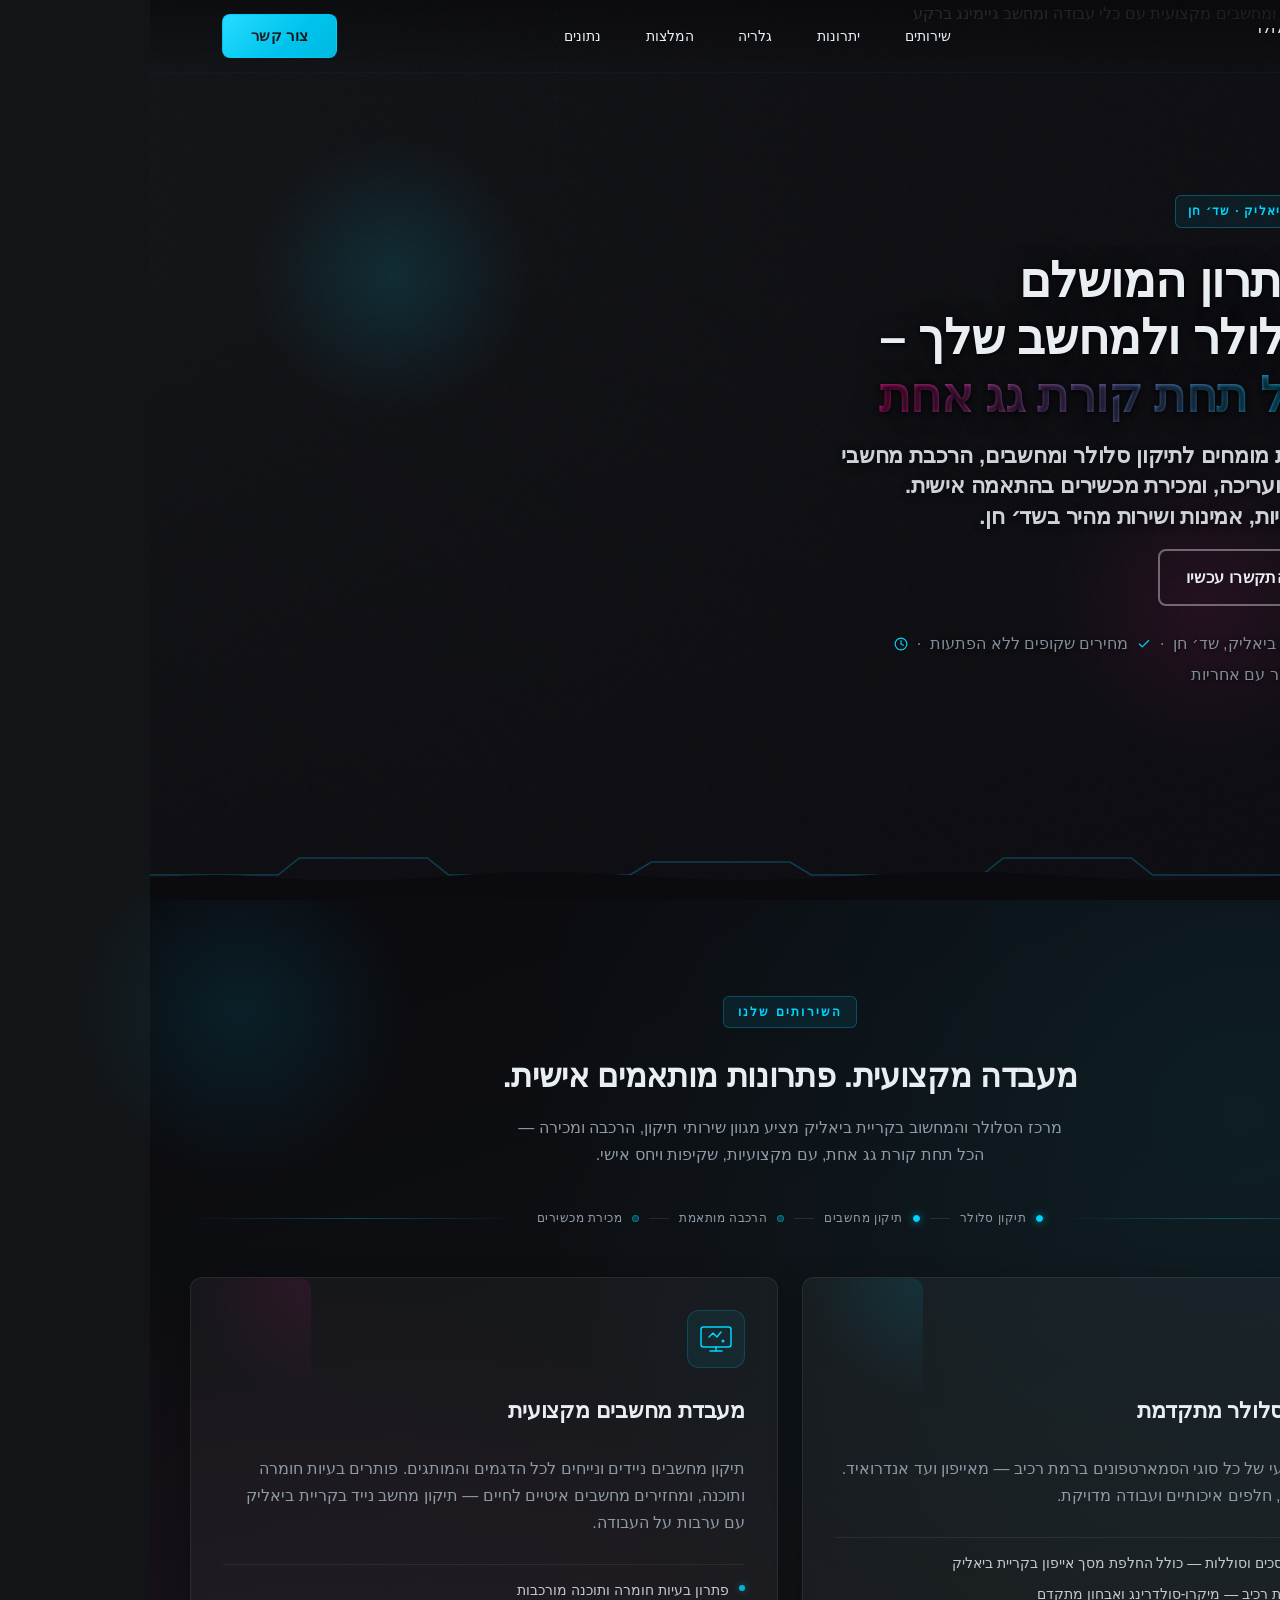
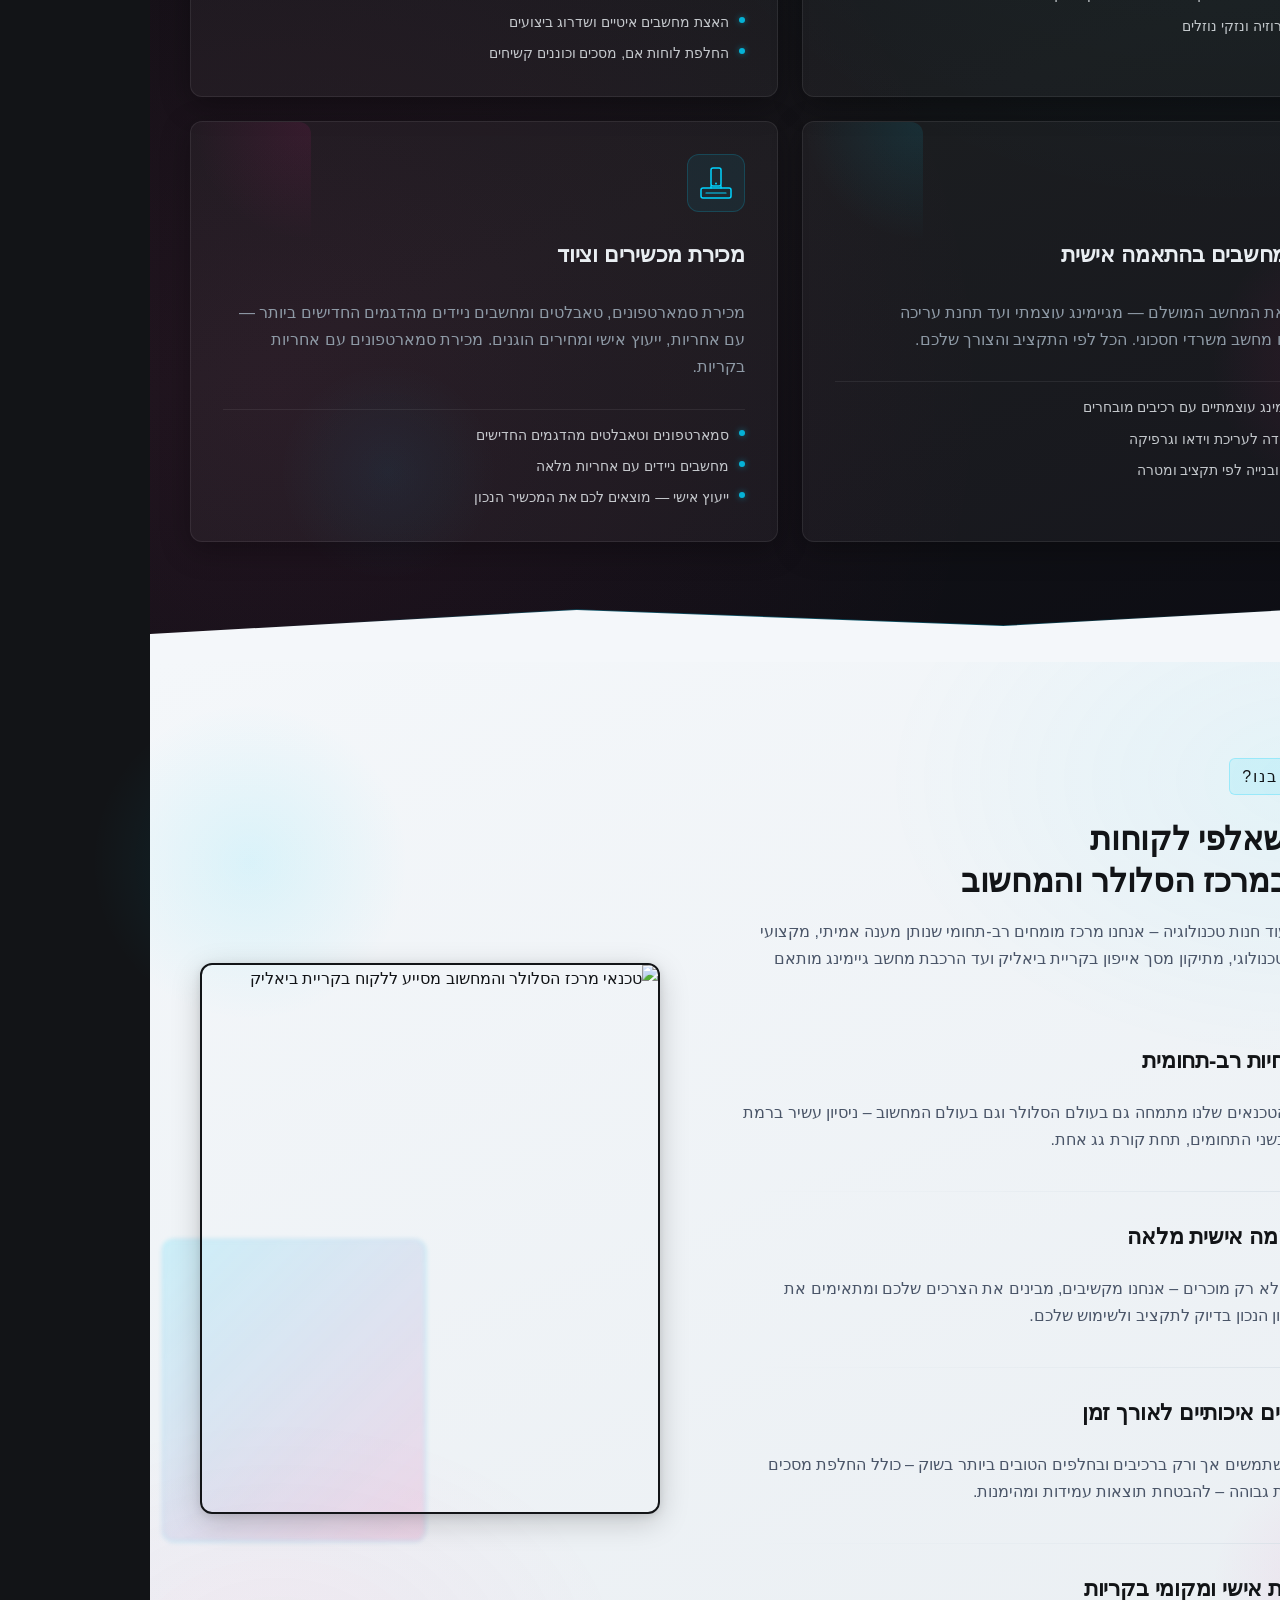
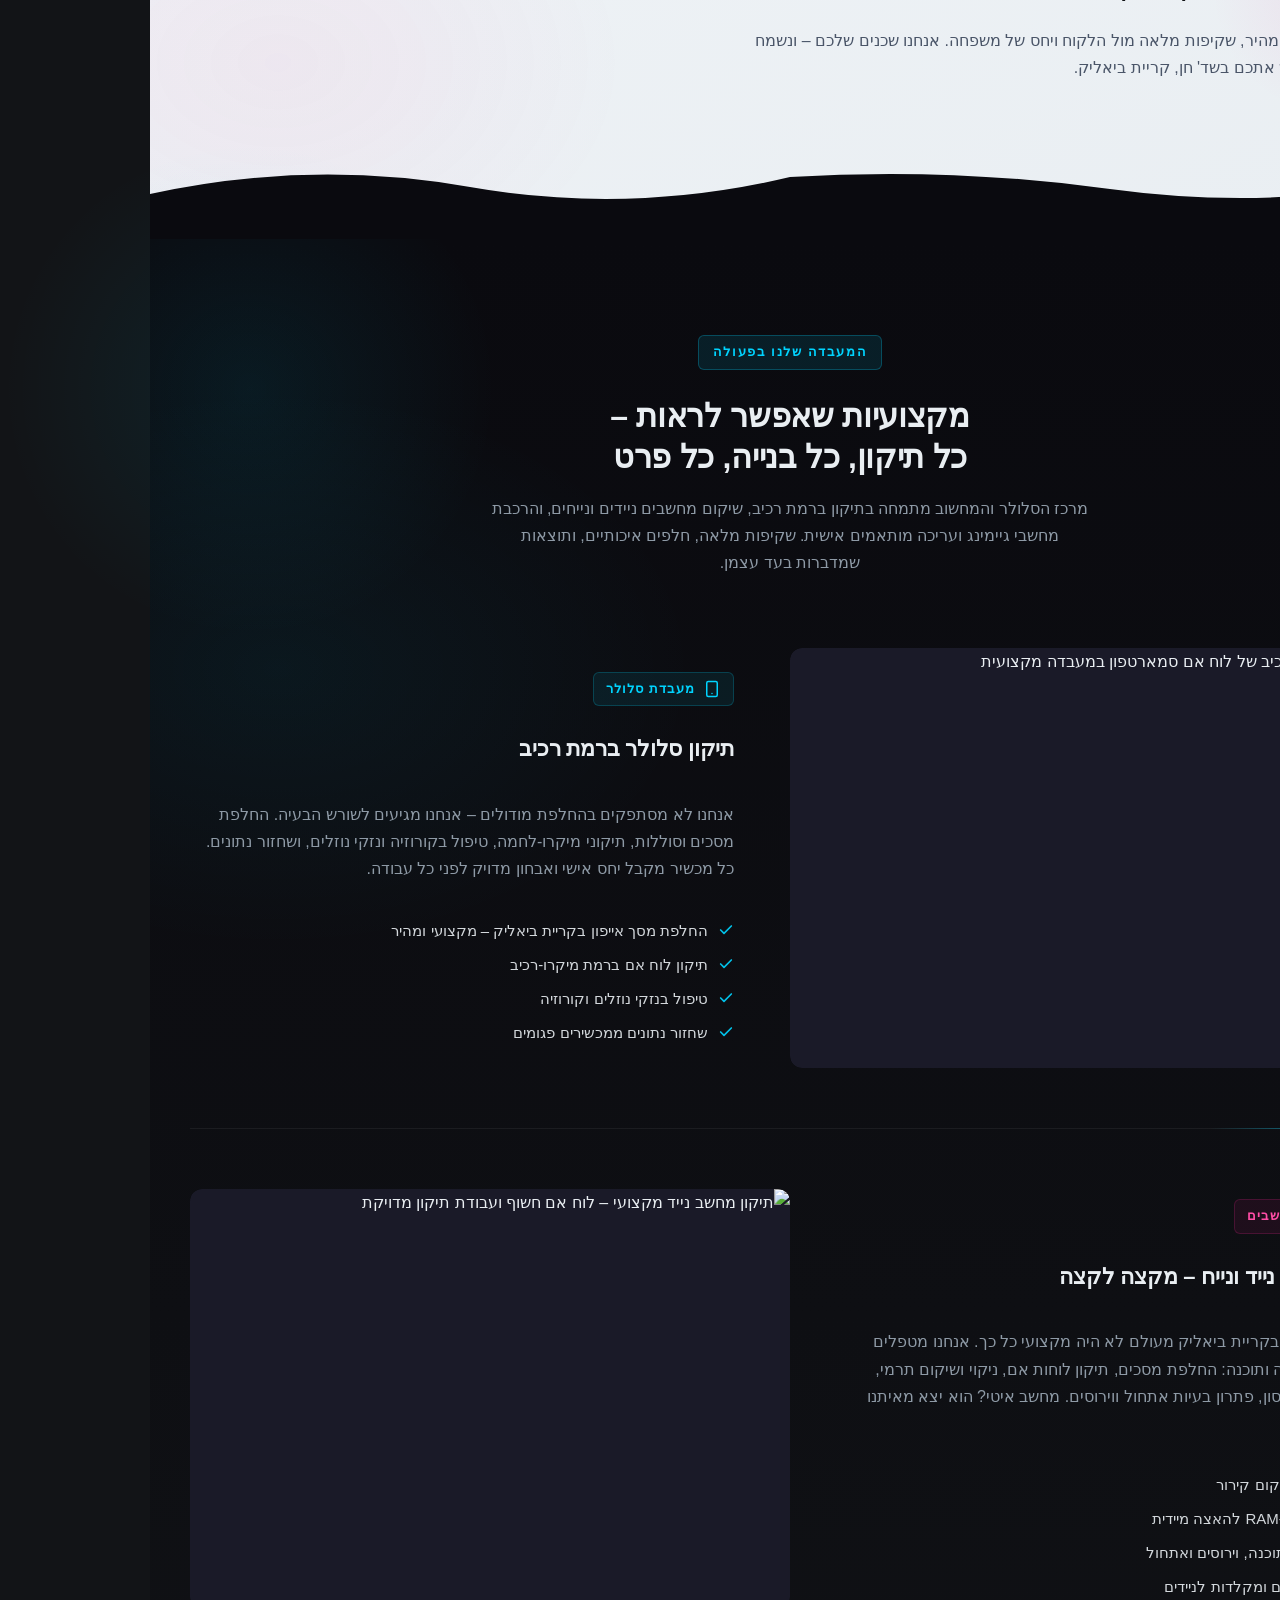
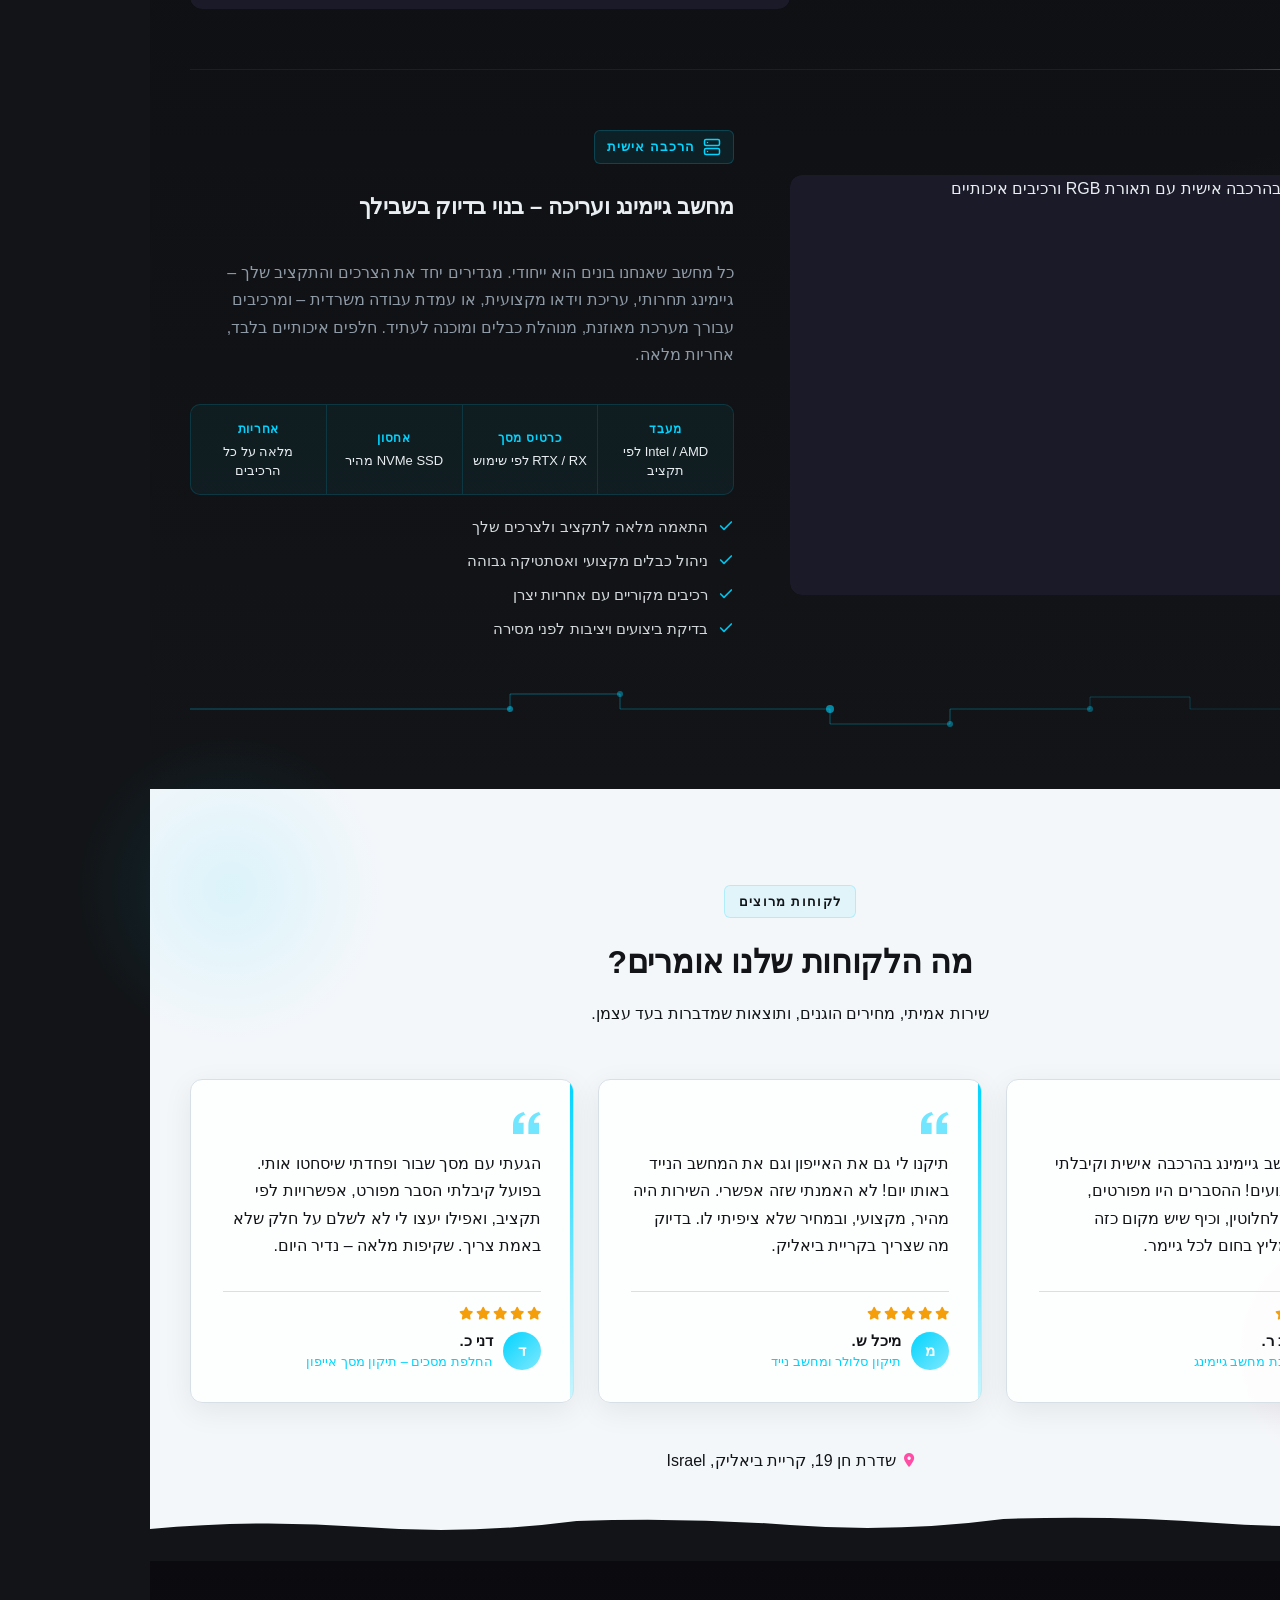
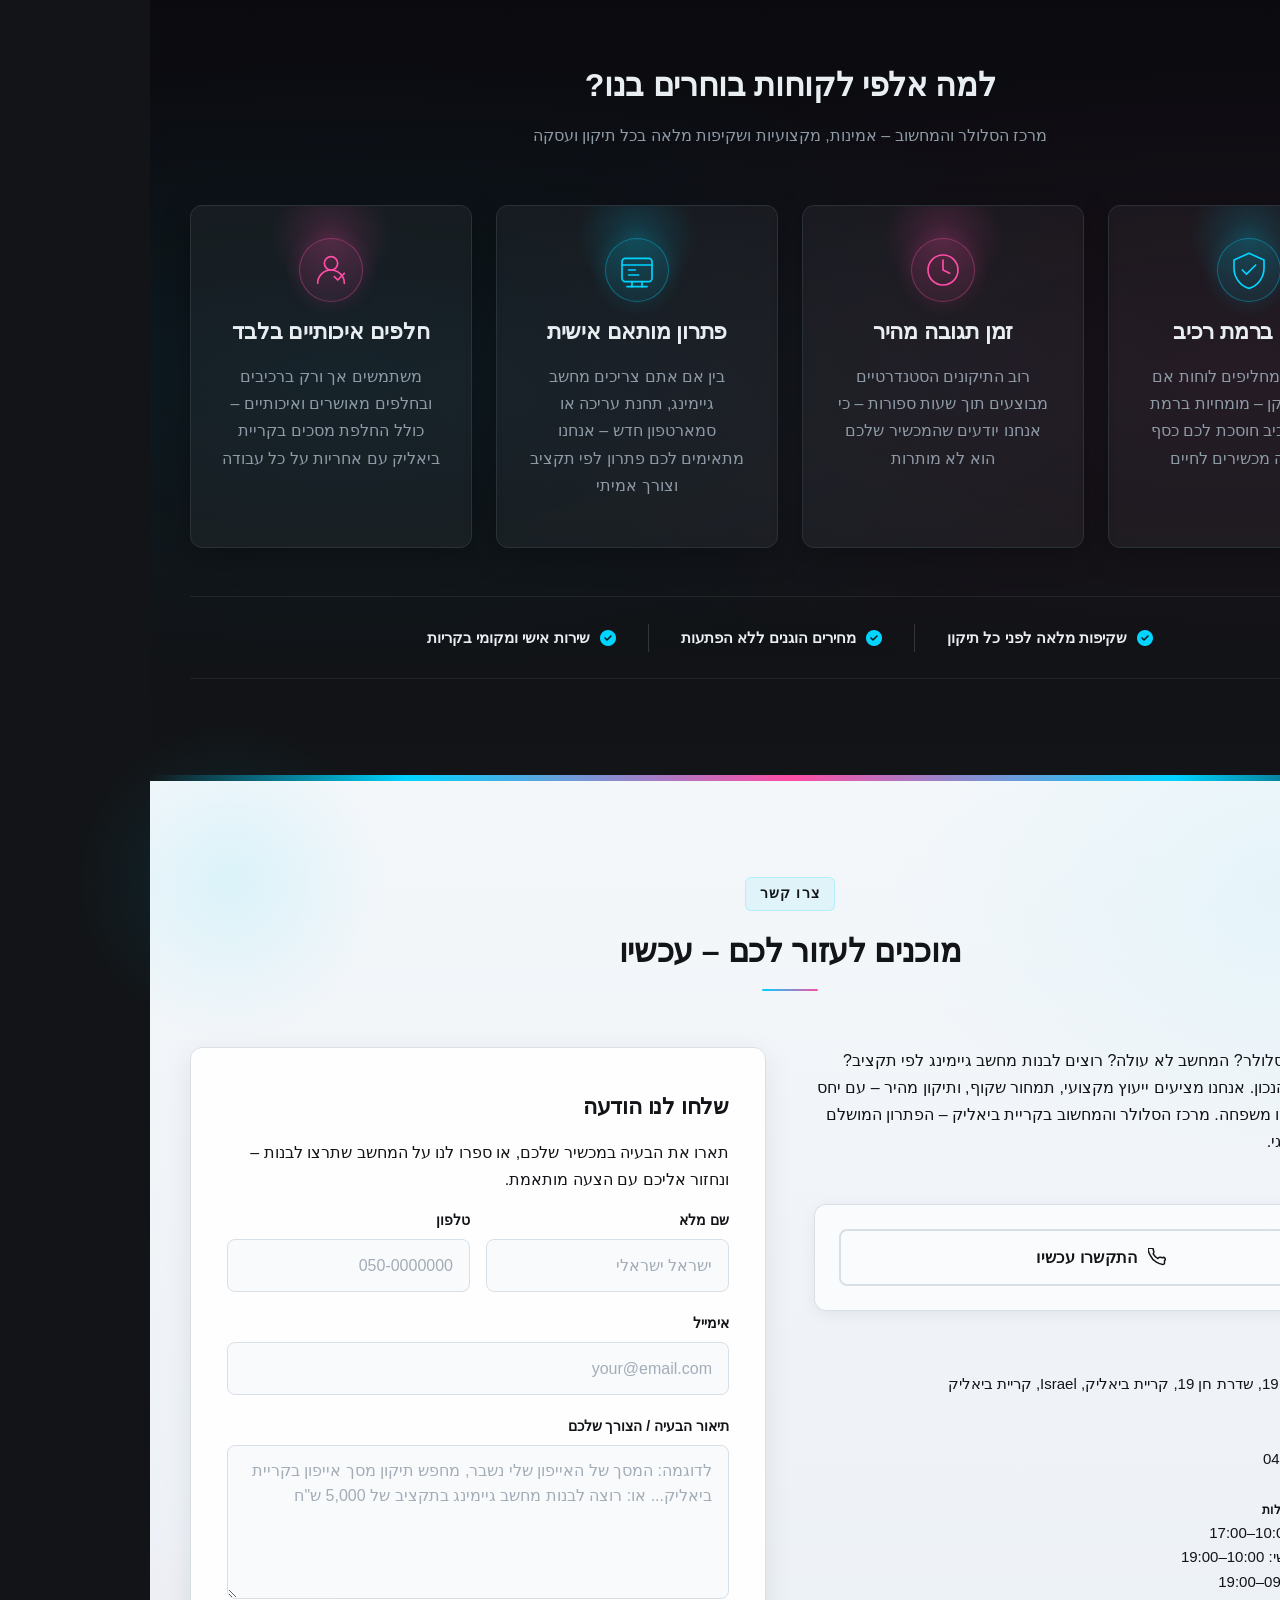
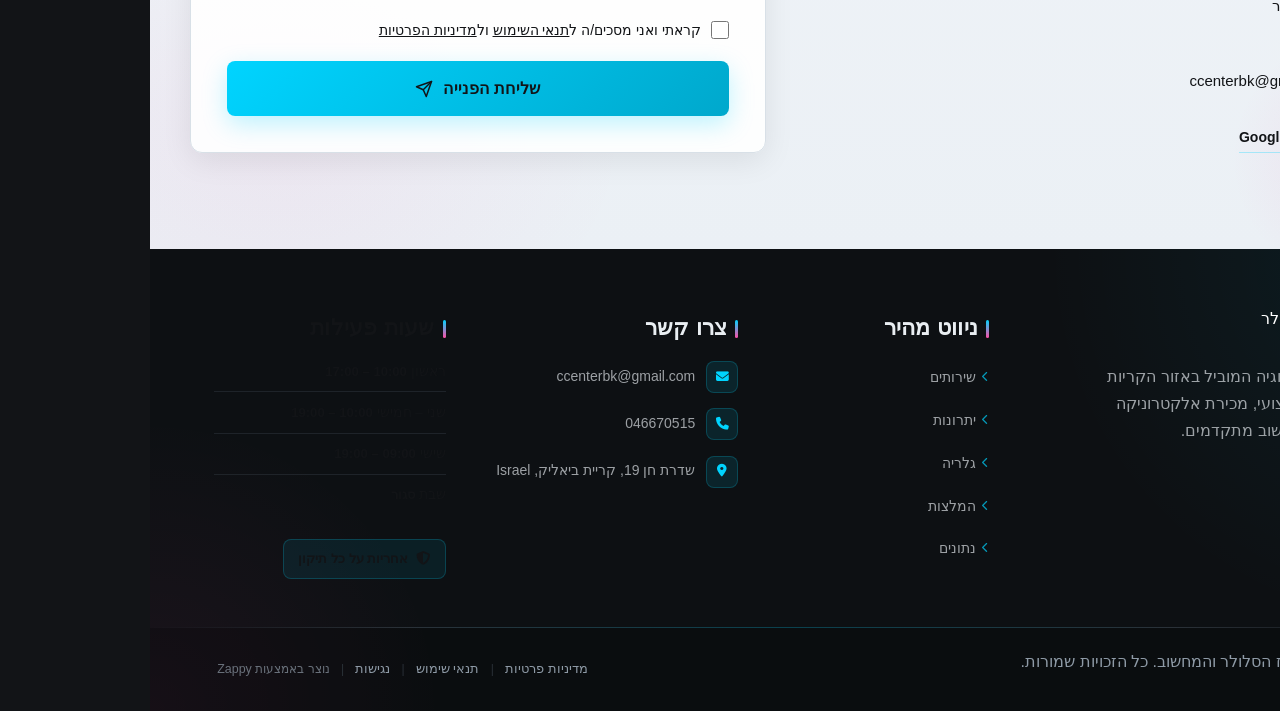
==== commit c0318baa: "Background sync: Progressive GitHub Sync" ====
--- a/index.html
+++ b/index.html
@@ -318,7 +318,7 @@
     </svg>
   </button>
 
-  <button class="phone-header-btn" data-phone="050-000-0000" aria-label="Call">
+  <button class="phone-header-btn" data-phone="046670515" aria-label="Call">
     <svg width="20" height="20" viewBox="0 0 24 24" fill="currentColor">
       <path d="M22 16.92v3a2 2 0 0 1-2.18 2 19.79 19.79 0 0 1-8.63-3.07 19.5 19.5 0 0 1-6-6 19.79 19.79 0 0 1-3.07-8.67A2 2 0 0 1 4.11 2h3a2 2 0 0 1 2 1.72 12.84 12.84 0 0 0 .7 2.81 2 2 0 0 1-.45 2.11L8.09 9.91a16 16 0 0 0 6 6l1.27-1.27a2 2 0 0 1 2.11-.45 12.84 12.84 0 0 0 2.81.7A2 2 0 0 1 22 16.92z"></path>
     </svg>
@@ -721,7 +721,7 @@
         const phoneLinks = document.querySelectorAll('a[href^="tel:"]');
         const phoneNumber = phoneLinks.length > 0 
           ? phoneLinks[0].getAttribute('href').replace('tel:', '')
-          : '[business_phone]';
+          : '046670515';
         
         window.location.href = 'tel:' + phoneNumber;
         console.log('[Navbar] Phone button clicked');
@@ -793,11 +793,11 @@
       <h1 class="index-hero-h1">הפתרון המושלם<br>לסלולר ולמחשב שלך –<br><span class="index-hero-gradient-text">הכל תחת קורת גג אחת</span></h1>
       <h3 class="index-hero-subtitle">מעבדת מומחים לתיקון סלולר ומחשבים, הרכבת מחשבי גיימינג ועריכה, ומכירת מכשירים בהתאמה אישית. מקצועיות, אמינות ושירות מהיר בשד׳ חן.</h3>
       <div class="index-hero-ctas">
-        <a href="https://wa.me/[whatsapp_handle]" target="_blank" rel="noopener" class="index-hero-btn-primary">
+        <a href="#" target="_blank" rel="noopener" class="index-hero-btn-primary" style="display:none !important;">
           <svg data-element-type="icon" data-icon-type="svg" xmlns="http://www.w3.org/2000/svg" width="20" height="20" viewBox="0 0 24 24" fill="currentColor" aria-hidden="true"><path d="M17.472 14.382c-.297-.149-1.758-.867-2.03-.967-.273-.099-.471-.148-.67.15-.197.297-.767.966-.94 1.164-.173.199-.347.223-.644.075-.297-.15-1.255-.463-2.39-1.475-.883-.788-1.48-1.761-1.653-2.059-.173-.297-.018-.458.13-.606.134-.133.298-.347.446-.52.149-.174.198-.298.298-.497.099-.198.05-.371-.025-.52-.075-.149-.669-1.612-.916-2.207-.242-.579-.487-.5-.669-.51-.173-.008-.371-.01-.57-.01-.198 0-.52.074-.792.372-.272.297-1.04 1.016-1.04 2.479 0 1.462 1.065 2.875 1.213 3.074.149.198 2.096 3.2 5.077 4.487.709.306 1.262.489 1.694.625.712.227 1.36.195 1.871.118.571-.085 1.758-.719 2.006-1.413.248-.694.248-1.289.173-1.413-.074-.124-.272-.198-.57-.347m-5.421 7.403h-.004a9.87 9.87 0 01-5.031-1.378l-.361-.214-3.741.982.998-3.648-.235-.374a9.86 9.86 0 01-1.51-5.26c.001-5.45 4.436-9.884 9.888-9.884 2.64 0 5.122 1.03 6.988 2.898a9.825 9.825 0 012.893 6.994c-.003 5.45-4.437 9.884-9.885 9.884m8.413-18.297A11.815 11.815 0 0012.05 0C5.495 0 .16 5.335.157 11.892c0 2.096.547 4.142 1.588 5.945L.057 24l6.305-1.654a11.882 11.882 0 005.683 1.448h.005c6.554 0 11.89-5.335 11.893-11.893a11.821 11.821 0 00-3.48-8.413z"></path></svg>
           ייעוץ וקבלת הצעת מחיר בוואטסאפ
         </a>
-        <a href="tel:[business_phone]" class="index-hero-btn-secondary">
+        <a href="tel:046670515" class="index-hero-btn-secondary">
           <svg data-element-type="icon" data-icon-type="svg" xmlns="http://www.w3.org/2000/svg" width="18" height="18" viewBox="0 0 24 24" fill="none" stroke="currentColor" stroke-width="2" stroke-linecap="round" stroke-linejoin="round" aria-hidden="true"><path d="M22 16.92v3a2 2 0 01-2.18 2 19.79 19.79 0 01-8.63-3.07A19.5 19.5 0 013.07 9.81a19.79 19.79 0 01-3.07-8.67A2 2 0 012 .18h3a2 2 0 012 1.72c.127.96.361 1.903.7 2.81a2 2 0 01-.45 2.11L6.09 7.91a16 16 0 006 6l1.27-1.27a2 2 0 012.11-.45c.907.339 1.85.573 2.81.7A2 2 0 0122 16.92z"></path></svg>
           התקשרו עכשיו
         </a>
@@ -1035,7 +1035,7 @@
 
       <!-- START (right) column: content -->
       <div class="ibs-content-col">
-        <p class="ibs-eyebrow" style="color: rgb(18, 20, 23) !important;">למה לבחור בנו?</p>
+        <p class="ibs-eyebrow">למה לבחור בנו?</p>
         <h2 class="ibs-heading">הסיבות שאלפי לקוחות<br>בוחרים במרכז הסלולר והמחשוב</h2>
         <p class="ibs-intro">אנחנו לא סתם עוד חנות טכנולוגיה – אנחנו מרכז מומחים רב-תחומי שנותן מענה אמיתי, מקצועי ואישי לכל צורך טכנולוגי, מתיקון מסך אייפון בקריית ביאליק ועד הרכבת מחשב גיימינג מותאם אישית.</p>
 
@@ -1093,7 +1093,7 @@
       <!-- END (left) column: image panel -->
       <div class="ibs-image-col">
         <div class="ibs-image-frame">
-          <div data-zappy-zoom-wrapper="true" data-element-id="img-1777835012980-xcp3liwox" data-element-type="image" data-zappy-zoom-wrapper-width="371px" data-zappy-zoom-wrapper-height="278px" data-zappy-zoom-wrapper-width-mode="px" style="position: relative !important; overflow: hidden !important; width: 371px !important; max-width: 100% !important; margin-left: auto !important; margin-right: auto !important; height: 278px !important; display: block !important;" data-zappy-zoom-clip="true" data-zappy-wrapper-margins-applied="true"><img data-placeholder="index-benefits-image-1" data-context="Professional Israeli technician in a clean modern tech repair shop in Kiryat Bialik, warmly assisting a customer while showing them an opened laptop on the workbench. The technician is wearing a branded apron, pointing at internal components with a precision tool. The background shows organized shelves of spare parts and electronic equipment. Warm shop lighting with a premium professional atmosphere. Photorealistic, high-resolution." width="600" height="720" src="/assets/site-index-benefits-image-1-1777835401596-docwor.webp?v=1777835403642" alt="טכנאי מרכז הסלולר והמחשוב מסייע ללקוח בקריית ביאליק" data-element-type="image" data-element-id="img-1777835012980-xcp3liwox" style="object-position: 45% 67% !important; border-radius: 8px; object-fit: cover !important; width: 251.031% !important; height: 250% !important; max-width: none !important; display: block !important; margin: 0px !important; left: -67.9637% !important; top: -100.5% !important; max-height: none !important;" data-zappy-object-position="45% 67%" data-zappy-zoom="2.5"></div>
+          <img data-placeholder="index-benefits-image-1" data-context="Professional Israeli technician in a clean modern tech repair shop in Kiryat Bialik, warmly assisting a customer while showing them an opened laptop on the workbench. The technician is wearing a branded apron, pointing at internal components with a precision tool. The background shows organized shelves of spare parts and electronic equipment. Warm shop lighting with a premium professional atmosphere. Photorealistic, high-resolution." width="600" height="720" src="/assets/site-index-benefits-image-1.webp" alt="טכנאי מרכז הסלולר והמחשוב מסייע ללקוח בקריית ביאליק">
         </div>
         <!-- Blurred backplate peeking from bottom-end corner -->
         <div class="ibs-backplate" aria-hidden="true"></div>
@@ -1383,9 +1383,7 @@
 
     <!-- Community trust line -->
     <p class="its-community-line">
-      <i class="fas fa-map-marker-alt" aria-hidden="true"></i>
-      הלקוחות שלנו מגיעים מכל הקריות – קריית ביאליק, קריית מוצקין, קריית אתא וסביבתן. אנחנו כאן בשבילכם.
-    </p>
+      <i class="fas fa-map-marker-alt" aria-hidden="true"></i>שדרת חן 19, קריית ביאליק, Israel</p>
 
   </div><!-- /container -->
 
@@ -1541,13 +1539,13 @@
         <p class="contact-intro">יש לכם תקלה בסלולר? המחשב לא עולה? רוצים לבנות מחשב גיימינג לפי תקציב? הגעתם למקום הנכון. אנחנו מציעים ייעוץ מקצועי, תמחור שקוף, ותיקון מהיר – עם יחס אישי שמרגיש כמו משפחה. מרכז הסלולר והמחשוב בקריית ביאליק – הפתרון המושלם לכל צורך טכנולוגי.</p>
 
         <div class="contact-ctas">
-          <a href="https://wa.me/[whatsapp_handle]" target="_blank" rel="noopener noreferrer" class="btn-whatsapp">
+          <a href="#" target="_blank" rel="noopener noreferrer" class="btn-whatsapp" style="display:none !important;">
             <svg data-element-type="icon" data-icon-type="svg" xmlns="http://www.w3.org/2000/svg" width="20" height="20" viewBox="0 0 24 24" fill="currentColor" aria-hidden="true">
               <path d="M17.472 14.382c-.297-.149-1.758-.867-2.03-.967-.273-.099-.471-.148-.67.15-.197.297-.767.966-.94 1.164-.173.199-.347.223-.644.075-.297-.15-1.255-.463-2.39-1.475-.883-.788-1.48-1.761-1.653-2.059-.173-.297-.018-.458.13-.606.134-.133.298-.347.446-.52.149-.174.198-.298.298-.497.099-.198.05-.371-.025-.52-.075-.149-.669-1.612-.916-2.207-.242-.579-.487-.5-.669-.51-.173-.008-.371-.01-.57-.01-.198 0-.52.074-.792.372-.272.297-1.04 1.016-1.04 2.479 0 1.462 1.065 2.875 1.213 3.074.149.198 2.096 3.2 5.077 4.487.709.306 1.262.489 1.694.625.712.227 1.36.195 1.871.118.571-.085 1.758-.719 2.006-1.413.248-.694.248-1.289.173-1.413-.074-.124-.272-.198-.57-.347m-5.421 7.403h-.004a9.87 9.87 0 01-5.031-1.378l-.361-.214-3.741.982.998-3.648-.235-.374a9.86 9.86 0 01-1.51-5.26c.001-5.45 4.436-9.884 9.888-9.884 2.64 0 5.122 1.03 6.988 2.898a9.825 9.825 0 012.893 6.994c-.003 5.45-4.437 9.884-9.885 9.884m8.413-18.297A11.815 11.815 0 0012.05 0C5.495 0 .16 5.335.157 11.892c0 2.096.547 4.142 1.588 5.945L.057 24l6.305-1.654a11.882 11.882 0 005.683 1.448h.005c6.554 0 11.89-5.335 11.893-11.893a11.821 11.821 0 00-3.48-8.413z"></path>
             </svg>
             ייעוץ מקצועי בוואטסאפ
           </a>
-          <a href="tel:[business_phone]" class="btn-call">
+          <a href="tel:046670515" class="btn-call">
             <svg data-element-type="icon" data-icon-type="svg" xmlns="http://www.w3.org/2000/svg" width="18" height="18" viewBox="0 0 24 24" fill="none" stroke="currentColor" stroke-width="2" stroke-linecap="round" stroke-linejoin="round" aria-hidden="true">
               <path d="M22 16.92v3a2 2 0 01-2.18 2 19.79 19.79 0 01-8.63-3.07A19.5 19.5 0 013.07 9.81a19.79 19.79 0 01-3.07-8.63A2 2 0 012 .18h3a2 2 0 012 1.72c.127.96.361 1.903.7 2.81a2 2 0 01-.45 2.11L6.91 7.91a16 16 0 006.18 6.18l1.27-1.27a2 2 0 012.11-.45c.907.339 1.85.573 2.81.7A2 2 0 0122 16.92z"></path>
             </svg>
@@ -1565,7 +1563,7 @@
             </div>
             <div class="contact-detail-content">
               <span class="contact-detail-label">כתובת</span>
-              <span class="contact-detail-value">[business_address], קריית ביאליק</span>
+              <span class="contact-detail-value">שדרת חן 19, שדרת חן 19, קריית ביאליק, Israel, קריית ביאליק</span>
             </div>
           </div>
 
@@ -1577,7 +1575,7 @@
             </div>
             <div class="contact-detail-content">
               <span class="contact-detail-label">טלפון</span>
-              <a href="tel:[business_phone]" class="contact-detail-link">[business_phone]</a>
+              <a href="tel:046670515" class="contact-detail-link">046670515</a>
             </div>
           </div>
 
@@ -1592,8 +1590,10 @@
             </div>
             <div class="contact-detail-content">
               <span class="contact-detail-label">שעות פעילות</span>
-              <span class="contact-detail-value">ראשון–חמישי: 09:00–19:00</span>
-              <span class="contact-detail-value">שישי: 09:00–14:00</span>
+              <span class="contact-detail-value">ראשון: 10:00–17:00</span>
+              <span class="contact-detail-value">שני–חמישי: 10:00–19:00</span>
+              <span class="contact-detail-value">שישי: 09:00–19:00</span>
+              <span class="contact-detail-value">שבת: סגור</span>
             </div>
           </div>
 
@@ -1606,12 +1606,12 @@
             </div>
             <div class="contact-detail-content">
               <span class="contact-detail-label">אימייל</span>
-              <a href="mailto:[business_email]" class="contact-detail-link">[business_email]</a>
-            </div>
-          </div>
-        </div>
-
-        <a href="https://maps.google.com/?q=[business_address]+קריית+ביאליק" target="_blank" rel="noopener noreferrer" class="contact-map-link">
+              <a href="mailto:ccenterbk@gmail.com" class="contact-detail-link">ccenterbk@gmail.com</a>
+            </div>
+          </div>
+        </div>
+
+        <a href="https://maps.google.com/?q=שדרת חן 19, שדרת חן 19, קריית ביאליק, Israel+קריית+ביאליק" target="_blank" rel="noopener noreferrer" class="contact-map-link">
           <svg data-element-type="icon" data-icon-type="svg" xmlns="http://www.w3.org/2000/svg" width="16" height="16" viewBox="0 0 24 24" fill="none" stroke="currentColor" stroke-width="2" stroke-linecap="round" stroke-linejoin="round" aria-hidden="true">
             <polygon points="3 11 22 2 13 21 11 13 3 11"></polygon>
           </svg>
@@ -1681,9 +1681,9 @@
           </div>
           <p class="footer-tagline">מרכז הטכנולוגיה המוביל באזור הקריות — תיקון מקצועי, מכירת אלקטרוניקה ופתרונות מחשוב מתקדמים.</p>
           <div class="footer-social">
-            <a href="[facebook_handle]" aria-label="Facebook" class="social-link"><i class="fab fa-facebook-f"></i></a>
-            <a href="[instagram_handle]" aria-label="Instagram" class="social-link"><i class="fab fa-instagram"></i></a>
-            <a href="[whatsapp_handle]" aria-label="WhatsApp" class="social-link"><i class="fab fa-whatsapp"></i></a>
+            <a href="#" aria-label="Facebook" class="social-link" style="display:none !important;"><i class="fab fa-facebook-f"></i></a>
+            <a href="#" aria-label="Instagram" class="social-link" style="display:none !important;"><i class="fab fa-instagram"></i></a>
+            <a href="#" aria-label="WhatsApp" class="social-link" style="display:none !important;"><i class="fab fa-whatsapp"></i></a>
           </div>
         </div>
 
@@ -1705,26 +1705,27 @@
           <ul class="footer-contact">
             <li>
               <span class="contact-icon"><i class="fas fa-envelope"></i></span>
-              <span class="contact-text"><a href="mailto:[business_email]">[business_email]</a></span>
+              <span class="contact-text"><a href="mailto:ccenterbk@gmail.com">ccenterbk@gmail.com</a></span>
             </li>
             <li>
               <span class="contact-icon"><i class="fas fa-phone"></i></span>
-              <span class="contact-text"><a href="tel:[business_phone]">[business_phone]</a></span>
+              <span class="contact-text"><a href="tel:046670515">046670515</a></span>
             </li>
-            <li><a href="/"><span class="contact-icon"><i class="fas fa-map-marker-alt"></i></span>
-              <span class="contact-text">[business_address]</span></a></li>
+            <li><a href="/" style="display:flex;align-items:flex-start;gap:inherit"><span class="contact-icon"><i class="fas fa-map-marker-alt"></i></span>
+              <span class="contact-text">שדרת חן 19, קריית ביאליק, Israel</span></a></li>
           </ul>
         </div>
 
         <!-- Column 4: Hours / Extra -->
         <div class="footer-col">
-          <h3 class="footer-heading"><span class="heading-accent"></span>שעות פעילות</h3>
+          <h3 class="footer-heading" style="color: #121417"><span class="heading-accent"></span>שעות פעילות</h3>
           <ul class="footer-hours">
-            <li><a href="/"><span class="day">ראשון – חמישי</span><span class="time">09:00 – 19:00</span></a></li>
-            <li><a href="/"><span class="day">שישי</span><span class="time">09:00 – 14:00</span></a></li>
-            <li><a href="/"><span class="day">שבת</span><span class="time">סגור</span></a></li>
+            <li style="color: #121417"><a href="/"><span class="day" style="color: #121417">ראשון</span>&nbsp;<span class="time" style="color: #121417">10:00 – 17:00</span></a></li>
+            <li style="color: #121417"><a href="/"><span class="day" style="color: #121417">שני – חמישי</span>&nbsp;<span class="time" style="color: #121417">10:00 – 19:00</span></a></li>
+            <li style="color: #121417"><a href="/"><span class="day" style="color: #121417">שישי</span>&nbsp;<span class="time" style="color: #121417">09:00 – 19:00</span></a></li>
+            <li style="color: #121417"><a href="/"><span class="day" style="color: #121417">שבת</span>&nbsp;<span class="time" style="color: #121417">סגור</span></a></li>
           </ul>
-          <div class="footer-badge">
+          <div class="footer-badge" style="color: #121417">
             <i class="fas fa-shield-alt"></i>
             <span>אחריות על כל תיקון</span>
           </div>
@@ -1868,147 +1869,5 @@
       if(!hasDH){window.removeEventListener('scroll',onS);window.removeEventListener('resize',onS);applyScrolled();window._zappyNavNoDarkHero=true;}
     })();
     </script>
-
-    <script>
-    (function(){
-      var _applied=false;
-      function _isHeroBg(w){var img=w.querySelector('img');if(img&&(img.getAttribute('data-hero-bg')==='true'||img.getAttribute('data-hero-background')==='true'))return true;var p=(w.style.position||'').replace(/\s*!important\s*/g,'').trim();var ww=(w.style.width||'').replace(/\s*!important\s*/g,'').trim();var hh=(w.style.height||'').replace(/\s*!important\s*/g,'').trim();return p==='absolute'&&ww==='100%'&&hh==='100%';}
-      function fixDesktopWrappers(){
-        // No-op: desktop wrapper restoration is handled by ZAPPY_PUBLISHED_ZOOM_WRAPPER_RUNTIME
-        // in script.js (restoreWrapperDimensions). The old inflation logic here was expanding
-        // small wrappers (e.g. 139px logo wrappers) to their parent width, conflicting with
-        // the correct stored dimensions.
-      }
-      function _parsePos(s){var x=50,y=50;try{var m=(s||'').match(/(-?d+(?:.d+)?)%s+(-?d+(?:.d+)?)%/);if(m){x=parseFloat(m[1]);y=parseFloat(m[2]);}}catch(e){}if(!isFinite(x))x=50;if(!isFinite(y))y=50;return{x:Math.max(0,Math.min(100,x)),y:Math.max(0,Math.min(100,y))};}
-      function _coverPct(iA,cA){if(!isFinite(iA)||iA<=0||!isFinite(cA)||cA<=0)return{w:100,h:100};if(iA>=cA)return{w:(iA/cA)*100,h:100};return{w:100,h:(cA/iA)*100};}
-      function applyMobile(){
-        if(_applied)return;_applied=true;
-        document.querySelectorAll('[data-zappy-zoom-wrapper="true"]').forEach(function(w){
-          if(_isHeroBg(w))return;
-          var cw=w.style.getPropertyValue('width');
-          var _sW=parseFloat(w.getAttribute('data-zappy-zoom-wrapper-width'))||0;
-          var _sH=parseFloat(w.getAttribute('data-zappy-zoom-wrapper-height'))||0;
-          if(!cw&&!(_sW>0&&_sH>0))return;
-          if(!w._zappyDesktop)w._zappyDesktop={wStyle:w.getAttribute('style')};
-          var img=w.querySelector('img');
-          if(!img)return;
-          if(!img._zappyDesktop)img._zappyDesktop={src:img.getAttribute('src'),style:img.getAttribute('style')};
-          var mobileZoomStr=img.getAttribute('data-zappy-mobile-zoom');
-          var mobileZoom=parseFloat(mobileZoomStr);
-          var mobileSrc=img.getAttribute('data-zappy-mobile-src');
-          var mobilePos=img.getAttribute('data-zappy-mobile-object-position');
-          var parentOvf=w.parentElement?((w.parentElement.style.overflow||'')+(window.getComputedStyle(w.parentElement).overflow||'')).trim():'';
-          var inConstrainedParent=parentOvf.indexOf('hidden')!==-1||parentOvf.indexOf('clip')!==-1;
-          if(inConstrainedParent){
-            w.style.setProperty('max-width','100%','important');
-          }else{
-            w.style.setProperty('width','100%','important');
-            w.style.setProperty('max-width','100%','important');
-          }
-          if(mobileSrc)img.src=mobileSrc;
-          function _applyZoomCrop(_img,_w,_ePos,_eZoom){
-            var rect=_w.getBoundingClientRect();
-            if(!rect||!rect.width||!rect.height)return;
-            var nW=_img.naturalWidth||0,nH=_img.naturalHeight||0;
-            if(!(nW>0&&nH>0))return;
-            var iA=nW/nH,cA=rect.width/rect.height;
-            var cv=_coverPct(iA,cA);
-            var wP=100,hP=100;
-            if(_eZoom>=1){wP=cv.w*_eZoom;hP=cv.h*_eZoom;}
-            else{var t2=(_eZoom-0.5)/0.5;if(!isFinite(t2))t2=0;t2=Math.max(0,Math.min(1,t2));wP=100+t2*(cv.w-100);hP=100+t2*(cv.h-100);}
-            var p2=_parsePos(_ePos);
-            var lP=(100-wP)*(p2.x/100);
-            var tP=(100-hP)*(p2.y/100);
-            _img.style.setProperty('position','absolute','important');
-            _img.style.setProperty('left',lP+'%','important');
-            _img.style.setProperty('top',tP+'%','important');
-            _img.style.setProperty('width',wP+'%','important');
-            _img.style.setProperty('height',hP+'%','important');
-            _img.style.setProperty('max-width','none','important');
-            _img.style.setProperty('max-height','none','important');
-            _img.style.setProperty('display','block','important');
-            _img.style.setProperty('object-fit',_eZoom<1?'fill':'cover','important');
-            _img.style.setProperty('transform','none','important');
-            _img.style.setProperty('margin','0','important');
-          }
-          if(_sW>0&&_sH>0){
-            var effZoom=(isFinite(mobileZoom)&&mobileZoom>0)?mobileZoom:(parseFloat(img.getAttribute('data-zappy-zoom'))||1);
-            var effPos=mobilePos||img.getAttribute('data-zappy-object-position')||img.style.objectPosition||'50% 50%';
-            w.style.setProperty('overflow','hidden','important');
-            w.style.setProperty('position','relative','important');
-            w.style.setProperty('width','100%','important');
-            w.style.setProperty('max-width','100%','important');
-            if(_sW>0&&_sH>0){w.style.setProperty('padding-bottom','0','important');w.style.setProperty('aspect-ratio',_sW+'/'+_sH,'important');w.style.setProperty('height','auto','important');}
-            _applyZoomCrop(img,w,effPos,effZoom);
-            if(!(img.complete&&img.naturalWidth>0)){
-              (function(_i,_w2,_p,_z){_i.addEventListener('load',function _ol(){_i.removeEventListener('load',_ol);try{_applyZoomCrop(_i,_w2,_p,_z);}catch(e){}});
-              })(img,w,effPos,effZoom);
-            }
-          }else{
-            if(!inConstrainedParent)w.style.setProperty('height','auto','important');
-            img.style.setProperty('position','relative','important');
-            img.style.setProperty('width','100%','important');
-            img.style.setProperty('height','auto','important');
-            img.style.setProperty('max-width','100%','important');
-            img.style.setProperty('max-height',inConstrainedParent?'none':'400px','important');
-            img.style.setProperty('object-fit','cover','important');
-            img.style.setProperty('left','0','important');
-            img.style.setProperty('top','0','important');
-            img.style.setProperty('transform','none','important');
-          }
-        });
-        document.querySelectorAll('img[data-zappy-mobile-src],img[data-zappy-mobile-object-position],img[data-zappy-mobile-zoom]').forEach(function(img){
-          var zw=img.closest('[data-zappy-zoom-wrapper="true"]');
-          if(zw&&!_isHeroBg(zw))return;
-          if(!img._zappyDesktop)img._zappyDesktop={src:img.getAttribute('src'),style:img.getAttribute('style')};
-          var mobileSrc=img.getAttribute('data-zappy-mobile-src');
-          var mobilePos=img.getAttribute('data-zappy-mobile-object-position');
-          var mobileZoom=parseFloat(img.getAttribute('data-zappy-mobile-zoom'));
-          if(mobileSrc)img.src=mobileSrc;
-          if(mobilePos)img.style.setProperty('object-position',mobilePos,'important');
-          if(mobileZoom>1){
-            img.style.setProperty('transform','scale('+mobileZoom+')','important');
-            img.style.setProperty('transform-origin',mobilePos||'50% 50%','important');
-            var p=img.parentElement;
-            if(p)p.style.setProperty('overflow','hidden','important');
-          }
-        });
-      }
-      function revertDesktop(){
-        if(!_applied)return;_applied=false;
-        document.querySelectorAll('[data-zappy-zoom-wrapper="true"]').forEach(function(w){
-          if(w._zappyDesktop&&w._zappyDesktop.wStyle!=null){w.setAttribute('style',w._zappyDesktop.wStyle);}
-          var img=w.querySelector('img');
-          if(img&&img._zappyDesktop){
-            if(img._zappyDesktop.src!=null)img.setAttribute('src',img._zappyDesktop.src);
-            if(img._zappyDesktop.style!=null)img.setAttribute('style',img._zappyDesktop.style);
-            else img.removeAttribute('style');
-          }
-        });
-        document.querySelectorAll('img[data-zappy-mobile-src],img[data-zappy-mobile-object-position],img[data-zappy-mobile-zoom]').forEach(function(img){
-          var zw=img.closest('[data-zappy-zoom-wrapper="true"]');
-          if(zw&&!_isHeroBg(zw))return;
-          if(img._zappyDesktop){
-            if(img._zappyDesktop.src!=null)img.setAttribute('src',img._zappyDesktop.src);
-            if(img._zappyDesktop.style!=null)img.setAttribute('style',img._zappyDesktop.style);
-            else img.removeAttribute('style');
-          }
-        });
-        _fixHeroBgWrappers();
-        fixDesktopWrappers();
-      }
-      function _fixHeroBgWrappers(){var isMob=window.innerWidth<=768;document.querySelectorAll('[data-zappy-zoom-wrapper="true"]').forEach(function(w){if(!_isHeroBg(w))return;w.style.setProperty('position','absolute','important');w.style.setProperty('top','0','important');w.style.setProperty('left','0','important');w.style.setProperty('width','100%','important');w.style.setProperty('height','100%','important');w.style.setProperty('max-width','none','important');w.style.setProperty('overflow','hidden','important');w.setAttribute('data-zappy-zoom-wrapper-width-mode','full');var img=w.querySelector('img');if(img){img.style.setProperty('width','100%','important');img.style.setProperty('height','100%','important');img.style.setProperty('object-fit','cover','important');img.style.setProperty('position','relative','important');img.style.setProperty('top','0','important');img.style.setProperty('left','0','important');img.style.setProperty('max-width','none','important');img.style.setProperty('max-height','none','important');img.style.setProperty('display','block','important');if(isMob){var mSrc=img.getAttribute('data-zappy-mobile-src');var mPos=img.getAttribute('data-zappy-mobile-object-position');var mZoom=parseFloat(img.getAttribute('data-zappy-mobile-zoom'));if(mSrc){if(!img._zappyDesktop)img._zappyDesktop={src:img.getAttribute('src'),style:img.getAttribute('style')};img.src=mSrc;}if(mPos)img.style.setProperty('object-position',mPos,'important');if(mZoom>1){img.style.setProperty('transform','scale('+mZoom+')','important');img.style.setProperty('transform-origin',mPos||'50% 50%','important');}}}});}
-      function init(){
-        _fixHeroBgWrappers();
-        var mq=window.matchMedia('(max-width:768px)');
-        function onChange(e){if(e.matches)applyMobile();else revertDesktop();}
-        if(mq.matches)applyMobile();
-        else fixDesktopWrappers();
-        try{mq.addEventListener('change',onChange);}catch(e){mq.addListener(onChange);}
-      }
-      if(document.readyState==='loading')document.addEventListener('DOMContentLoaded',init);
-      else setTimeout(init,50);
-    })();
-    </script>
 </body>
 </html>
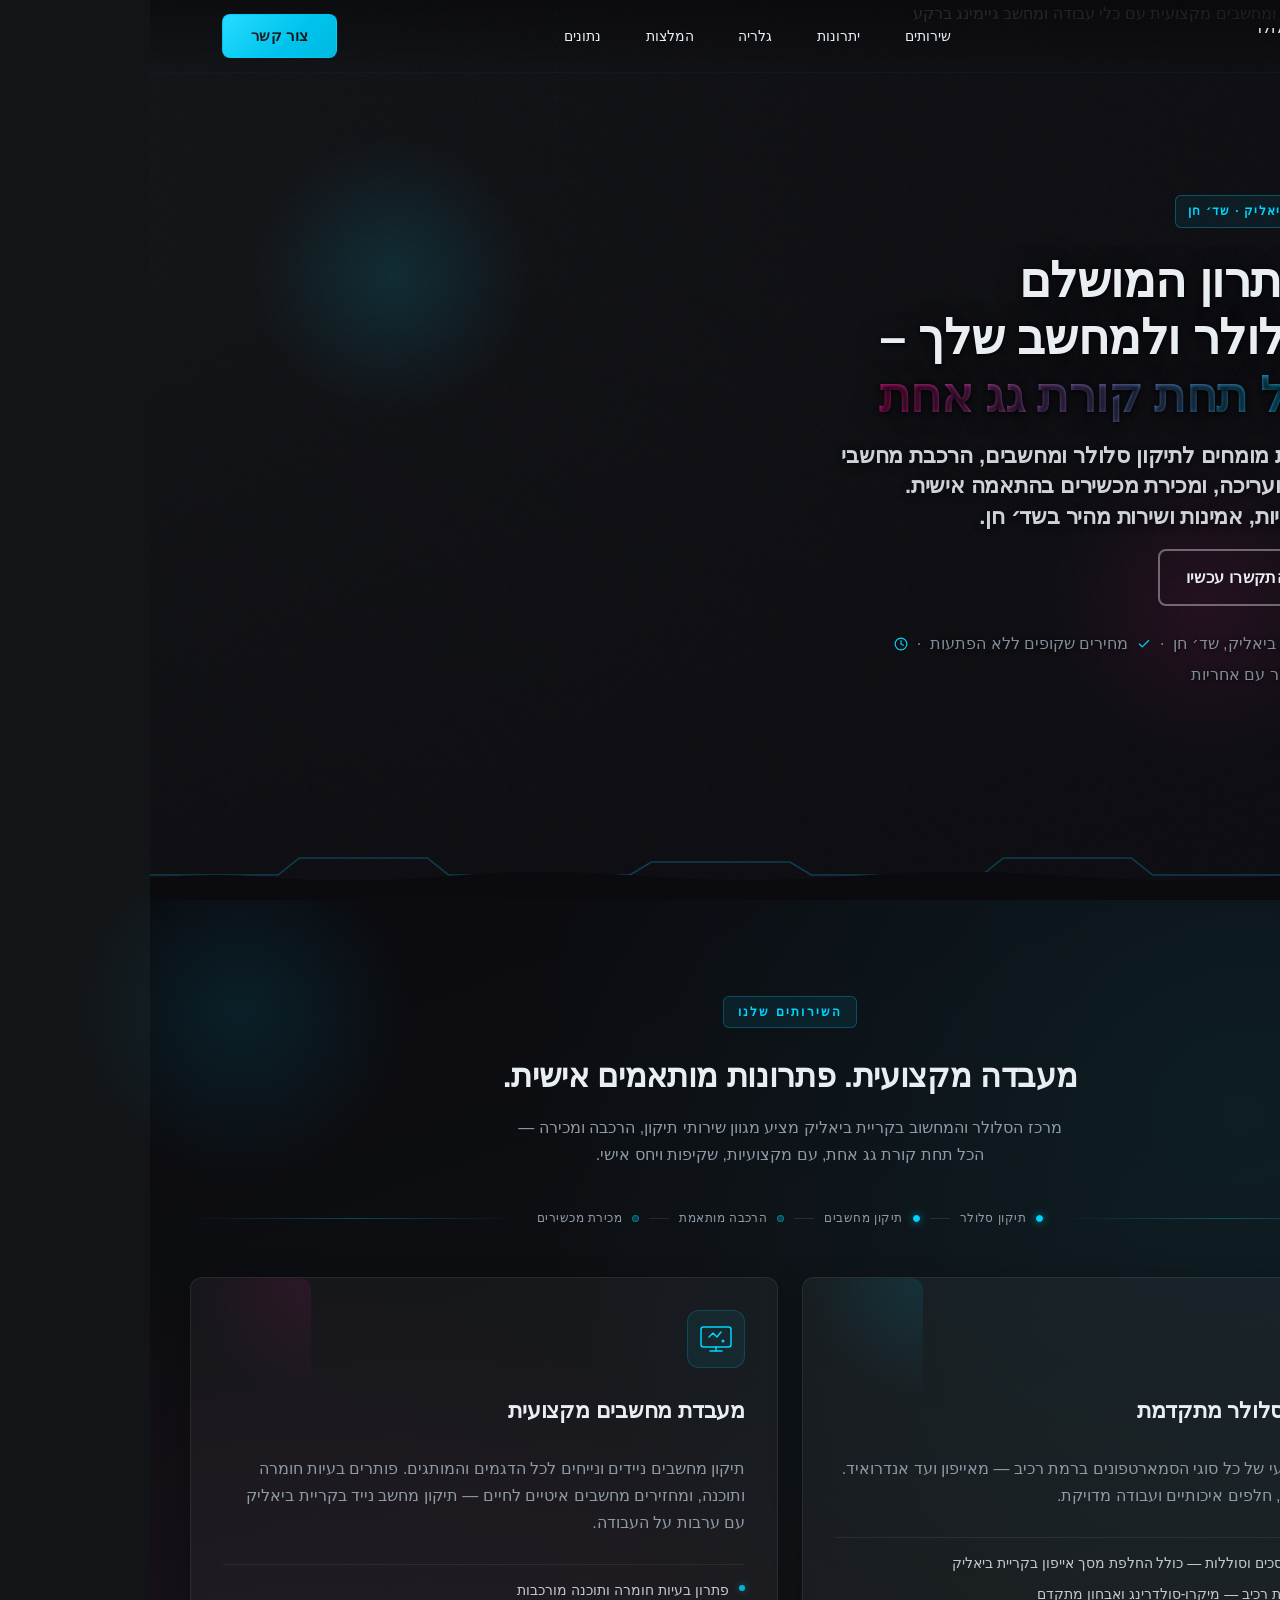
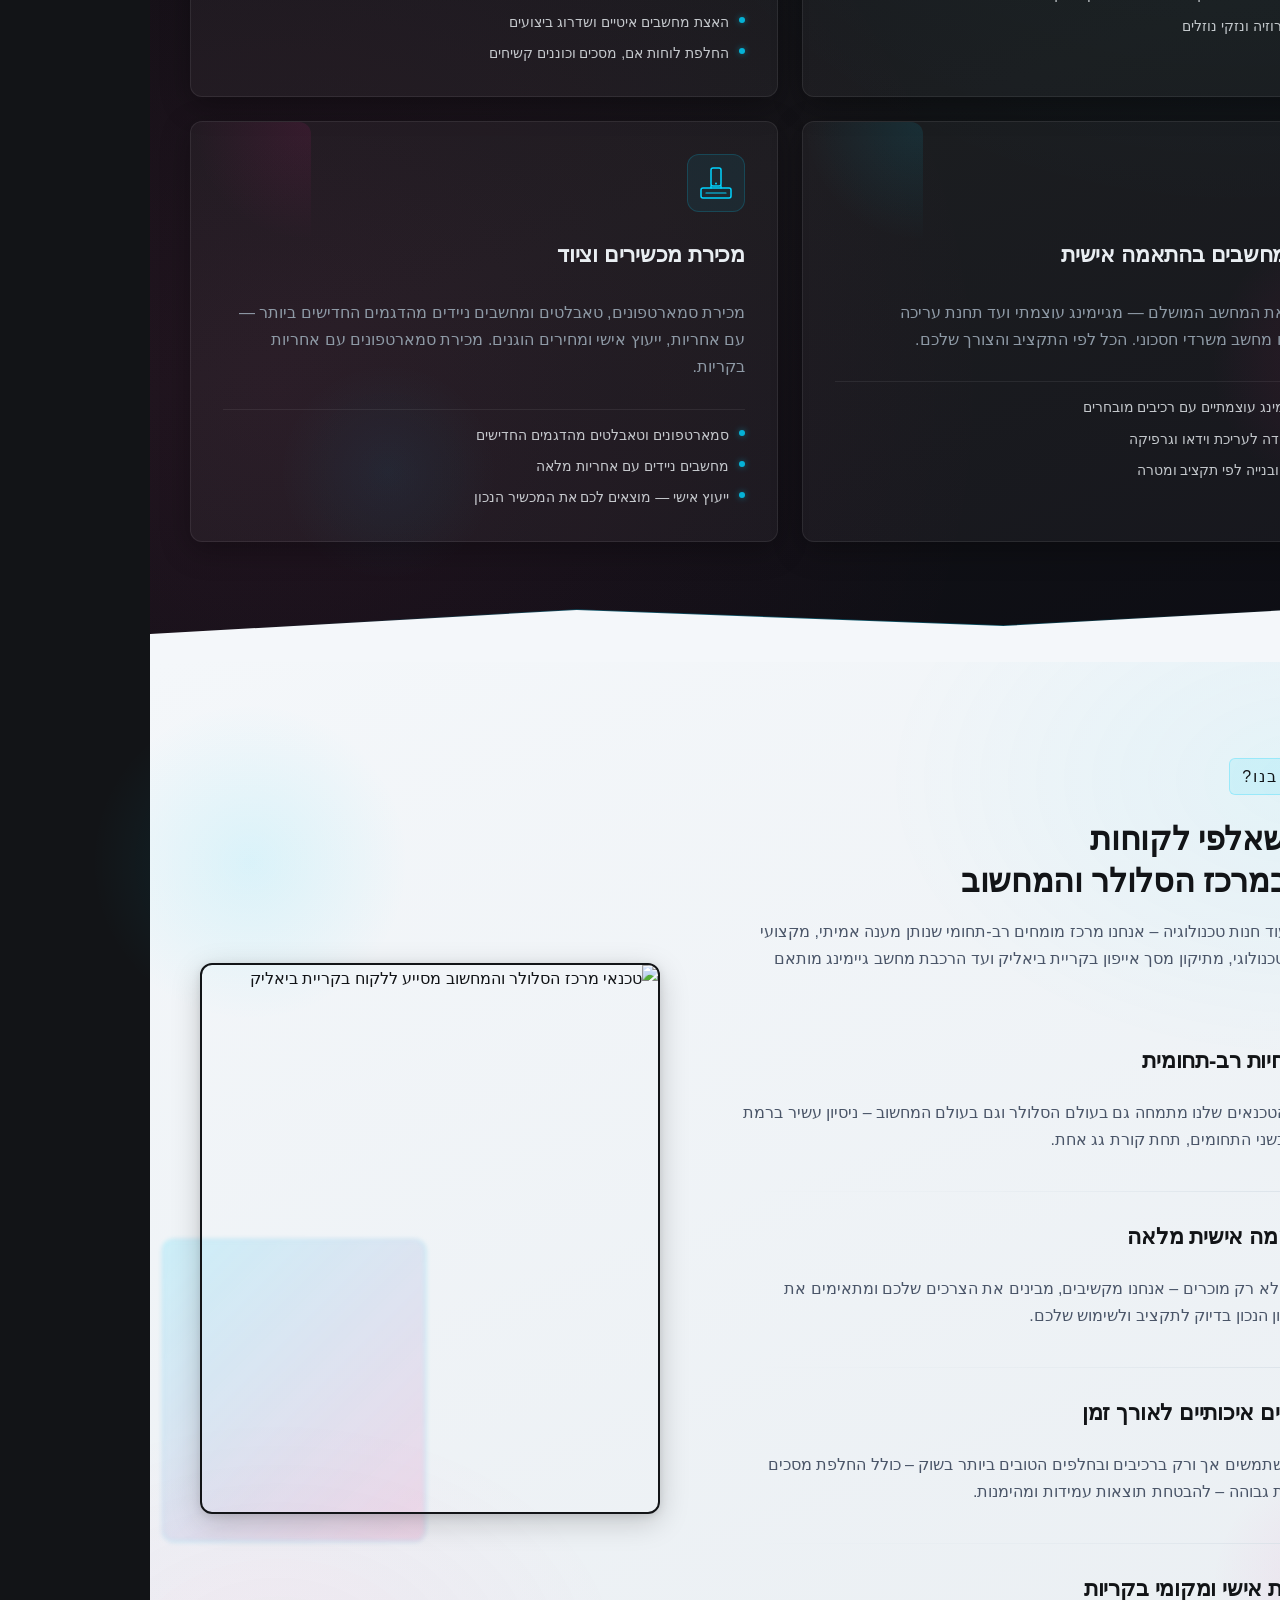
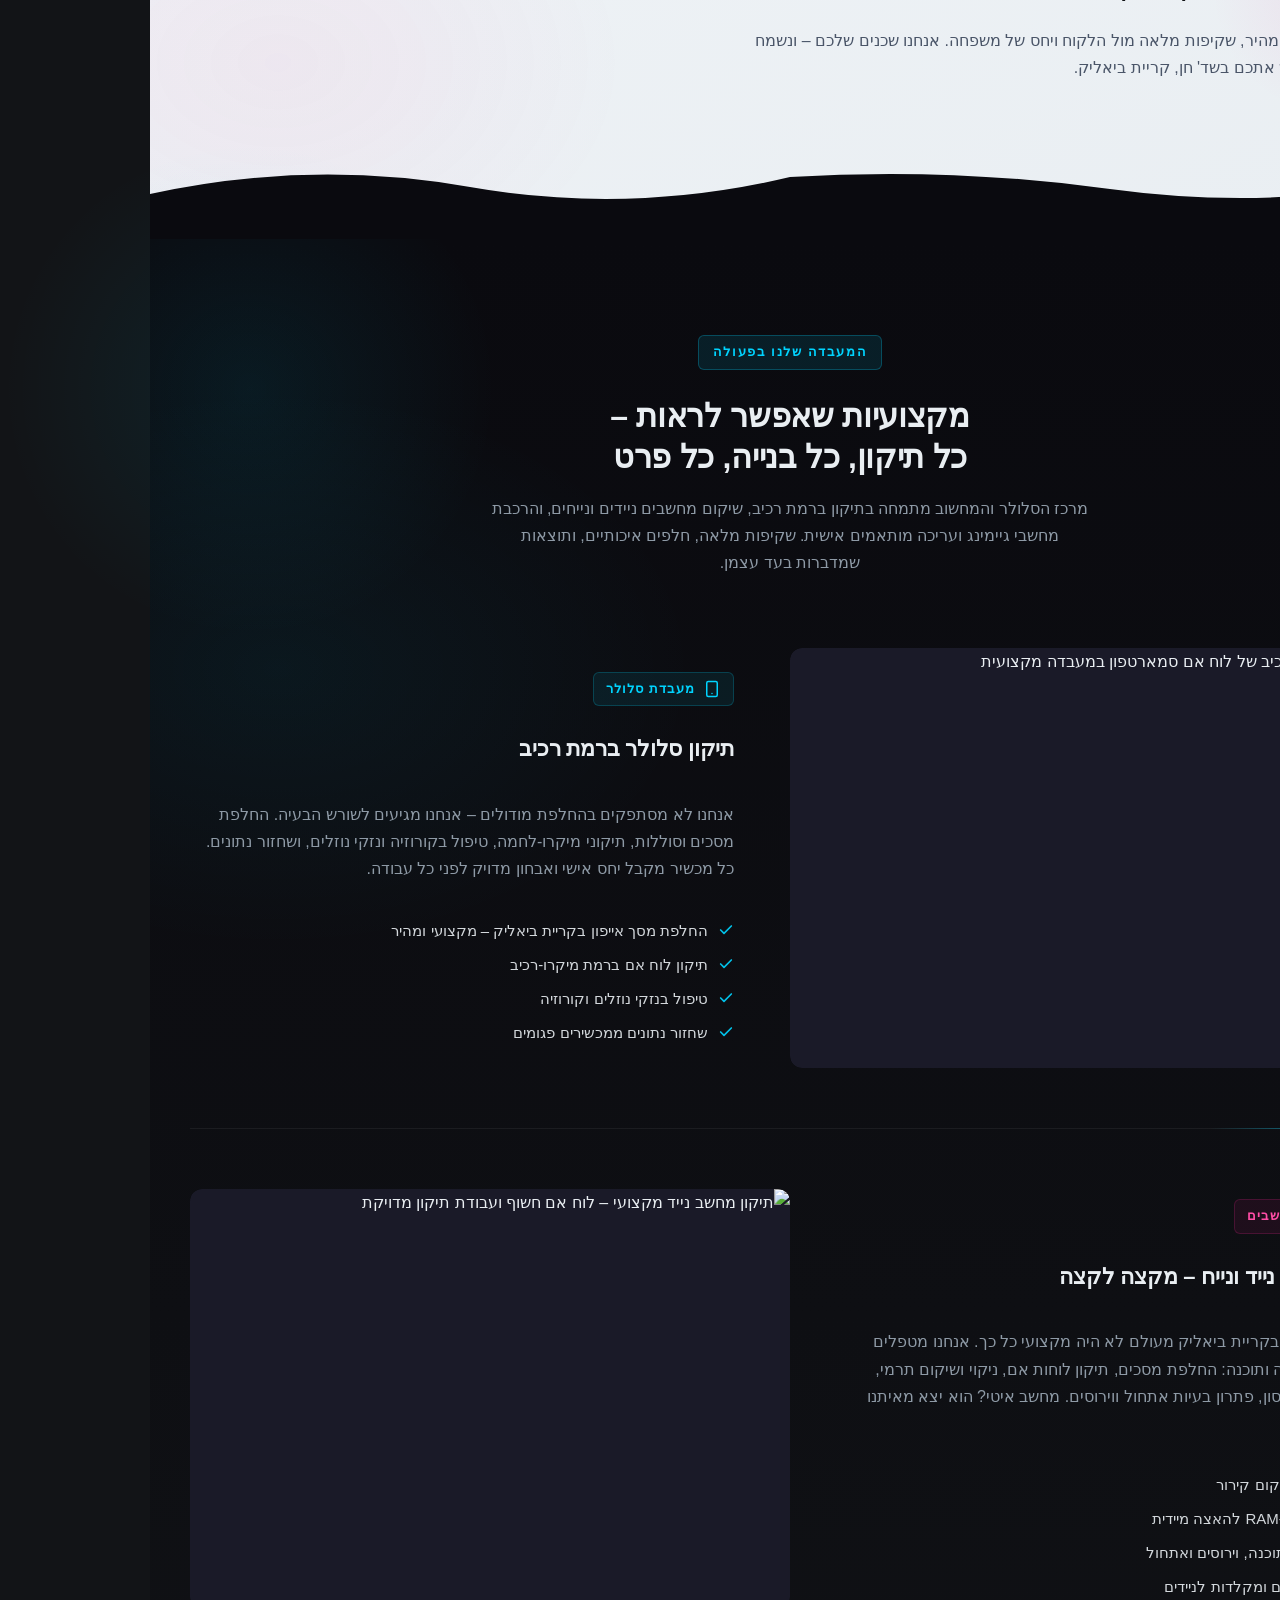
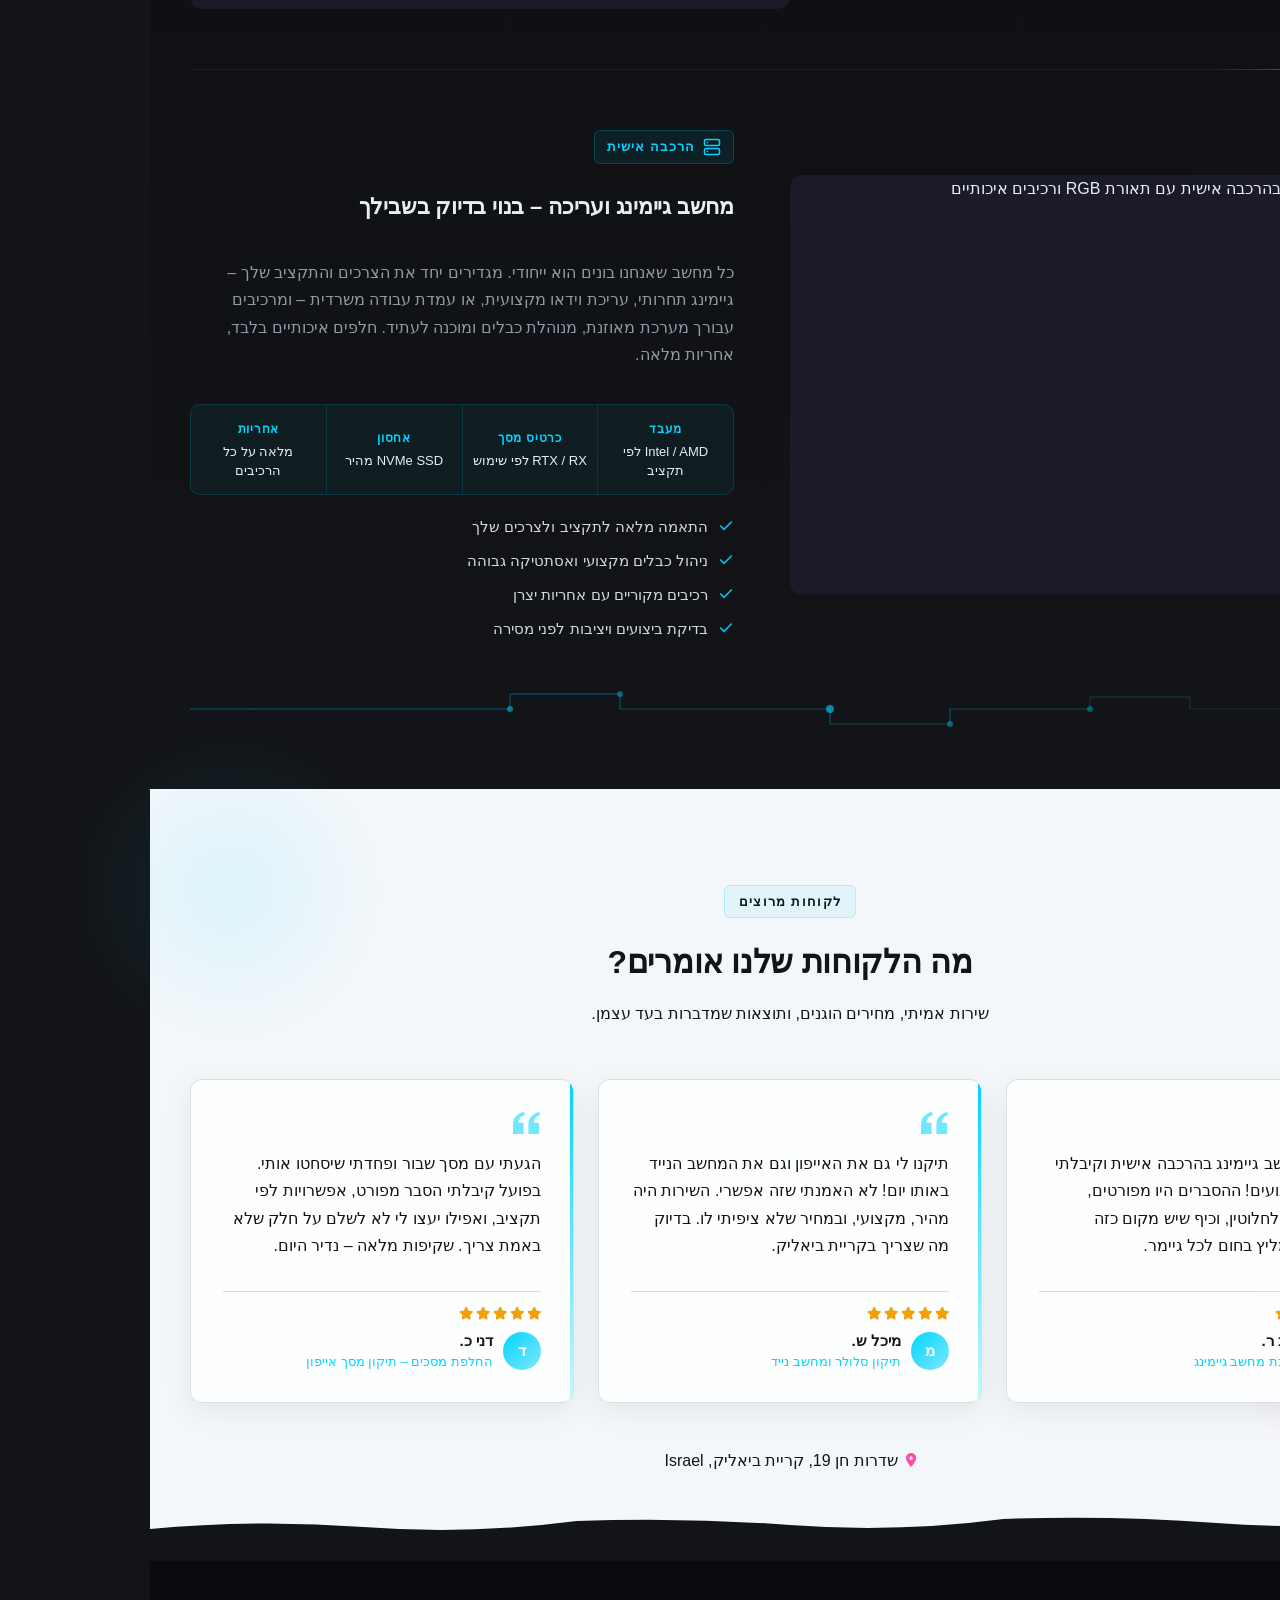
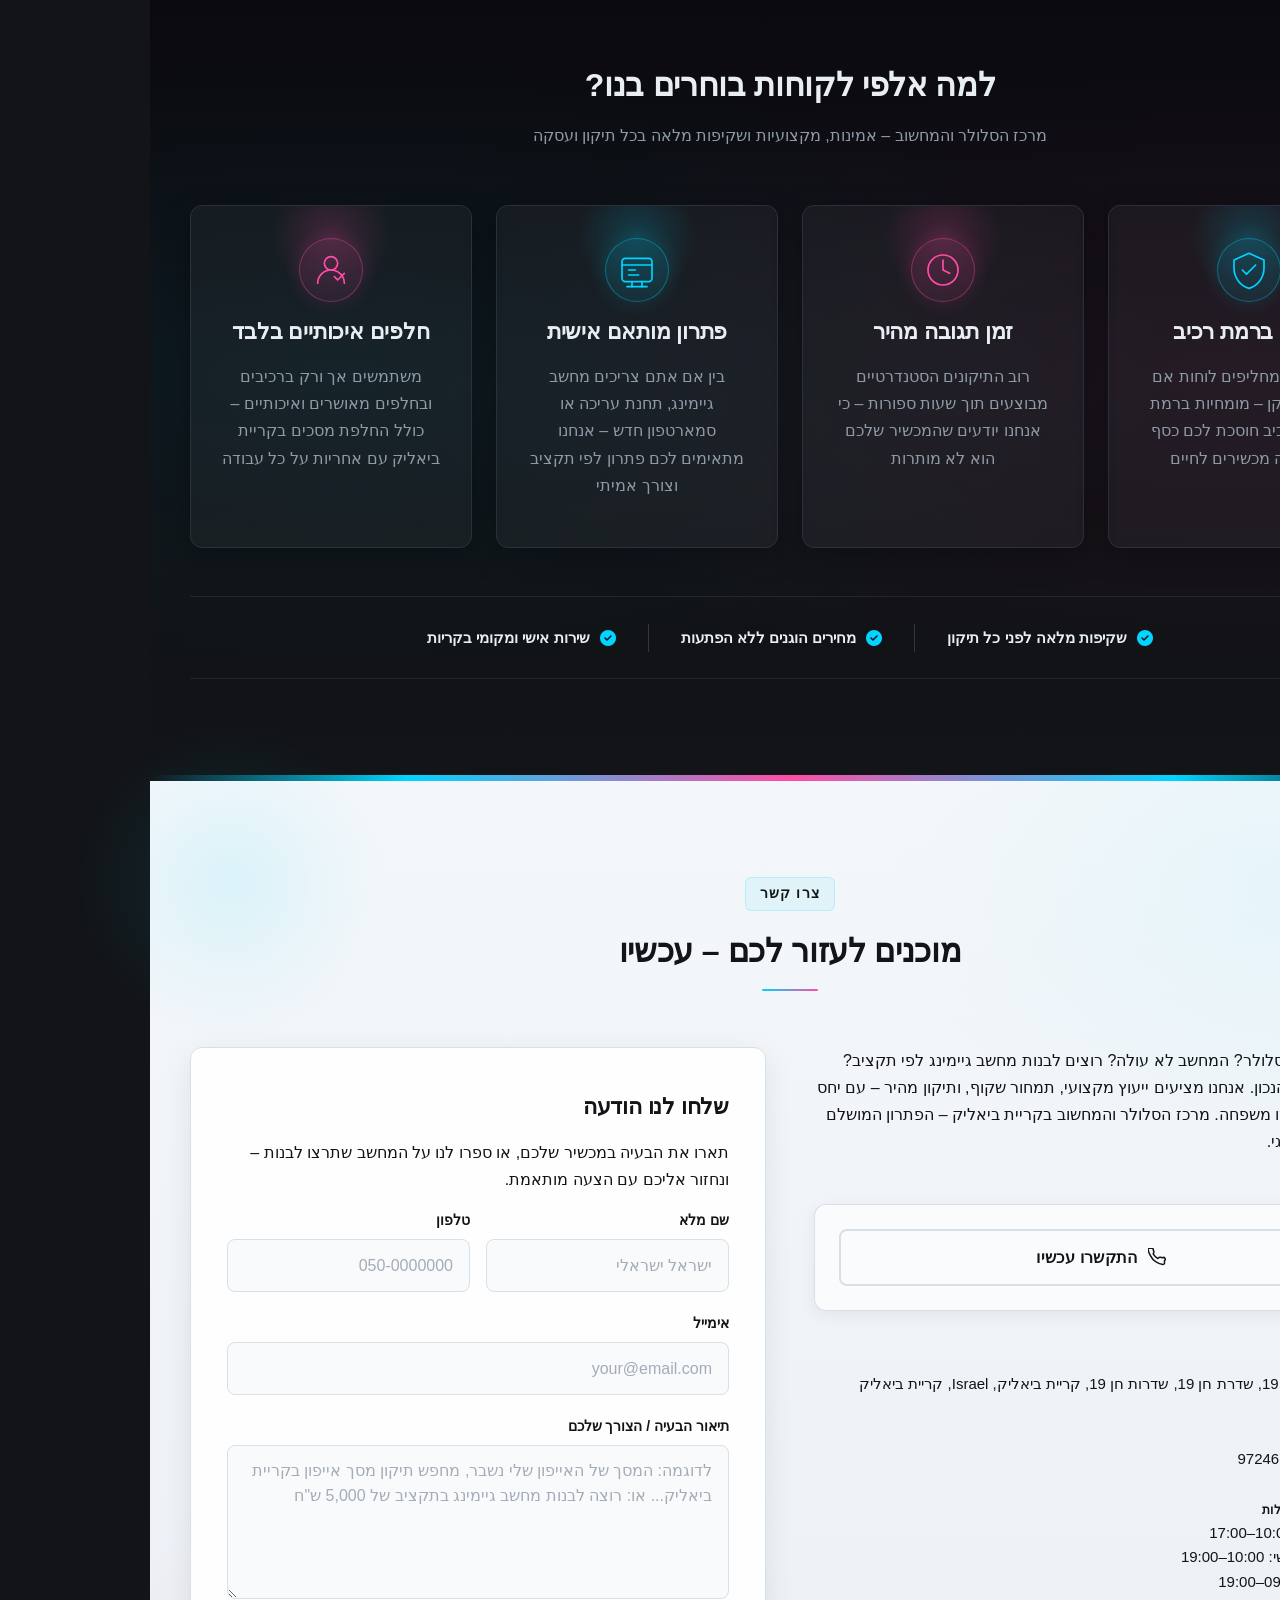
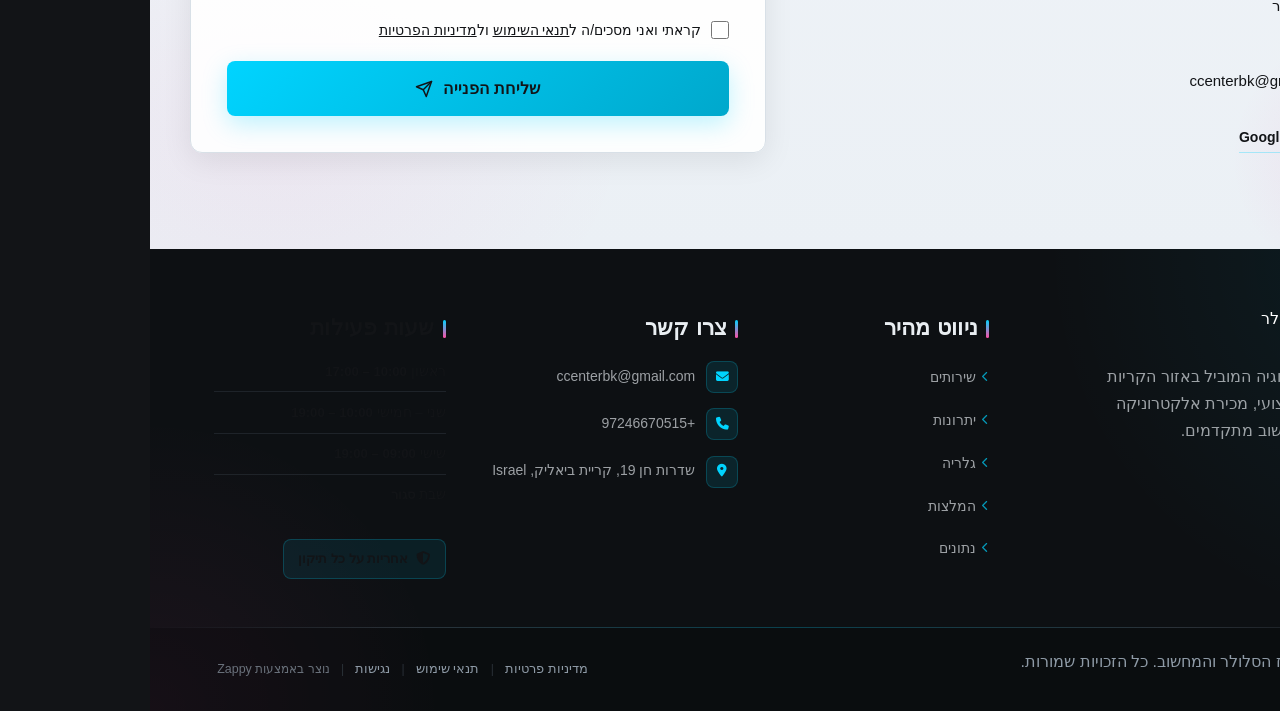
==== commit 38cdad4a: "Background sync: Progressive GitHub Sync" ====
--- a/index.html
+++ b/index.html
@@ -318,7 +318,7 @@
     </svg>
   </button>
 
-  <button class="phone-header-btn" data-phone="046670515" aria-label="Call">
+  <button class="phone-header-btn" data-phone="+97246670515" aria-label="Call">
     <svg width="20" height="20" viewBox="0 0 24 24" fill="currentColor">
       <path d="M22 16.92v3a2 2 0 0 1-2.18 2 19.79 19.79 0 0 1-8.63-3.07 19.5 19.5 0 0 1-6-6 19.79 19.79 0 0 1-3.07-8.67A2 2 0 0 1 4.11 2h3a2 2 0 0 1 2 1.72 12.84 12.84 0 0 0 .7 2.81 2 2 0 0 1-.45 2.11L8.09 9.91a16 16 0 0 0 6 6l1.27-1.27a2 2 0 0 1 2.11-.45 12.84 12.84 0 0 0 2.81.7A2 2 0 0 1 22 16.92z"></path>
     </svg>
@@ -797,7 +797,7 @@
           <svg data-element-type="icon" data-icon-type="svg" xmlns="http://www.w3.org/2000/svg" width="20" height="20" viewBox="0 0 24 24" fill="currentColor" aria-hidden="true"><path d="M17.472 14.382c-.297-.149-1.758-.867-2.03-.967-.273-.099-.471-.148-.67.15-.197.297-.767.966-.94 1.164-.173.199-.347.223-.644.075-.297-.15-1.255-.463-2.39-1.475-.883-.788-1.48-1.761-1.653-2.059-.173-.297-.018-.458.13-.606.134-.133.298-.347.446-.52.149-.174.198-.298.298-.497.099-.198.05-.371-.025-.52-.075-.149-.669-1.612-.916-2.207-.242-.579-.487-.5-.669-.51-.173-.008-.371-.01-.57-.01-.198 0-.52.074-.792.372-.272.297-1.04 1.016-1.04 2.479 0 1.462 1.065 2.875 1.213 3.074.149.198 2.096 3.2 5.077 4.487.709.306 1.262.489 1.694.625.712.227 1.36.195 1.871.118.571-.085 1.758-.719 2.006-1.413.248-.694.248-1.289.173-1.413-.074-.124-.272-.198-.57-.347m-5.421 7.403h-.004a9.87 9.87 0 01-5.031-1.378l-.361-.214-3.741.982.998-3.648-.235-.374a9.86 9.86 0 01-1.51-5.26c.001-5.45 4.436-9.884 9.888-9.884 2.64 0 5.122 1.03 6.988 2.898a9.825 9.825 0 012.893 6.994c-.003 5.45-4.437 9.884-9.885 9.884m8.413-18.297A11.815 11.815 0 0012.05 0C5.495 0 .16 5.335.157 11.892c0 2.096.547 4.142 1.588 5.945L.057 24l6.305-1.654a11.882 11.882 0 005.683 1.448h.005c6.554 0 11.89-5.335 11.893-11.893a11.821 11.821 0 00-3.48-8.413z"></path></svg>
           ייעוץ וקבלת הצעת מחיר בוואטסאפ
         </a>
-        <a href="tel:046670515" class="index-hero-btn-secondary">
+        <a href="tel:+97246670515" class="index-hero-btn-secondary">
           <svg data-element-type="icon" data-icon-type="svg" xmlns="http://www.w3.org/2000/svg" width="18" height="18" viewBox="0 0 24 24" fill="none" stroke="currentColor" stroke-width="2" stroke-linecap="round" stroke-linejoin="round" aria-hidden="true"><path d="M22 16.92v3a2 2 0 01-2.18 2 19.79 19.79 0 01-8.63-3.07A19.5 19.5 0 013.07 9.81a19.79 19.79 0 01-3.07-8.67A2 2 0 012 .18h3a2 2 0 012 1.72c.127.96.361 1.903.7 2.81a2 2 0 01-.45 2.11L6.09 7.91a16 16 0 006 6l1.27-1.27a2 2 0 012.11-.45c.907.339 1.85.573 2.81.7A2 2 0 0122 16.92z"></path></svg>
           התקשרו עכשיו
         </a>
@@ -1383,7 +1383,7 @@
 
     <!-- Community trust line -->
     <p class="its-community-line">
-      <i class="fas fa-map-marker-alt" aria-hidden="true"></i>שדרת חן 19, קריית ביאליק, Israel</p>
+      <i class="fas fa-map-marker-alt" aria-hidden="true"></i> שדרות חן 19, קריית ביאליק, Israel</p>
 
   </div><!-- /container -->
 
@@ -1545,7 +1545,7 @@
             </svg>
             ייעוץ מקצועי בוואטסאפ
           </a>
-          <a href="tel:046670515" class="btn-call">
+          <a href="tel:+97246670515" class="btn-call">
             <svg data-element-type="icon" data-icon-type="svg" xmlns="http://www.w3.org/2000/svg" width="18" height="18" viewBox="0 0 24 24" fill="none" stroke="currentColor" stroke-width="2" stroke-linecap="round" stroke-linejoin="round" aria-hidden="true">
               <path d="M22 16.92v3a2 2 0 01-2.18 2 19.79 19.79 0 01-8.63-3.07A19.5 19.5 0 013.07 9.81a19.79 19.79 0 01-3.07-8.63A2 2 0 012 .18h3a2 2 0 012 1.72c.127.96.361 1.903.7 2.81a2 2 0 01-.45 2.11L6.91 7.91a16 16 0 006.18 6.18l1.27-1.27a2 2 0 012.11-.45c.907.339 1.85.573 2.81.7A2 2 0 0122 16.92z"></path>
             </svg>
@@ -1563,7 +1563,7 @@
             </div>
             <div class="contact-detail-content">
               <span class="contact-detail-label">כתובת</span>
-              <span class="contact-detail-value">שדרת חן 19, שדרת חן 19, קריית ביאליק, Israel, קריית ביאליק</span>
+              <span class="contact-detail-value">שדרת חן 19, שדרת חן 19,  שדרות חן 19, קריית ביאליק, Israel, קריית ביאליק</span>
             </div>
           </div>
 
@@ -1575,7 +1575,7 @@
             </div>
             <div class="contact-detail-content">
               <span class="contact-detail-label">טלפון</span>
-              <a href="tel:046670515" class="contact-detail-link">046670515</a>
+              <a href="tel:+97246670515" class="contact-detail-link">+97246670515</a>
             </div>
           </div>
 
@@ -1611,7 +1611,7 @@
           </div>
         </div>
 
-        <a href="https://maps.google.com/?q=שדרת חן 19, שדרת חן 19, קריית ביאליק, Israel+קריית+ביאליק" target="_blank" rel="noopener noreferrer" class="contact-map-link">
+        <a href="https://maps.google.com/?q=שדרת חן 19, שדרת חן 19,  שדרות חן 19, קריית ביאליק, Israel+קריית+ביאליק" target="_blank" rel="noopener noreferrer" class="contact-map-link">
           <svg data-element-type="icon" data-icon-type="svg" xmlns="http://www.w3.org/2000/svg" width="16" height="16" viewBox="0 0 24 24" fill="none" stroke="currentColor" stroke-width="2" stroke-linecap="round" stroke-linejoin="round" aria-hidden="true">
             <polygon points="3 11 22 2 13 21 11 13 3 11"></polygon>
           </svg>
@@ -1709,10 +1709,10 @@
             </li>
             <li>
               <span class="contact-icon"><i class="fas fa-phone"></i></span>
-              <span class="contact-text"><a href="tel:046670515">046670515</a></span>
+              <span class="contact-text"><a href="tel:+97246670515">+97246670515</a></span>
             </li>
             <li><a href="/" style="display:flex;align-items:flex-start;gap:inherit"><span class="contact-icon"><i class="fas fa-map-marker-alt"></i></span>
-              <span class="contact-text">שדרת חן 19, קריית ביאליק, Israel</span></a></li>
+              <span class="contact-text"> שדרות חן 19, קריית ביאליק, Israel</span></a></li>
           </ul>
         </div>
 
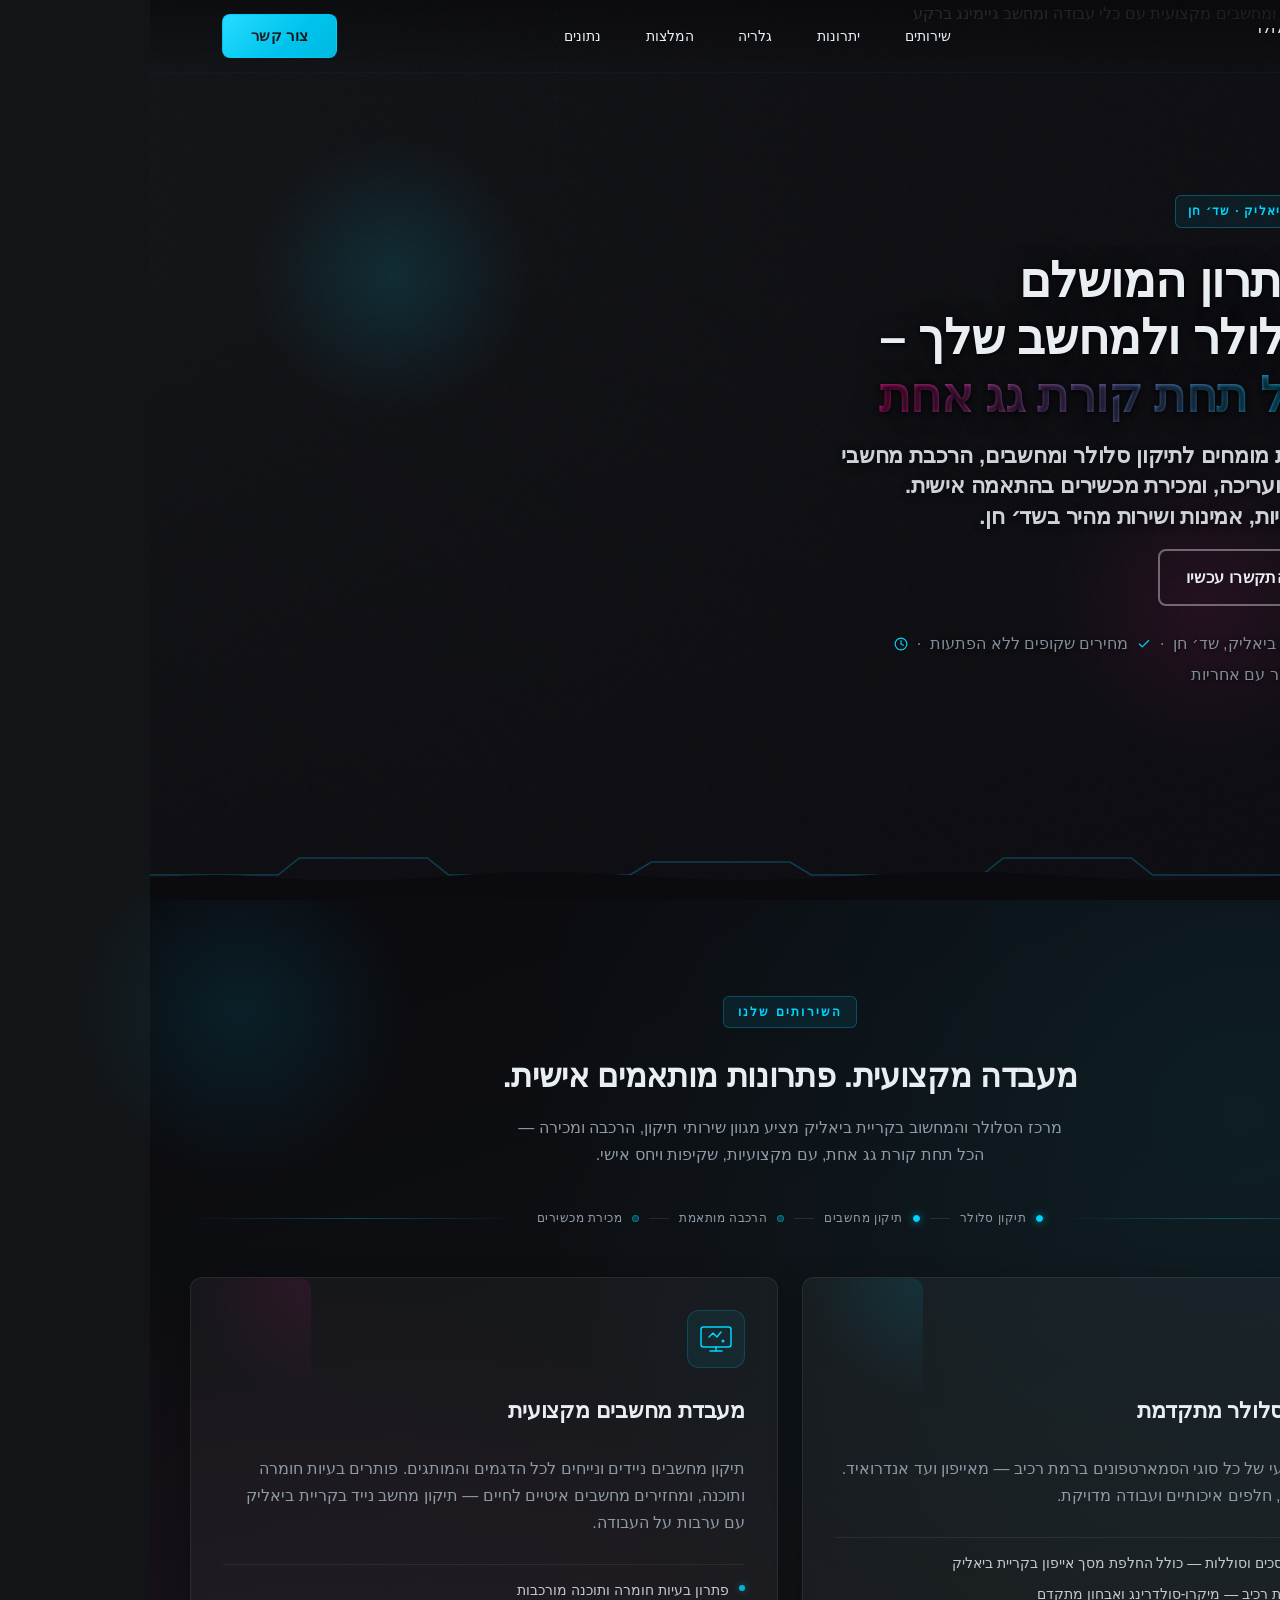
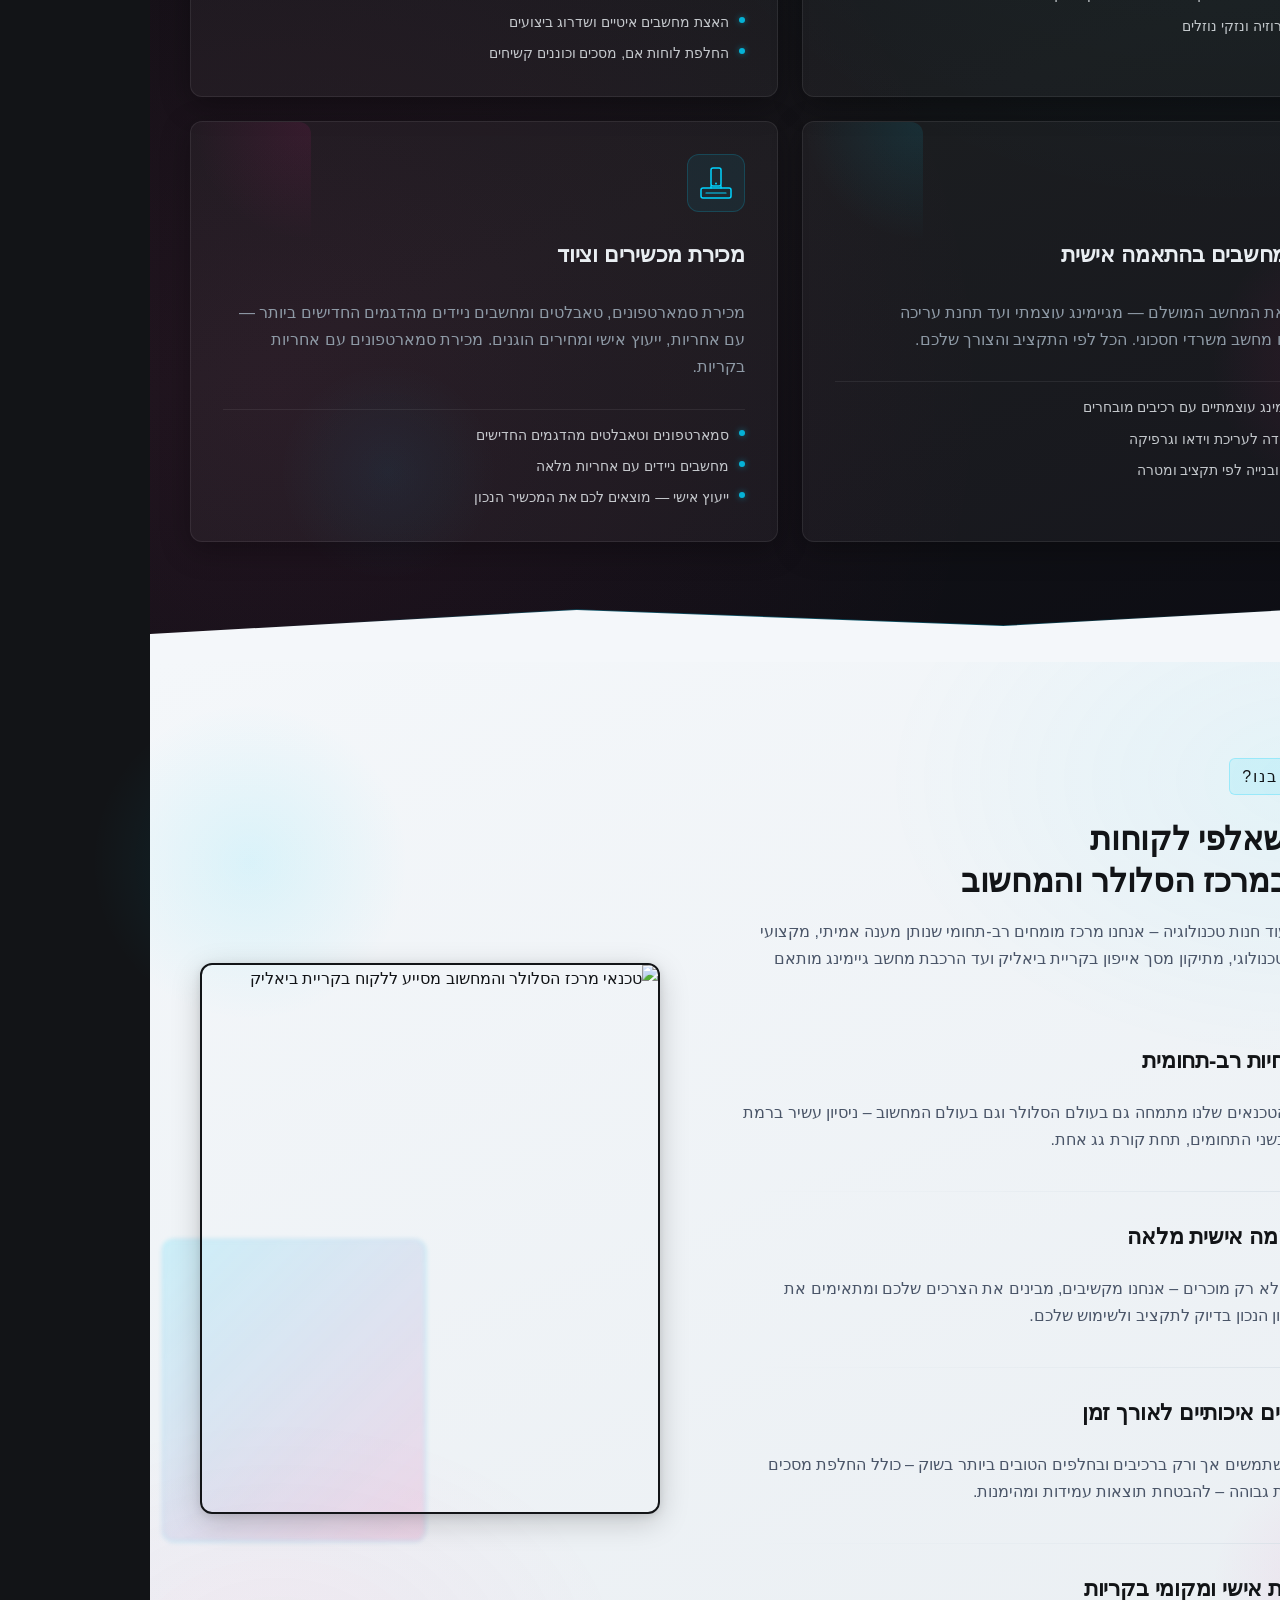
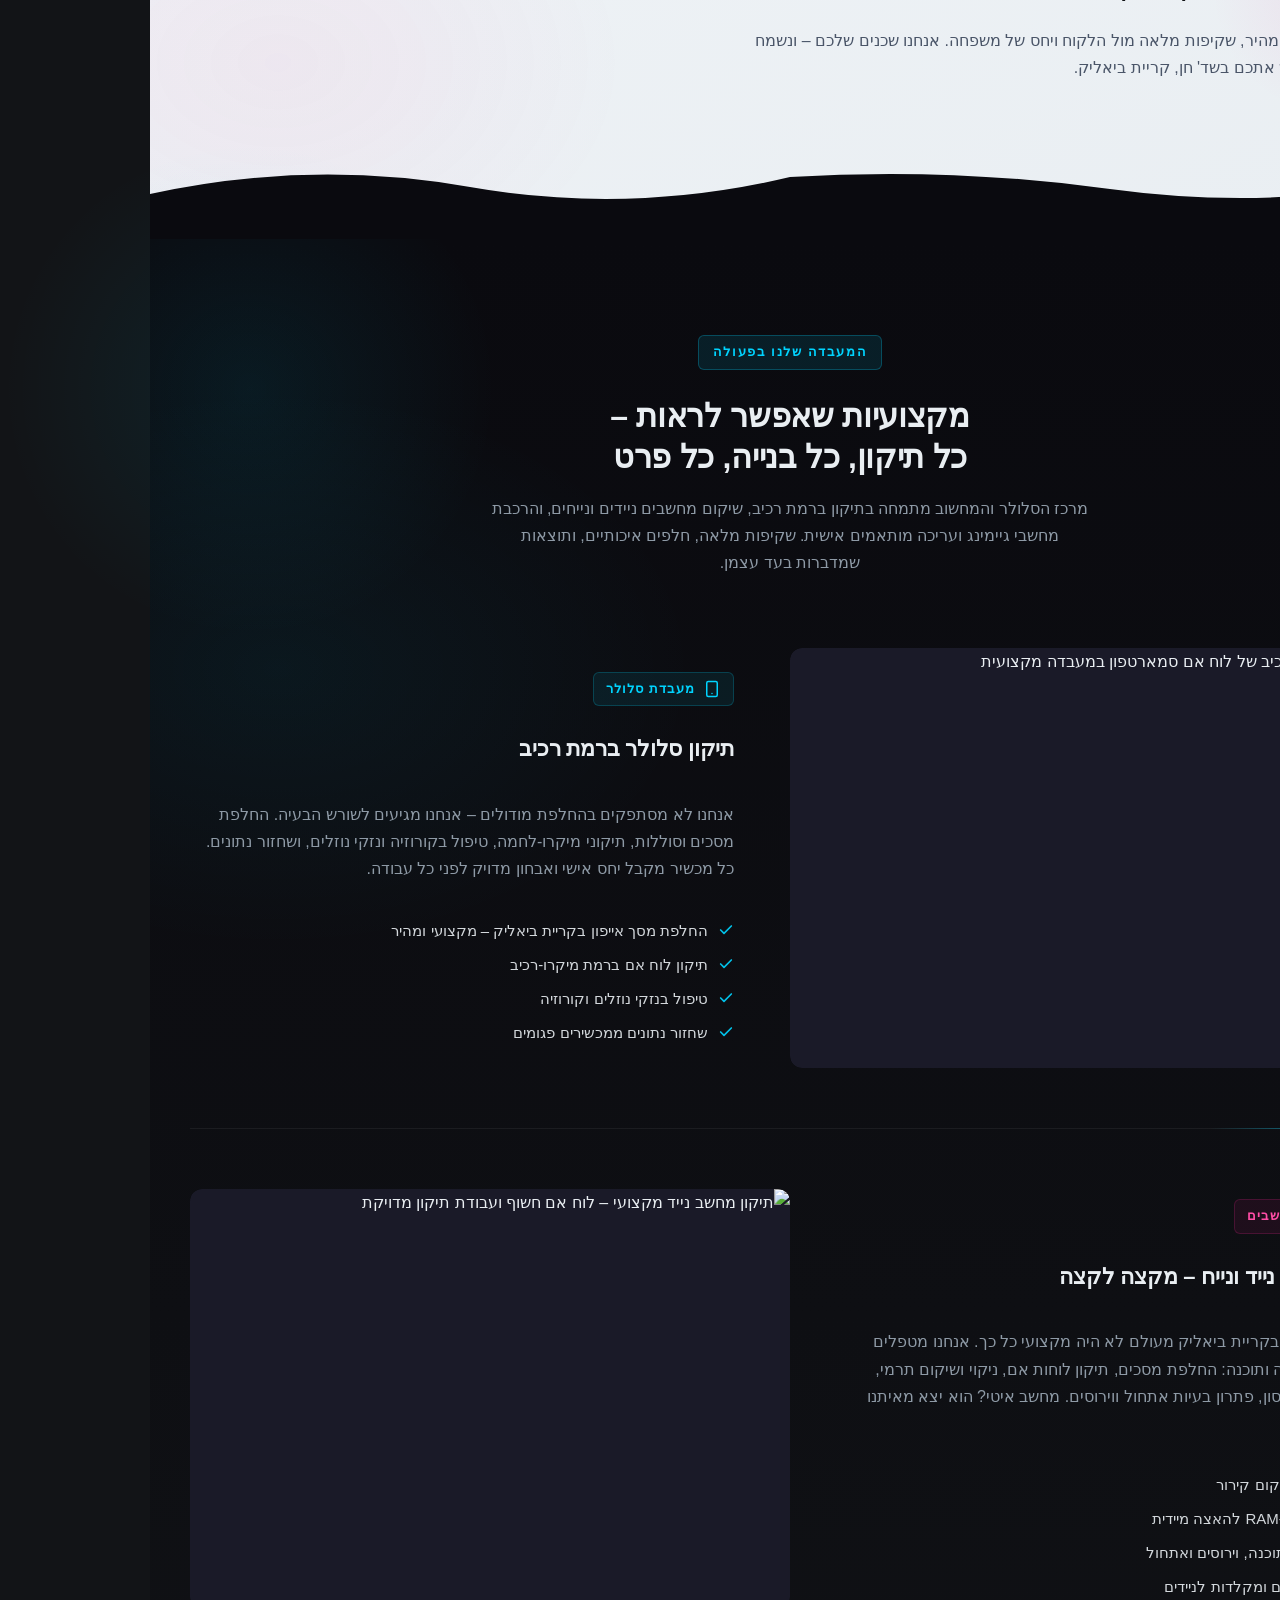
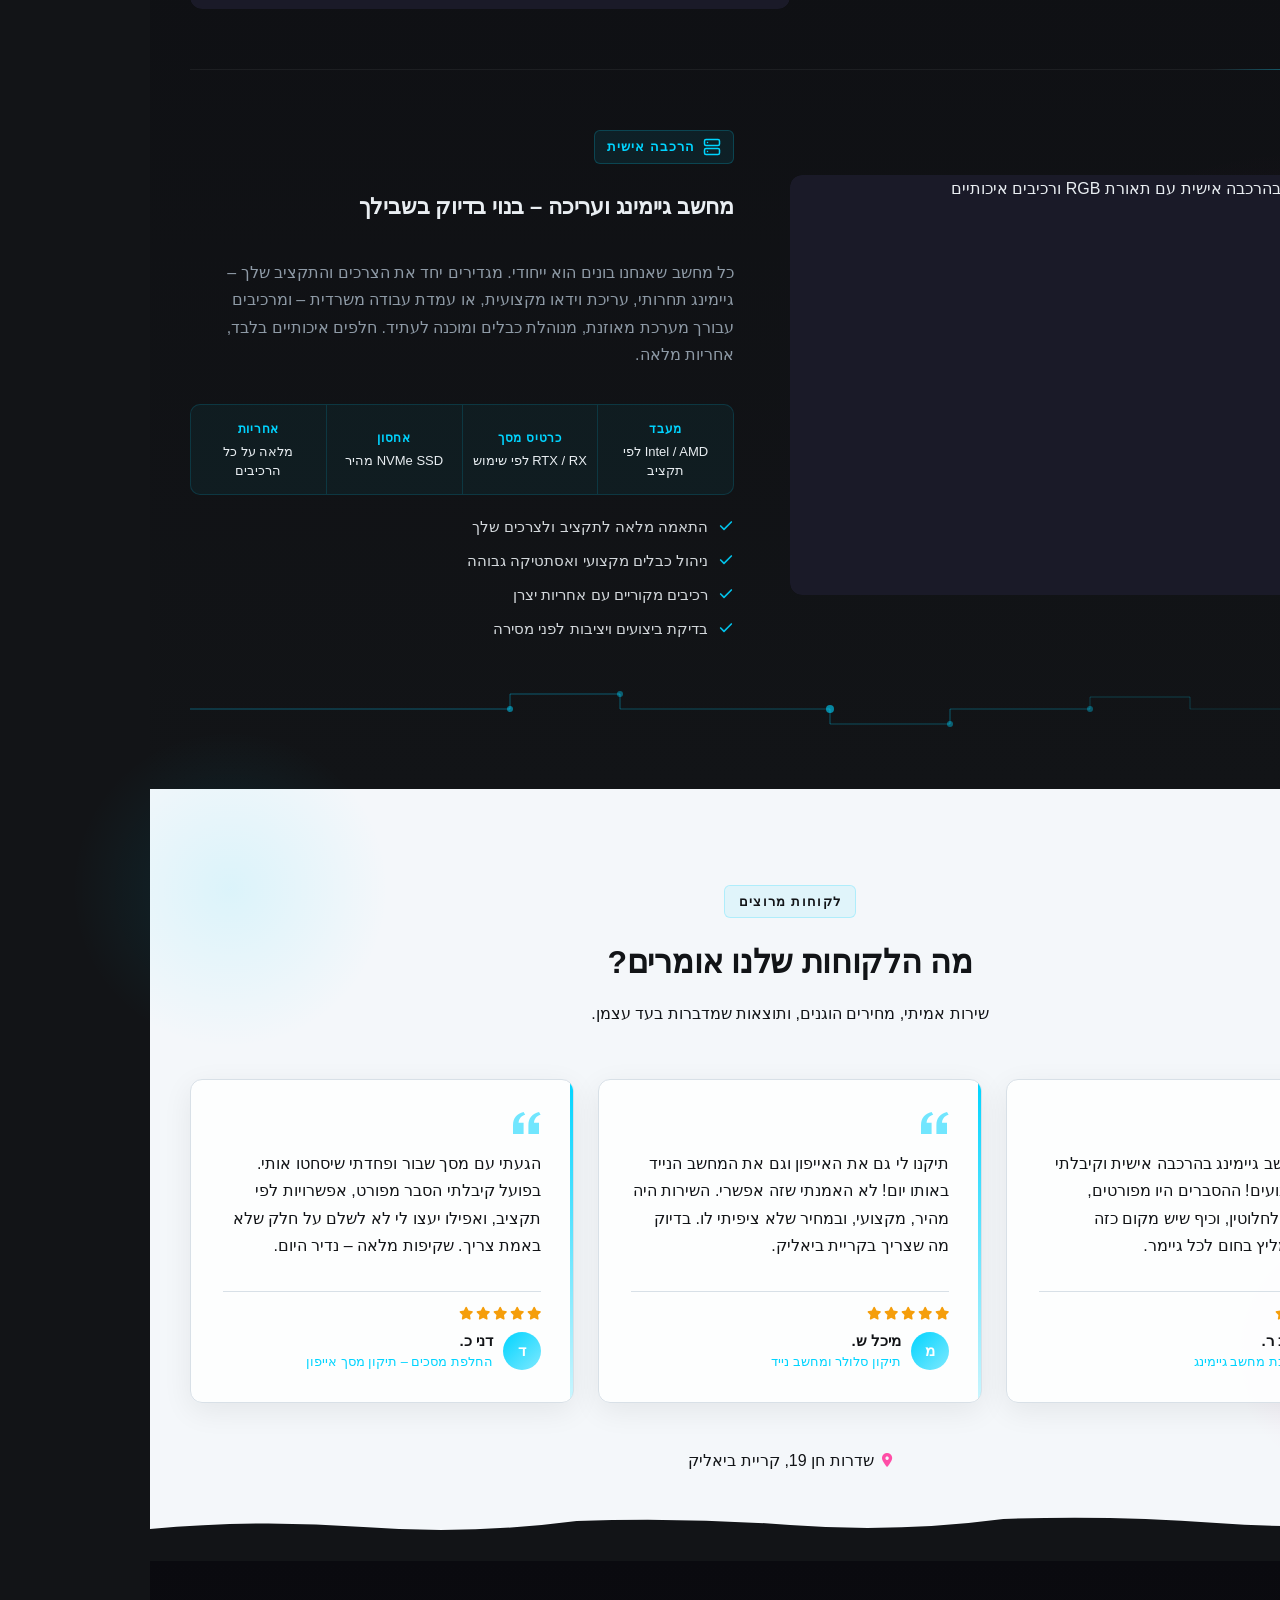
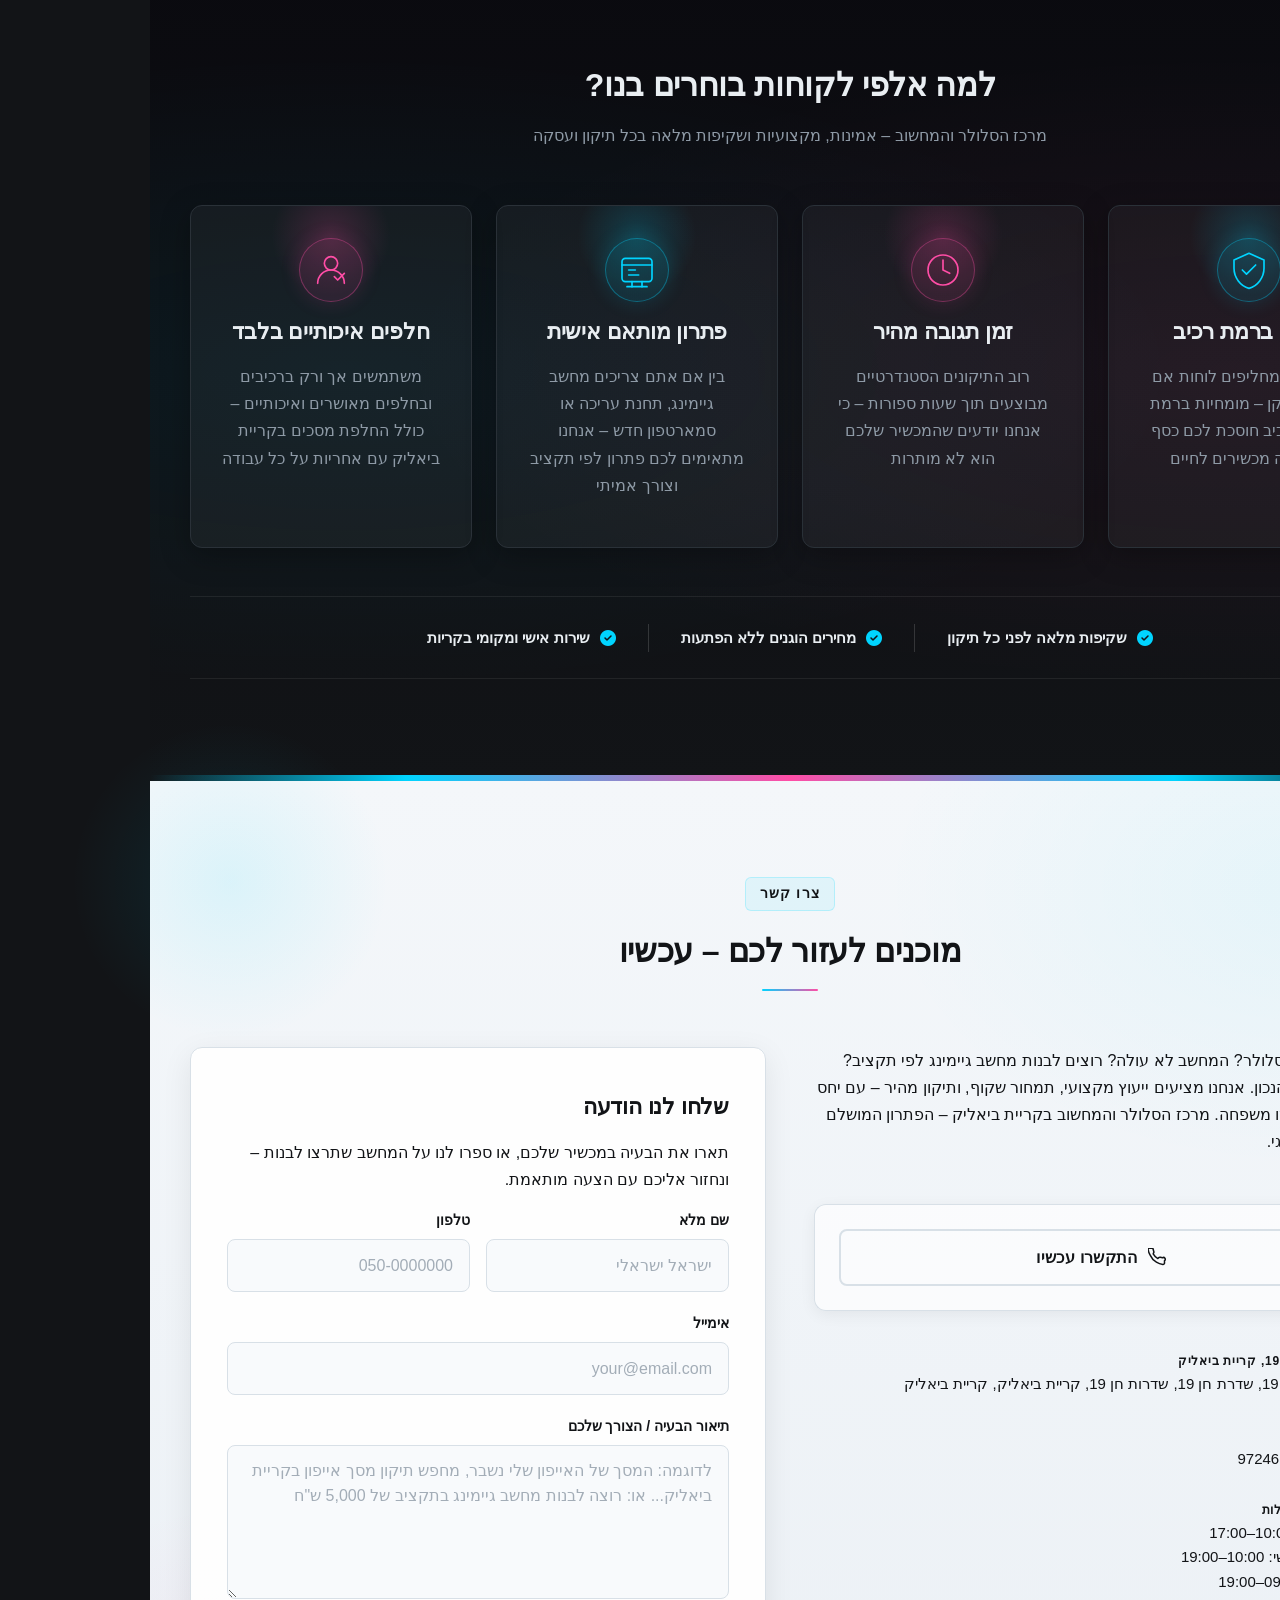
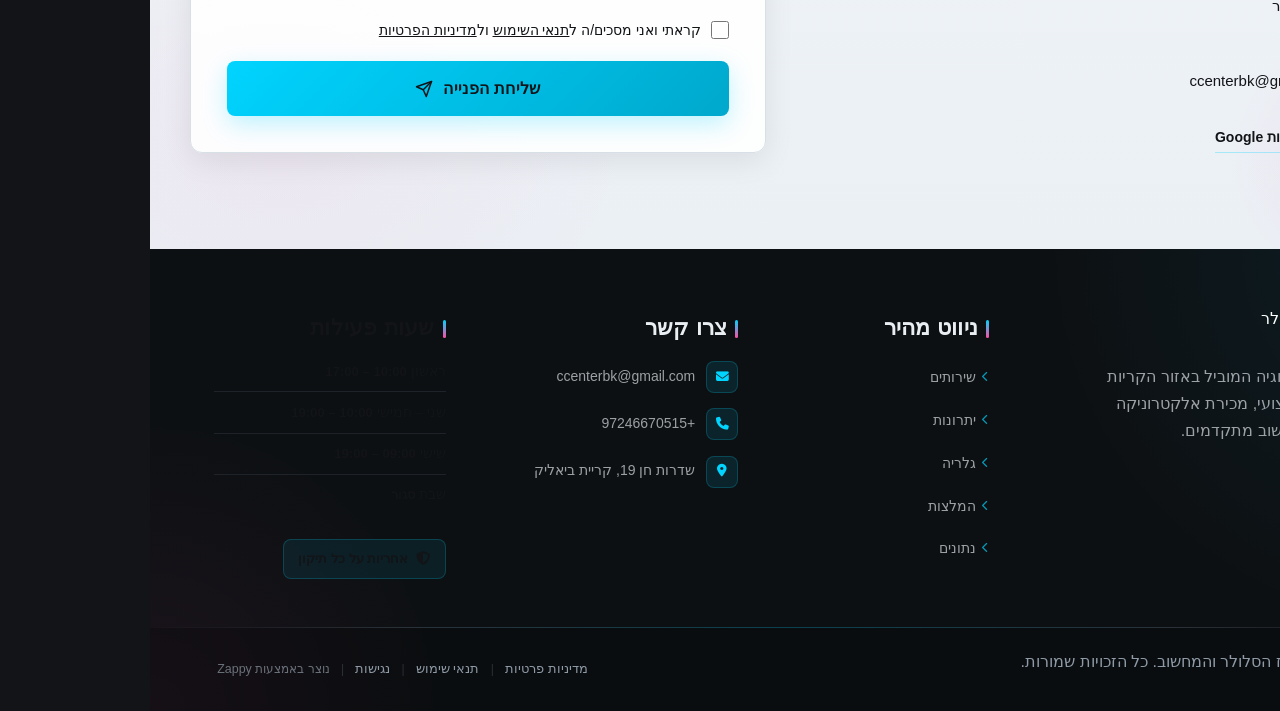
==== commit ad777c87: "Background sync: Progressive GitHub Sync" ====
--- a/index.html
+++ b/index.html
@@ -1383,7 +1383,7 @@
 
     <!-- Community trust line -->
     <p class="its-community-line">
-      <i class="fas fa-map-marker-alt" aria-hidden="true"></i> שדרות חן 19, קריית ביאליק, Israel</p>
+      <i class="fas fa-map-marker-alt" aria-hidden="true"></i> שדרות חן 19, קריית ביאליק</p>
 
   </div><!-- /container -->
 
@@ -1562,8 +1562,8 @@
               </svg>
             </div>
             <div class="contact-detail-content">
-              <span class="contact-detail-label">כתובת</span>
-              <span class="contact-detail-value">שדרת חן 19, שדרת חן 19,  שדרות חן 19, קריית ביאליק, Israel, קריית ביאליק</span>
+              <span class="contact-detail-label"> שדרות חן 19, קריית ביאליק</span>
+              <span class="contact-detail-value">שדרת חן 19, שדרת חן 19,  שדרות חן 19, קריית ביאליק, קריית ביאליק</span>
             </div>
           </div>
 
@@ -1611,7 +1611,7 @@
           </div>
         </div>
 
-        <a href="https://maps.google.com/?q=שדרת חן 19, שדרת חן 19,  שדרות חן 19, קריית ביאליק, Israel+קריית+ביאליק" target="_blank" rel="noopener noreferrer" class="contact-map-link">
+        <a href="https://maps.google.com/?q=שדרת חן 19, שדרת חן 19,  שדרות חן 19, קריית ביאליק+קריית+ביאליק" target="_blank" rel="noopener noreferrer" class="contact-map-link" style="display:flex;align-items:flex-start;gap:inherit">
           <svg data-element-type="icon" data-icon-type="svg" xmlns="http://www.w3.org/2000/svg" width="16" height="16" viewBox="0 0 24 24" fill="none" stroke="currentColor" stroke-width="2" stroke-linecap="round" stroke-linejoin="round" aria-hidden="true">
             <polygon points="3 11 22 2 13 21 11 13 3 11"></polygon>
           </svg>
@@ -1712,7 +1712,7 @@
               <span class="contact-text"><a href="tel:+97246670515">+97246670515</a></span>
             </li>
             <li><a href="/" style="display:flex;align-items:flex-start;gap:inherit"><span class="contact-icon"><i class="fas fa-map-marker-alt"></i></span>
-              <span class="contact-text"> שדרות חן 19, קריית ביאליק, Israel</span></a></li>
+              <span class="contact-text"> שדרות חן 19, קריית ביאליק</span></a></li>
           </ul>
         </div>
 
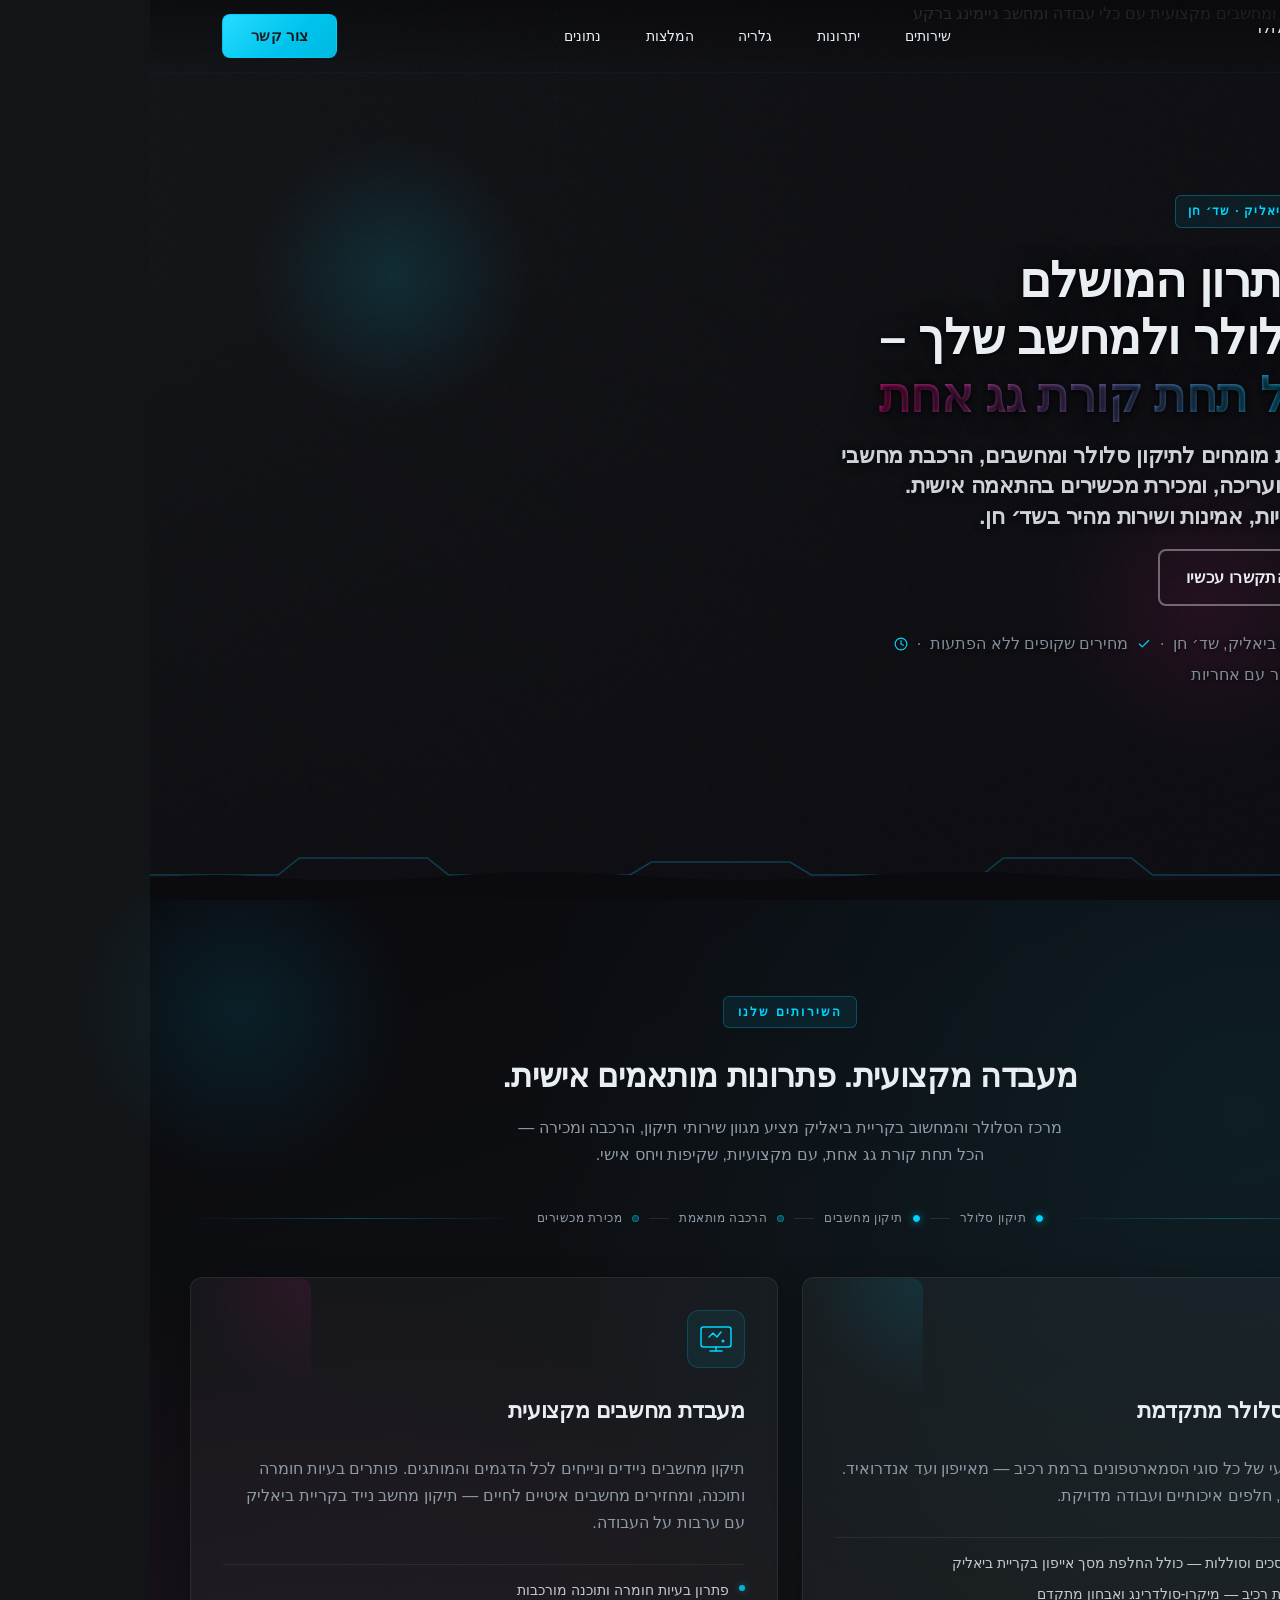
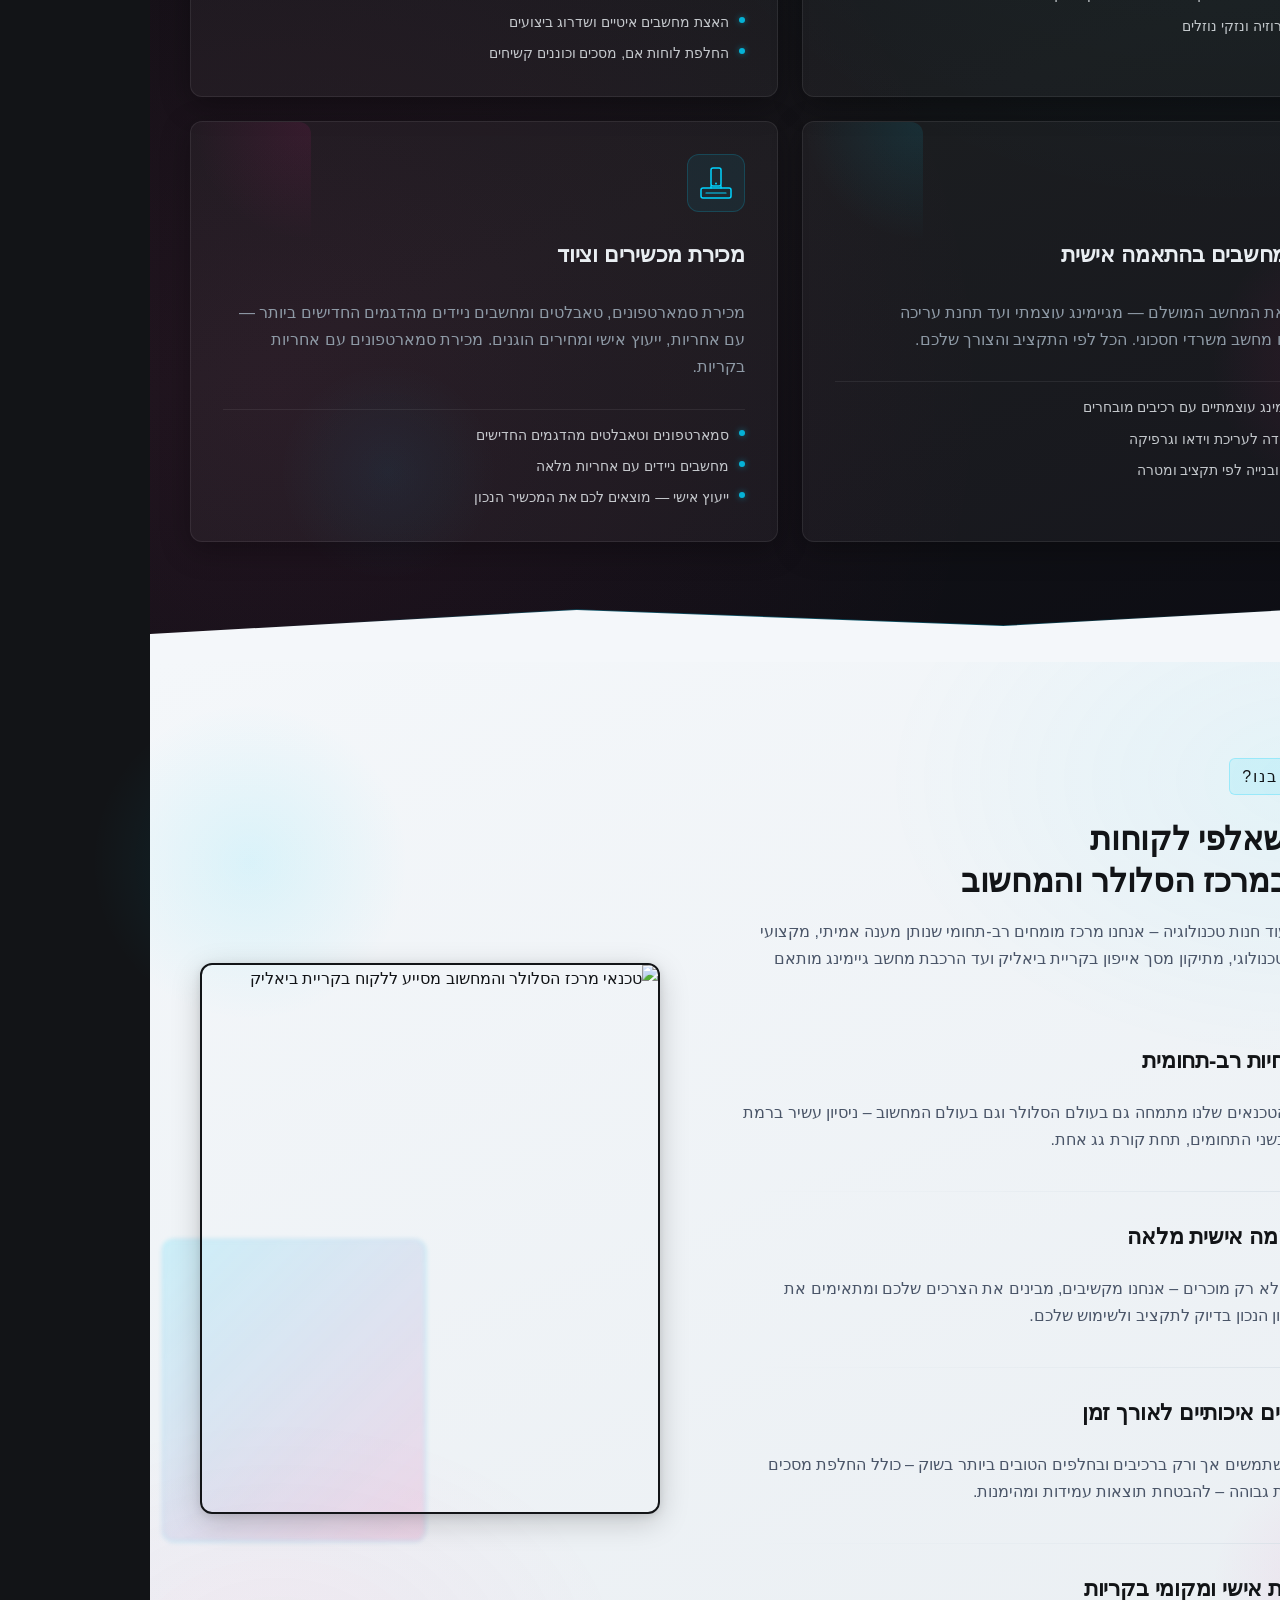
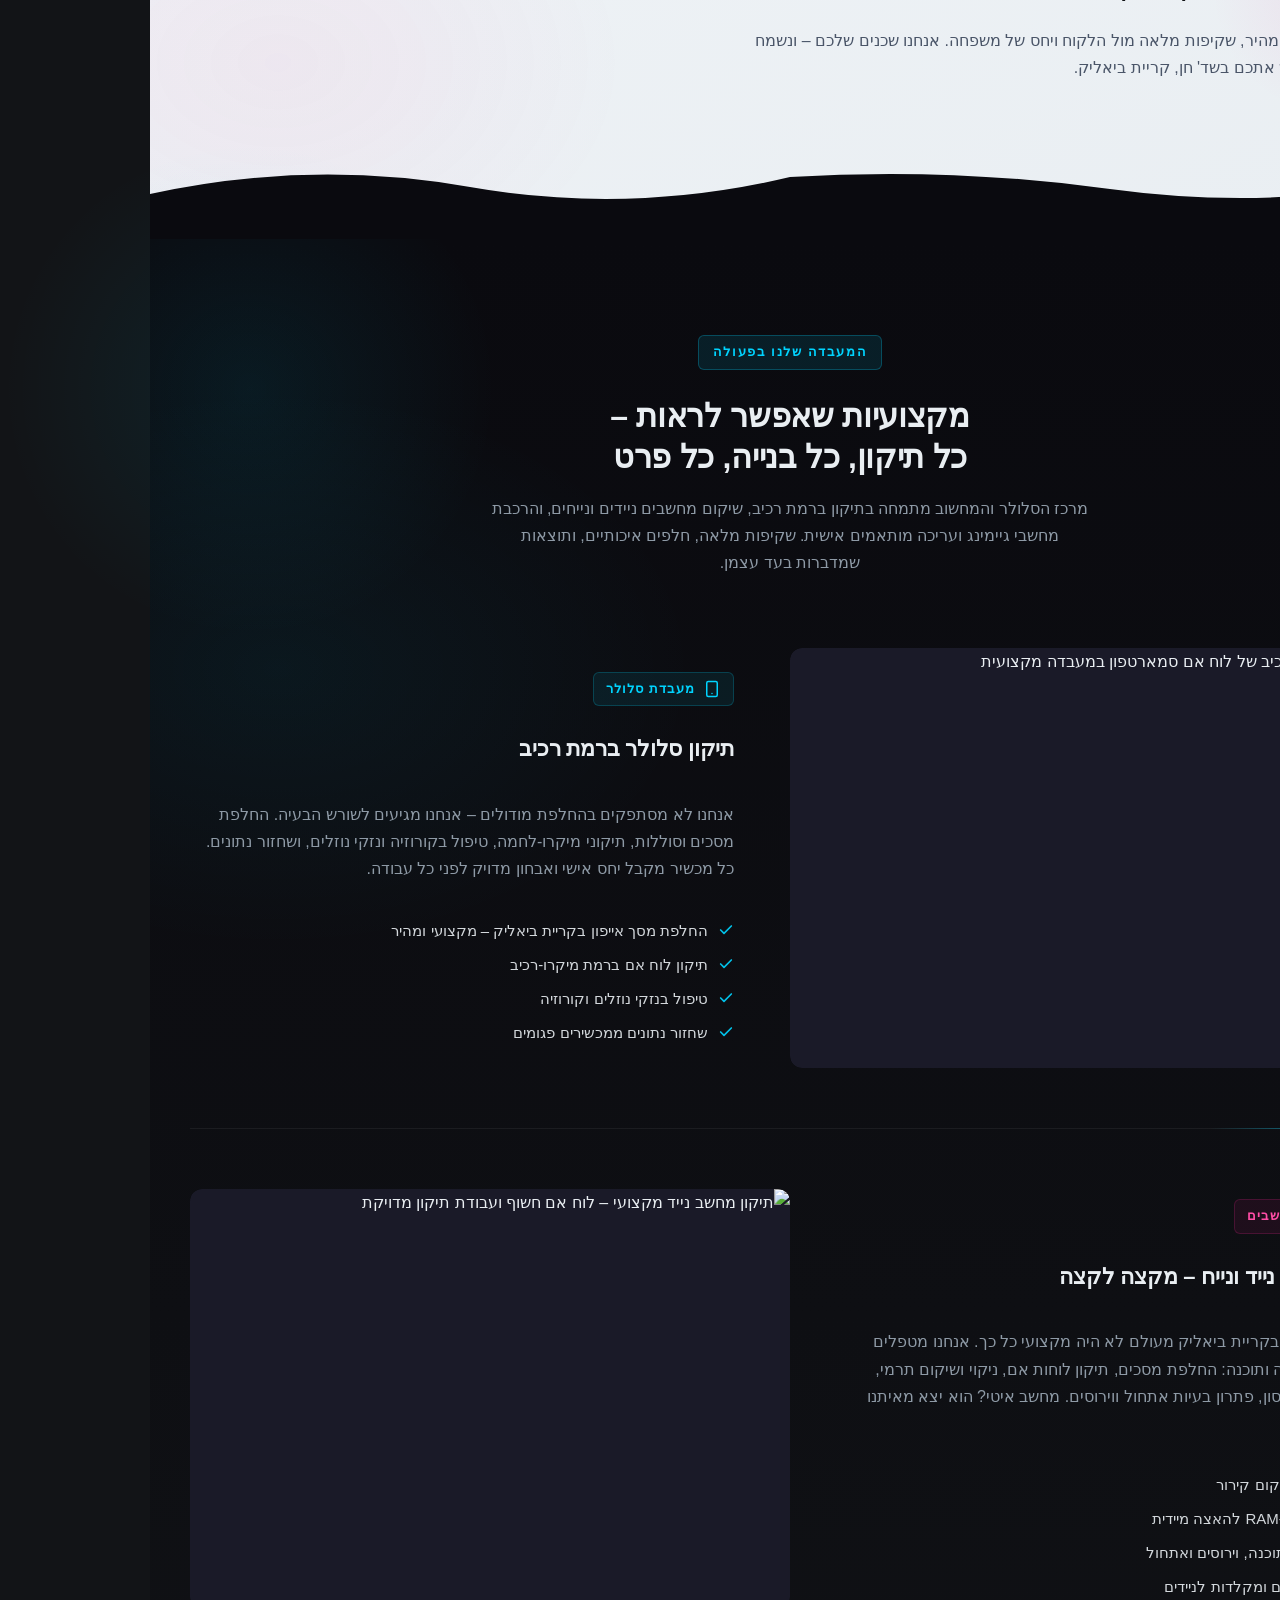
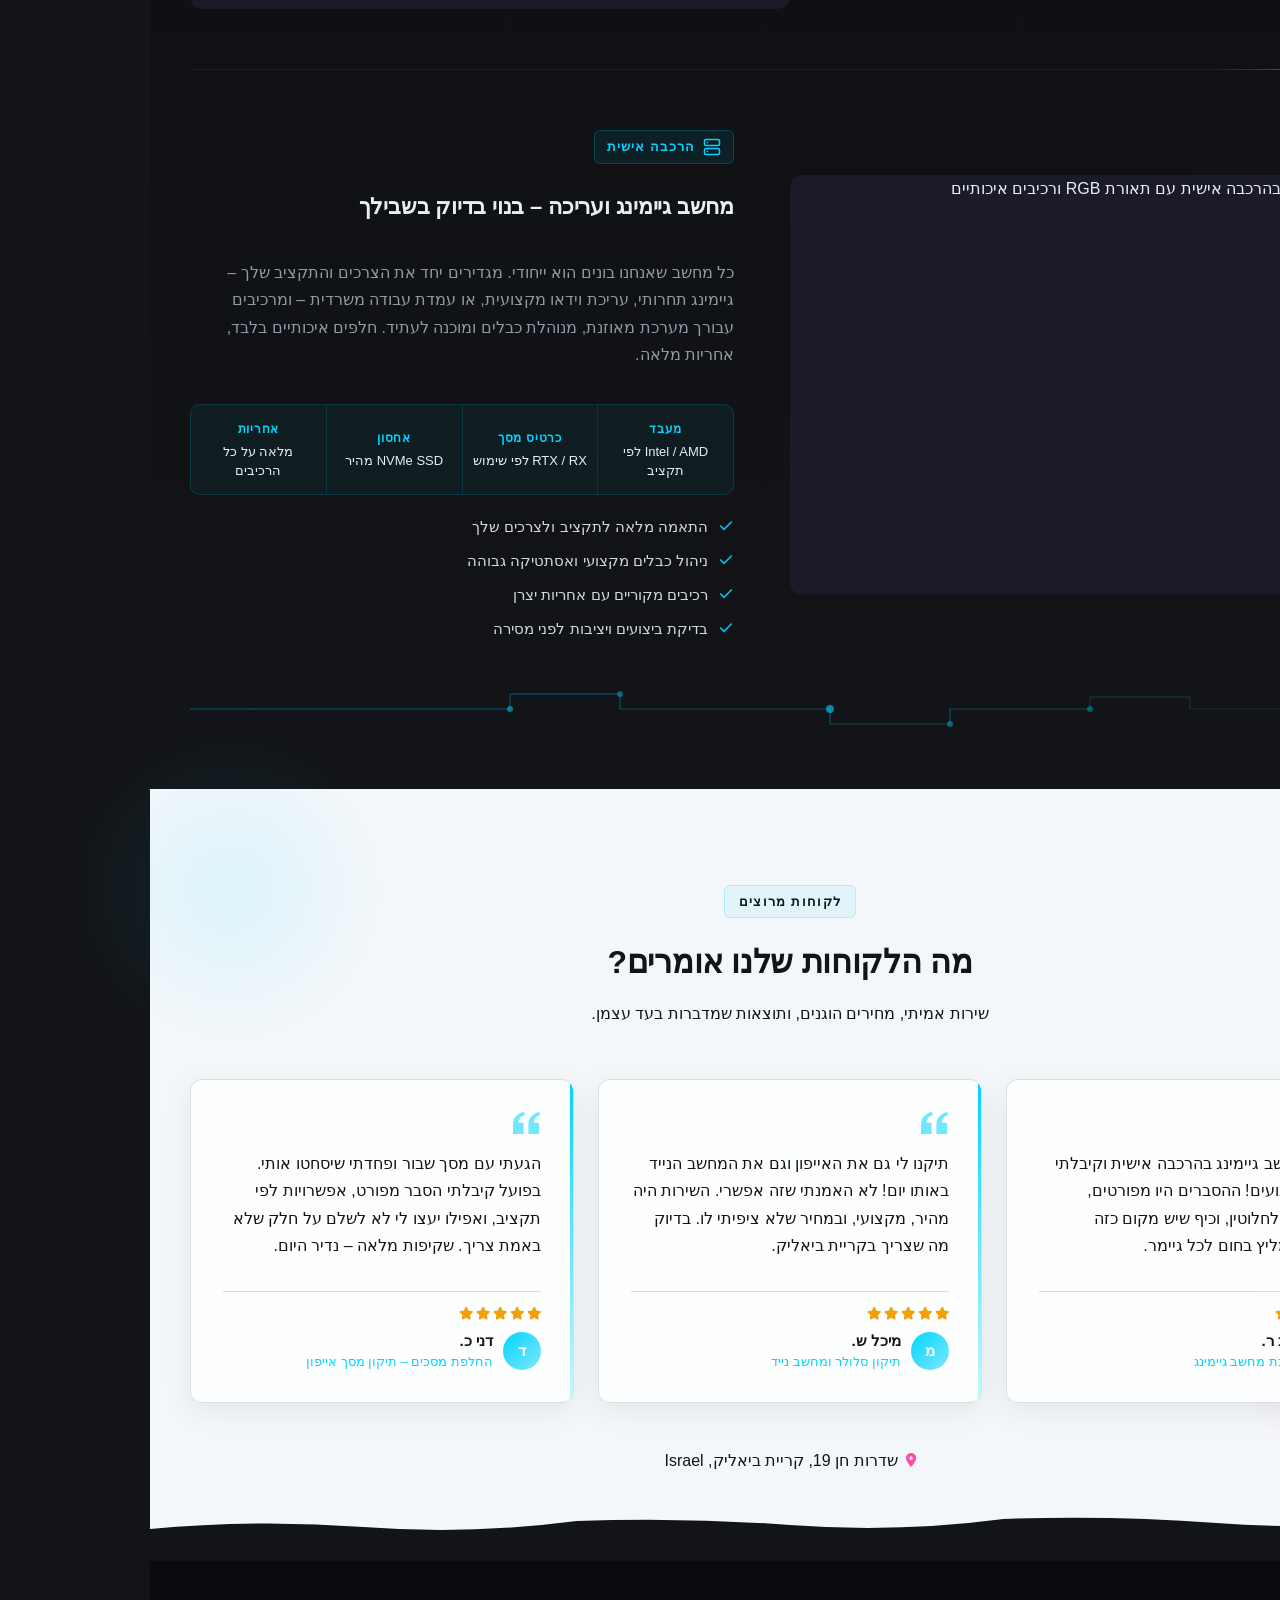
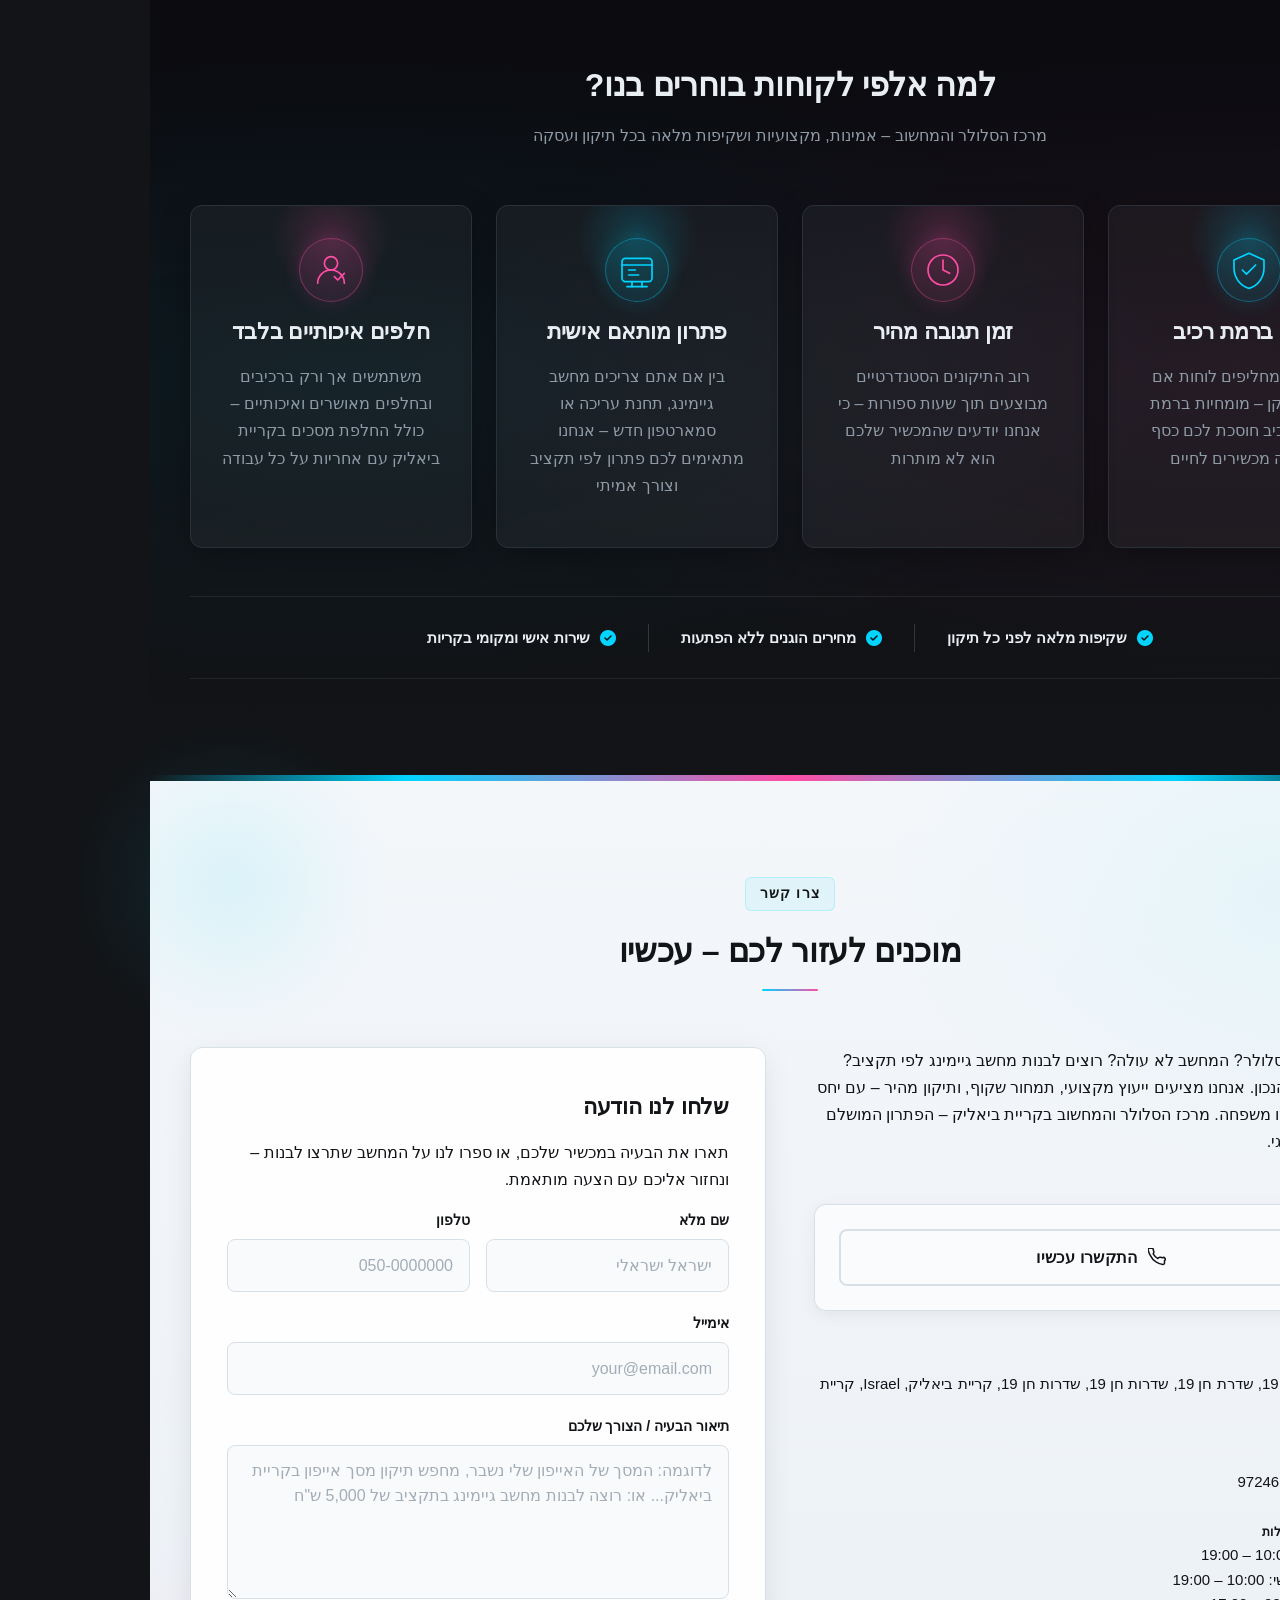
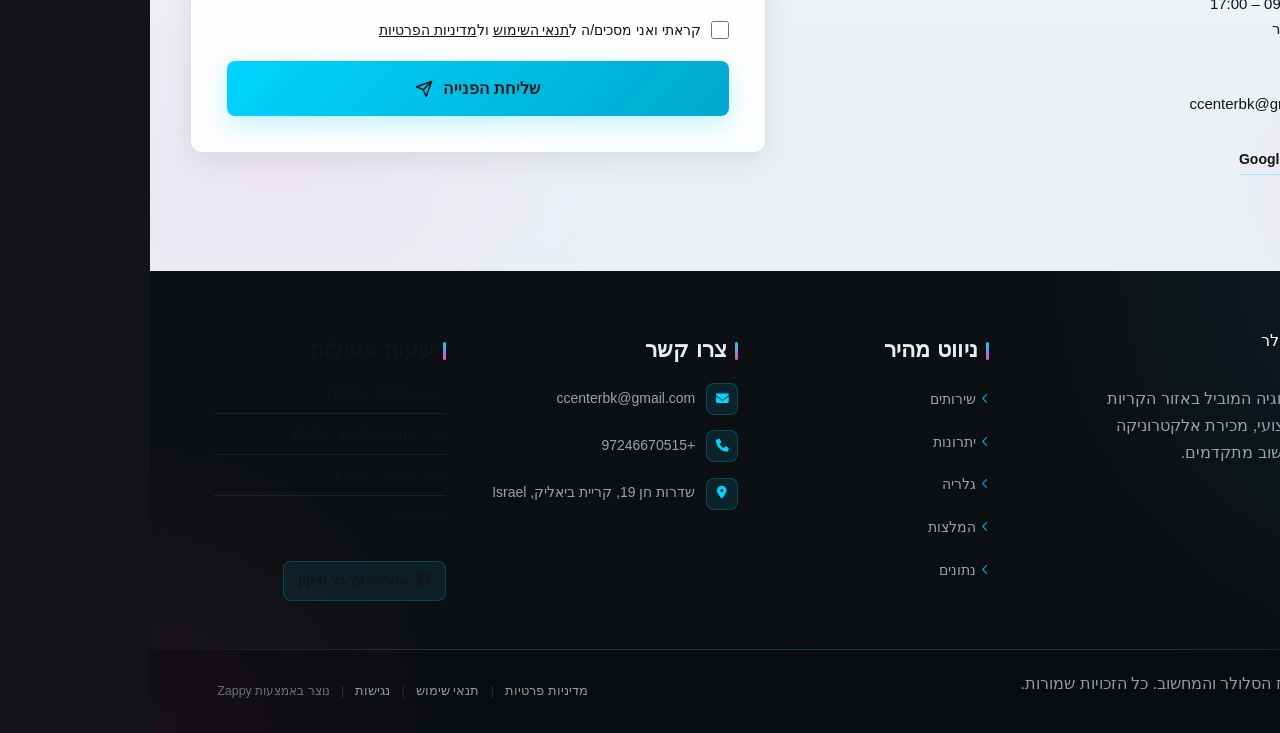
==== commit d006325d: "Background sync: Progressive GitHub Sync" ====
--- a/index.html
+++ b/index.html
@@ -1383,7 +1383,7 @@
 
     <!-- Community trust line -->
     <p class="its-community-line">
-      <i class="fas fa-map-marker-alt" aria-hidden="true"></i> שדרות חן 19, קריית ביאליק</p>
+      <i class="fas fa-map-marker-alt" aria-hidden="true"></i> שדרות חן 19, קריית ביאליק, Israel</p>
 
   </div><!-- /container -->
 
@@ -1562,8 +1562,8 @@
               </svg>
             </div>
             <div class="contact-detail-content">
-              <span class="contact-detail-label"> שדרות חן 19, קריית ביאליק</span>
-              <span class="contact-detail-value">שדרת חן 19, שדרת חן 19,  שדרות חן 19, קריית ביאליק, קריית ביאליק</span>
+              <span class="contact-detail-label">כתובת</span>
+              <span class="contact-detail-value">שדרת חן 19, שדרת חן 19,  שדרות חן 19,  שדרות חן 19, קריית ביאליק, Israel, קריית ביאליק</span>
             </div>
           </div>
 
@@ -1590,9 +1590,9 @@
             </div>
             <div class="contact-detail-content">
               <span class="contact-detail-label">שעות פעילות</span>
-              <span class="contact-detail-value">ראשון: 10:00–17:00</span>
-              <span class="contact-detail-value">שני–חמישי: 10:00–19:00</span>
-              <span class="contact-detail-value">שישי: 09:00–19:00</span>
+              <span class="contact-detail-value">ראשון: 10:00 – 19:00</span>
+              <span class="contact-detail-value">שני–חמישי: 10:00 – 19:00</span>
+              <span class="contact-detail-value">שישי: 09:00 – 17:00</span>
               <span class="contact-detail-value">שבת: סגור</span>
             </div>
           </div>
@@ -1611,7 +1611,7 @@
           </div>
         </div>
 
-        <a href="https://maps.google.com/?q=שדרת חן 19, שדרת חן 19,  שדרות חן 19, קריית ביאליק+קריית+ביאליק" target="_blank" rel="noopener noreferrer" class="contact-map-link" style="display:flex;align-items:flex-start;gap:inherit">
+        <a href="https://maps.google.com/?q=שדרת חן 19, שדרת חן 19,  שדרות חן 19,  שדרות חן 19, קריית ביאליק, Israel+קריית+ביאליק" target="_blank" rel="noopener noreferrer" class="contact-map-link">
           <svg data-element-type="icon" data-icon-type="svg" xmlns="http://www.w3.org/2000/svg" width="16" height="16" viewBox="0 0 24 24" fill="none" stroke="currentColor" stroke-width="2" stroke-linecap="round" stroke-linejoin="round" aria-hidden="true">
             <polygon points="3 11 22 2 13 21 11 13 3 11"></polygon>
           </svg>
@@ -1712,7 +1712,7 @@
               <span class="contact-text"><a href="tel:+97246670515">+97246670515</a></span>
             </li>
             <li><a href="/" style="display:flex;align-items:flex-start;gap:inherit"><span class="contact-icon"><i class="fas fa-map-marker-alt"></i></span>
-              <span class="contact-text"> שדרות חן 19, קריית ביאליק</span></a></li>
+              <span class="contact-text"> שדרות חן 19, קריית ביאליק, Israel</span></a></li>
           </ul>
         </div>
 
@@ -1720,9 +1720,9 @@
         <div class="footer-col">
           <h3 class="footer-heading" style="color: #121417"><span class="heading-accent"></span>שעות פעילות</h3>
           <ul class="footer-hours">
-            <li style="color: #121417"><a href="/"><span class="day" style="color: #121417">ראשון</span>&nbsp;<span class="time" style="color: #121417">10:00 – 17:00</span></a></li>
+            <li style="color: #121417"><a href="/"><span class="day" style="color: #121417">ראשון</span>&nbsp;<span class="time" style="color: #121417">10:00 – 19:00</span></a></li>
             <li style="color: #121417"><a href="/"><span class="day" style="color: #121417">שני – חמישי</span>&nbsp;<span class="time" style="color: #121417">10:00 – 19:00</span></a></li>
-            <li style="color: #121417"><a href="/"><span class="day" style="color: #121417">שישי</span>&nbsp;<span class="time" style="color: #121417">09:00 – 19:00</span></a></li>
+            <li style="color: #121417"><a href="/"><span class="day" style="color: #121417">שישי</span>&nbsp;<span class="time" style="color: #121417">09:00 – 17:00</span></a></li>
             <li style="color: #121417"><a href="/"><span class="day" style="color: #121417">שבת</span>&nbsp;<span class="time" style="color: #121417">סגור</span></a></li>
           </ul>
           <div class="footer-badge" style="color: #121417">
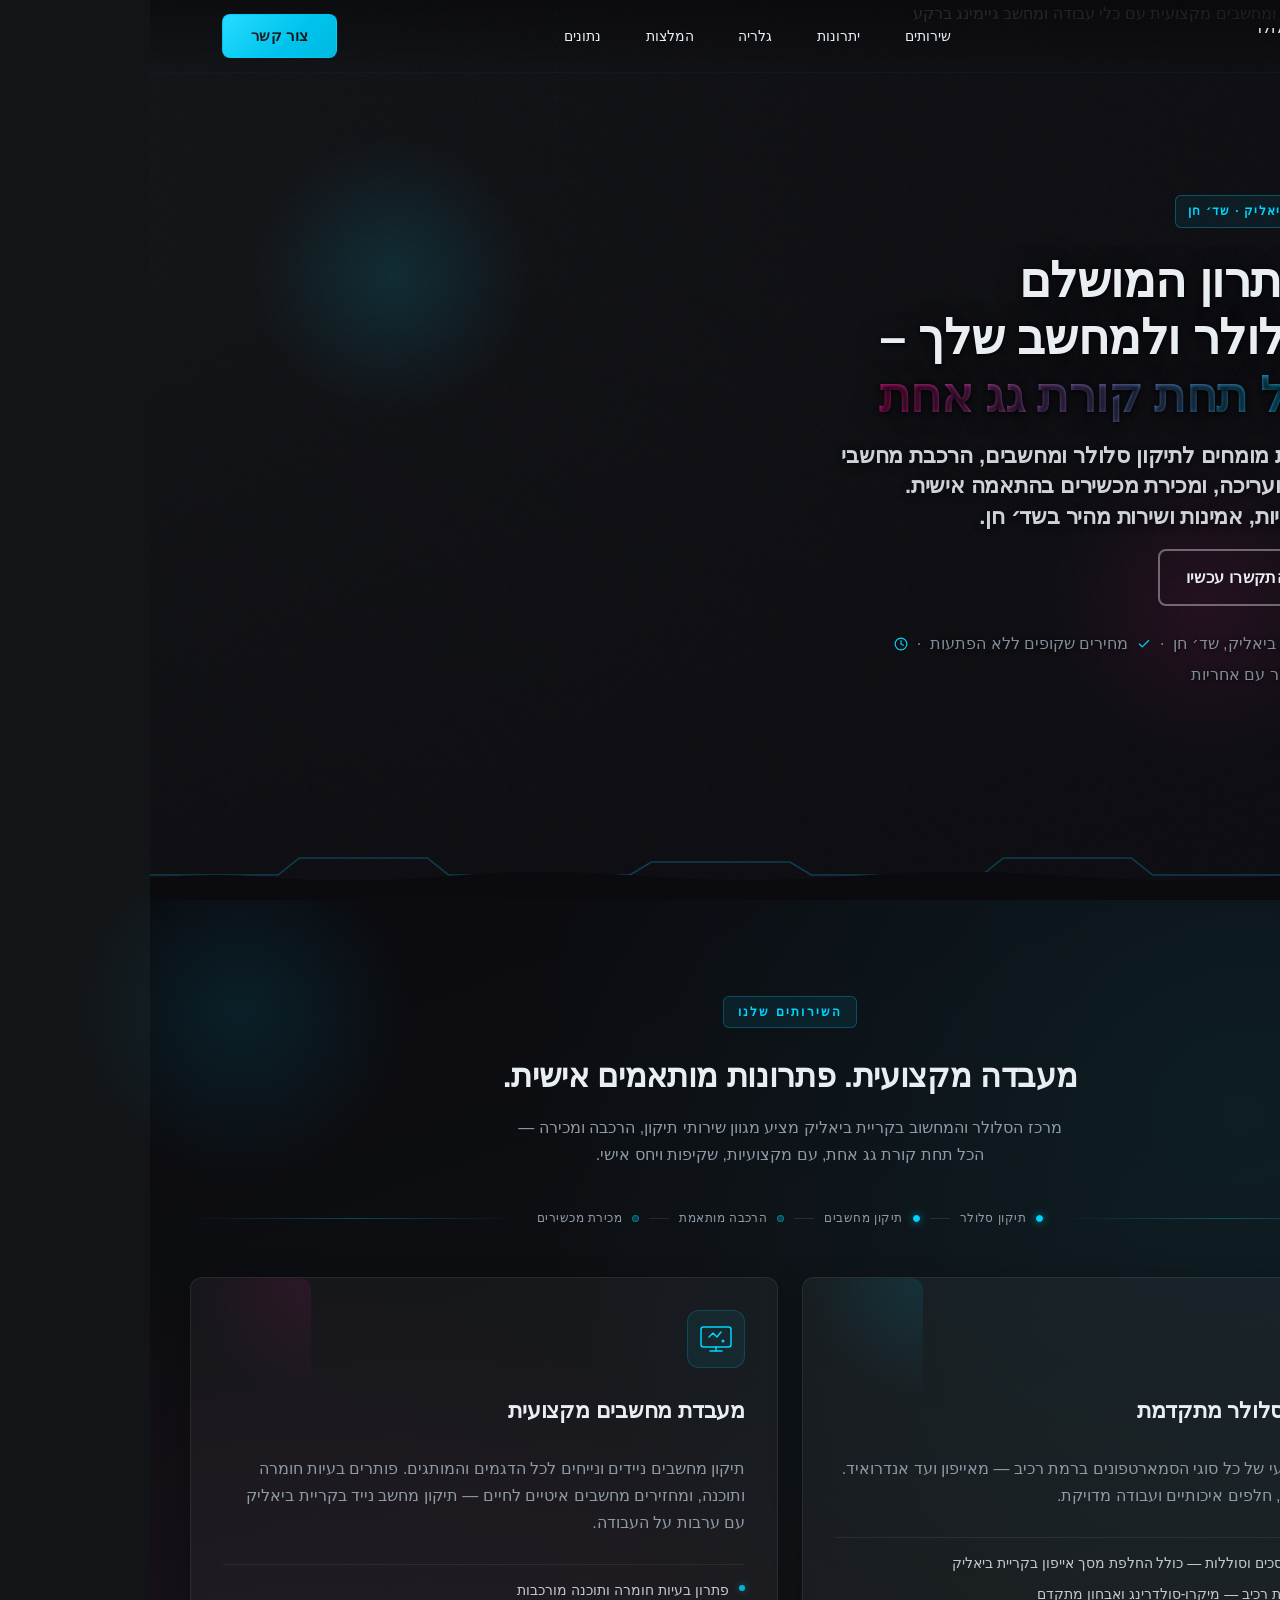
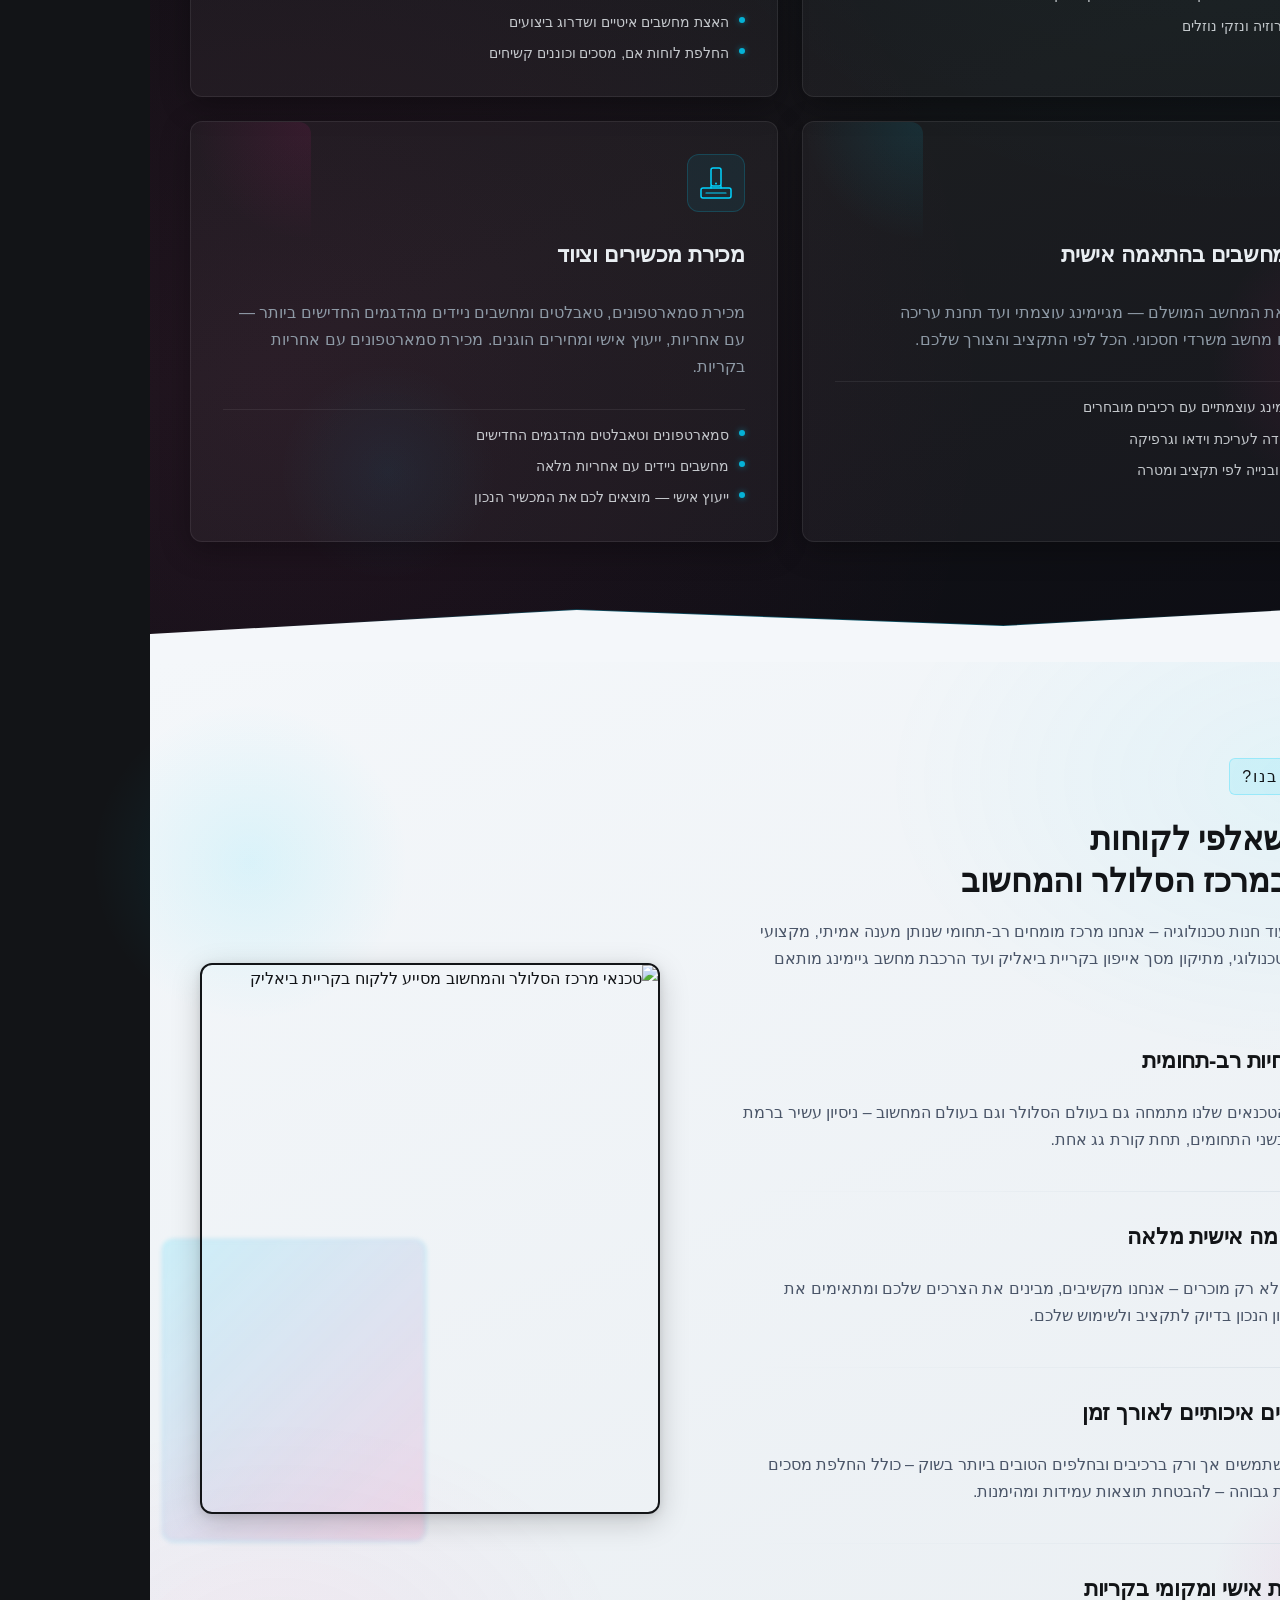
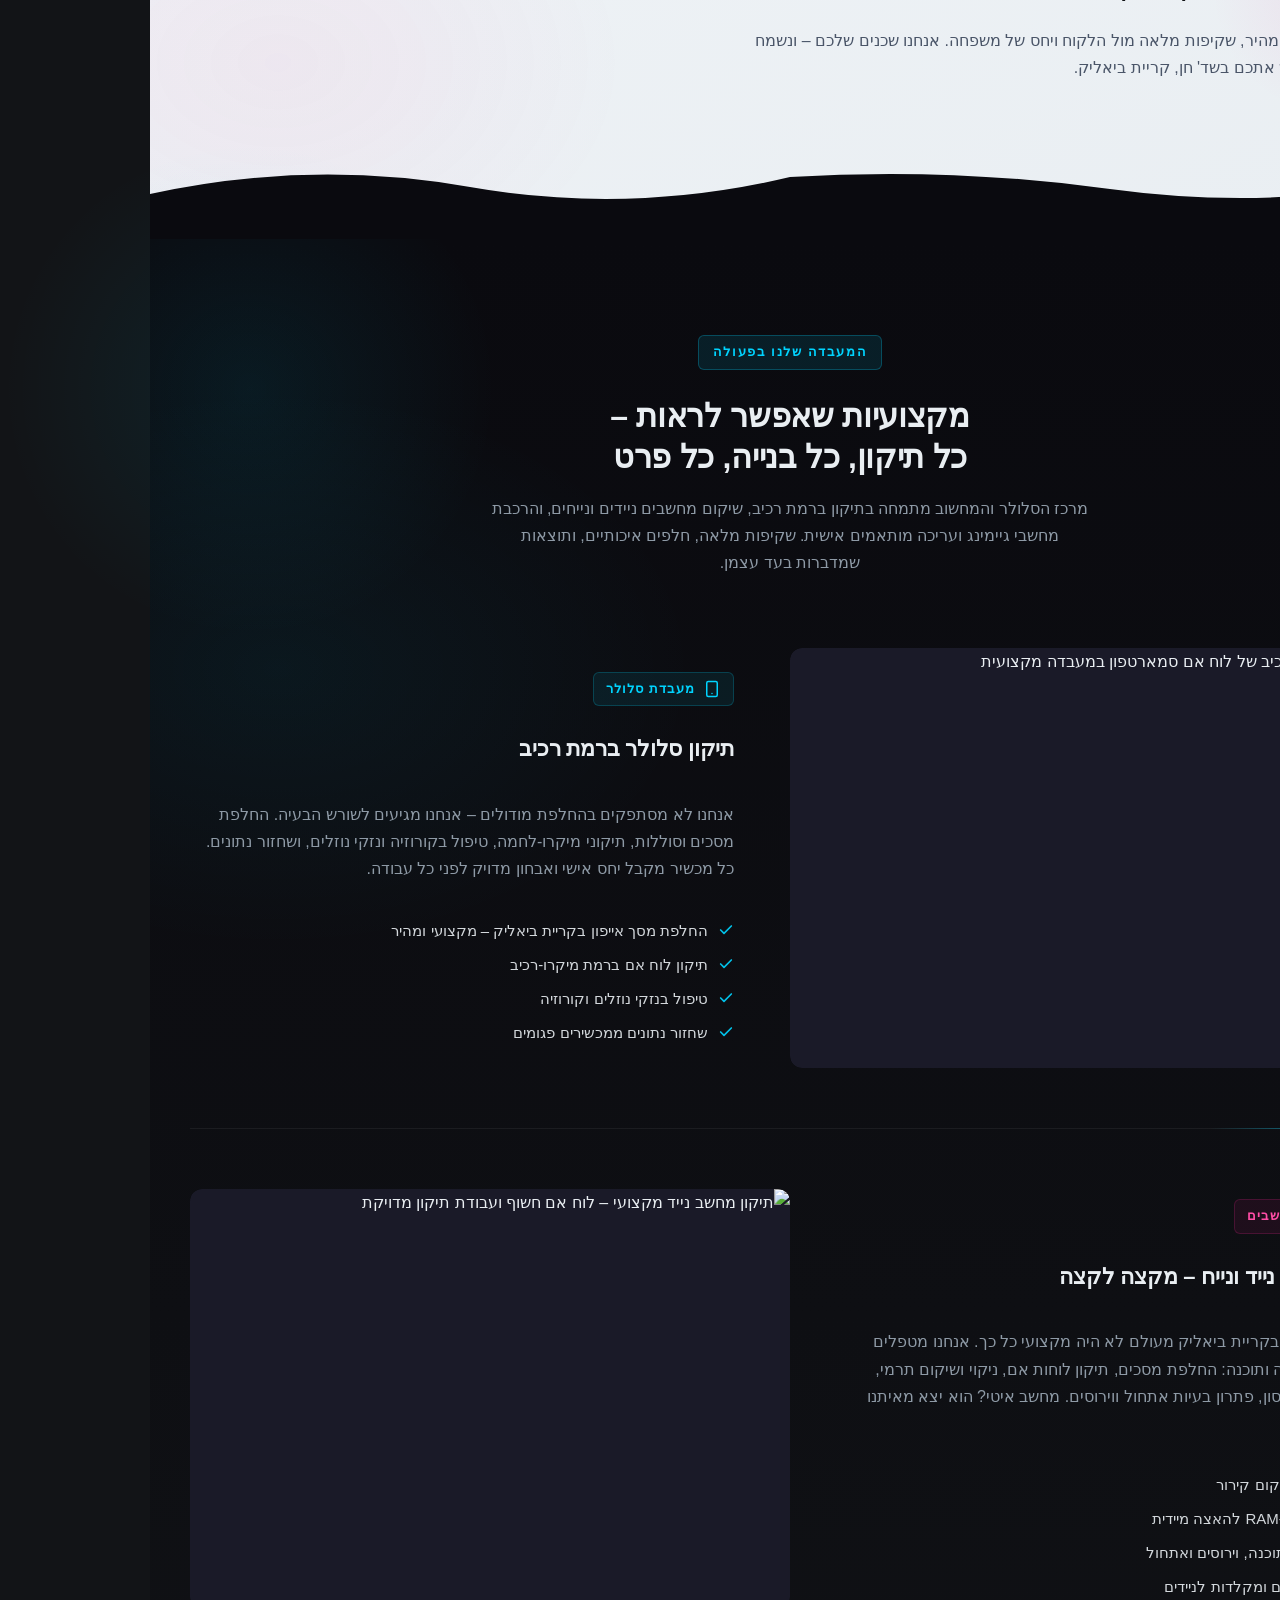
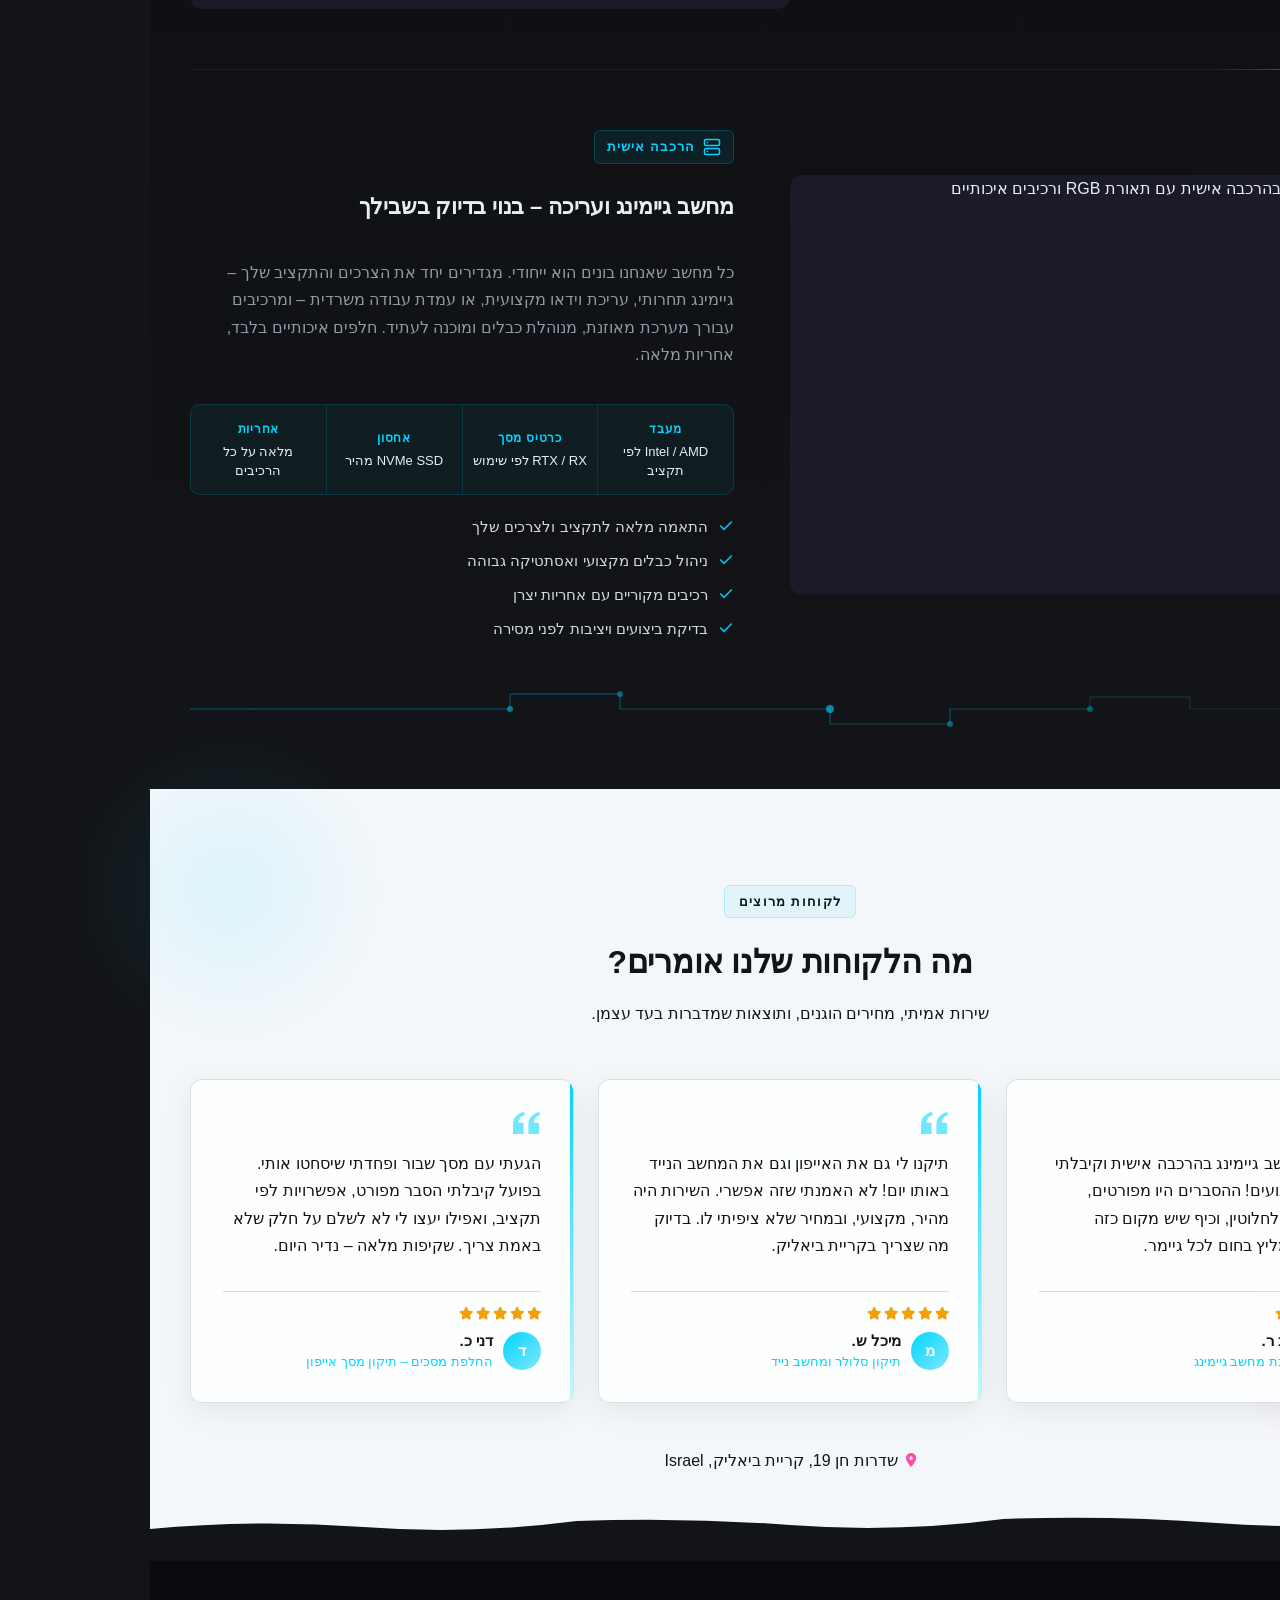
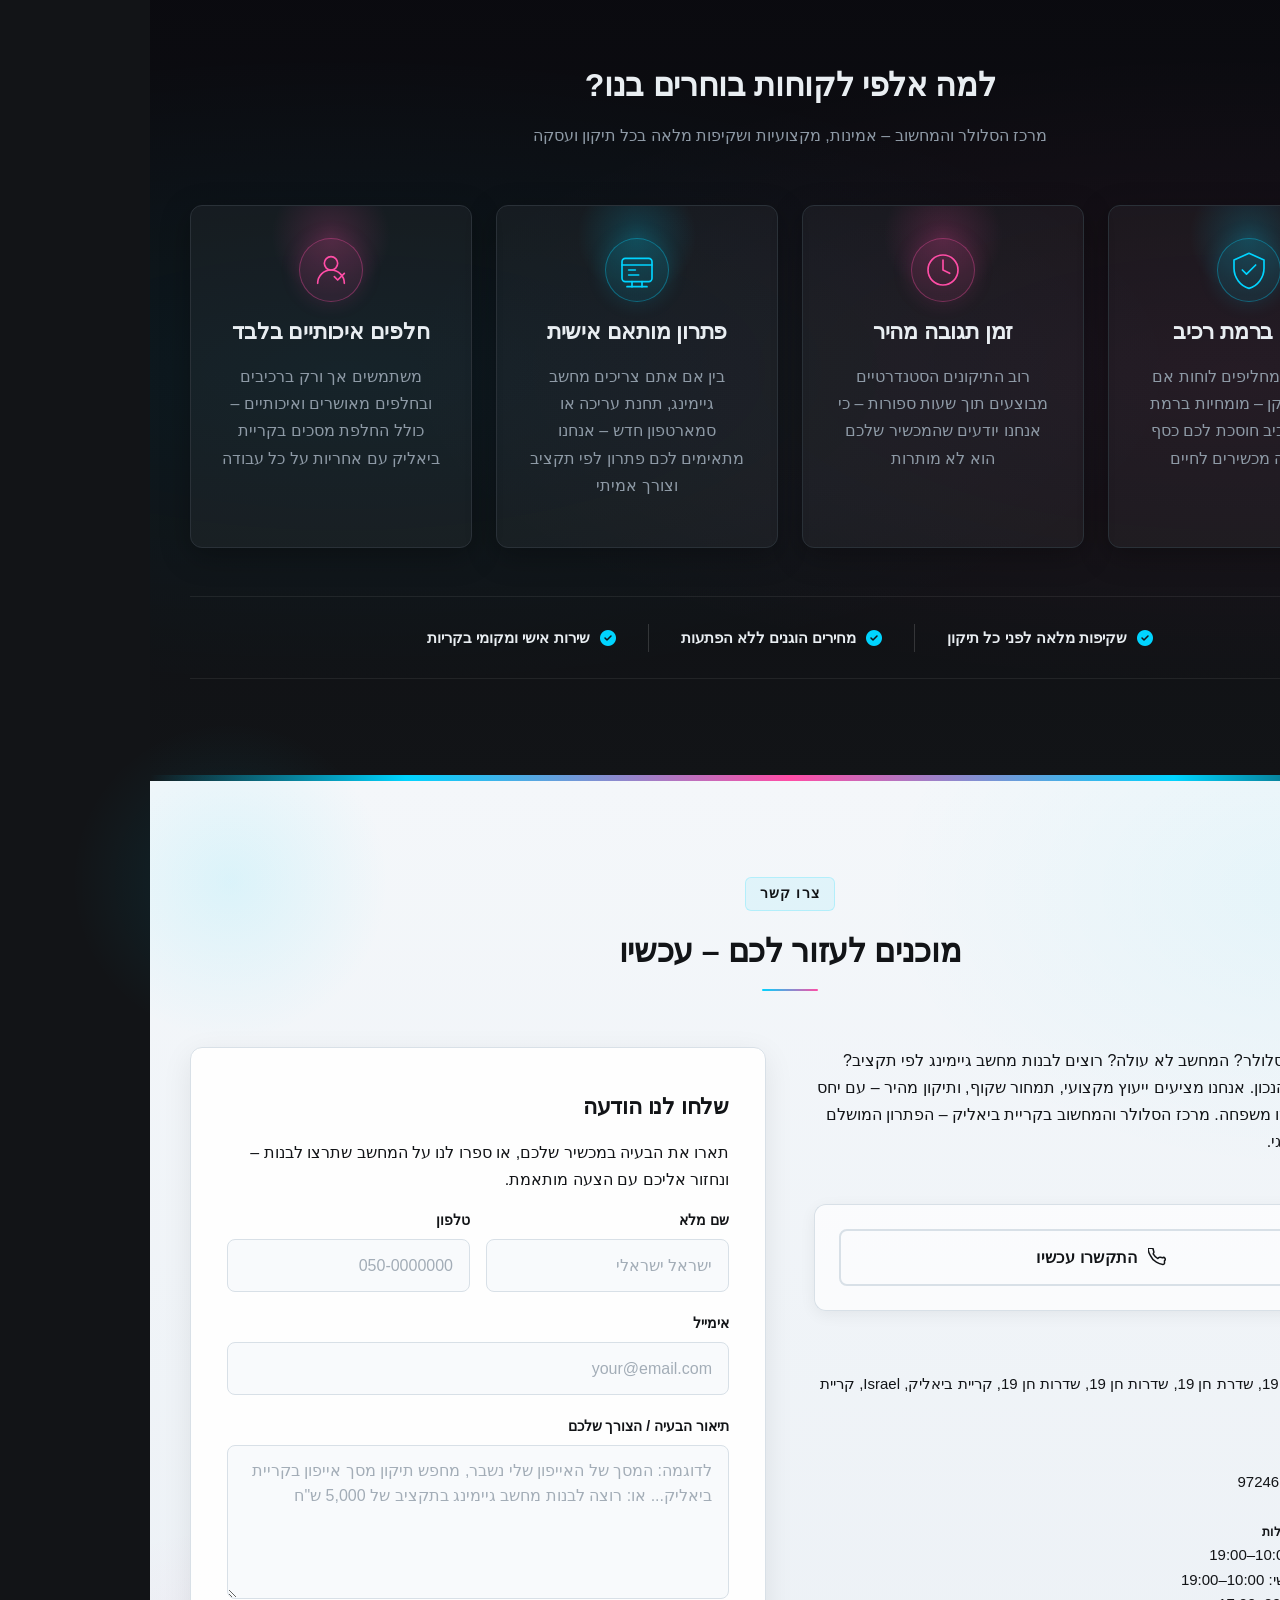
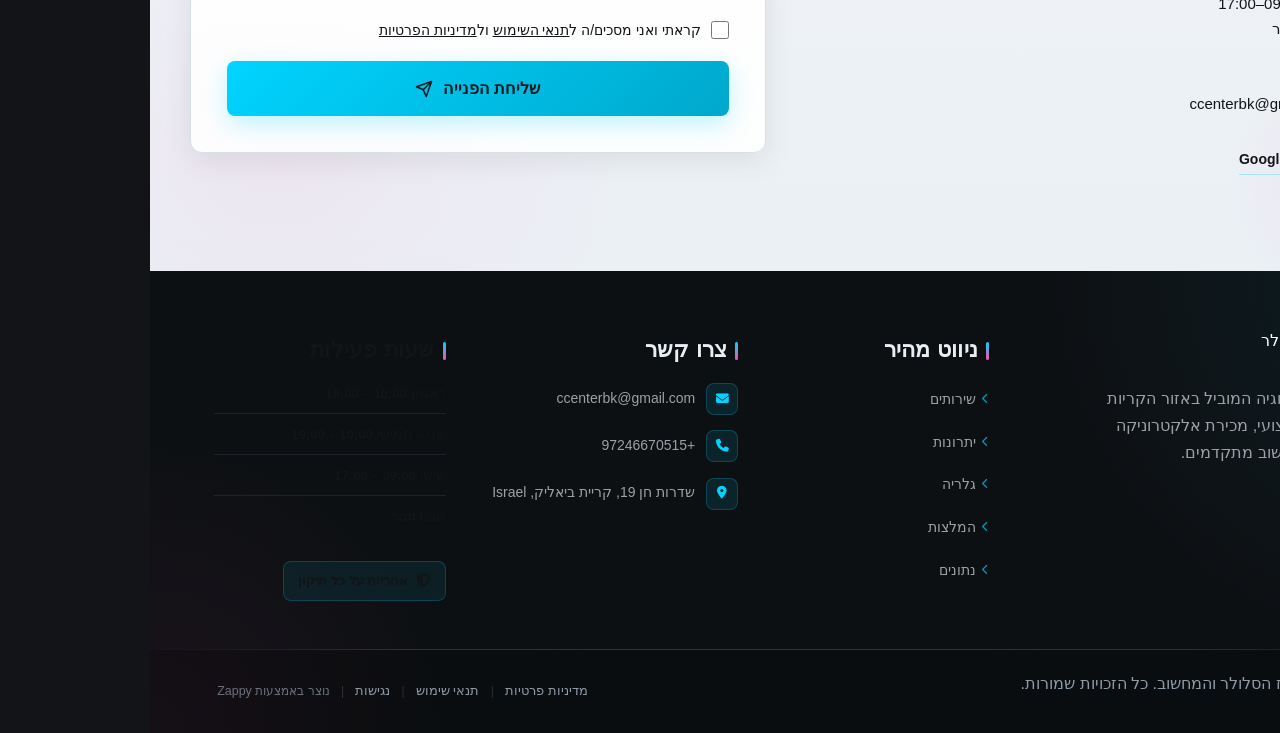
==== commit 75c7127e: "Background sync: Progressive GitHub Sync" ====
--- a/index.html
+++ b/index.html
@@ -1590,9 +1590,9 @@
             </div>
             <div class="contact-detail-content">
               <span class="contact-detail-label">שעות פעילות</span>
-              <span class="contact-detail-value">ראשון: 10:00 – 19:00</span>
-              <span class="contact-detail-value">שני–חמישי: 10:00 – 19:00</span>
-              <span class="contact-detail-value">שישי: 09:00 – 17:00</span>
+              <span class="contact-detail-value">ראשון: 10:00–19:00</span>
+              <span class="contact-detail-value">שני–חמישי: 10:00–19:00</span>
+              <span class="contact-detail-value">שישי: 09:00–17:00</span>
               <span class="contact-detail-value">שבת: סגור</span>
             </div>
           </div>
